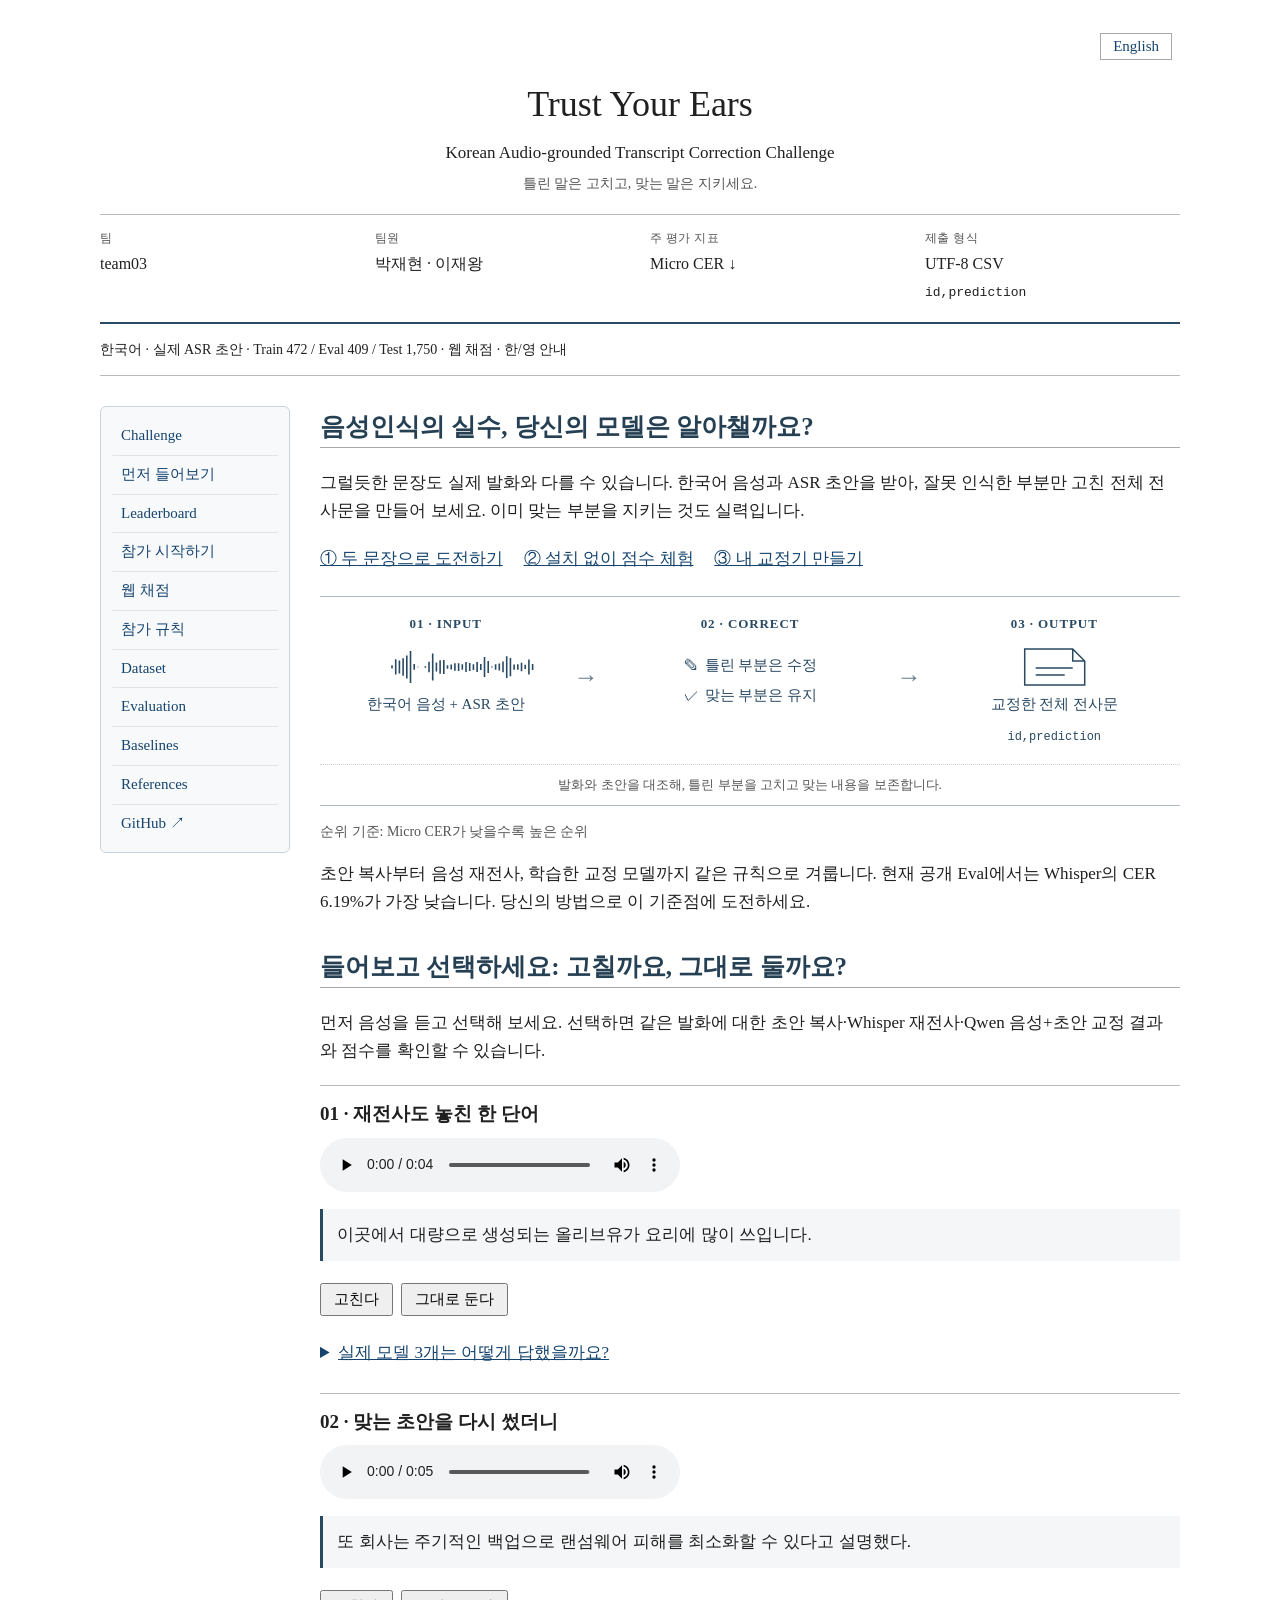
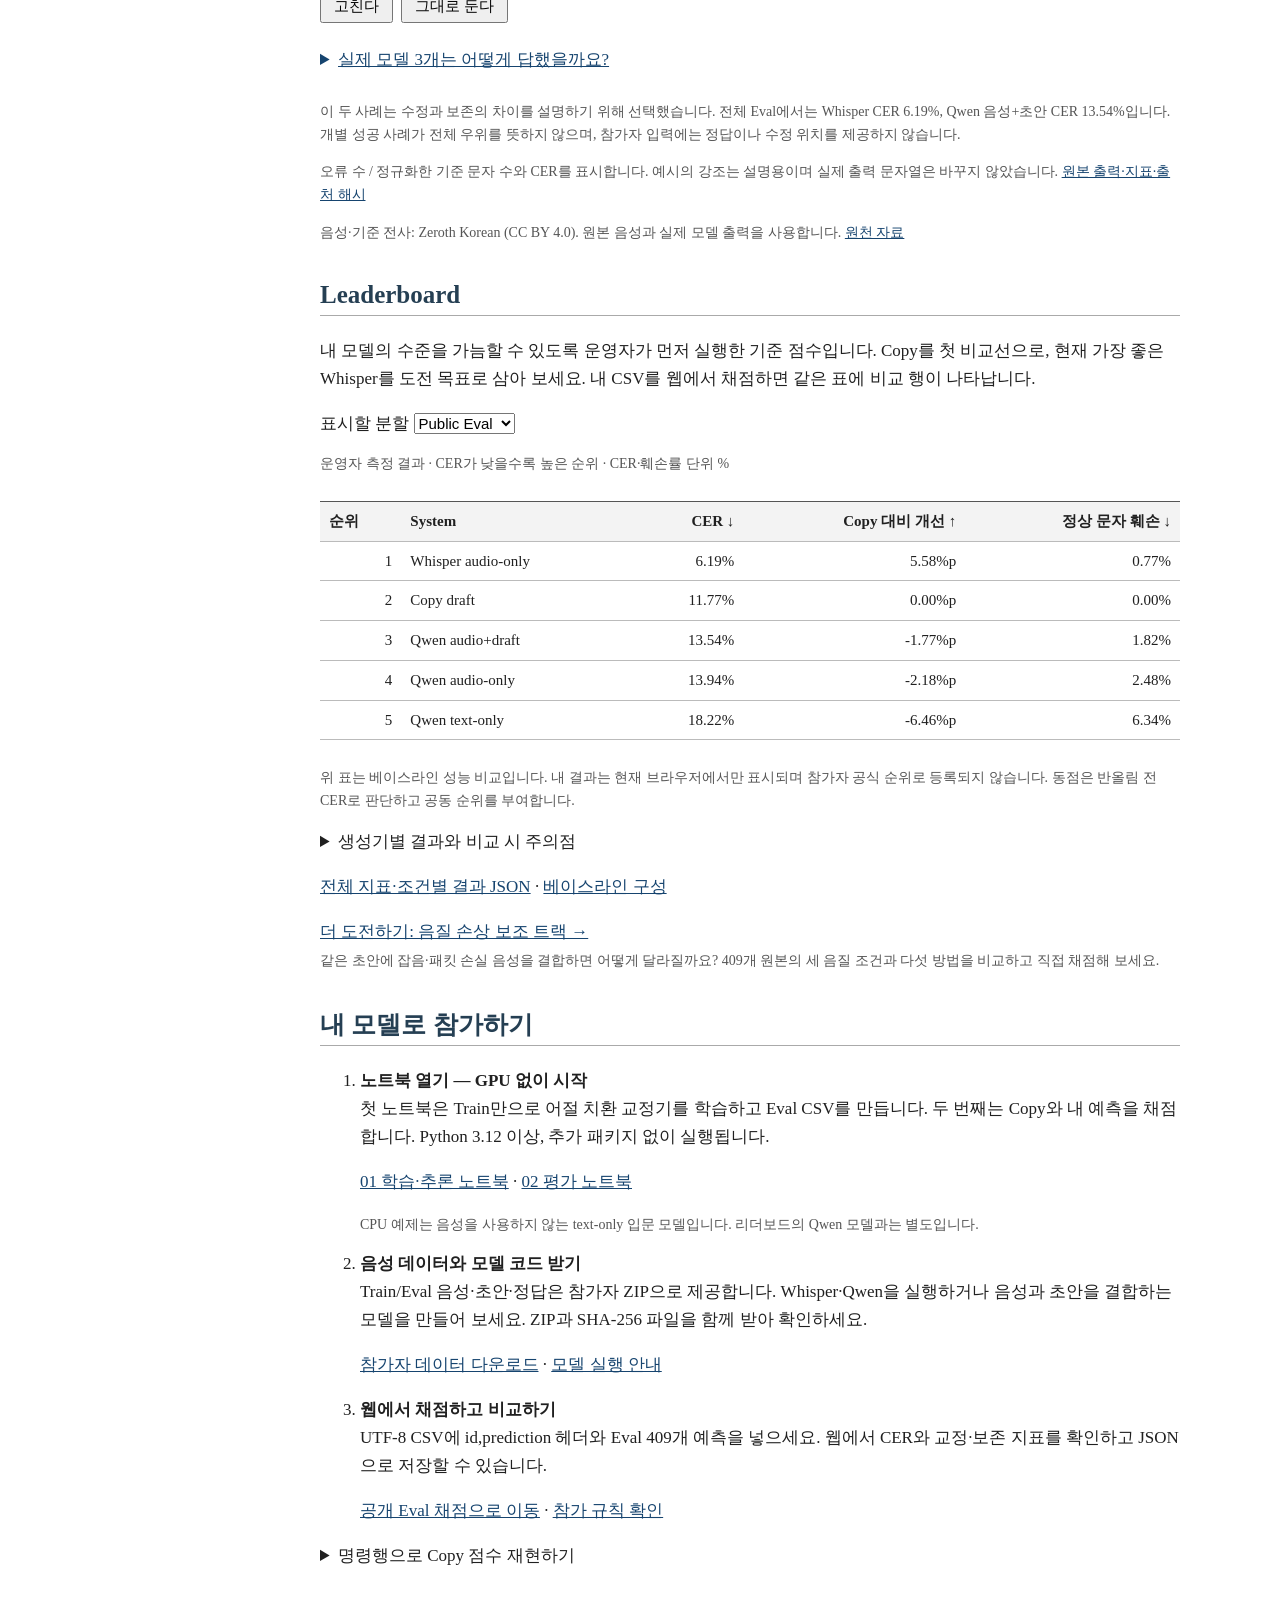
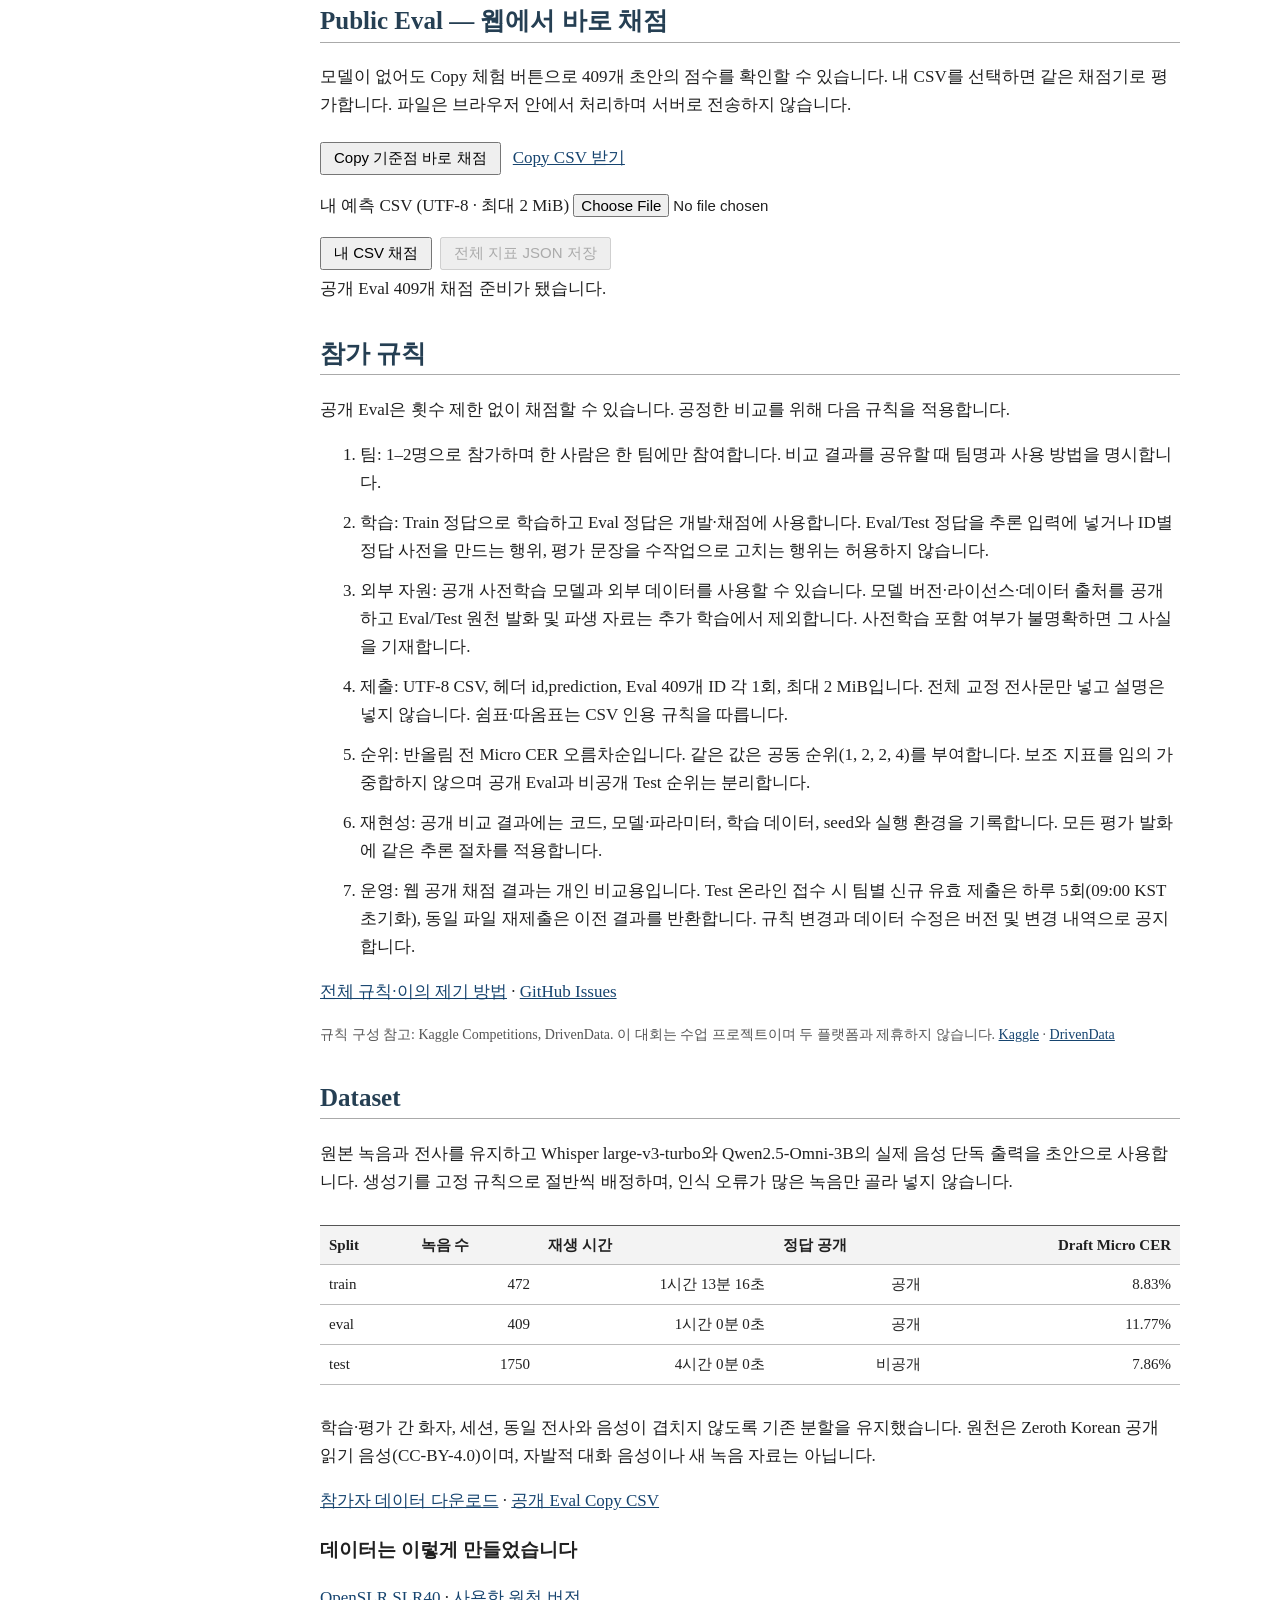
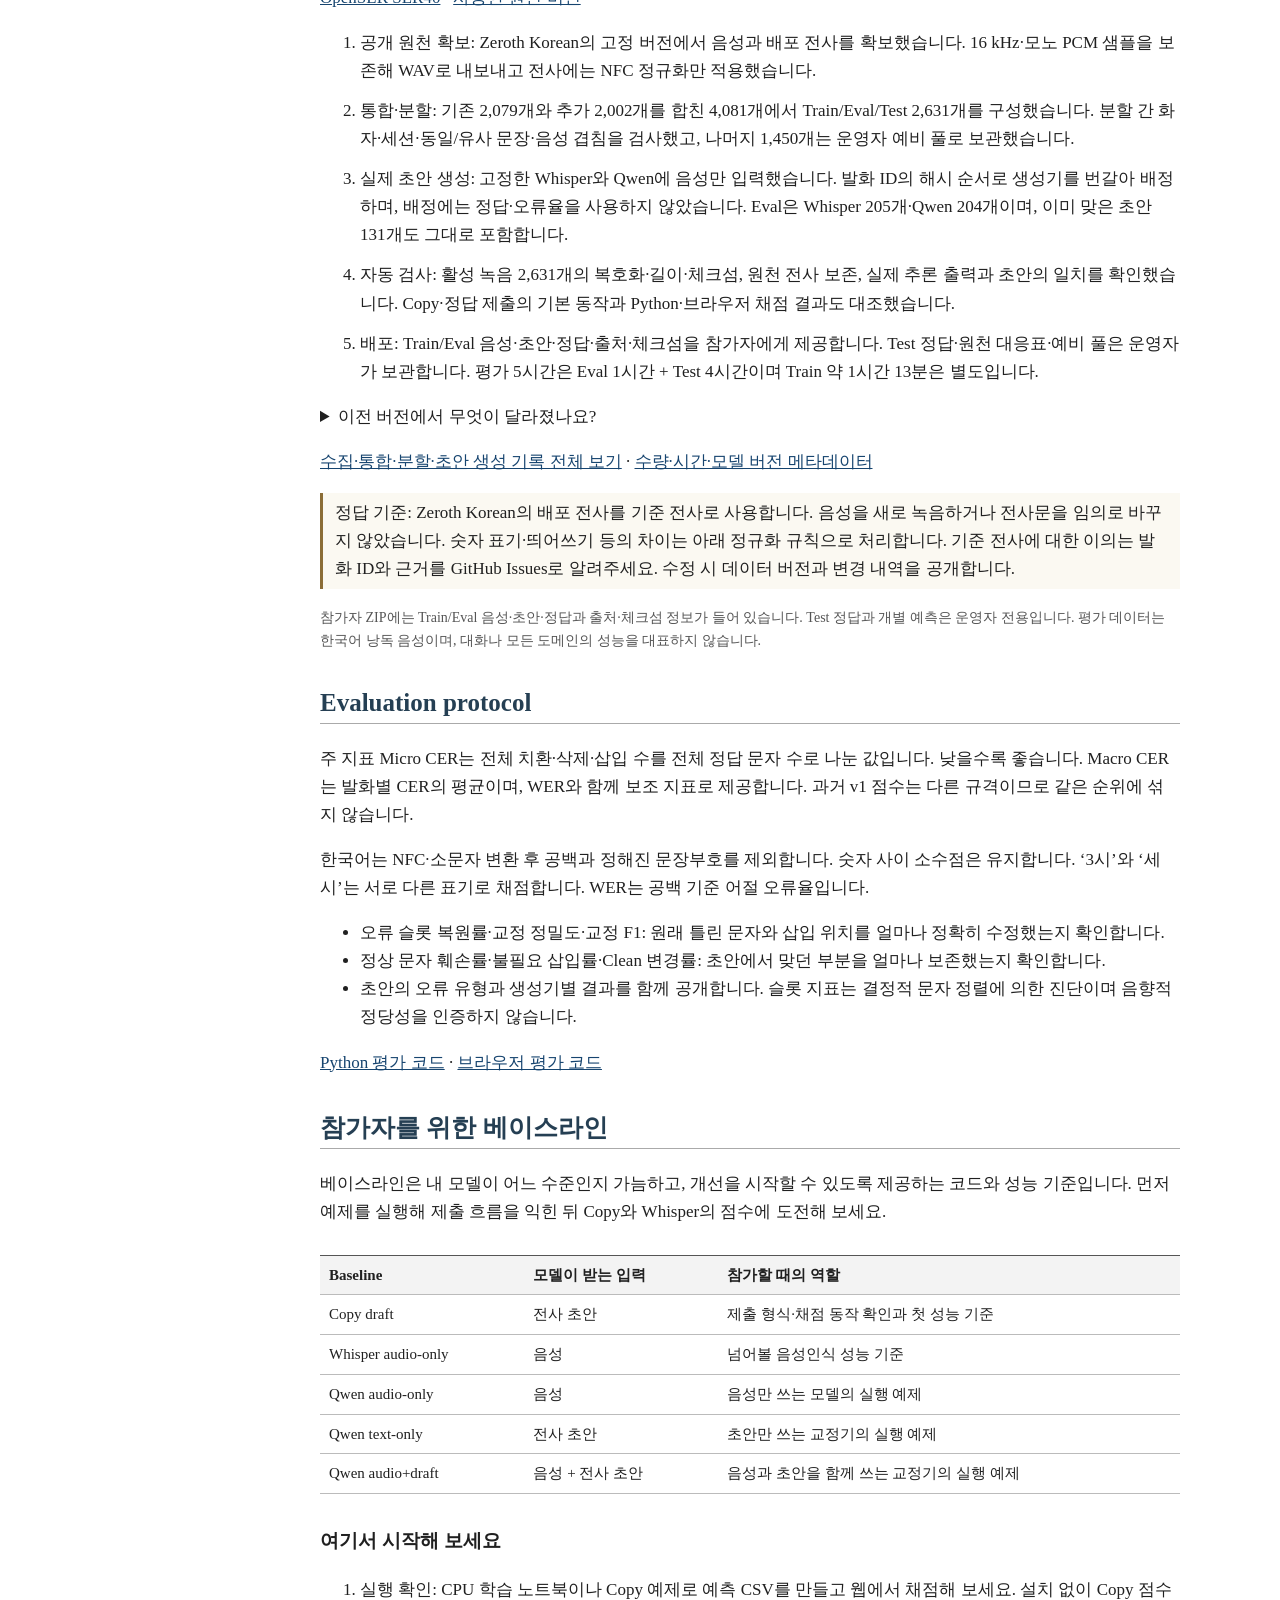
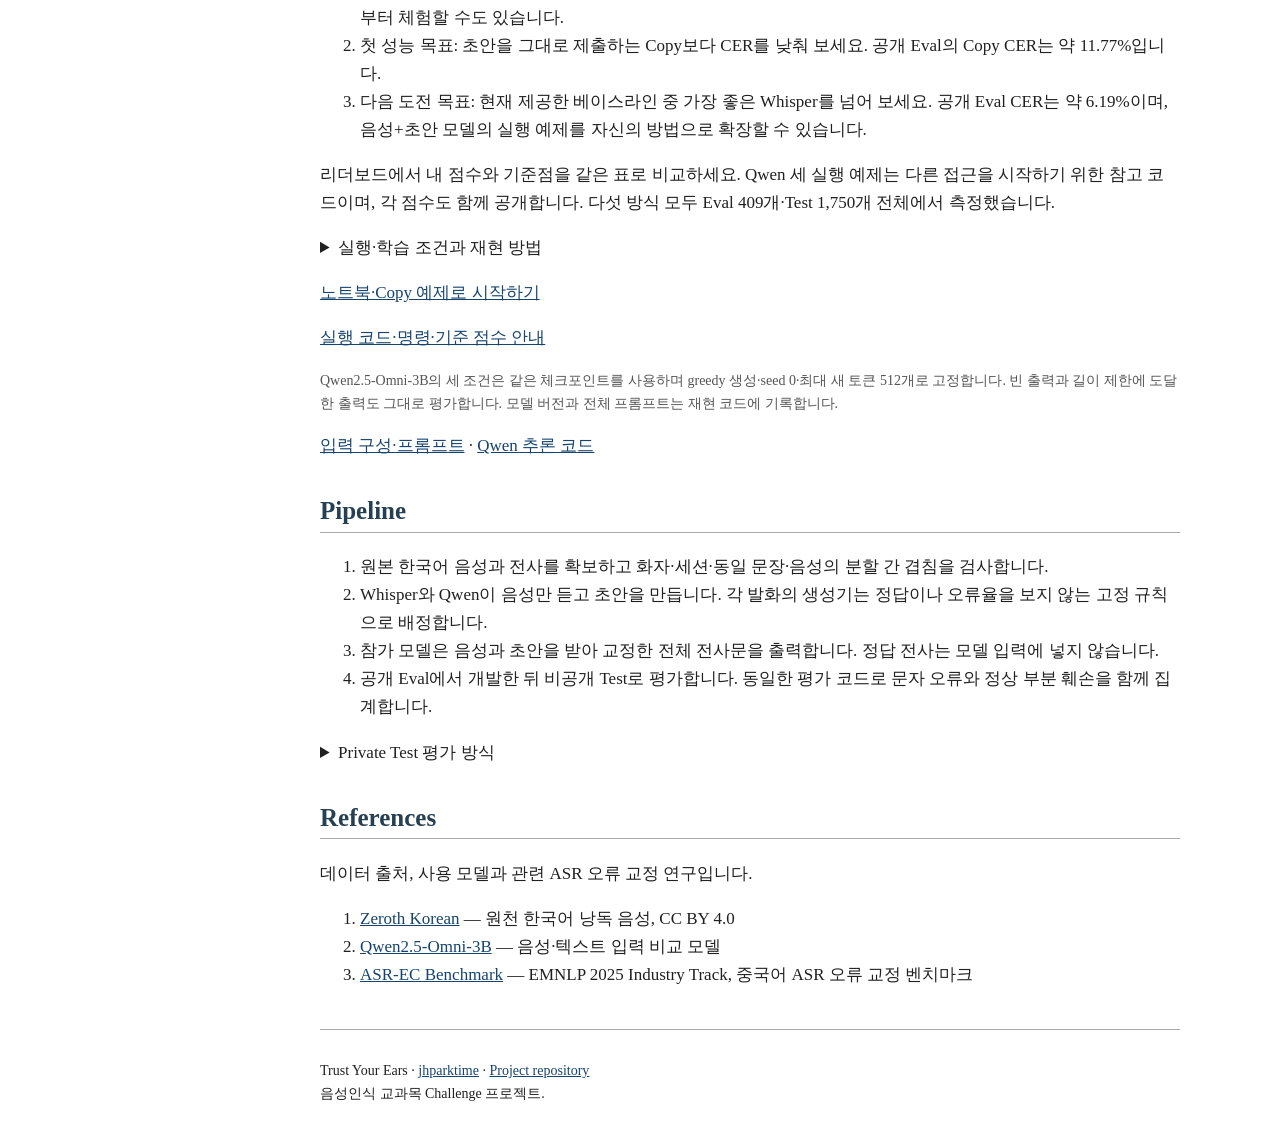
==== web/index.html @ 120a0c13 "Guide participants through baseline targets and identify team03" ====
<!doctype html>
<html lang="ko"><head><meta charset="utf-8"><meta name="viewport" content="width=device-width,initial-scale=1">
<meta name="description" content="Trust Your Ears: 한국어 음성과 실제 ASR 초안의 전사 교정 챌린지. 데이터 다운로드, 베이스라인과 브라우저 공개 평가.">
<title>Trust Your Ears — Korean ASR Transcript Correction</title>
<style>
body{margin:28px auto;padding:0 20px;max-width:1080px;color:#202020;background:white;font:17px/1.65 Georgia,"Times New Roman",serif}a{color:#16446f}header{text-align:center;border-bottom:2px solid #294963;padding-bottom:18px}header h1{margin:10px 0 0;font-size:36px;font-weight:normal}header p{margin:5px 0}.language{text-align:right}.language button{font:15px Georgia,serif;color:#16446f;background:white;border:1px solid #aaa;padding:4px 12px;cursor:pointer}.layout{display:grid;grid-template-columns:190px minmax(0,1fr);gap:30px}nav{box-sizing:border-box;align-self:start;position:sticky;top:18px;max-height:calc(100dvh - 36px);overflow-y:auto;margin:30px 0 0;padding:10px;background:#f7f9fa;border:1px solid #cbd3da;border-radius:6px}nav a{display:block;margin:0;padding:8px 10px;border-bottom:1px solid #e0e5e9;font-size:15px;line-height:1.45;text-decoration:none;border-radius:3px}nav a:last-child{border-bottom:0}nav a:hover,nav a:focus-visible{background:#e9eef3;text-decoration:underline}main{min-width:0}h2{font-size:25px;color:#253f53;border-bottom:1px solid #aaa;margin-top:30px}h3{font-size:19px}a:focus-visible,button:focus-visible,input:focus-visible{outline:2px solid #16446f;outline-offset:3px}.skip{position:absolute;left:-10000px}.skip:focus{position:static}.status-line{padding:10px 0;border-bottom:1px solid #bbb;font-size:14px}.status-line p{margin:4px 0}.start-steps>li,.data-build-steps>li{margin:12px 0}.example{margin:20px 0 26px;padding-top:4px;border-top:1px solid #bbb}.example h3{margin:8px 0}.example audio{display:block;max-width:100%;width:360px;margin:8px 0}.example td:first-child{width:100px}.example td[lang]{font:16px/1.7 sans-serif}mark{background:#fff0cb;color:inherit;padding:0 2px}pre.command{background:#f5f5f5;border:1px solid #ddd;padding:12px;font-family:monospace}.section-links{line-height:2}table{border-collapse:collapse;width:100%;font-size:15px;margin:12px 0}th,td{border-bottom:1px solid #bbb;text-align:left;padding:7px 9px;vertical-align:top}th{border-top:1px solid #555;background:#f3f3f3}td.num,th.num{text-align:right;font-variant-numeric:tabular-nums}.table-wrap{overflow-x:auto}.notice{border-left:3px solid #8b6d37;padding:6px 12px;background:#fbf9f2}.small{font-size:14px;color:#555}code{font-size:14px}label{display:block;margin:12px 0}input,button,select{font:15px sans-serif}button{padding:5px 12px;margin:5px 8px 5px 0}input[type=password]{width:260px;max-width:90%;padding:5px}output{display:block;white-space:pre-wrap}details{margin:15px 0}pre{white-space:pre-wrap;overflow-wrap:anywhere;font-size:13px}.result{border-top:1px solid #aaa;padding-top:12px}footer{margin-top:40px;border-top:1px solid #aaa;padding-top:15px;font-size:14px}@media(max-width:700px){.layout{display:block}nav{position:static;max-height:none;overflow:visible;display:grid;grid-template-columns:repeat(2,minmax(0,1fr));gap:2px 8px;margin:18px 0;padding:10px}nav a{margin:0;padding:8px;border-bottom:0;overflow-wrap:anywhere}header h1{font-size:30px}body{padding:0 14px}table{font-size:13px}}
.draft{font-family:sans-serif;padding:12px 14px;background:#f5f6f7;border-left:3px solid #294963}.section-links a{display:inline-block;margin-right:8px}.quiz-feedback{font-size:15px;margin:6px 0}.quiz button[aria-pressed=true]{background:#e6edf4;border:2px solid #294963}.my-result td{background:#edf4fa;font-weight:bold}.rules-list li{margin:12px 0}.result-lead{font-size:20px;color:#253f53}button{cursor:pointer}button:disabled{cursor:default}summary{cursor:pointer}section{scroll-margin-top:18px}[hidden]{display:none!important}.task-flow{margin:20px 0 10px;border-block:1px solid #aebbc5;padding:16px 0 10px}.flow-steps{display:grid;grid-template-columns:1fr 1.15fr 1fr;gap:34px;list-style:none;padding:0;margin:0;color:#294963}.flow-steps li{position:relative;min-width:0;text-align:center}.flow-steps b{display:block;font-size:13px;letter-spacing:.07em}.flow-steps svg{display:block;width:100%;height:40px;margin:12px 0 5px}.flow-steps p{margin:5px 0;font-size:15px}.flow-steps code{font-size:12px}.flow-steps li:not(:last-child)::after{content:"→";position:absolute;right:-27px;top:43px;font-size:25px;color:#677e90}.flow-decisions{padding:12px 0}.flow-decisions p{margin:6px 0}.flow-decisions span[aria-hidden]{display:inline-block;width:18px}.task-flow figcaption{border-top:1px dotted #ccd3d8;margin-top:14px;padding-top:9px;text-align:center;font-size:13px}.comparison-table caption{text-align:left;color:#555;font-size:14px;margin:5px 0}.comparison-table th:first-child{width:22%}.comparison-table td.num{white-space:nowrap}.comparison-table td[lang]{font:15px/1.7 sans-serif}.comparison-table tbody th{background:white;border-top:0;font-size:14px;font-weight:normal}.correct-word{background:#e8eff5}.error-word{background:#fff0cb}.model-comparison{margin-top:12px}.model-comparison summary{color:#16446f;text-decoration:underline}@media(max-width:700px){.flow-steps{grid-template-columns:1fr;gap:30px}.flow-steps svg{max-width:180px;margin:8px auto}.flow-steps li:not(:last-child)::after{right:calc(50% - 9px);top:auto;bottom:-30px;transform:rotate(90deg)}.flow-decisions{padding:6px 0}.flow-steps p{font-size:16px}.comparison-table th:first-child{width:auto}.comparison-table td[lang]{font-size:14px}.comparison-table th,.comparison-table td{padding:7px 5px}}
.challenge-meta{display:grid;grid-template-columns:repeat(4,minmax(0,1fr));gap:12px 20px;margin:18px 0 0;padding-top:14px;border-top:1px solid #bbb;text-align:left}.challenge-meta div{min-width:0}.challenge-meta dt{font-size:12px;color:#555;letter-spacing:.04em}.challenge-meta dd{margin:3px 0 0;font-size:16px;overflow-wrap:anywhere}.challenge-meta code{font-size:13px}@media(max-width:700px){.challenge-meta{grid-template-columns:repeat(2,minmax(0,1fr));gap:14px}.challenge-meta dd{font-size:15px}}
</style></head><body>
<a class="skip" href="#main" data-t="skip">본문으로 건너뛰기</a>
<div class="language"><button id="language" type="button" aria-label="Switch language">English</button></div>
<header><h1>Trust Your Ears</h1><p data-t="subtitle">Korean Audio-grounded Transcript Correction Challenge</p><p data-t="version" class="small">틀린 말은 고치고, 맞는 말은 지키세요.</p><dl class="challenge-meta" aria-label="Challenge information"><div><dt data-t="metaTeam">팀</dt><dd>team03</dd></div><div><dt data-t="metaMembers">팀원</dt><dd>박재현 · 이재왕</dd></div><div><dt data-t="metaMetric">주 평가 지표</dt><dd>Micro CER ↓</dd></div><div><dt data-t="metaOutput">제출 형식</dt><dd>UTF-8 CSV<br><code>id,prediction</code></dd></div></dl></header>
<div class="status-line"><p data-t="atAGlance">한국어 · 실제 ASR 초안 · Train 472 / Eval 409 / Test 1,750 · 웹 채점 · 한/영 안내</p></div>
<div class="layout"><nav aria-label="Sections"><a href="#overview" data-t="overview">Challenge</a><a href="#examples" data-t="examplesNav">먼저 들어보기</a><a href="#baselines">Leaderboard</a><a href="#start" data-t="startNav">참가 시작하기</a><a href="#submit" data-t="submit">웹 채점</a><a href="#rules" data-t="rulesNav">참가 규칙</a><a href="#data">Dataset</a><a href="#evaluation">Evaluation</a><a href="#method">Baselines</a><a href="#references">References</a><a href="https://github.com/jhparktime/TURST-YOUR-EARS">GitHub ↗</a></nav>
<main id="main"><section id="overview"><h2 data-t="overviewTitle">음성인식의 실수, 당신의 모델은 알아챌까요?</h2><p data-t="task">그럴듯한 문장도 실제 발화와 다를 수 있습니다. 한국어 음성과 ASR 초안을 받아, 잘못 인식한 부분만 고친 전체 전사문을 만들어 보세요. 이미 맞는 부분을 지키는 것도 실력입니다.</p><p class="section-links"><a data-t="listenCTA" href="#examples">① 두 문장으로 도전하기</a> &nbsp; <a data-t="demoCTA" href="#submit">② 설치 없이 점수 체험</a> &nbsp; <a data-t="notebookCTA" href="#start">③ 내 교정기 만들기</a></p><figure class="task-flow" aria-labelledby="taskFlowCaption"><ol class="flow-steps"><li><b>01 · INPUT</b><svg viewBox="0 0 180 40" aria-hidden="true" data-waveform-source="601a22f6ff80b3227f4e"><path d="M 3.0 20.0 v 0.1 M 6.7 20.0 v 0.1 M 10.4 20.0 v 0.1 M 14.1 20.0 v 0.1 M 17.8 20.0 v 0.1 M 21.5 20.0 v 0.0 M 25.2 20.0 v 0.1 M 28.9 20.0 v 0.0 M 32.6 20.0 v 0.0 M 36.3 18.3 v 3.3 M 40.0 12.3 v 15.3 M 43.7 13.6 v 12.8 M 47.4 11.2 v 17.5 M 51.1 8.5 v 23.0 M 54.8 4.0 v 32.0 M 58.5 17.1 v 5.7 M 62.2 19.8 v 0.4 M 65.9 19.9 v 0.1 M 69.6 19.2 v 1.5 M 73.3 14.7 v 10.6 M 77.0 6.5 v 26.9 M 80.7 15.5 v 9.0 M 84.4 13.3 v 13.5 M 88.1 13.1 v 13.9 M 91.8 18.2 v 3.6 M 95.5 17.6 v 4.9 M 99.2 16.3 v 7.4 M 102.9 16.2 v 7.7 M 106.6 17.3 v 5.4 M 110.3 15.1 v 9.9 M 114.0 15.9 v 8.1 M 117.7 17.2 v 5.7 M 121.4 15.1 v 9.9 M 125.1 17.0 v 6.0 M 128.8 10.0 v 19.9 M 132.5 13.9 v 12.1 M 136.2 19.5 v 1.1 M 139.9 17.2 v 5.6 M 143.6 16.5 v 7.0 M 147.3 14.6 v 10.7 M 151.0 9.2 v 21.7 M 154.7 10.9 v 18.3 M 158.4 17.4 v 5.3 M 162.1 17.3 v 5.4 M 165.8 15.7 v 8.6 M 169.5 17.8 v 4.3 M 173.2 12.5 v 14.9 M 176.9 17.1 v 5.8" fill="none" stroke="currentColor" stroke-width="1.6"/></svg><p data-t="flowAudioDraft">한국어 음성 + ASR 초안</p></li><li><b>02 · CORRECT</b><div class="flow-decisions"><p><span aria-hidden="true">✎</span> <span data-t="flowEdit">틀린 부분은 수정</span></p><p><span aria-hidden="true">✓</span> <span data-t="flowKeep">맞는 부분은 유지</span></p></div></li><li><b>03 · OUTPUT</b><svg viewBox="0 0 180 40" aria-hidden="true"><path d="M60 2h48l12 12v24H60z M108 2v12h12 M71 21h37 M71 28h29" fill="none" stroke="currentColor" stroke-width="1.5"/></svg><p data-t="flowTranscript">교정한 전체 전사문</p><code>id,prediction</code></li></ol><figcaption data-t="flowCaption" id="taskFlowCaption" class="small">발화와 초안을 대조해, 틀린 부분을 고치고 맞는 내용을 보존합니다.</figcaption></figure><p class="small"><span data-t="factRanking">순위 기준: Micro CER가 낮을수록 높은 순위</span></p><p data-t="challengeInvite">초안 복사부터 음성 재전사, 학습한 교정 모델까지 같은 규칙으로 겨룹니다. 현재 공개 Eval에서는 Whisper의 CER 6.19%가 가장 낮습니다. 당신의 방법으로 이 기준점에 도전하세요.</p></section>
<section id="examples"><h2 data-t="examplesTitle">들어보고 선택하세요: 고칠까요, 그대로 둘까요?</h2><p data-t="examplesIntro">먼저 음성을 듣고 선택해 보세요. 선택하면 같은 발화에 대한 초안 복사·Whisper 재전사·Qwen 음성+초안 교정 결과와 점수를 확인할 수 있습니다.</p><article class="example" data-example-id="601a22f6ff80b3227f4e"><h3>01 · <span data-t="exampleOne">재전사도 놓친 한 단어</span></h3><audio controls preload="metadata" src="assets/examples-v2/601a22f6ff80b3227f4e.wav" aria-label="1번째 예시 음성" data-audio-kind="repair"></audio><p class="draft" lang="ko">이곳에서 대량으로 생성되는 올리브유가 요리에 많이 쓰입니다.</p><div class="quiz" data-quiz="repair"><button type="button" data-choice="edit" data-t="chooseEdit">고친다</button><button type="button" data-choice="keep" data-t="chooseKeep">그대로 둔다</button><output role="status" class="quiz-feedback"></output></div><details class="model-comparison"><summary><span data-t="showComparison">실제 모델 3개는 어떻게 답했을까요?</span></summary><p><strong><span data-t="exampleReference">기준 전사</span></strong><br><span lang="ko">이곳에서 대량으로 생산되는 올리브유가 요리에 많이 쓰입니다</span></p><div class="table-wrap"><table class="comparison-table"><caption><span data-t="comparisonCaption">같은 발화에 대한 저장된 베이스라인 출력</span></caption><thead><tr><th>System</th><th><span data-t="comparisonTranscript">실제 출력 전사문</span></th><th class="num"><span data-t="comparisonMetric">문자 오류 · CER ↓</span></th></tr></thead><tbody><tr><th scope="row">Copy draft</th><td lang="ko" data-prediction-system="Copy draft">이곳에서 대량으로 <mark class="error-word">생성</mark>되는 올리브유가 요리에 많이 쓰입니다.</td><td class="num">1 / 26<br>3.85%</td></tr><tr><th scope="row">Whisper audio-only</th><td lang="ko" data-prediction-system="Whisper audio-only">이곳에서 대량으로 <mark class="error-word">생성</mark>되는 올리브유가 요리에 많이 쓰입니다.</td><td class="num">1 / 26<br>3.85%</td></tr><tr><th scope="row">Qwen audio+draft</th><td lang="ko" data-prediction-system="Qwen audio+draft">이곳에서 대량으로 <mark class="correct-word">생산</mark>되는 올리브유가 요리에 많이 쓰입니다.</td><td class="num">0 / 26<br>0.00%</td></tr></tbody></table></div><p data-t="comparisonRepair">이 발화에서는 Whisper 초안의 “생성”이 재전사에도 남았습니다. Qwen은 음성과 초안을 함께 받아 “생산”으로 교정했습니다. Whisper가 초안을 만들었으므로 Copy와 Whisper 출력은 같습니다.</p><p class="small">Public Eval · <code>601a22f6ff80b3227f4e</code> · 4.78 s</p></details></article>
<article class="example" data-example-id="e245e5eed59e0ba5fc1a"><h3>02 · <span data-t="exampleTwo">맞는 초안을 다시 썼더니</span></h3><audio controls preload="metadata" src="assets/examples-v2/e245e5eed59e0ba5fc1a.wav" aria-label="2번째 예시 음성" data-audio-kind="preserve"></audio><p class="draft" lang="ko">또 회사는 주기적인 백업으로 랜섬웨어 피해를 최소화할 수 있다고 설명했다.</p><div class="quiz" data-quiz="preserve"><button type="button" data-choice="edit" data-t="chooseEdit">고친다</button><button type="button" data-choice="keep" data-t="chooseKeep">그대로 둔다</button><output role="status" class="quiz-feedback"></output></div><details class="model-comparison"><summary><span data-t="showComparison">실제 모델 3개는 어떻게 답했을까요?</span></summary><p><strong><span data-t="exampleReference">기준 전사</span></strong><br><span lang="ko">또 회사는 주기적인 백업으로 랜섬웨어 피해를 최소화 할 수 있다고 설명했다</span></p><div class="table-wrap"><table class="comparison-table"><caption><span data-t="comparisonCaption">같은 발화에 대한 저장된 베이스라인 출력</span></caption><thead><tr><th>System</th><th><span data-t="comparisonTranscript">실제 출력 전사문</span></th><th class="num"><span data-t="comparisonMetric">문자 오류 · CER ↓</span></th></tr></thead><tbody><tr><th scope="row">Copy draft</th><td lang="ko" data-prediction-system="Copy draft">또 회사는 주기적인 백업으로 <mark class="correct-word">랜섬웨어</mark> 피해를 최소화할 수 있다고 설명했다.</td><td class="num">0 / 31<br>0.00%</td></tr><tr><th scope="row">Whisper audio-only</th><td lang="ko" data-prediction-system="Whisper audio-only">또 회사는 주기적인 백업으로 <mark class="error-word">랜선웨어</mark> 피해를 최소화할 수 있다고 설명했다.</td><td class="num">1 / 31<br>3.23%</td></tr><tr><th scope="row">Qwen audio+draft</th><td lang="ko" data-prediction-system="Qwen audio+draft">또 회사는 주기적인 백업으로 <mark class="correct-word">랜섬웨어</mark> 피해를 최소화할 수 있다고 설명했다.</td><td class="num">0 / 31<br>0.00%</td></tr></tbody></table></div><p data-t="comparisonKeep">Qwen 초안의 “랜섬웨어”는 맞습니다. Whisper로 다시 전사하면 “랜선웨어”로 바뀌지만, 음성+초안 모델은 맞는 내용을 유지했습니다. 띄어쓰기·문장부호 차이는 CER에서 제외합니다.</p><p class="small">Public Eval · <code>e245e5eed59e0ba5fc1a</code> · 5.72 s</p></details></article><p data-t="comparisonScope" class="small">이 두 사례는 수정과 보존의 차이를 설명하기 위해 선택했습니다. 전체 Eval에서는 Whisper CER 6.19%, Qwen 음성+초안 CER 13.54%입니다. 개별 성공 사례가 전체 우위를 뜻하지 않으며, 참가자 입력에는 정답이나 수정 위치를 제공하지 않습니다.</p><p class="small"><span data-t="comparisonDenominator">오류 수 / 정규화한 기준 문자 수와 CER를 표시합니다. 예시의 강조는 설명용이며 실제 출력 문자열은 바꾸지 않았습니다.</span> <a href="https://github.com/jhparktime/TURST-YOUR-EARS/blob/main/web/assets/examples-v2/model-comparison.json"><span data-t="comparisonData">원본 출력·지표·출처 해시</span></a></p><p class="small"><span data-t="exampleAttribution">음성·기준 전사: Zeroth Korean (CC BY 4.0). 원본 음성과 실제 모델 출력을 사용합니다.</span> <a href="https://huggingface.co/datasets/kresnik/zeroth_korean" data-t="exampleSource">원천 자료</a></p></section>
<section id="baselines"><h2>Leaderboard</h2><p data-t="comparison">내 모델의 수준을 가늠할 수 있도록 운영자가 먼저 실행한 기준 점수입니다. Copy를 첫 비교선으로, 현재 가장 좋은 Whisper를 도전 목표로 삼아 보세요. 내 CSV를 웹에서 채점하면 같은 표에 비교 행이 나타납니다.</p><label><span data-t="splitLabel">표시할 분할</span> <select id="benchmarkSplit"><option value="eval">Public Eval</option><option value="test">Private Test</option></select></label><p id="benchmarkStatus" class="small" role="status"></p><div class="table-wrap"><table><thead><tr><th data-t="rank">순위</th><th>System</th><th class="num">CER ↓</th><th class="num" data-t="improvement">Copy 대비 개선 ↑</th><th class="num" data-t="harm">정상 문자 훼손 ↓</th></tr></thead><tbody id="benchmarkRows"></tbody></table></div><p data-t="leaderboardNote" class="small">위 표는 베이스라인 성능 비교입니다. 내 결과는 현재 브라우저에서만 표시되며 참가자 공식 순위로 등록되지 않습니다. 동점은 반올림 전 CER로 판단하고 공동 순위를 부여합니다.</p><details><summary data-t="sourceDetails">생성기별 결과와 비교 시 주의점</summary><p data-t="overlap">Whisper·Qwen은 초안을 생성한 모델이기도 합니다. 각 모델의 Audio-only 결과는 자신이 만든 초안 부분집합에서 Copy와 같습니다. 전체 점수와 생성기별 점수를 함께 비교하세요.</p><div class="table-wrap"><table><thead><tr><th>System</th><th>Draft source</th><th class="num">N</th><th class="num">Draft CER</th><th class="num">Output CER</th></tr></thead><tbody id="sourceRows"></tbody></table></div><p data-t="benchmarkLimits" class="small">Qwen 세 조건은 같은 체크포인트를 사용합니다. 공개 원천 자료가 사전학습에 포함됐을 가능성은 배제할 수 없습니다.</p></details><p><a data-t="allMetrics" href="data-v2/baselines.json">전체 지표·조건별 결과 JSON</a> · <a data-t="methodCTA" href="#method">베이스라인 구성</a></p><p><a href="stress.html" data-t="stressLink">더 도전하기: 음질 손상 보조 트랙 →</a><br><span class="small" data-t="stressDescription">같은 초안에 잡음·패킷 손실 음성을 결합하면 어떻게 달라질까요? 409개 원본의 세 음질 조건과 다섯 방법을 비교하고 직접 채점해 보세요.</span></p></section>
<section id="start"><h2 data-t="startTitle">내 모델로 참가하기</h2><ol class="start-steps"><li><strong><span data-t="stepNotebook">노트북 열기 — GPU 없이 시작</span></strong><br><span data-t="stepNotebookText">첫 노트북은 Train만으로 어절 치환 교정기를 학습하고 Eval CSV를 만듭니다. 두 번째는 Copy와 내 예측을 채점합니다. Python 3.12 이상, 추가 패키지 없이 실행됩니다.</span><p><a data-t="trainNotebook" href="https://colab.research.google.com/github/jhparktime/TURST-YOUR-EARS/blob/main/notebooks/01_train_baseline.ipynb">01 학습·추론 노트북</a> · <a data-t="evalNotebook" href="https://colab.research.google.com/github/jhparktime/TURST-YOUR-EARS/blob/main/notebooks/02_evaluate.ipynb">02 평가 노트북</a></p><p data-t="notebookScope" class="small">CPU 예제는 음성을 사용하지 않는 text-only 입문 모델입니다. 리더보드의 Qwen 모델과는 별도입니다.</p></li><li><strong><span data-t="stepData">음성 데이터와 모델 코드 받기</span></strong><br><span data-t="stepDataText">Train/Eval 음성·초안·정답은 참가자 ZIP으로 제공합니다. Whisper·Qwen을 실행하거나 음성과 초안을 결합하는 모델을 만들어 보세요. ZIP과 SHA-256 파일을 함께 받아 확인하세요.</span><p><a data-t="startDownload" href="https://github.com/jhparktime/TURST-YOUR-EARS/releases/tag/dataset-ko-asr-v2">참가자 데이터 다운로드</a> · <a data-t="runGuide" href="https://github.com/jhparktime/TURST-YOUR-EARS#readme">모델 실행 안내</a></p></li><li><strong><span data-t="stepScore">웹에서 채점하고 비교하기</span></strong><br><span data-t="stepScoreText">UTF-8 CSV에 id,prediction 헤더와 Eval 409개 예측을 넣으세요. 웹에서 CER와 교정·보존 지표를 확인하고 JSON으로 저장할 수 있습니다.</span><p><a data-t="startScore" href="#submit">공개 Eval 채점으로 이동</a> · <a data-t="rulesCTA" href="#rules">참가 규칙 확인</a></p></li></ol><details><summary data-t="commandGuide">명령행으로 Copy 점수 재현하기</summary><pre class="command"><code>git clone https://github.com/jhparktime/TURST-YOUR-EARS.git
cd TURST-YOUR-EARS
python -m scripts.baseline --mode copy --inputs datasets/tye-ko-asr-v2/eval/inputs.json --output eval-copy.csv
python -m scripts.evaluate --references datasets/tye-ko-asr-v2/eval/references.json --predictions eval-copy.csv</code></pre><p data-t="stepExpected">Copy의 공개 Eval Micro CER는 11.7663%입니다.</p></details></section>
<section id="submit"><h2 data-t="publicTitle">Public Eval — 웹에서 바로 채점</h2><p data-t="publicText">모델이 없어도 Copy 체험 버튼으로 409개 초안의 점수를 확인할 수 있습니다. 내 CSV를 선택하면 같은 채점기로 평가합니다. 파일은 브라우저 안에서 처리하며 서버로 전송하지 않습니다.</p><button id="demoScore" type="button" disabled data-t="demoButton">Copy 기준점 바로 채점</button> <a href="data-v2/eval-copy.csv" download data-copy-link data-t="copyDownload">Copy CSV 받기</a><label><span data-t="csvLabel">내 예측 CSV (UTF-8 · 최대 2 MiB)</span> <input type="file" id="publicFile" accept=".csv,text/csv"></label><button id="publicScore" disabled data-t="scoreButton">내 CSV 채점</button><button id="saveScores" disabled data-t="saveButton">전체 지표 JSON 저장</button><output id="publicStatus" role="status"></output><div id="publicResult" class="result" hidden></div></section>
<section id="rules"><h2 data-t="rulesTitle">참가 규칙</h2><p data-t="rulesIntro">공개 Eval은 횟수 제한 없이 채점할 수 있습니다. 공정한 비교를 위해 다음 규칙을 적용합니다.</p><ol class="rules-list"><li data-t="ruleTeam">팀: 1–2명으로 참가하며 한 사람은 한 팀에만 참여합니다. 비교 결과를 공유할 때 팀명과 사용 방법을 명시합니다.</li><li data-t="ruleData">학습: Train 정답으로 학습하고 Eval 정답은 개발·채점에 사용합니다. Eval/Test 정답을 추론 입력에 넣거나 ID별 정답 사전을 만드는 행위, 평가 문장을 수작업으로 고치는 행위는 허용하지 않습니다.</li><li data-t="ruleExternal">외부 자원: 공개 사전학습 모델과 외부 데이터를 사용할 수 있습니다. 모델 버전·라이선스·데이터 출처를 공개하고 Eval/Test 원천 발화 및 파생 자료는 추가 학습에서 제외합니다. 사전학습 포함 여부가 불명확하면 그 사실을 기재합니다.</li><li data-t="ruleCSV">제출: UTF-8 CSV, 헤더 id,prediction, Eval 409개 ID 각 1회, 최대 2 MiB입니다. 전체 교정 전사문만 넣고 설명은 넣지 않습니다. 쉼표·따옴표는 CSV 인용 규칙을 따릅니다.</li><li data-t="ruleRanking">순위: 반올림 전 Micro CER 오름차순입니다. 같은 값은 공동 순위(1, 2, 2, 4)를 부여합니다. 보조 지표를 임의 가중합하지 않으며 공개 Eval과 비공개 Test 순위는 분리합니다.</li><li data-t="ruleReproduce">재현성: 공개 비교 결과에는 코드, 모델·파라미터, 학습 데이터, seed와 실행 환경을 기록합니다. 모든 평가 발화에 같은 추론 절차를 적용합니다.</li><li data-t="ruleOperations">운영: 웹 공개 채점 결과는 개인 비교용입니다. Test 온라인 접수 시 팀별 신규 유효 제출은 하루 5회(09:00 KST 초기화), 동일 파일 재제출은 이전 결과를 반환합니다. 규칙 변경과 데이터 수정은 버전 및 변경 내역으로 공지합니다.</li></ol><p><a data-t="fullRules" href="https://github.com/jhparktime/TURST-YOUR-EARS/blob/main/docs/competition-rules.md">전체 규칙·이의 제기 방법</a> · <a href="https://github.com/jhparktime/TURST-YOUR-EARS/issues">GitHub Issues</a></p><p class="small"><span data-t="rulesSources">규칙 구성 참고: Kaggle Competitions, DrivenData. 이 대회는 수업 프로젝트이며 두 플랫폼과 제휴하지 않습니다.</span> <a href="https://www.kaggle.com/docs/competitions">Kaggle</a> · <a href="https://www.drivendata.org/competitions/53/">DrivenData</a></p></section>
<section id="data"><h2 data-t="dataTitle">Dataset</h2><p data-t="dataText">원본 녹음과 전사를 유지하고 Whisper large-v3-turbo와 Qwen2.5-Omni-3B의 실제 음성 단독 출력을 초안으로 사용합니다. 생성기를 고정 규칙으로 절반씩 배정하며, 인식 오류가 많은 녹음만 골라 넣지 않습니다.</p>
<div class="table-wrap"><table><thead><tr><th>Split</th><th data-t="samples">녹음 수</th><th data-t="duration">재생 시간</th><th data-t="access">정답 공개</th><th class="num">Draft Micro CER</th></tr></thead><tbody id="dataRows"></tbody></table></div>
<p data-t="dataSplit">학습·평가 간 화자, 세션, 동일 전사와 음성이 겹치지 않도록 기존 분할을 유지했습니다. 원천은 Zeroth Korean 공개 읽기 음성(CC-BY-4.0)이며, 자발적 대화 음성이나 새 녹음 자료는 아닙니다.</p>
<p><a href="https://github.com/jhparktime/TURST-YOUR-EARS/releases/tag/dataset-ko-asr-v2" data-t="download">참가자 데이터 다운로드</a> · <a href="data-v2/eval-copy.csv" download data-copy-link data-t="copyDownload">공개 Eval Copy CSV</a></p>
<h3 id="data-collection" data-t="collectionTitle">데이터는 이렇게 만들었습니다</h3><p><a href="https://www.openslr.org/40/">OpenSLR SLR40</a> · <a href="https://huggingface.co/datasets/kresnik/zeroth_korean/tree/1fe937899f828af822293d05e086200946088bdf" data-t="collectionPinned">사용한 원천 버전</a></p><ol class="data-build-steps"><li data-t="collectionSource">공개 원천 확보: Zeroth Korean의 고정 버전에서 음성과 배포 전사를 확보했습니다. 16 kHz·모노 PCM 샘플을 보존해 WAV로 내보내고 전사에는 NFC 정규화만 적용했습니다.</li><li data-t="collectionMerge">통합·분할: 기존 2,079개와 추가 2,002개를 합친 4,081개에서 Train/Eval/Test 2,631개를 구성했습니다. 분할 간 화자·세션·동일/유사 문장·음성 겹침을 검사했고, 나머지 1,450개는 운영자 예비 풀로 보관했습니다.</li><li data-t="collectionDraft">실제 초안 생성: 고정한 Whisper와 Qwen에 음성만 입력했습니다. 발화 ID의 해시 순서로 생성기를 번갈아 배정하며, 배정에는 정답·오류율을 사용하지 않았습니다. Eval은 Whisper 205개·Qwen 204개이며, 이미 맞은 초안 131개도 그대로 포함합니다.</li><li data-t="collectionCheck">자동 검사: 활성 녹음 2,631개의 복호화·길이·체크섬, 원천 전사 보존, 실제 추론 출력과 초안의 일치를 확인했습니다. Copy·정답 제출의 기본 동작과 Python·브라우저 채점 결과도 대조했습니다.</li><li data-t="collectionRelease">배포: Train/Eval 음성·초안·정답·출처·체크섬을 참가자에게 제공합니다. Test 정답·원천 대응표·예비 풀은 운영자가 보관합니다. 평가 5시간은 Eval 1시간 + Test 4시간이며 Train 약 1시간 13분은 별도입니다.</li></ol><details><summary data-t="collectionHistoryTitle">이전 버전에서 무엇이 달라졌나요?</summary><p data-t="collectionHistory">v1의 합성 단어 치환 초안을 v2에서 실제 ASR 출력으로 교체했고, 녹음·정답·분할은 유지했습니다. 기존 Eval/Test 풀은 합성 치환 후보가 있는 문장을 선정한 이력이 있습니다. v2 배정에서 오류율을 보지 않은 것과는 별개이며, 수집·구축 기록에 선정 이력과 검증 범위를 남겼습니다.</p></details><p><a href="https://github.com/jhparktime/TURST-YOUR-EARS/blob/main/docs/data-collection.md" data-t="collectionRecord">수집·통합·분할·초안 생성 기록 전체 보기</a> · <a href="https://github.com/jhparktime/TURST-YOUR-EARS/blob/main/datasets/tye-ko-asr-v2/metadata.json" data-t="collectionMetadata">수량·시간·모델 버전 메타데이터</a></p><p class="notice" data-t="dataLimits">정답 기준: Zeroth Korean의 배포 전사를 기준 전사로 사용합니다. 음성을 새로 녹음하거나 전사문을 임의로 바꾸지 않았습니다. 숫자 표기·띄어쓰기 등의 차이는 아래 정규화 규칙으로 처리합니다. 기준 전사에 대한 이의는 발화 ID와 근거를 GitHub Issues로 알려주세요. 수정 시 데이터 버전과 변경 내역을 공개합니다.</p>
<p class="small" data-t="review">참가자 ZIP에는 Train/Eval 음성·초안·정답과 출처·체크섬 정보가 들어 있습니다. Test 정답과 개별 예측은 운영자 전용입니다. 평가 데이터는 한국어 낭독 음성이며, 대화나 모든 도메인의 성능을 대표하지 않습니다.</p></section>
<section id="evaluation"><h2 data-t="evalTitle">Evaluation protocol</h2><p data-t="primary">주 지표 Micro CER는 전체 치환·삭제·삽입 수를 전체 정답 문자 수로 나눈 값입니다. 낮을수록 좋습니다. Macro CER는 발화별 CER의 평균이며, WER와 함께 보조 지표로 제공합니다. 과거 v1 점수는 다른 규격이므로 같은 순위에 섞지 않습니다.</p>
<p data-t="normalization">한국어는 NFC·소문자 변환 후 공백과 정해진 문장부호를 제외합니다. 숫자 사이 소수점은 유지합니다. ‘3시’와 ‘세 시’는 서로 다른 표기로 채점합니다. WER는 공백 기준 어절 오류율입니다.</p>
<ul><li data-t="metricRepair">오류 슬롯 복원률·교정 정밀도·교정 F1: 원래 틀린 문자와 삽입 위치를 얼마나 정확히 수정했는지 확인합니다.</li><li data-t="metricHarm">정상 문자 훼손률·불필요 삽입률·Clean 변경률: 초안에서 맞던 부분을 얼마나 보존했는지 확인합니다.</li><li data-t="metricGroups">초안의 오류 유형과 생성기별 결과를 함께 공개합니다. 슬롯 지표는 결정적 문자 정렬에 의한 진단이며 음향적 정당성을 인증하지 않습니다.</li></ul>
<p><a href="https://github.com/jhparktime/TURST-YOUR-EARS/blob/main/server/scoring_v2.py" data-t="scorerLink">Python 평가 코드</a> · <a href="scorer-v2.js" data-t="browserLink">브라우저 평가 코드</a></p></section>
<section id="method"><h2 data-t="methodTitle">참가자를 위한 베이스라인</h2>
<p data-t="methodIntro">베이스라인은 내 모델이 어느 수준인지 가늠하고, 개선을 시작할 수 있도록 제공하는 코드와 성능 기준입니다. 먼저 예제를 실행해 제출 흐름을 익힌 뒤 Copy와 Whisper의 점수에 도전해 보세요.</p>
<div class="table-wrap"><table><thead><tr><th>Baseline</th><th data-t="methodInput">모델이 받는 입력</th><th data-t="methodRole">참가할 때의 역할</th></tr></thead><tbody>
<tr><td>Copy draft</td><td data-t="inputDraft">전사 초안</td><td data-t="roleCopy">제출 형식·채점 동작 확인과 첫 성능 기준</td></tr>
<tr><td>Whisper audio-only</td><td data-t="inputAudio">음성</td><td data-t="roleWhisper">넘어볼 음성인식 성능 기준</td></tr>
<tr><td>Qwen audio-only</td><td data-t="inputAudio">음성</td><td data-t="roleAudio">음성만 쓰는 모델의 실행 예제</td></tr>
<tr><td>Qwen text-only</td><td data-t="inputDraft">전사 초안</td><td data-t="roleText">초안만 쓰는 교정기의 실행 예제</td></tr>
<tr><td>Qwen audio+draft</td><td data-t="inputBoth">음성 + 전사 초안</td><td data-t="roleBoth">음성과 초안을 함께 쓰는 교정기의 실행 예제</td></tr>
</tbody></table></div>
<h3 data-t="baselineQuestionsTitle">여기서 시작해 보세요</h3><ol><li data-t="baselineQuestionCopy">실행 확인: CPU 학습 노트북이나 Copy 예제로 예측 CSV를 만들고 웹에서 채점해 보세요. 설치 없이 Copy 점수부터 체험할 수도 있습니다.</li><li data-t="baselineQuestionASR">첫 성능 목표: 초안을 그대로 제출하는 Copy보다 CER를 낮춰 보세요. 공개 Eval의 Copy CER는 약 11.77%입니다.</li><li data-t="baselineQuestionBoth">다음 도전 목표: 현재 제공한 베이스라인 중 가장 좋은 Whisper를 넘어 보세요. 공개 Eval CER는 약 6.19%이며, 음성+초안 모델의 실행 예제를 자신의 방법으로 확장할 수 있습니다.</li></ol><p data-t="baselineMeasured">리더보드에서 내 점수와 기준점을 같은 표로 비교하세요. Qwen 세 실행 예제는 다른 접근을 시작하기 위한 참고 코드이며, 각 점수도 함께 공개합니다. 다섯 방식 모두 Eval 409개·Test 1,750개 전체에서 측정했습니다.</p><details><summary data-t="baselineExecutionTitle">실행·학습 조건과 재현 방법</summary><p data-t="baselineExecution">사전학습 모델을 추가 학습 없이 실행하고, 정답을 추론 입력에 넣지 않았습니다. 예측 CSV를 만든 뒤 별도 평가기로 채점합니다. 모델·입력·출력 해시를 기록하고, 빈 출력이나 길이 제한 출력도 그대로 평가합니다.</p><p data-t="baselineStarter">학습 노트북의 CPU 어절 치환 모델은 Train으로 학습하는 입문 예제이며, 위 다섯 측정 행과 별도입니다.</p></details><p><a href="#start" data-t="baselineStart">노트북·Copy 예제로 시작하기</a></p><p><a href="https://github.com/jhparktime/TURST-YOUR-EARS/blob/main/docs/baseline-comparison-v2.md" data-t="baselineGuide">실행 코드·명령·기준 점수 안내</a></p><p class="small" data-t="methodSettings">Qwen2.5-Omni-3B의 세 조건은 같은 체크포인트를 사용하며 greedy 생성·seed 0·최대 새 토큰 512개로 고정합니다. 빈 출력과 길이 제한에 도달한 출력도 그대로 평가합니다. 모델 버전과 전체 프롬프트는 재현 코드에 기록합니다.</p>
<p><a href="https://github.com/jhparktime/TURST-YOUR-EARS/blob/main/scripts/baseline.py" data-t="methodPrompts">입력 구성·프롬프트</a> · <a href="https://github.com/jhparktime/TURST-YOUR-EARS/blob/main/scripts/run_omni_baselines.py" data-t="methodRunner">Qwen 추론 코드</a></p></section>
<section id="pipeline"><h2 data-t="pipelineTitle">Pipeline</h2>
<ol><li data-t="pipelineSource">원본 한국어 음성과 전사를 확보하고 화자·세션·동일 문장·음성의 분할 간 겹침을 검사합니다.</li><li data-t="pipelineDraft">Whisper와 Qwen이 음성만 듣고 초안을 만듭니다. 각 발화의 생성기는 정답이나 오류율을 보지 않는 고정 규칙으로 배정합니다.</li><li data-t="pipelineCorrection">참가 모델은 음성과 초안을 받아 교정한 전체 전사문을 출력합니다. 정답 전사는 모델 입력에 넣지 않습니다.</li><li data-t="pipelineScore">공개 Eval에서 개발한 뒤 비공개 Test로 평가합니다. 동일한 평가 코드로 문자 오류와 정상 부분 훼손을 함께 집계합니다.</li></ol></section>
<section id="official"><details><summary data-t="privateTitle">Private Test 평가 방식</summary><p data-t="privatePolicy">비공개 Test 1,750개·4시간은 운영자의 최종 비교 평가용입니다. 위 리더보드의 Test 값은 고정 베이스라인 측정치입니다. 참가자는 현재 공개 Eval과 웹 채점을 이용합니다. 온라인 Test 접수를 열 때에는 일정과 팀 키 발급 방법을 공지합니다.</p><p id="privateStatus" class="small" role="status"></p><div id="privateLive" hidden><form id="privateForm"><label><span data-t="keyLabel">팀 키</span> <input type="password" id="teamKey" autocomplete="off" disabled></label><label><span data-t="privateCsv">Test 예측 CSV</span> <input type="file" id="privateFile" accept=".csv,text/csv" disabled></label><button id="privateSubmit" disabled data-t="privateButton">공식 제출</button></form><output id="privateResult" role="status"></output><div class="table-wrap"><table><thead><tr><th data-t="rank">순위</th><th data-t="team">팀</th><th class="num">Micro CER ↓</th></tr></thead><tbody id="officialRows"></tbody></table></div></div></details></section>
<section id="references"><h2 data-t="referencesTitle">References</h2>
<p data-t="referencesIntro">데이터 출처, 사용 모델과 관련 ASR 오류 교정 연구입니다.</p>
<ol><li><a href="https://huggingface.co/datasets/kresnik/zeroth_korean">Zeroth Korean</a><span data-t="referenceData"> — 원천 한국어 낭독 음성, CC BY 4.0</span></li><li><a href="https://huggingface.co/Qwen/Qwen2.5-Omni-3B">Qwen2.5-Omni-3B</a><span data-t="referenceModel"> — 음성·텍스트 입력 비교 모델</span></li><li><a href="https://aclanthology.org/2025.emnlp-industry.110/">ASR-EC Benchmark</a><span data-t="referencePaper"> — EMNLP 2025 Industry Track, 중국어 ASR 오류 교정 벤치마크</span></li></ol></section>
<footer><p>Trust Your Ears · <a href="https://github.com/jhparktime">jhparktime</a> · <a href="https://github.com/jhparktime/TURST-YOUR-EARS">Project repository</a><br><span data-t="footer">음성인식 교과목 Challenge 프로젝트.</span></p></footer>
</main></div>
<script src="config-v2.js"></script><script src="scorer.js"></script><script src="scorer-v2.js"></script><script src="leaderboard-v2.js"></script><script src="v2-app.js?v=20261023-start"></script>
</body></html>
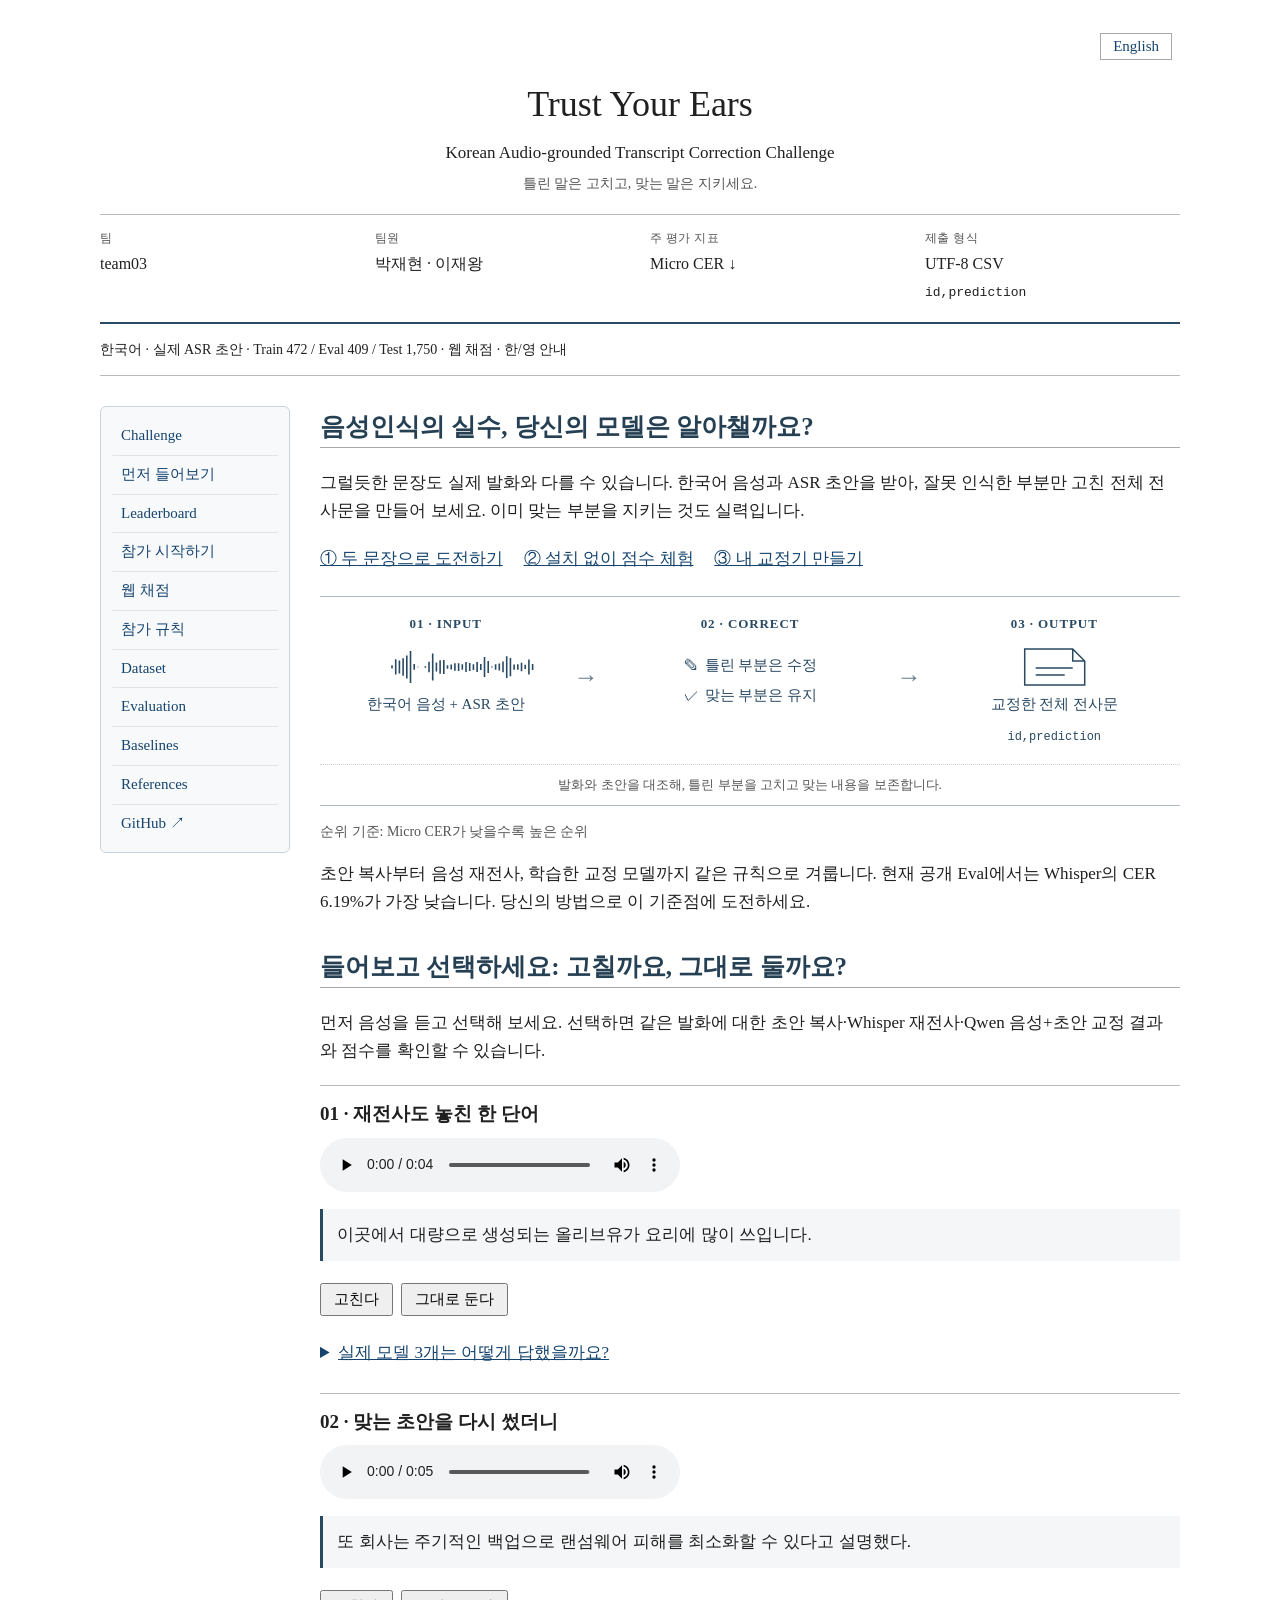
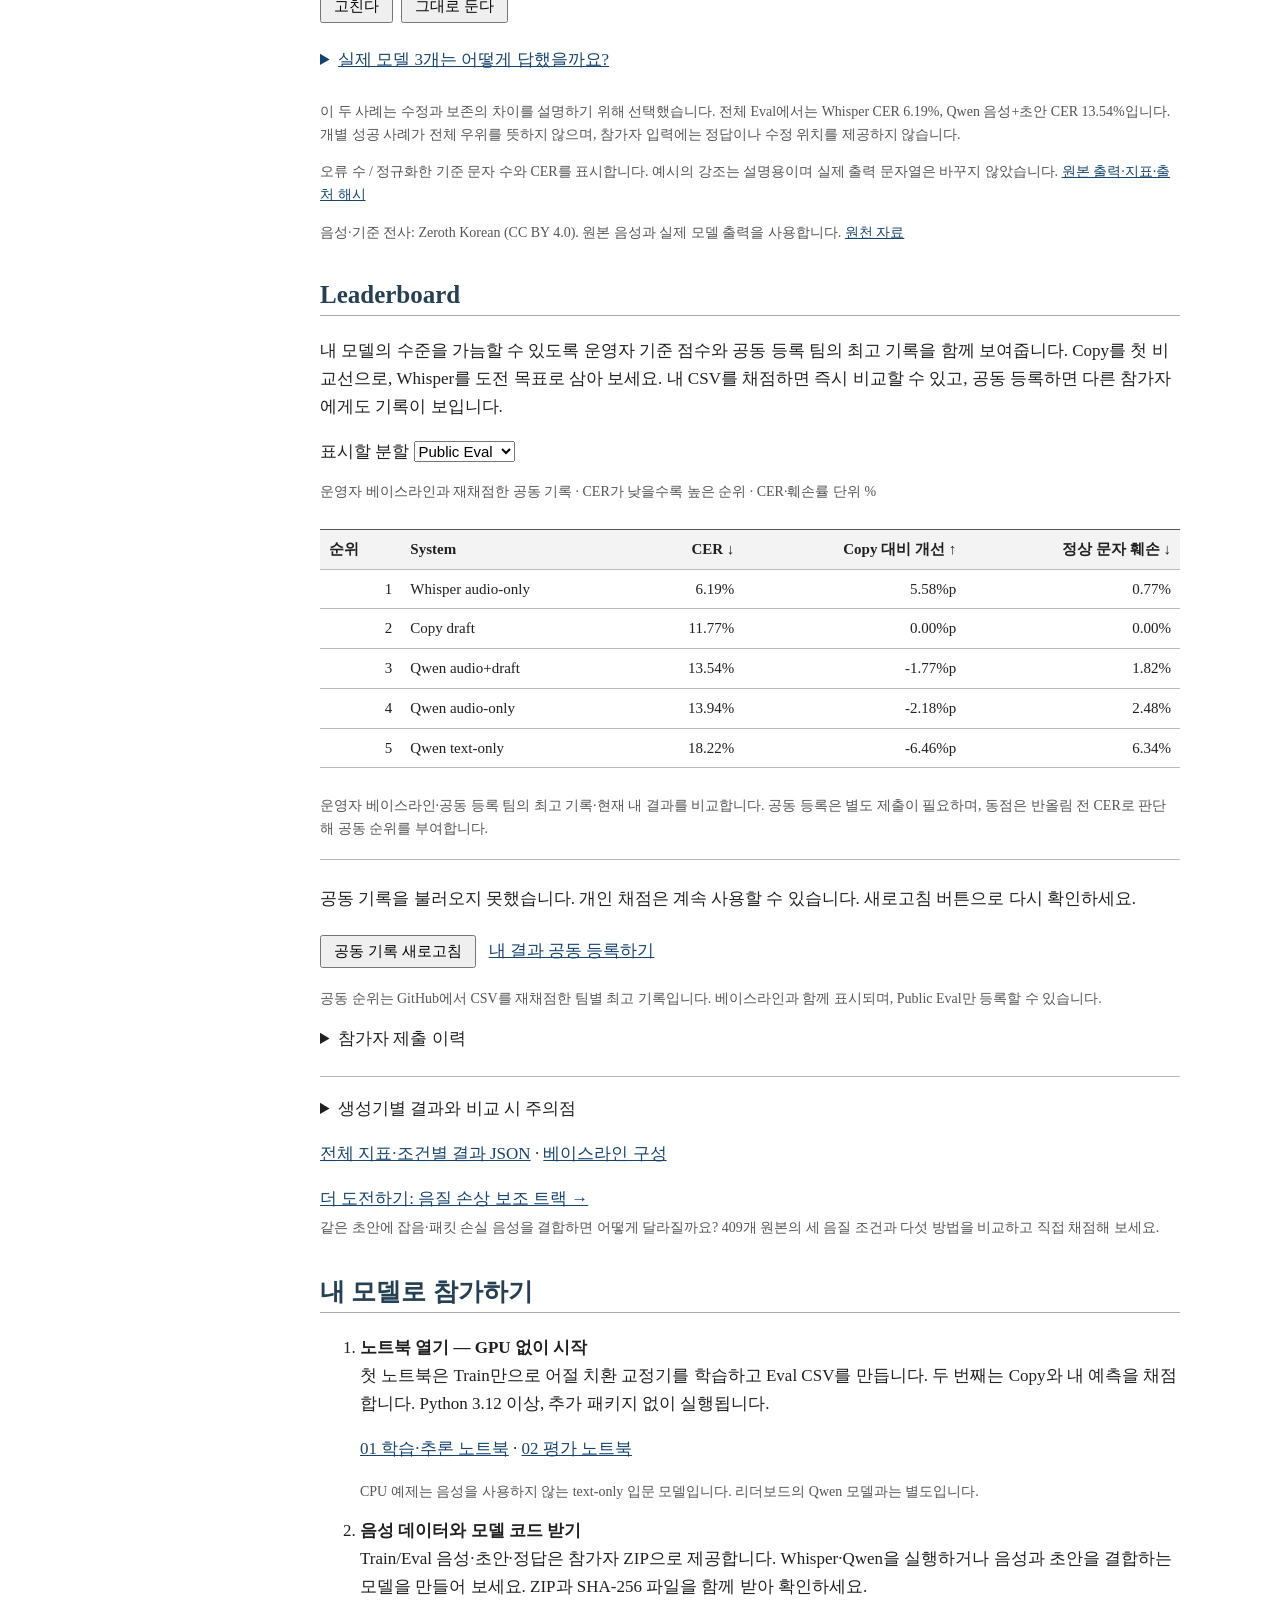
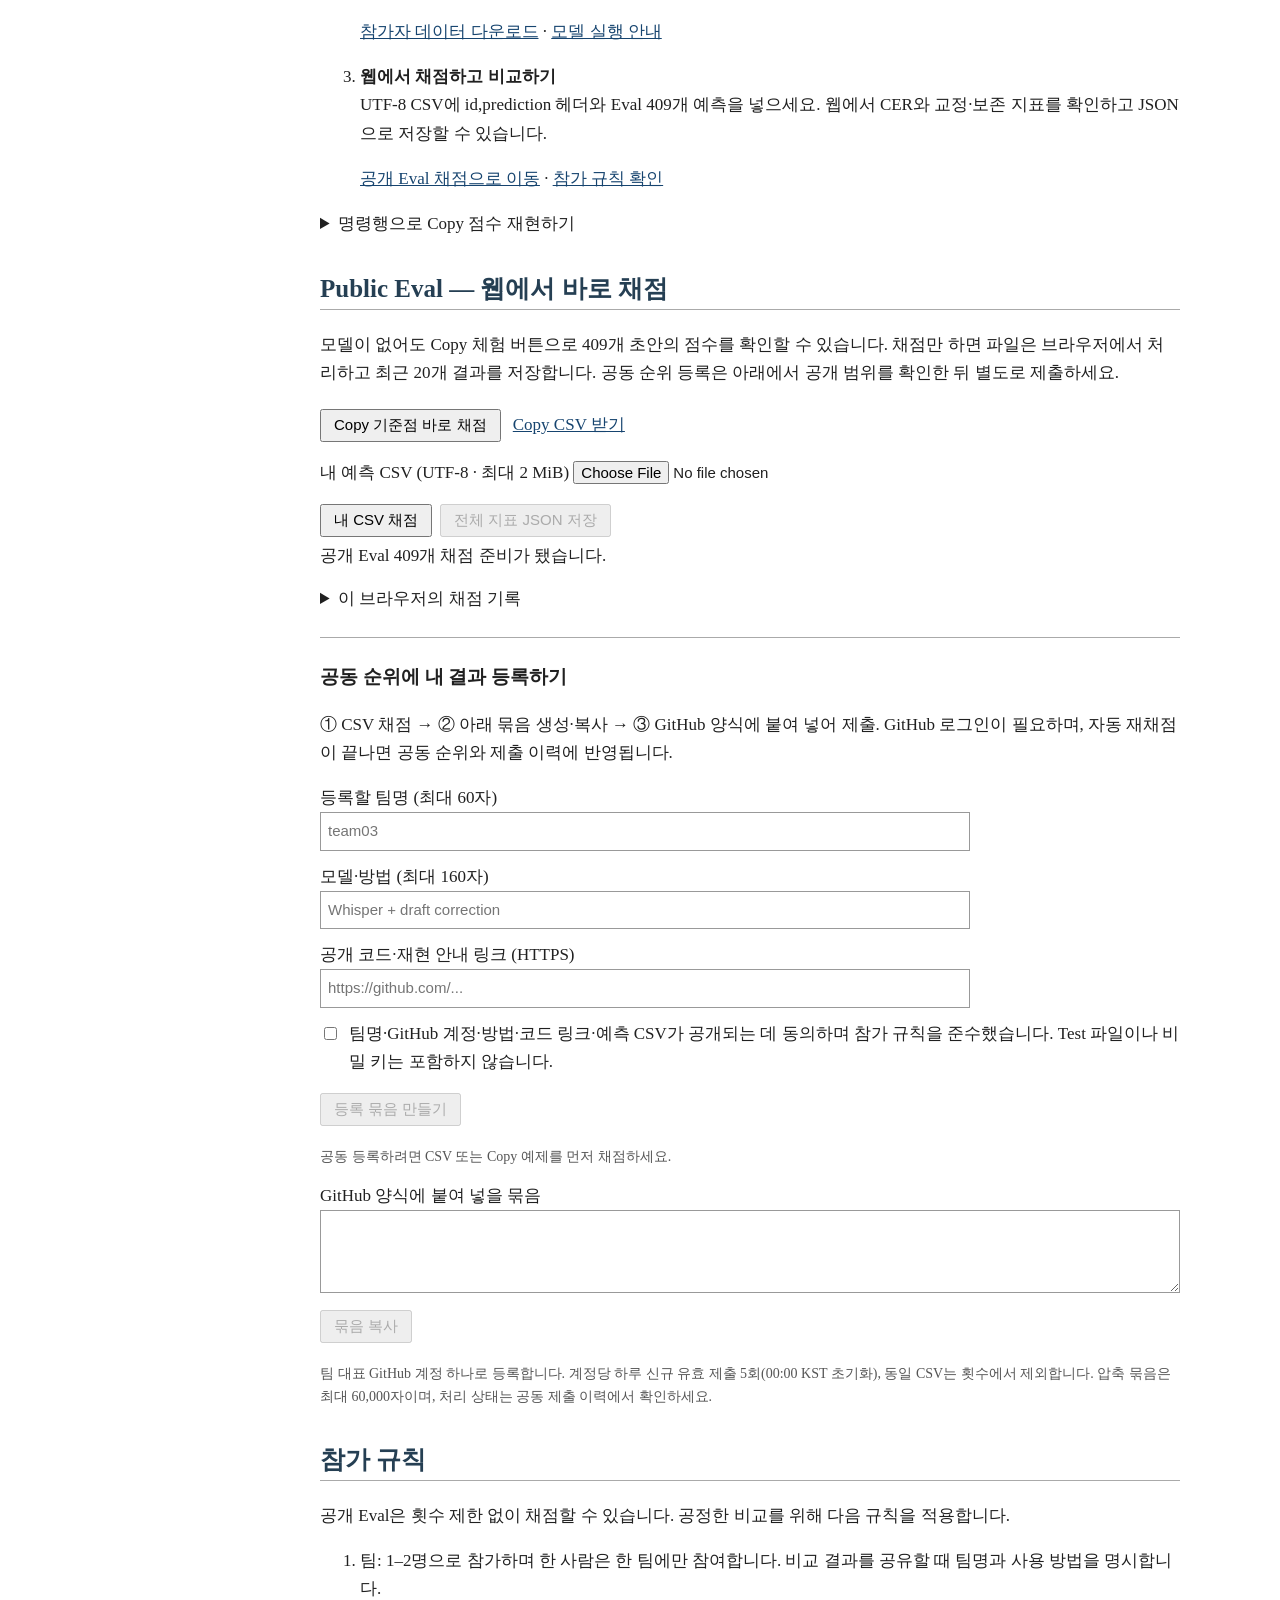
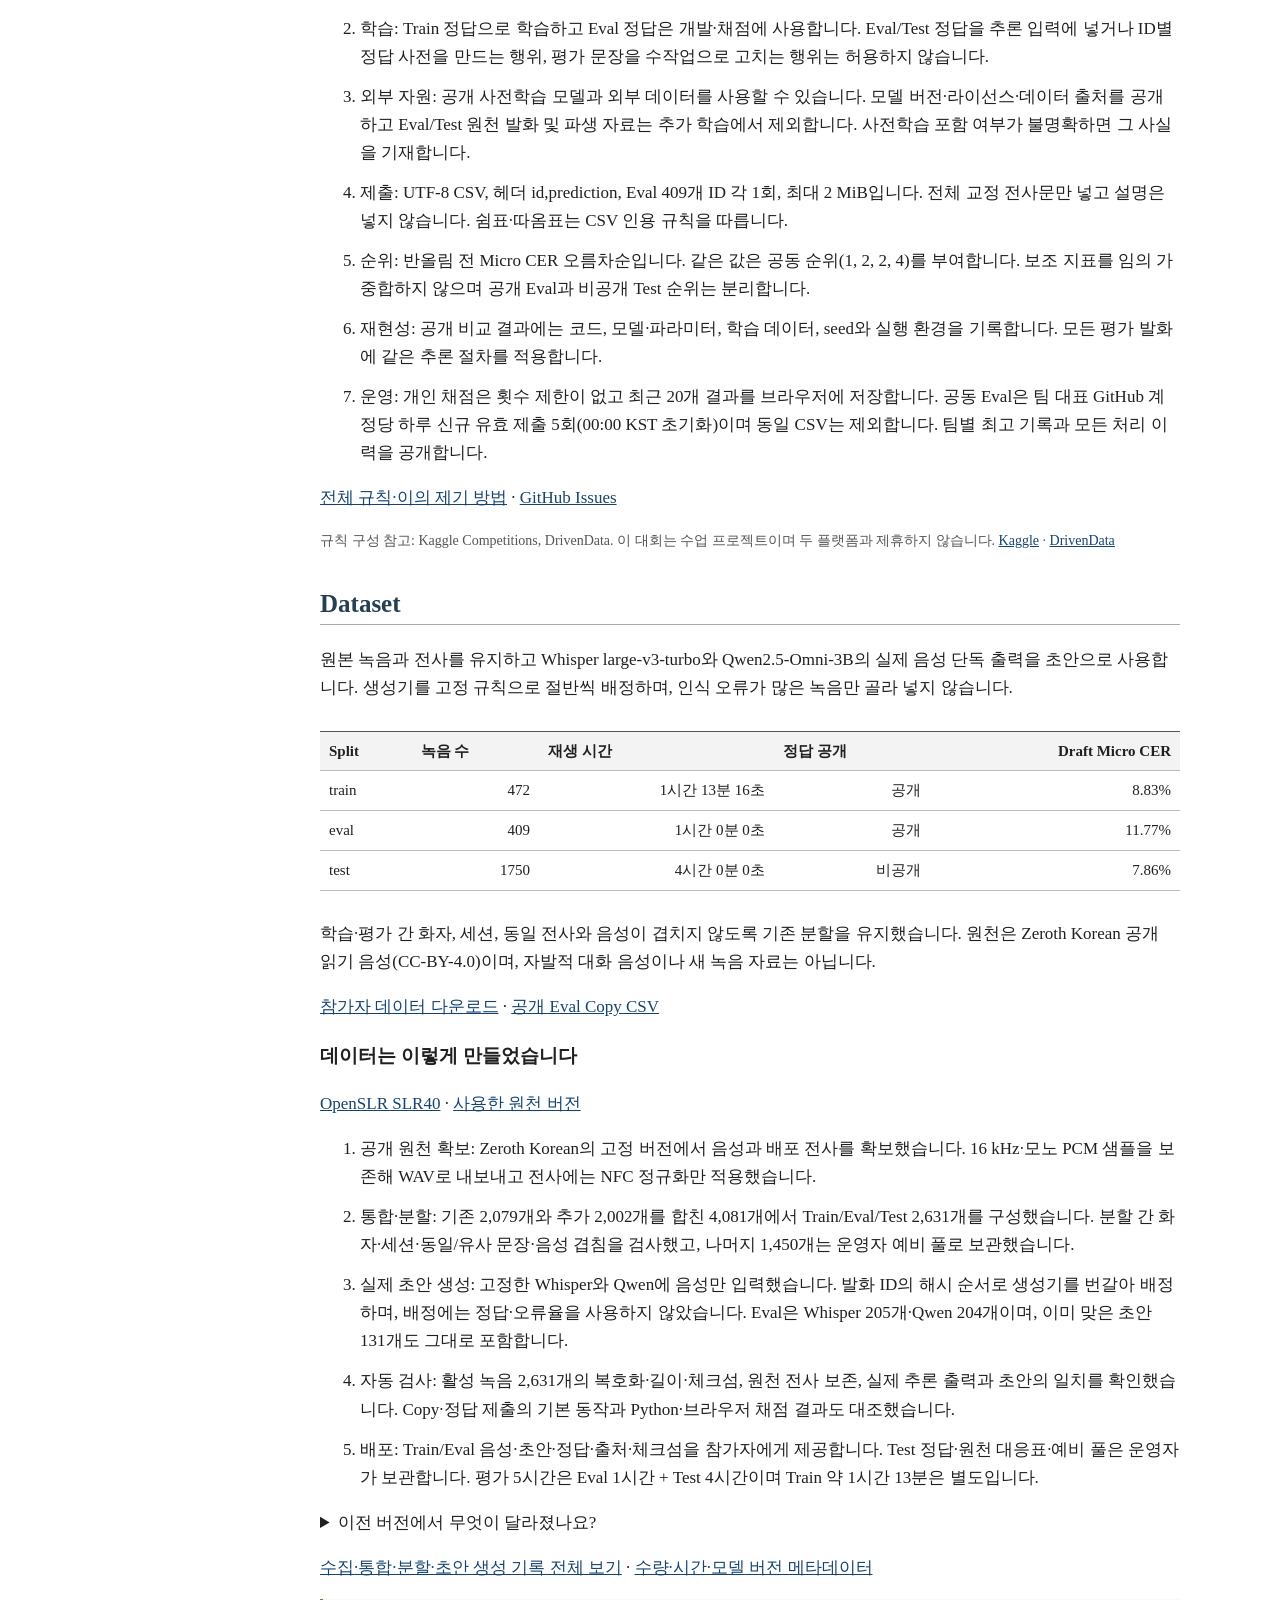
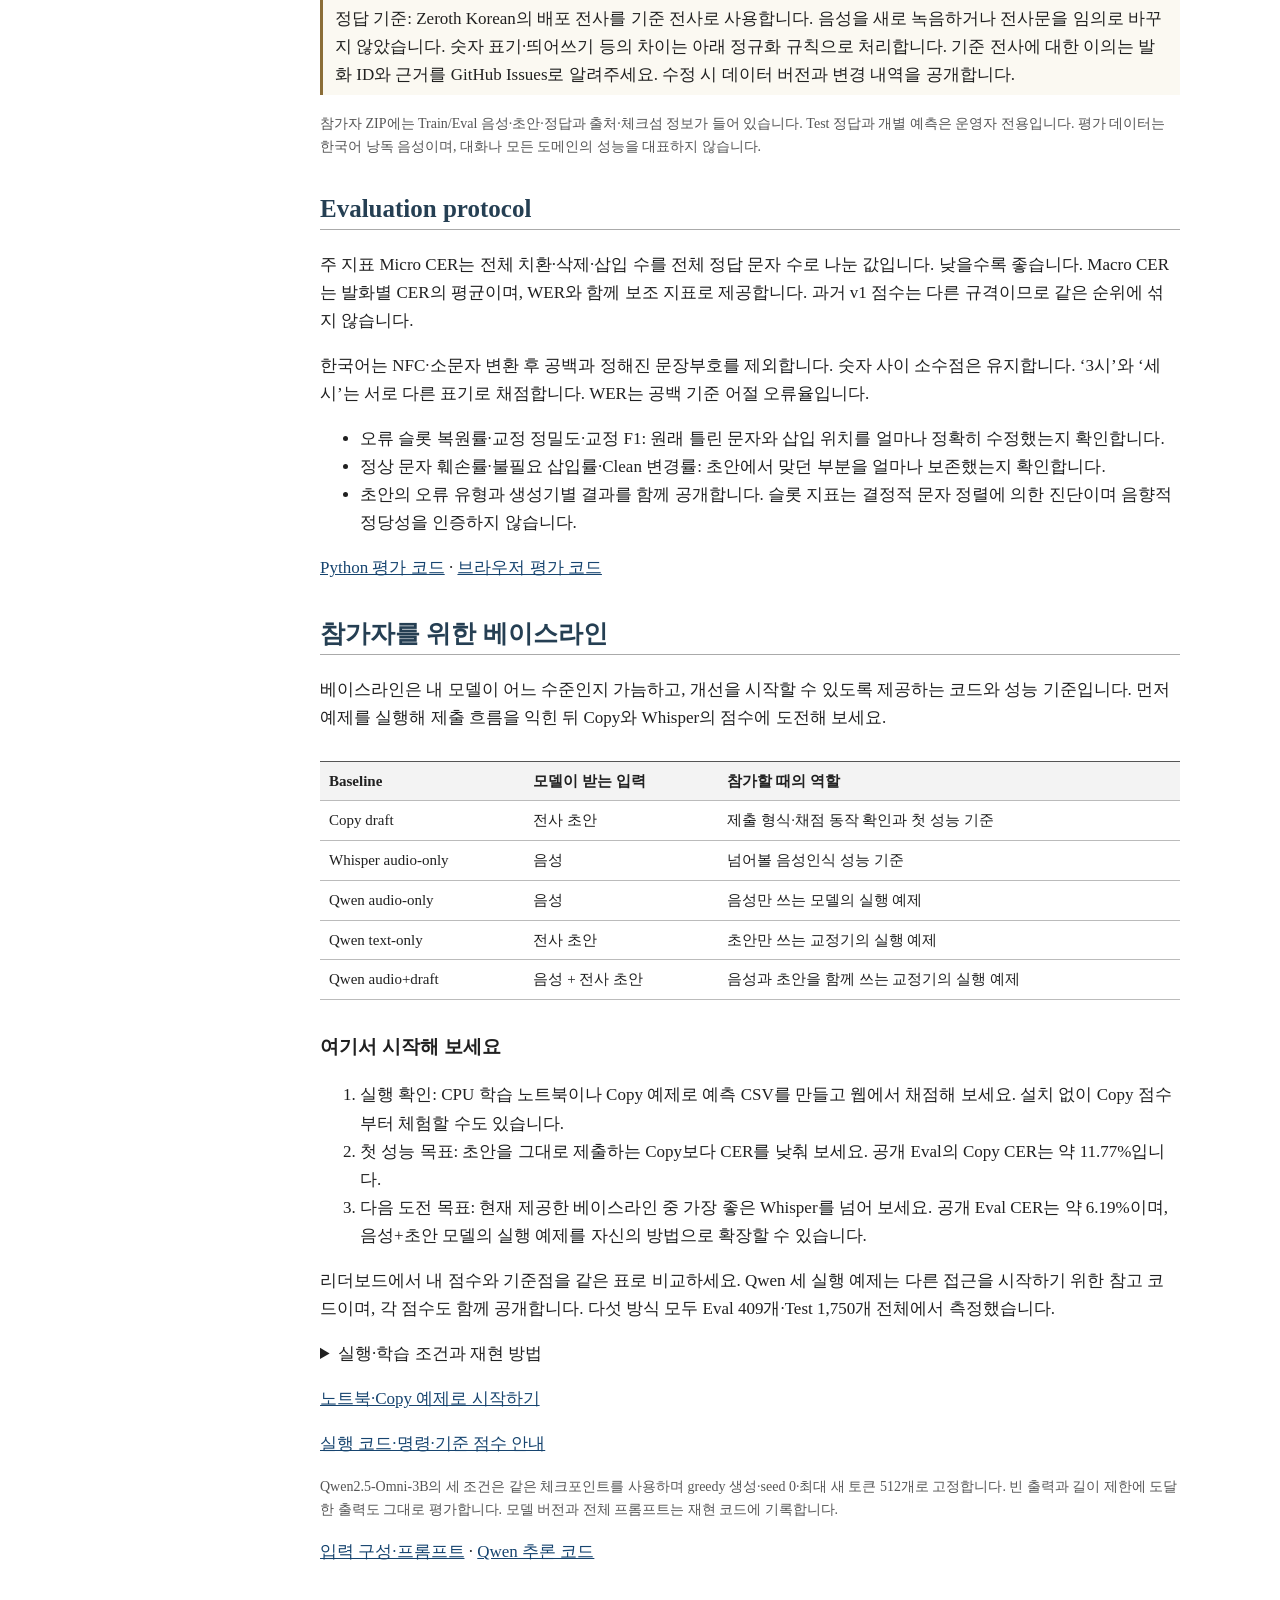
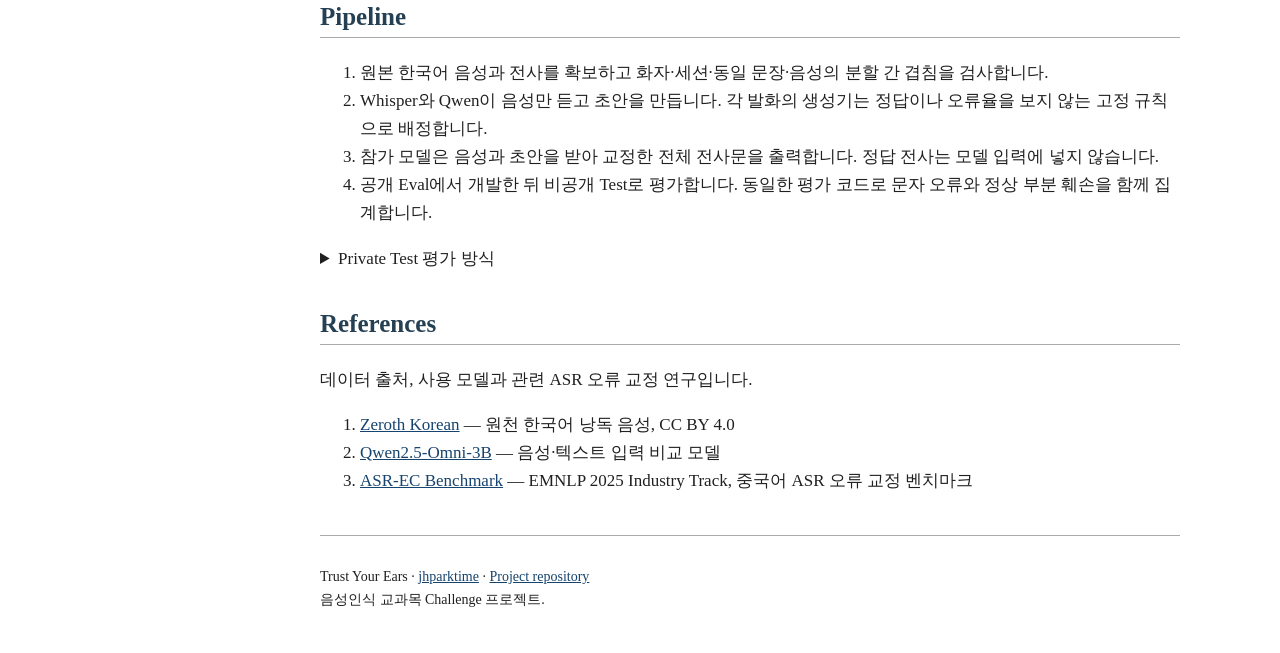
==== commit 02b57a12: "Persist Eval history and re-score shared leaderboard submissions" ====
--- a/web/index.html
+++ b/web/index.html
@@ -6,6 +6,7 @@
 body{margin:28px auto;padding:0 20px;max-width:1080px;color:#202020;background:white;font:17px/1.65 Georgia,"Times New Roman",serif}a{color:#16446f}header{text-align:center;border-bottom:2px solid #294963;padding-bottom:18px}header h1{margin:10px 0 0;font-size:36px;font-weight:normal}header p{margin:5px 0}.language{text-align:right}.language button{font:15px Georgia,serif;color:#16446f;background:white;border:1px solid #aaa;padding:4px 12px;cursor:pointer}.layout{display:grid;grid-template-columns:190px minmax(0,1fr);gap:30px}nav{box-sizing:border-box;align-self:start;position:sticky;top:18px;max-height:calc(100dvh - 36px);overflow-y:auto;margin:30px 0 0;padding:10px;background:#f7f9fa;border:1px solid #cbd3da;border-radius:6px}nav a{display:block;margin:0;padding:8px 10px;border-bottom:1px solid #e0e5e9;font-size:15px;line-height:1.45;text-decoration:none;border-radius:3px}nav a:last-child{border-bottom:0}nav a:hover,nav a:focus-visible{background:#e9eef3;text-decoration:underline}main{min-width:0}h2{font-size:25px;color:#253f53;border-bottom:1px solid #aaa;margin-top:30px}h3{font-size:19px}a:focus-visible,button:focus-visible,input:focus-visible{outline:2px solid #16446f;outline-offset:3px}.skip{position:absolute;left:-10000px}.skip:focus{position:static}.status-line{padding:10px 0;border-bottom:1px solid #bbb;font-size:14px}.status-line p{margin:4px 0}.start-steps>li,.data-build-steps>li{margin:12px 0}.example{margin:20px 0 26px;padding-top:4px;border-top:1px solid #bbb}.example h3{margin:8px 0}.example audio{display:block;max-width:100%;width:360px;margin:8px 0}.example td:first-child{width:100px}.example td[lang]{font:16px/1.7 sans-serif}mark{background:#fff0cb;color:inherit;padding:0 2px}pre.command{background:#f5f5f5;border:1px solid #ddd;padding:12px;font-family:monospace}.section-links{line-height:2}table{border-collapse:collapse;width:100%;font-size:15px;margin:12px 0}th,td{border-bottom:1px solid #bbb;text-align:left;padding:7px 9px;vertical-align:top}th{border-top:1px solid #555;background:#f3f3f3}td.num,th.num{text-align:right;font-variant-numeric:tabular-nums}.table-wrap{overflow-x:auto}.notice{border-left:3px solid #8b6d37;padding:6px 12px;background:#fbf9f2}.small{font-size:14px;color:#555}code{font-size:14px}label{display:block;margin:12px 0}input,button,select{font:15px sans-serif}button{padding:5px 12px;margin:5px 8px 5px 0}input[type=password]{width:260px;max-width:90%;padding:5px}output{display:block;white-space:pre-wrap}details{margin:15px 0}pre{white-space:pre-wrap;overflow-wrap:anywhere;font-size:13px}.result{border-top:1px solid #aaa;padding-top:12px}footer{margin-top:40px;border-top:1px solid #aaa;padding-top:15px;font-size:14px}@media(max-width:700px){.layout{display:block}nav{position:static;max-height:none;overflow:visible;display:grid;grid-template-columns:repeat(2,minmax(0,1fr));gap:2px 8px;margin:18px 0;padding:10px}nav a{margin:0;padding:8px;border-bottom:0;overflow-wrap:anywhere}header h1{font-size:30px}body{padding:0 14px}table{font-size:13px}}
 .draft{font-family:sans-serif;padding:12px 14px;background:#f5f6f7;border-left:3px solid #294963}.section-links a{display:inline-block;margin-right:8px}.quiz-feedback{font-size:15px;margin:6px 0}.quiz button[aria-pressed=true]{background:#e6edf4;border:2px solid #294963}.my-result td{background:#edf4fa;font-weight:bold}.rules-list li{margin:12px 0}.result-lead{font-size:20px;color:#253f53}button{cursor:pointer}button:disabled{cursor:default}summary{cursor:pointer}section{scroll-margin-top:18px}[hidden]{display:none!important}.task-flow{margin:20px 0 10px;border-block:1px solid #aebbc5;padding:16px 0 10px}.flow-steps{display:grid;grid-template-columns:1fr 1.15fr 1fr;gap:34px;list-style:none;padding:0;margin:0;color:#294963}.flow-steps li{position:relative;min-width:0;text-align:center}.flow-steps b{display:block;font-size:13px;letter-spacing:.07em}.flow-steps svg{display:block;width:100%;height:40px;margin:12px 0 5px}.flow-steps p{margin:5px 0;font-size:15px}.flow-steps code{font-size:12px}.flow-steps li:not(:last-child)::after{content:"→";position:absolute;right:-27px;top:43px;font-size:25px;color:#677e90}.flow-decisions{padding:12px 0}.flow-decisions p{margin:6px 0}.flow-decisions span[aria-hidden]{display:inline-block;width:18px}.task-flow figcaption{border-top:1px dotted #ccd3d8;margin-top:14px;padding-top:9px;text-align:center;font-size:13px}.comparison-table caption{text-align:left;color:#555;font-size:14px;margin:5px 0}.comparison-table th:first-child{width:22%}.comparison-table td.num{white-space:nowrap}.comparison-table td[lang]{font:15px/1.7 sans-serif}.comparison-table tbody th{background:white;border-top:0;font-size:14px;font-weight:normal}.correct-word{background:#e8eff5}.error-word{background:#fff0cb}.model-comparison{margin-top:12px}.model-comparison summary{color:#16446f;text-decoration:underline}@media(max-width:700px){.flow-steps{grid-template-columns:1fr;gap:30px}.flow-steps svg{max-width:180px;margin:8px auto}.flow-steps li:not(:last-child)::after{right:calc(50% - 9px);top:auto;bottom:-30px;transform:rotate(90deg)}.flow-decisions{padding:6px 0}.flow-steps p{font-size:16px}.comparison-table th:first-child{width:auto}.comparison-table td[lang]{font-size:14px}.comparison-table th,.comparison-table td{padding:7px 5px}}
 .challenge-meta{display:grid;grid-template-columns:repeat(4,minmax(0,1fr));gap:12px 20px;margin:18px 0 0;padding-top:14px;border-top:1px solid #bbb;text-align:left}.challenge-meta div{min-width:0}.challenge-meta dt{font-size:12px;color:#555;letter-spacing:.04em}.challenge-meta dd{margin:3px 0 0;font-size:16px;overflow-wrap:anywhere}.challenge-meta code{font-size:13px}@media(max-width:700px){.challenge-meta{grid-template-columns:repeat(2,minmax(0,1fr));gap:14px}.challenge-meta dd{font-size:15px}}
+.shared-registration{border-top:1px solid #aaa;margin-top:24px;padding-top:4px}.shared-registration input[type=text],.shared-registration input[type=url],.shared-registration textarea{display:block;box-sizing:border-box;width:100%;max-width:650px;padding:7px;border:1px solid #999;border-radius:0;font:15px/1.5 sans-serif}.shared-registration textarea{max-width:100%;overflow-wrap:anywhere;font:12px/1.4 monospace}.sharing-consent{display:flex;align-items:start;gap:9px}.sharing-consent input{margin-top:7px}.shared-result td{background:#f2f7f0}.shared-summary{margin:18px 0;border-block:1px solid #bbb;padding:8px 0}.shared-summary td{overflow-wrap:anywhere}.shared-summary table{min-width:620px}#local-history table{min-width:450px}
 </style></head><body>
 <a class="skip" href="#main" data-t="skip">본문으로 건너뛰기</a>
 <div class="language"><button id="language" type="button" aria-label="Switch language">English</button></div>
@@ -15,13 +16,13 @@
 <main id="main"><section id="overview"><h2 data-t="overviewTitle">음성인식의 실수, 당신의 모델은 알아챌까요?</h2><p data-t="task">그럴듯한 문장도 실제 발화와 다를 수 있습니다. 한국어 음성과 ASR 초안을 받아, 잘못 인식한 부분만 고친 전체 전사문을 만들어 보세요. 이미 맞는 부분을 지키는 것도 실력입니다.</p><p class="section-links"><a data-t="listenCTA" href="#examples">① 두 문장으로 도전하기</a> &nbsp; <a data-t="demoCTA" href="#submit">② 설치 없이 점수 체험</a> &nbsp; <a data-t="notebookCTA" href="#start">③ 내 교정기 만들기</a></p><figure class="task-flow" aria-labelledby="taskFlowCaption"><ol class="flow-steps"><li><b>01 · INPUT</b><svg viewBox="0 0 180 40" aria-hidden="true" data-waveform-source="601a22f6ff80b3227f4e"><path d="M 3.0 20.0 v 0.1 M 6.7 20.0 v 0.1 M 10.4 20.0 v 0.1 M 14.1 20.0 v 0.1 M 17.8 20.0 v 0.1 M 21.5 20.0 v 0.0 M 25.2 20.0 v 0.1 M 28.9 20.0 v 0.0 M 32.6 20.0 v 0.0 M 36.3 18.3 v 3.3 M 40.0 12.3 v 15.3 M 43.7 13.6 v 12.8 M 47.4 11.2 v 17.5 M 51.1 8.5 v 23.0 M 54.8 4.0 v 32.0 M 58.5 17.1 v 5.7 M 62.2 19.8 v 0.4 M 65.9 19.9 v 0.1 M 69.6 19.2 v 1.5 M 73.3 14.7 v 10.6 M 77.0 6.5 v 26.9 M 80.7 15.5 v 9.0 M 84.4 13.3 v 13.5 M 88.1 13.1 v 13.9 M 91.8 18.2 v 3.6 M 95.5 17.6 v 4.9 M 99.2 16.3 v 7.4 M 102.9 16.2 v 7.7 M 106.6 17.3 v 5.4 M 110.3 15.1 v 9.9 M 114.0 15.9 v 8.1 M 117.7 17.2 v 5.7 M 121.4 15.1 v 9.9 M 125.1 17.0 v 6.0 M 128.8 10.0 v 19.9 M 132.5 13.9 v 12.1 M 136.2 19.5 v 1.1 M 139.9 17.2 v 5.6 M 143.6 16.5 v 7.0 M 147.3 14.6 v 10.7 M 151.0 9.2 v 21.7 M 154.7 10.9 v 18.3 M 158.4 17.4 v 5.3 M 162.1 17.3 v 5.4 M 165.8 15.7 v 8.6 M 169.5 17.8 v 4.3 M 173.2 12.5 v 14.9 M 176.9 17.1 v 5.8" fill="none" stroke="currentColor" stroke-width="1.6"/></svg><p data-t="flowAudioDraft">한국어 음성 + ASR 초안</p></li><li><b>02 · CORRECT</b><div class="flow-decisions"><p><span aria-hidden="true">✎</span> <span data-t="flowEdit">틀린 부분은 수정</span></p><p><span aria-hidden="true">✓</span> <span data-t="flowKeep">맞는 부분은 유지</span></p></div></li><li><b>03 · OUTPUT</b><svg viewBox="0 0 180 40" aria-hidden="true"><path d="M60 2h48l12 12v24H60z M108 2v12h12 M71 21h37 M71 28h29" fill="none" stroke="currentColor" stroke-width="1.5"/></svg><p data-t="flowTranscript">교정한 전체 전사문</p><code>id,prediction</code></li></ol><figcaption data-t="flowCaption" id="taskFlowCaption" class="small">발화와 초안을 대조해, 틀린 부분을 고치고 맞는 내용을 보존합니다.</figcaption></figure><p class="small"><span data-t="factRanking">순위 기준: Micro CER가 낮을수록 높은 순위</span></p><p data-t="challengeInvite">초안 복사부터 음성 재전사, 학습한 교정 모델까지 같은 규칙으로 겨룹니다. 현재 공개 Eval에서는 Whisper의 CER 6.19%가 가장 낮습니다. 당신의 방법으로 이 기준점에 도전하세요.</p></section>
 <section id="examples"><h2 data-t="examplesTitle">들어보고 선택하세요: 고칠까요, 그대로 둘까요?</h2><p data-t="examplesIntro">먼저 음성을 듣고 선택해 보세요. 선택하면 같은 발화에 대한 초안 복사·Whisper 재전사·Qwen 음성+초안 교정 결과와 점수를 확인할 수 있습니다.</p><article class="example" data-example-id="601a22f6ff80b3227f4e"><h3>01 · <span data-t="exampleOne">재전사도 놓친 한 단어</span></h3><audio controls preload="metadata" src="assets/examples-v2/601a22f6ff80b3227f4e.wav" aria-label="1번째 예시 음성" data-audio-kind="repair"></audio><p class="draft" lang="ko">이곳에서 대량으로 생성되는 올리브유가 요리에 많이 쓰입니다.</p><div class="quiz" data-quiz="repair"><button type="button" data-choice="edit" data-t="chooseEdit">고친다</button><button type="button" data-choice="keep" data-t="chooseKeep">그대로 둔다</button><output role="status" class="quiz-feedback"></output></div><details class="model-comparison"><summary><span data-t="showComparison">실제 모델 3개는 어떻게 답했을까요?</span></summary><p><strong><span data-t="exampleReference">기준 전사</span></strong><br><span lang="ko">이곳에서 대량으로 생산되는 올리브유가 요리에 많이 쓰입니다</span></p><div class="table-wrap"><table class="comparison-table"><caption><span data-t="comparisonCaption">같은 발화에 대한 저장된 베이스라인 출력</span></caption><thead><tr><th>System</th><th><span data-t="comparisonTranscript">실제 출력 전사문</span></th><th class="num"><span data-t="comparisonMetric">문자 오류 · CER ↓</span></th></tr></thead><tbody><tr><th scope="row">Copy draft</th><td lang="ko" data-prediction-system="Copy draft">이곳에서 대량으로 <mark class="error-word">생성</mark>되는 올리브유가 요리에 많이 쓰입니다.</td><td class="num">1 / 26<br>3.85%</td></tr><tr><th scope="row">Whisper audio-only</th><td lang="ko" data-prediction-system="Whisper audio-only">이곳에서 대량으로 <mark class="error-word">생성</mark>되는 올리브유가 요리에 많이 쓰입니다.</td><td class="num">1 / 26<br>3.85%</td></tr><tr><th scope="row">Qwen audio+draft</th><td lang="ko" data-prediction-system="Qwen audio+draft">이곳에서 대량으로 <mark class="correct-word">생산</mark>되는 올리브유가 요리에 많이 쓰입니다.</td><td class="num">0 / 26<br>0.00%</td></tr></tbody></table></div><p data-t="comparisonRepair">이 발화에서는 Whisper 초안의 “생성”이 재전사에도 남았습니다. Qwen은 음성과 초안을 함께 받아 “생산”으로 교정했습니다. Whisper가 초안을 만들었으므로 Copy와 Whisper 출력은 같습니다.</p><p class="small">Public Eval · <code>601a22f6ff80b3227f4e</code> · 4.78 s</p></details></article>
 <article class="example" data-example-id="e245e5eed59e0ba5fc1a"><h3>02 · <span data-t="exampleTwo">맞는 초안을 다시 썼더니</span></h3><audio controls preload="metadata" src="assets/examples-v2/e245e5eed59e0ba5fc1a.wav" aria-label="2번째 예시 음성" data-audio-kind="preserve"></audio><p class="draft" lang="ko">또 회사는 주기적인 백업으로 랜섬웨어 피해를 최소화할 수 있다고 설명했다.</p><div class="quiz" data-quiz="preserve"><button type="button" data-choice="edit" data-t="chooseEdit">고친다</button><button type="button" data-choice="keep" data-t="chooseKeep">그대로 둔다</button><output role="status" class="quiz-feedback"></output></div><details class="model-comparison"><summary><span data-t="showComparison">실제 모델 3개는 어떻게 답했을까요?</span></summary><p><strong><span data-t="exampleReference">기준 전사</span></strong><br><span lang="ko">또 회사는 주기적인 백업으로 랜섬웨어 피해를 최소화 할 수 있다고 설명했다</span></p><div class="table-wrap"><table class="comparison-table"><caption><span data-t="comparisonCaption">같은 발화에 대한 저장된 베이스라인 출력</span></caption><thead><tr><th>System</th><th><span data-t="comparisonTranscript">실제 출력 전사문</span></th><th class="num"><span data-t="comparisonMetric">문자 오류 · CER ↓</span></th></tr></thead><tbody><tr><th scope="row">Copy draft</th><td lang="ko" data-prediction-system="Copy draft">또 회사는 주기적인 백업으로 <mark class="correct-word">랜섬웨어</mark> 피해를 최소화할 수 있다고 설명했다.</td><td class="num">0 / 31<br>0.00%</td></tr><tr><th scope="row">Whisper audio-only</th><td lang="ko" data-prediction-system="Whisper audio-only">또 회사는 주기적인 백업으로 <mark class="error-word">랜선웨어</mark> 피해를 최소화할 수 있다고 설명했다.</td><td class="num">1 / 31<br>3.23%</td></tr><tr><th scope="row">Qwen audio+draft</th><td lang="ko" data-prediction-system="Qwen audio+draft">또 회사는 주기적인 백업으로 <mark class="correct-word">랜섬웨어</mark> 피해를 최소화할 수 있다고 설명했다.</td><td class="num">0 / 31<br>0.00%</td></tr></tbody></table></div><p data-t="comparisonKeep">Qwen 초안의 “랜섬웨어”는 맞습니다. Whisper로 다시 전사하면 “랜선웨어”로 바뀌지만, 음성+초안 모델은 맞는 내용을 유지했습니다. 띄어쓰기·문장부호 차이는 CER에서 제외합니다.</p><p class="small">Public Eval · <code>e245e5eed59e0ba5fc1a</code> · 5.72 s</p></details></article><p data-t="comparisonScope" class="small">이 두 사례는 수정과 보존의 차이를 설명하기 위해 선택했습니다. 전체 Eval에서는 Whisper CER 6.19%, Qwen 음성+초안 CER 13.54%입니다. 개별 성공 사례가 전체 우위를 뜻하지 않으며, 참가자 입력에는 정답이나 수정 위치를 제공하지 않습니다.</p><p class="small"><span data-t="comparisonDenominator">오류 수 / 정규화한 기준 문자 수와 CER를 표시합니다. 예시의 강조는 설명용이며 실제 출력 문자열은 바꾸지 않았습니다.</span> <a href="https://github.com/jhparktime/TURST-YOUR-EARS/blob/main/web/assets/examples-v2/model-comparison.json"><span data-t="comparisonData">원본 출력·지표·출처 해시</span></a></p><p class="small"><span data-t="exampleAttribution">음성·기준 전사: Zeroth Korean (CC BY 4.0). 원본 음성과 실제 모델 출력을 사용합니다.</span> <a href="https://huggingface.co/datasets/kresnik/zeroth_korean" data-t="exampleSource">원천 자료</a></p></section>
-<section id="baselines"><h2>Leaderboard</h2><p data-t="comparison">내 모델의 수준을 가늠할 수 있도록 운영자가 먼저 실행한 기준 점수입니다. Copy를 첫 비교선으로, 현재 가장 좋은 Whisper를 도전 목표로 삼아 보세요. 내 CSV를 웹에서 채점하면 같은 표에 비교 행이 나타납니다.</p><label><span data-t="splitLabel">표시할 분할</span> <select id="benchmarkSplit"><option value="eval">Public Eval</option><option value="test">Private Test</option></select></label><p id="benchmarkStatus" class="small" role="status"></p><div class="table-wrap"><table><thead><tr><th data-t="rank">순위</th><th>System</th><th class="num">CER ↓</th><th class="num" data-t="improvement">Copy 대비 개선 ↑</th><th class="num" data-t="harm">정상 문자 훼손 ↓</th></tr></thead><tbody id="benchmarkRows"></tbody></table></div><p data-t="leaderboardNote" class="small">위 표는 베이스라인 성능 비교입니다. 내 결과는 현재 브라우저에서만 표시되며 참가자 공식 순위로 등록되지 않습니다. 동점은 반올림 전 CER로 판단하고 공동 순위를 부여합니다.</p><details><summary data-t="sourceDetails">생성기별 결과와 비교 시 주의점</summary><p data-t="overlap">Whisper·Qwen은 초안을 생성한 모델이기도 합니다. 각 모델의 Audio-only 결과는 자신이 만든 초안 부분집합에서 Copy와 같습니다. 전체 점수와 생성기별 점수를 함께 비교하세요.</p><div class="table-wrap"><table><thead><tr><th>System</th><th>Draft source</th><th class="num">N</th><th class="num">Draft CER</th><th class="num">Output CER</th></tr></thead><tbody id="sourceRows"></tbody></table></div><p data-t="benchmarkLimits" class="small">Qwen 세 조건은 같은 체크포인트를 사용합니다. 공개 원천 자료가 사전학습에 포함됐을 가능성은 배제할 수 없습니다.</p></details><p><a data-t="allMetrics" href="data-v2/baselines.json">전체 지표·조건별 결과 JSON</a> · <a data-t="methodCTA" href="#method">베이스라인 구성</a></p><p><a href="stress.html" data-t="stressLink">더 도전하기: 음질 손상 보조 트랙 →</a><br><span class="small" data-t="stressDescription">같은 초안에 잡음·패킷 손실 음성을 결합하면 어떻게 달라질까요? 409개 원본의 세 음질 조건과 다섯 방법을 비교하고 직접 채점해 보세요.</span></p></section>
+<section id="baselines"><h2>Leaderboard</h2><p data-t="comparison">내 모델의 수준을 가늠할 수 있도록 운영자 기준 점수와 공동 등록 팀의 최고 기록을 함께 보여줍니다. Copy를 첫 비교선으로, Whisper를 도전 목표로 삼아 보세요. 내 CSV를 채점하면 즉시 비교할 수 있고, 공동 등록하면 다른 참가자에게도 기록이 보입니다.</p><label><span data-t="splitLabel">표시할 분할</span> <select id="benchmarkSplit"><option value="eval">Public Eval</option><option value="test">Private Test</option></select></label><p id="benchmarkStatus" class="small" role="status"></p><div class="table-wrap"><table><thead><tr><th data-t="rank">순위</th><th>System</th><th class="num">CER ↓</th><th class="num" data-t="improvement">Copy 대비 개선 ↑</th><th class="num" data-t="harm">정상 문자 훼손 ↓</th></tr></thead><tbody id="benchmarkRows"></tbody></table></div><p data-t="leaderboardNote" class="small">운영자 베이스라인·공동 등록 팀의 최고 기록·현재 내 결과를 비교합니다. 공동 등록은 별도 제출이 필요하며, 동점은 반올림 전 CER로 판단해 공동 순위를 부여합니다.</p><div class="shared-summary"><p id="sharedStatus" role="status"></p><button id="refreshShared" type="button" data-t="refreshSharedLabel">공동 기록 새로고침</button> <a href="#shared-registration" data-t="sharedRegisterLink">내 결과 공동 등록하기</a><p class="small" data-t="sharedScope">공동 순위는 GitHub에서 CSV를 재채점한 팀별 최고 기록입니다. 베이스라인과 함께 표시되며, Public Eval만 등록할 수 있습니다.</p><details><summary data-t="sharedHistoryTitle">참가자 제출 이력</summary><div class="table-wrap"><table><thead><tr><th data-t="recordLabel">제출</th><th data-t="timeLabel">시각</th><th data-t="teamAccountLabel">팀 · 계정</th><th data-t="methodLabel">방법</th><th data-t="statusLabel">처리 상태</th><th>CER ↓</th></tr></thead><tbody id="sharedHistoryRows"></tbody></table></div><p class="small" data-t="sharedHistoryNote">최근 제출 50건을 표시합니다. 중복·반려도 이력에 남으며, 전체 기록은 원본 JSON에서 확인할 수 있습니다.</p><a href="https://raw.githubusercontent.com/jhparktime/TURST-YOUR-EARS/leaderboard-data/public-eval.json" data-t="sharedRaw">전체 공동 기록 JSON</a></details></div><details><summary data-t="sourceDetails">생성기별 결과와 비교 시 주의점</summary><p data-t="overlap">Whisper·Qwen은 초안을 생성한 모델이기도 합니다. 각 모델의 Audio-only 결과는 자신이 만든 초안 부분집합에서 Copy와 같습니다. 전체 점수와 생성기별 점수를 함께 비교하세요.</p><div class="table-wrap"><table><thead><tr><th>System</th><th>Draft source</th><th class="num">N</th><th class="num">Draft CER</th><th class="num">Output CER</th></tr></thead><tbody id="sourceRows"></tbody></table></div><p data-t="benchmarkLimits" class="small">Qwen 세 조건은 같은 체크포인트를 사용합니다. 공개 원천 자료가 사전학습에 포함됐을 가능성은 배제할 수 없습니다.</p></details><p><a data-t="allMetrics" href="data-v2/baselines.json">전체 지표·조건별 결과 JSON</a> · <a data-t="methodCTA" href="#method">베이스라인 구성</a></p><p><a href="stress.html" data-t="stressLink">더 도전하기: 음질 손상 보조 트랙 →</a><br><span class="small" data-t="stressDescription">같은 초안에 잡음·패킷 손실 음성을 결합하면 어떻게 달라질까요? 409개 원본의 세 음질 조건과 다섯 방법을 비교하고 직접 채점해 보세요.</span></p></section>
 <section id="start"><h2 data-t="startTitle">내 모델로 참가하기</h2><ol class="start-steps"><li><strong><span data-t="stepNotebook">노트북 열기 — GPU 없이 시작</span></strong><br><span data-t="stepNotebookText">첫 노트북은 Train만으로 어절 치환 교정기를 학습하고 Eval CSV를 만듭니다. 두 번째는 Copy와 내 예측을 채점합니다. Python 3.12 이상, 추가 패키지 없이 실행됩니다.</span><p><a data-t="trainNotebook" href="https://colab.research.google.com/github/jhparktime/TURST-YOUR-EARS/blob/main/notebooks/01_train_baseline.ipynb">01 학습·추론 노트북</a> · <a data-t="evalNotebook" href="https://colab.research.google.com/github/jhparktime/TURST-YOUR-EARS/blob/main/notebooks/02_evaluate.ipynb">02 평가 노트북</a></p><p data-t="notebookScope" class="small">CPU 예제는 음성을 사용하지 않는 text-only 입문 모델입니다. 리더보드의 Qwen 모델과는 별도입니다.</p></li><li><strong><span data-t="stepData">음성 데이터와 모델 코드 받기</span></strong><br><span data-t="stepDataText">Train/Eval 음성·초안·정답은 참가자 ZIP으로 제공합니다. Whisper·Qwen을 실행하거나 음성과 초안을 결합하는 모델을 만들어 보세요. ZIP과 SHA-256 파일을 함께 받아 확인하세요.</span><p><a data-t="startDownload" href="https://github.com/jhparktime/TURST-YOUR-EARS/releases/tag/dataset-ko-asr-v2">참가자 데이터 다운로드</a> · <a data-t="runGuide" href="https://github.com/jhparktime/TURST-YOUR-EARS#readme">모델 실행 안내</a></p></li><li><strong><span data-t="stepScore">웹에서 채점하고 비교하기</span></strong><br><span data-t="stepScoreText">UTF-8 CSV에 id,prediction 헤더와 Eval 409개 예측을 넣으세요. 웹에서 CER와 교정·보존 지표를 확인하고 JSON으로 저장할 수 있습니다.</span><p><a data-t="startScore" href="#submit">공개 Eval 채점으로 이동</a> · <a data-t="rulesCTA" href="#rules">참가 규칙 확인</a></p></li></ol><details><summary data-t="commandGuide">명령행으로 Copy 점수 재현하기</summary><pre class="command"><code>git clone https://github.com/jhparktime/TURST-YOUR-EARS.git
 cd TURST-YOUR-EARS
 python -m scripts.baseline --mode copy --inputs datasets/tye-ko-asr-v2/eval/inputs.json --output eval-copy.csv
 python -m scripts.evaluate --references datasets/tye-ko-asr-v2/eval/references.json --predictions eval-copy.csv</code></pre><p data-t="stepExpected">Copy의 공개 Eval Micro CER는 11.7663%입니다.</p></details></section>
-<section id="submit"><h2 data-t="publicTitle">Public Eval — 웹에서 바로 채점</h2><p data-t="publicText">모델이 없어도 Copy 체험 버튼으로 409개 초안의 점수를 확인할 수 있습니다. 내 CSV를 선택하면 같은 채점기로 평가합니다. 파일은 브라우저 안에서 처리하며 서버로 전송하지 않습니다.</p><button id="demoScore" type="button" disabled data-t="demoButton">Copy 기준점 바로 채점</button> <a href="data-v2/eval-copy.csv" download data-copy-link data-t="copyDownload">Copy CSV 받기</a><label><span data-t="csvLabel">내 예측 CSV (UTF-8 · 최대 2 MiB)</span> <input type="file" id="publicFile" accept=".csv,text/csv"></label><button id="publicScore" disabled data-t="scoreButton">내 CSV 채점</button><button id="saveScores" disabled data-t="saveButton">전체 지표 JSON 저장</button><output id="publicStatus" role="status"></output><div id="publicResult" class="result" hidden></div></section>
-<section id="rules"><h2 data-t="rulesTitle">참가 규칙</h2><p data-t="rulesIntro">공개 Eval은 횟수 제한 없이 채점할 수 있습니다. 공정한 비교를 위해 다음 규칙을 적용합니다.</p><ol class="rules-list"><li data-t="ruleTeam">팀: 1–2명으로 참가하며 한 사람은 한 팀에만 참여합니다. 비교 결과를 공유할 때 팀명과 사용 방법을 명시합니다.</li><li data-t="ruleData">학습: Train 정답으로 학습하고 Eval 정답은 개발·채점에 사용합니다. Eval/Test 정답을 추론 입력에 넣거나 ID별 정답 사전을 만드는 행위, 평가 문장을 수작업으로 고치는 행위는 허용하지 않습니다.</li><li data-t="ruleExternal">외부 자원: 공개 사전학습 모델과 외부 데이터를 사용할 수 있습니다. 모델 버전·라이선스·데이터 출처를 공개하고 Eval/Test 원천 발화 및 파생 자료는 추가 학습에서 제외합니다. 사전학습 포함 여부가 불명확하면 그 사실을 기재합니다.</li><li data-t="ruleCSV">제출: UTF-8 CSV, 헤더 id,prediction, Eval 409개 ID 각 1회, 최대 2 MiB입니다. 전체 교정 전사문만 넣고 설명은 넣지 않습니다. 쉼표·따옴표는 CSV 인용 규칙을 따릅니다.</li><li data-t="ruleRanking">순위: 반올림 전 Micro CER 오름차순입니다. 같은 값은 공동 순위(1, 2, 2, 4)를 부여합니다. 보조 지표를 임의 가중합하지 않으며 공개 Eval과 비공개 Test 순위는 분리합니다.</li><li data-t="ruleReproduce">재현성: 공개 비교 결과에는 코드, 모델·파라미터, 학습 데이터, seed와 실행 환경을 기록합니다. 모든 평가 발화에 같은 추론 절차를 적용합니다.</li><li data-t="ruleOperations">운영: 웹 공개 채점 결과는 개인 비교용입니다. Test 온라인 접수 시 팀별 신규 유효 제출은 하루 5회(09:00 KST 초기화), 동일 파일 재제출은 이전 결과를 반환합니다. 규칙 변경과 데이터 수정은 버전 및 변경 내역으로 공지합니다.</li></ol><p><a data-t="fullRules" href="https://github.com/jhparktime/TURST-YOUR-EARS/blob/main/docs/competition-rules.md">전체 규칙·이의 제기 방법</a> · <a href="https://github.com/jhparktime/TURST-YOUR-EARS/issues">GitHub Issues</a></p><p class="small"><span data-t="rulesSources">규칙 구성 참고: Kaggle Competitions, DrivenData. 이 대회는 수업 프로젝트이며 두 플랫폼과 제휴하지 않습니다.</span> <a href="https://www.kaggle.com/docs/competitions">Kaggle</a> · <a href="https://www.drivendata.org/competitions/53/">DrivenData</a></p></section>
+<section id="submit"><h2 data-t="publicTitle">Public Eval — 웹에서 바로 채점</h2><p data-t="publicText">모델이 없어도 Copy 체험 버튼으로 409개 초안의 점수를 확인할 수 있습니다. 채점만 하면 파일은 브라우저에서 처리하고 최근 20개 결과를 저장합니다. 공동 순위 등록은 아래에서 공개 범위를 확인한 뒤 별도로 제출하세요.</p><button id="demoScore" type="button" disabled data-t="demoButton">Copy 기준점 바로 채점</button> <a href="data-v2/eval-copy.csv" download data-copy-link data-t="copyDownload">Copy CSV 받기</a><label><span data-t="csvLabel">내 예측 CSV (UTF-8 · 최대 2 MiB)</span> <input type="file" id="publicFile" accept=".csv,text/csv"></label><button id="publicScore" disabled data-t="scoreButton">내 CSV 채점</button><button id="saveScores" disabled data-t="saveButton">전체 지표 JSON 저장</button><output id="publicStatus" role="status"></output><div id="publicResult" class="result" hidden></div><details id="local-history"><summary data-t="localHistoryTitle">이 브라우저의 채점 기록</summary><p id="localHistoryStatus" role="status"></p><div class="table-wrap"><table><thead><tr><th data-t="timeLabel">시각</th><th data-t="fileLabel">파일·예제</th><th>CER ↓</th><th data-t="harm">정상 문자 훼손 ↓</th></tr></thead><tbody id="localHistoryRows"></tbody></table></div></details><div id="shared-registration" class="shared-registration"><h3 data-t="sharedTitle">공동 순위에 내 결과 등록하기</h3><p data-t="sharedIntro">① CSV 채점 → ② 아래 묶음 생성·복사 → ③ GitHub 양식에 붙여 넣어 제출. GitHub 로그인이 필요하며, 자동 재채점이 끝나면 공동 순위와 제출 이력에 반영됩니다.</p><label><span data-t="sharedTeamLabel">등록할 팀명 (최대 60자)</span><input id="sharedTeam" type="text" maxlength="60" autocomplete="organization" placeholder="team03"></label><label><span data-t="sharedMethodLabel">모델·방법 (최대 160자)</span><input id="sharedMethod" type="text" maxlength="160" placeholder="Whisper + draft correction"></label><label><span data-t="sharedCodeLabel">공개 코드·재현 안내 링크 (HTTPS)</span><input id="sharedCode" type="url" maxlength="300" placeholder="https://github.com/..."></label><label class="sharing-consent"><input id="sharedConsent" type="checkbox"><span data-t="sharedConsentText">팀명·GitHub 계정·방법·코드 링크·예측 CSV가 공개되는 데 동의하며 참가 규칙을 준수했습니다. Test 파일이나 비밀 키는 포함하지 않습니다.</span></label><button id="prepareShared" type="button" disabled data-t="prepareSharedLabel">등록 묶음 만들기</button><p id="sharedPackageHint" class="small"></p><label><span data-t="sharedPackageLabel">GitHub 양식에 붙여 넣을 묶음</span><textarea id="sharedPackage" readonly rows="4" spellcheck="false"></textarea></label><button id="copySharedPackage" type="button" disabled data-t="copySharedLabel">묶음 복사</button> <a id="openSharedForm" href="https://github.com/jhparktime/TURST-YOUR-EARS/issues/new?template=public-eval.yml" target="_blank" rel="noopener noreferrer" hidden data-t="openSharedLabel">GitHub 제출 양식 열기 ↗</a><output id="shareFeedback" role="status"></output><p class="small" data-t="sharedLimits">팀 대표 GitHub 계정 하나로 등록합니다. 계정당 하루 신규 유효 제출 5회(00:00 KST 초기화), 동일 CSV는 횟수에서 제외합니다. 압축 묶음은 최대 60,000자이며, 처리 상태는 공동 제출 이력에서 확인하세요.</p></div></section>
+<section id="rules"><h2 data-t="rulesTitle">참가 규칙</h2><p data-t="rulesIntro">공개 Eval은 횟수 제한 없이 채점할 수 있습니다. 공정한 비교를 위해 다음 규칙을 적용합니다.</p><ol class="rules-list"><li data-t="ruleTeam">팀: 1–2명으로 참가하며 한 사람은 한 팀에만 참여합니다. 비교 결과를 공유할 때 팀명과 사용 방법을 명시합니다.</li><li data-t="ruleData">학습: Train 정답으로 학습하고 Eval 정답은 개발·채점에 사용합니다. Eval/Test 정답을 추론 입력에 넣거나 ID별 정답 사전을 만드는 행위, 평가 문장을 수작업으로 고치는 행위는 허용하지 않습니다.</li><li data-t="ruleExternal">외부 자원: 공개 사전학습 모델과 외부 데이터를 사용할 수 있습니다. 모델 버전·라이선스·데이터 출처를 공개하고 Eval/Test 원천 발화 및 파생 자료는 추가 학습에서 제외합니다. 사전학습 포함 여부가 불명확하면 그 사실을 기재합니다.</li><li data-t="ruleCSV">제출: UTF-8 CSV, 헤더 id,prediction, Eval 409개 ID 각 1회, 최대 2 MiB입니다. 전체 교정 전사문만 넣고 설명은 넣지 않습니다. 쉼표·따옴표는 CSV 인용 규칙을 따릅니다.</li><li data-t="ruleRanking">순위: 반올림 전 Micro CER 오름차순입니다. 같은 값은 공동 순위(1, 2, 2, 4)를 부여합니다. 보조 지표를 임의 가중합하지 않으며 공개 Eval과 비공개 Test 순위는 분리합니다.</li><li data-t="ruleReproduce">재현성: 공개 비교 결과에는 코드, 모델·파라미터, 학습 데이터, seed와 실행 환경을 기록합니다. 모든 평가 발화에 같은 추론 절차를 적용합니다.</li><li data-t="ruleOperations">운영: 개인 채점은 횟수 제한이 없고 최근 20개 결과를 브라우저에 저장합니다. 공동 Eval은 팀 대표 GitHub 계정당 하루 신규 유효 제출 5회(00:00 KST 초기화)이며 동일 CSV는 제외합니다. 팀별 최고 기록과 모든 처리 이력을 공개합니다.</li></ol><p><a data-t="fullRules" href="https://github.com/jhparktime/TURST-YOUR-EARS/blob/main/docs/competition-rules.md">전체 규칙·이의 제기 방법</a> · <a href="https://github.com/jhparktime/TURST-YOUR-EARS/issues">GitHub Issues</a></p><p class="small"><span data-t="rulesSources">규칙 구성 참고: Kaggle Competitions, DrivenData. 이 대회는 수업 프로젝트이며 두 플랫폼과 제휴하지 않습니다.</span> <a href="https://www.kaggle.com/docs/competitions">Kaggle</a> · <a href="https://www.drivendata.org/competitions/53/">DrivenData</a></p></section>
 <section id="data"><h2 data-t="dataTitle">Dataset</h2><p data-t="dataText">원본 녹음과 전사를 유지하고 Whisper large-v3-turbo와 Qwen2.5-Omni-3B의 실제 음성 단독 출력을 초안으로 사용합니다. 생성기를 고정 규칙으로 절반씩 배정하며, 인식 오류가 많은 녹음만 골라 넣지 않습니다.</p>
 <div class="table-wrap"><table><thead><tr><th>Split</th><th data-t="samples">녹음 수</th><th data-t="duration">재생 시간</th><th data-t="access">정답 공개</th><th class="num">Draft Micro CER</th></tr></thead><tbody id="dataRows"></tbody></table></div>
 <p data-t="dataSplit">학습·평가 간 화자, 세션, 동일 전사와 음성이 겹치지 않도록 기존 분할을 유지했습니다. 원천은 Zeroth Korean 공개 읽기 음성(CC-BY-4.0)이며, 자발적 대화 음성이나 새 녹음 자료는 아닙니다.</p>
@@ -51,5 +52,5 @@
 <ol><li><a href="https://huggingface.co/datasets/kresnik/zeroth_korean">Zeroth Korean</a><span data-t="referenceData"> — 원천 한국어 낭독 음성, CC BY 4.0</span></li><li><a href="https://huggingface.co/Qwen/Qwen2.5-Omni-3B">Qwen2.5-Omni-3B</a><span data-t="referenceModel"> — 음성·텍스트 입력 비교 모델</span></li><li><a href="https://aclanthology.org/2025.emnlp-industry.110/">ASR-EC Benchmark</a><span data-t="referencePaper"> — EMNLP 2025 Industry Track, 중국어 ASR 오류 교정 벤치마크</span></li></ol></section>
 <footer><p>Trust Your Ears · <a href="https://github.com/jhparktime">jhparktime</a> · <a href="https://github.com/jhparktime/TURST-YOUR-EARS">Project repository</a><br><span data-t="footer">음성인식 교과목 Challenge 프로젝트.</span></p></footer>
 </main></div>
-<script src="config-v2.js"></script><script src="scorer.js"></script><script src="scorer-v2.js"></script><script src="leaderboard-v2.js"></script><script src="v2-app.js?v=20261023-start"></script>
+<script src="config-v2.js"></script><script src="scorer.js"></script><script src="scorer-v2.js"></script><script src="leaderboard-v2.js"></script><script src="public-results-v2.js"></script><script src="community-v2.js"></script><script src="v2-app.js?v=20261023-community"></script>
 </body></html>
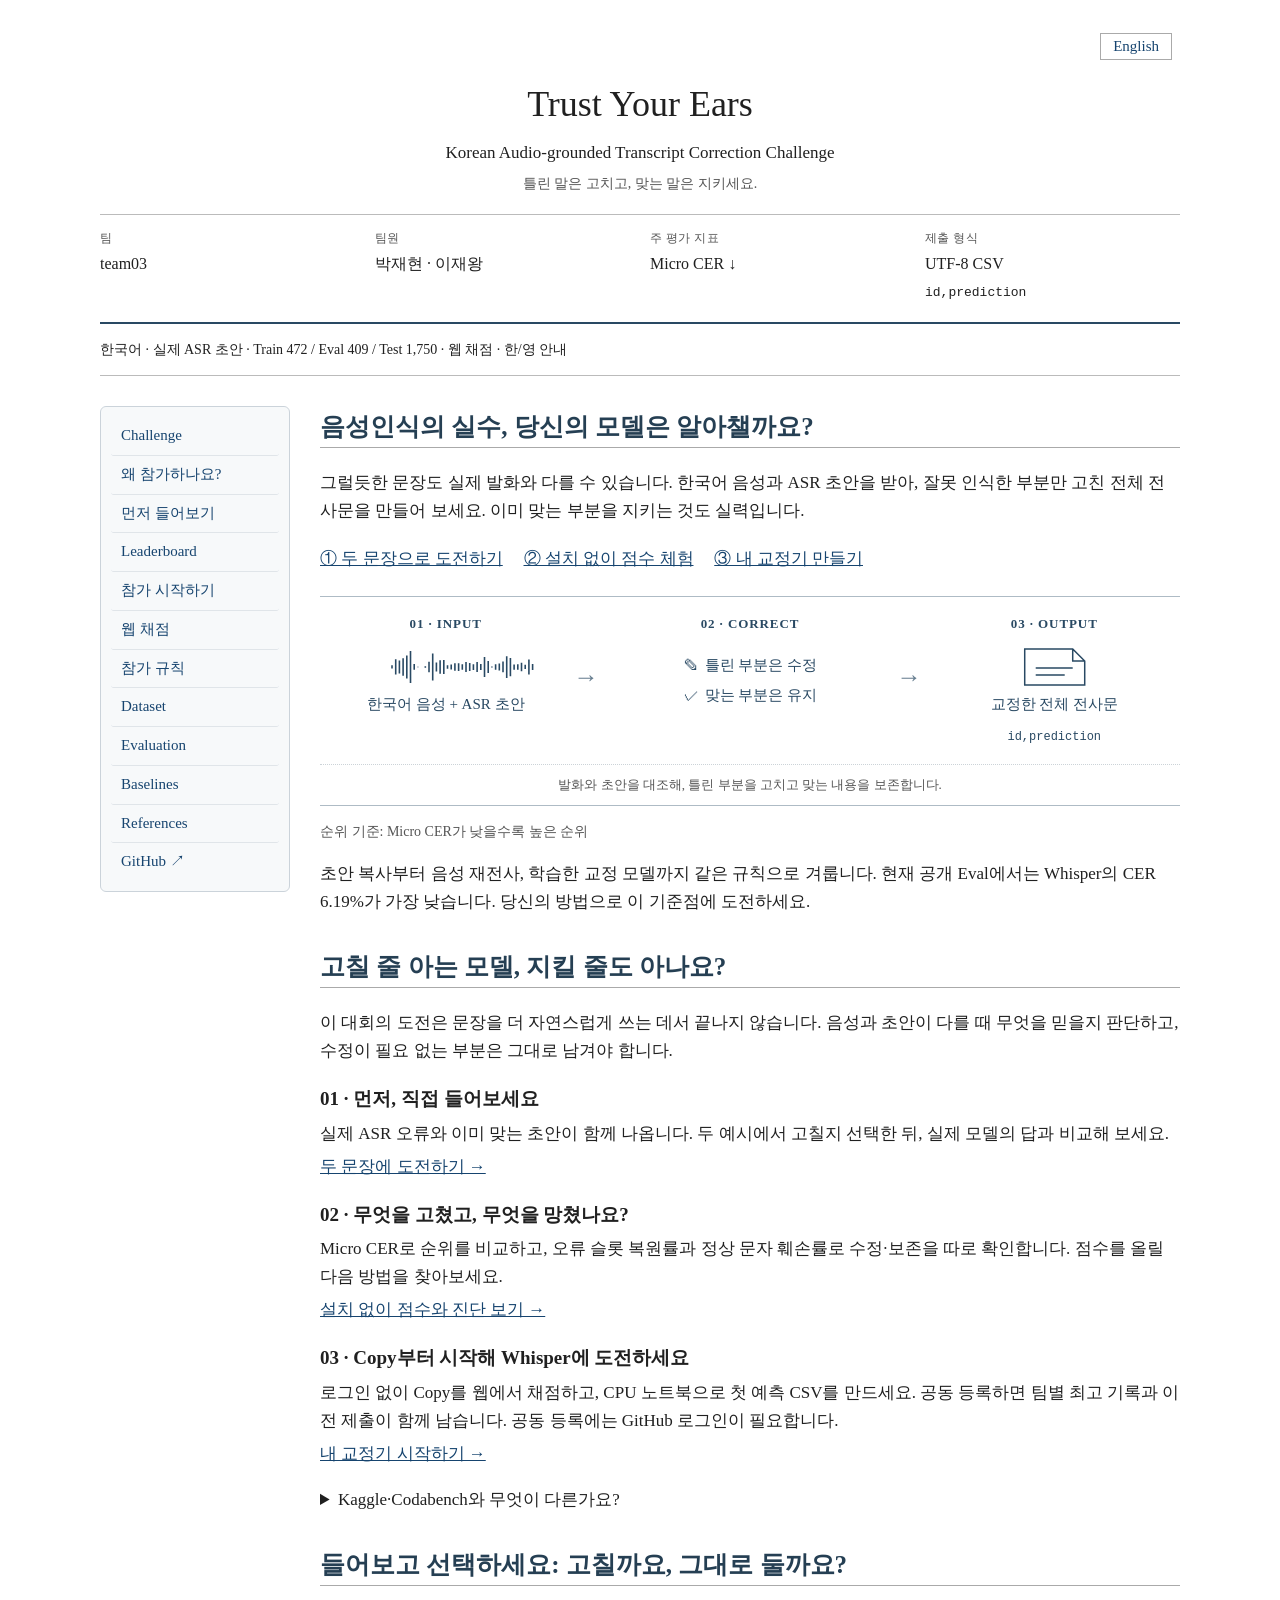
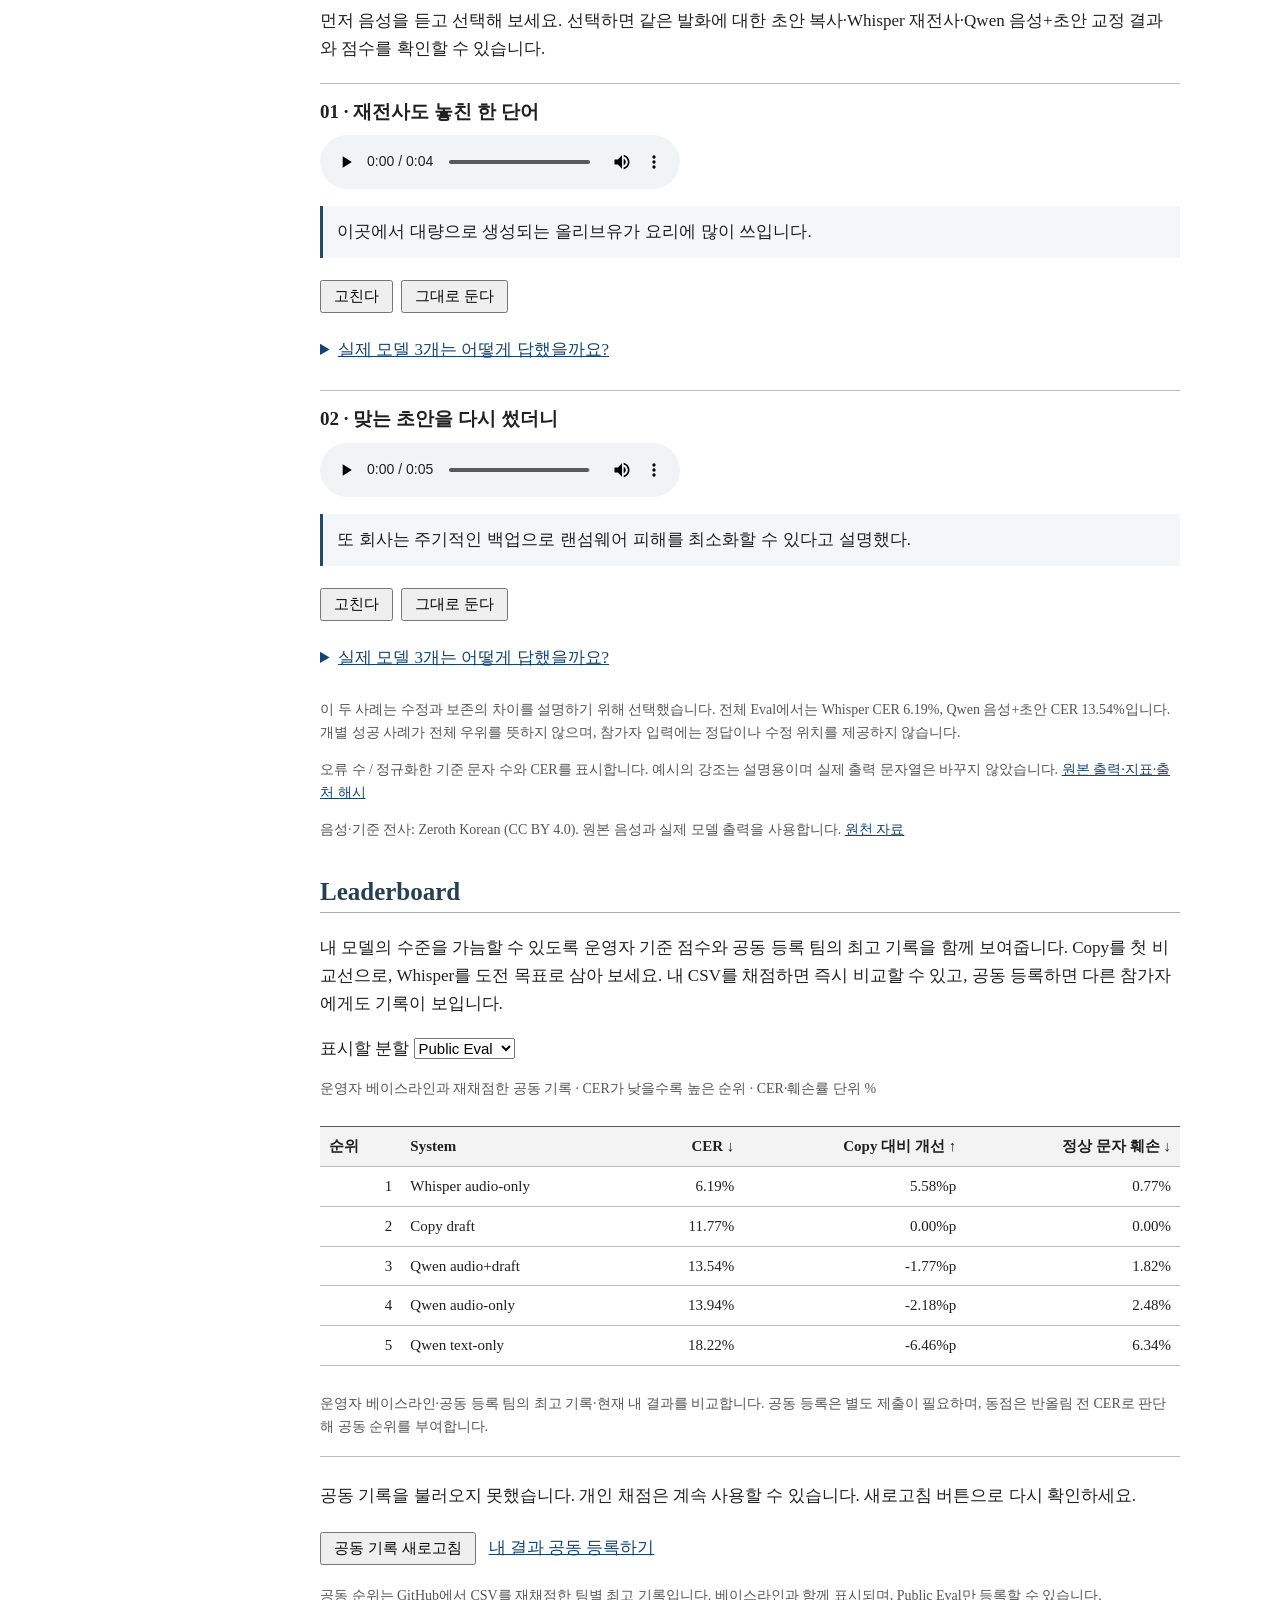
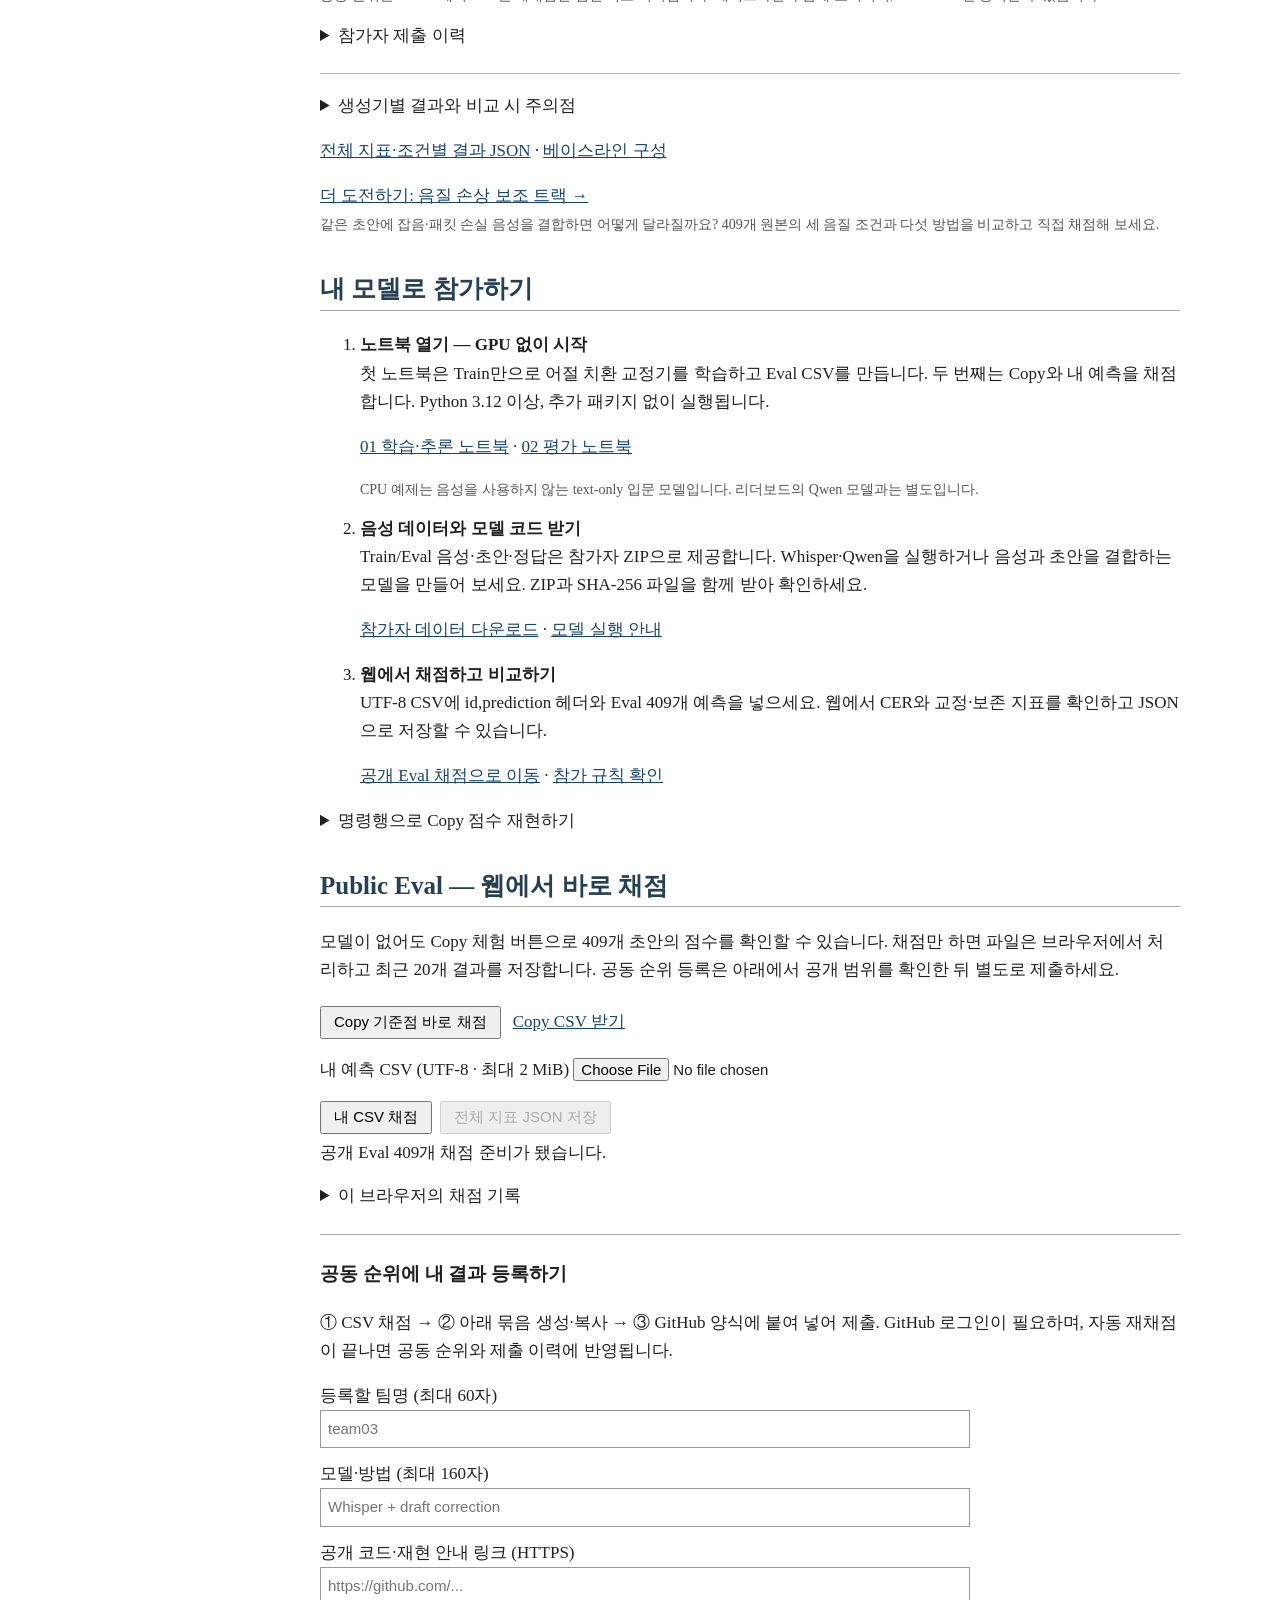
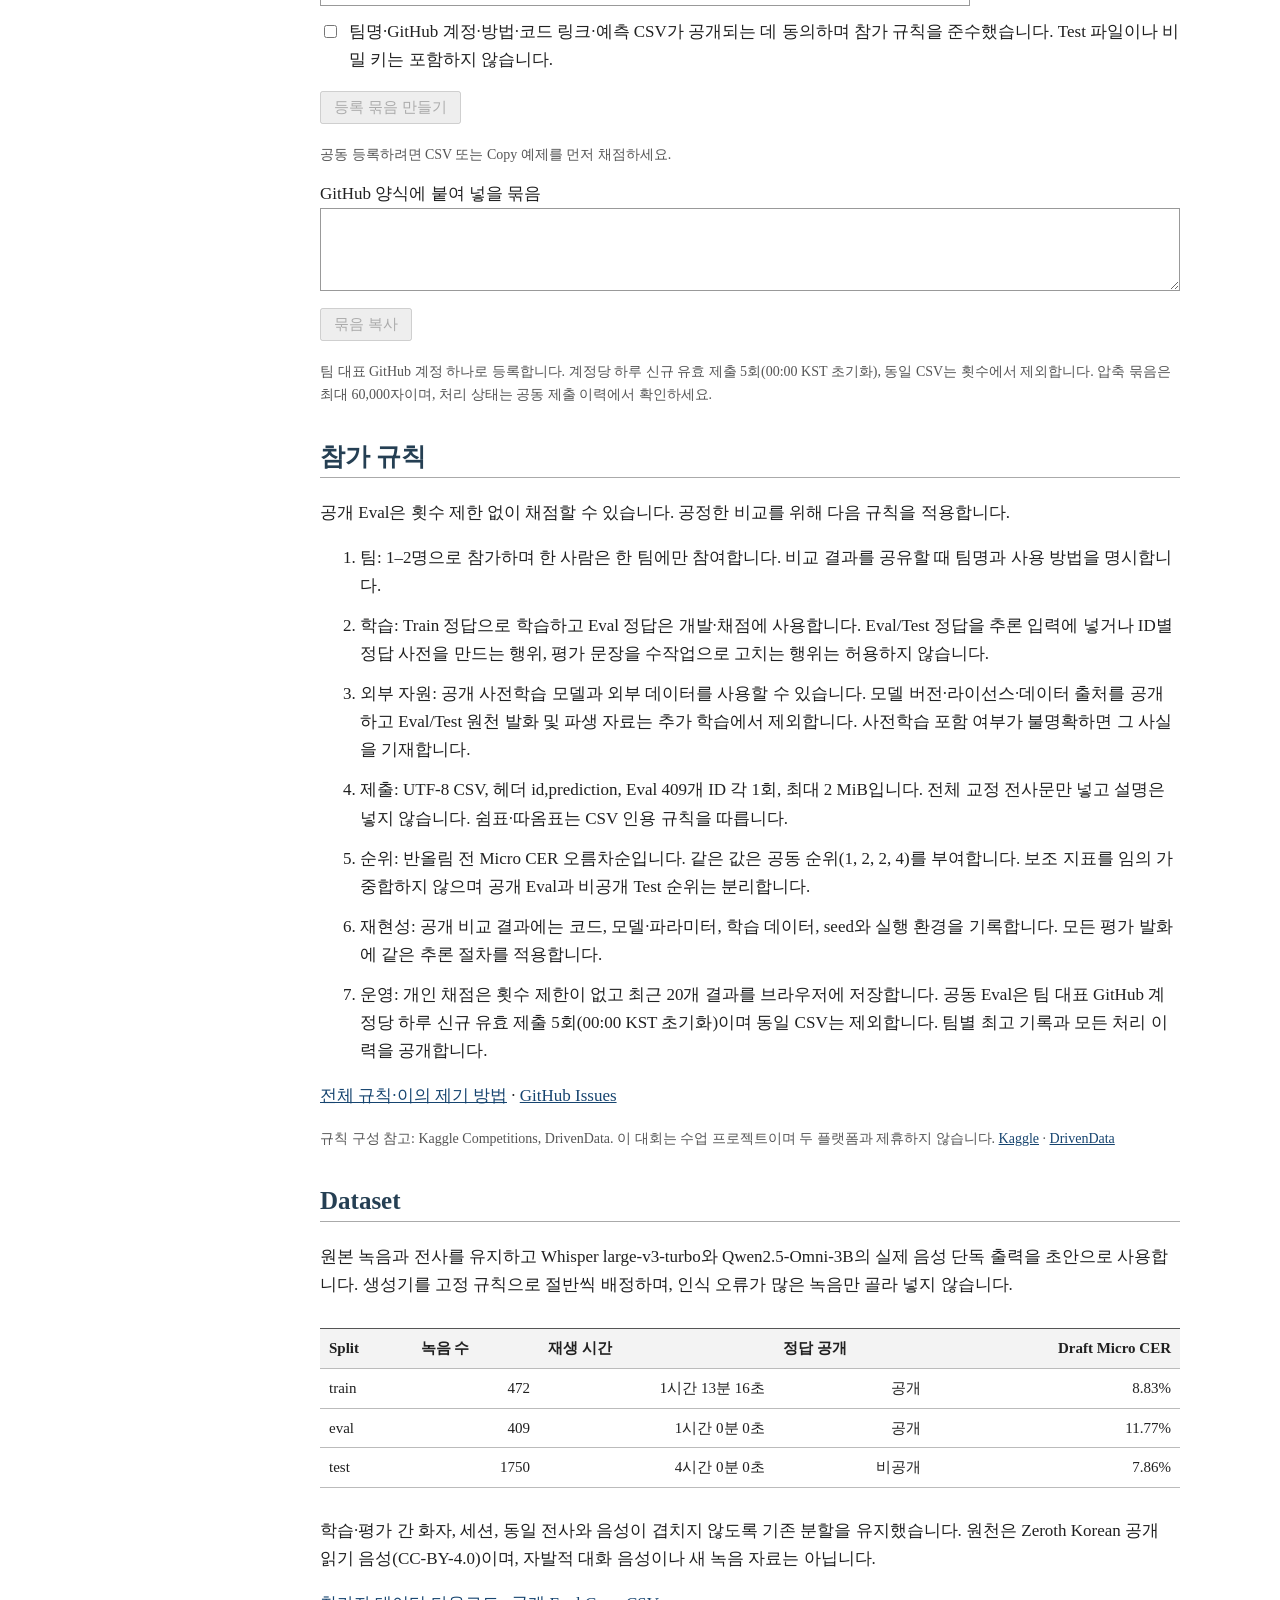
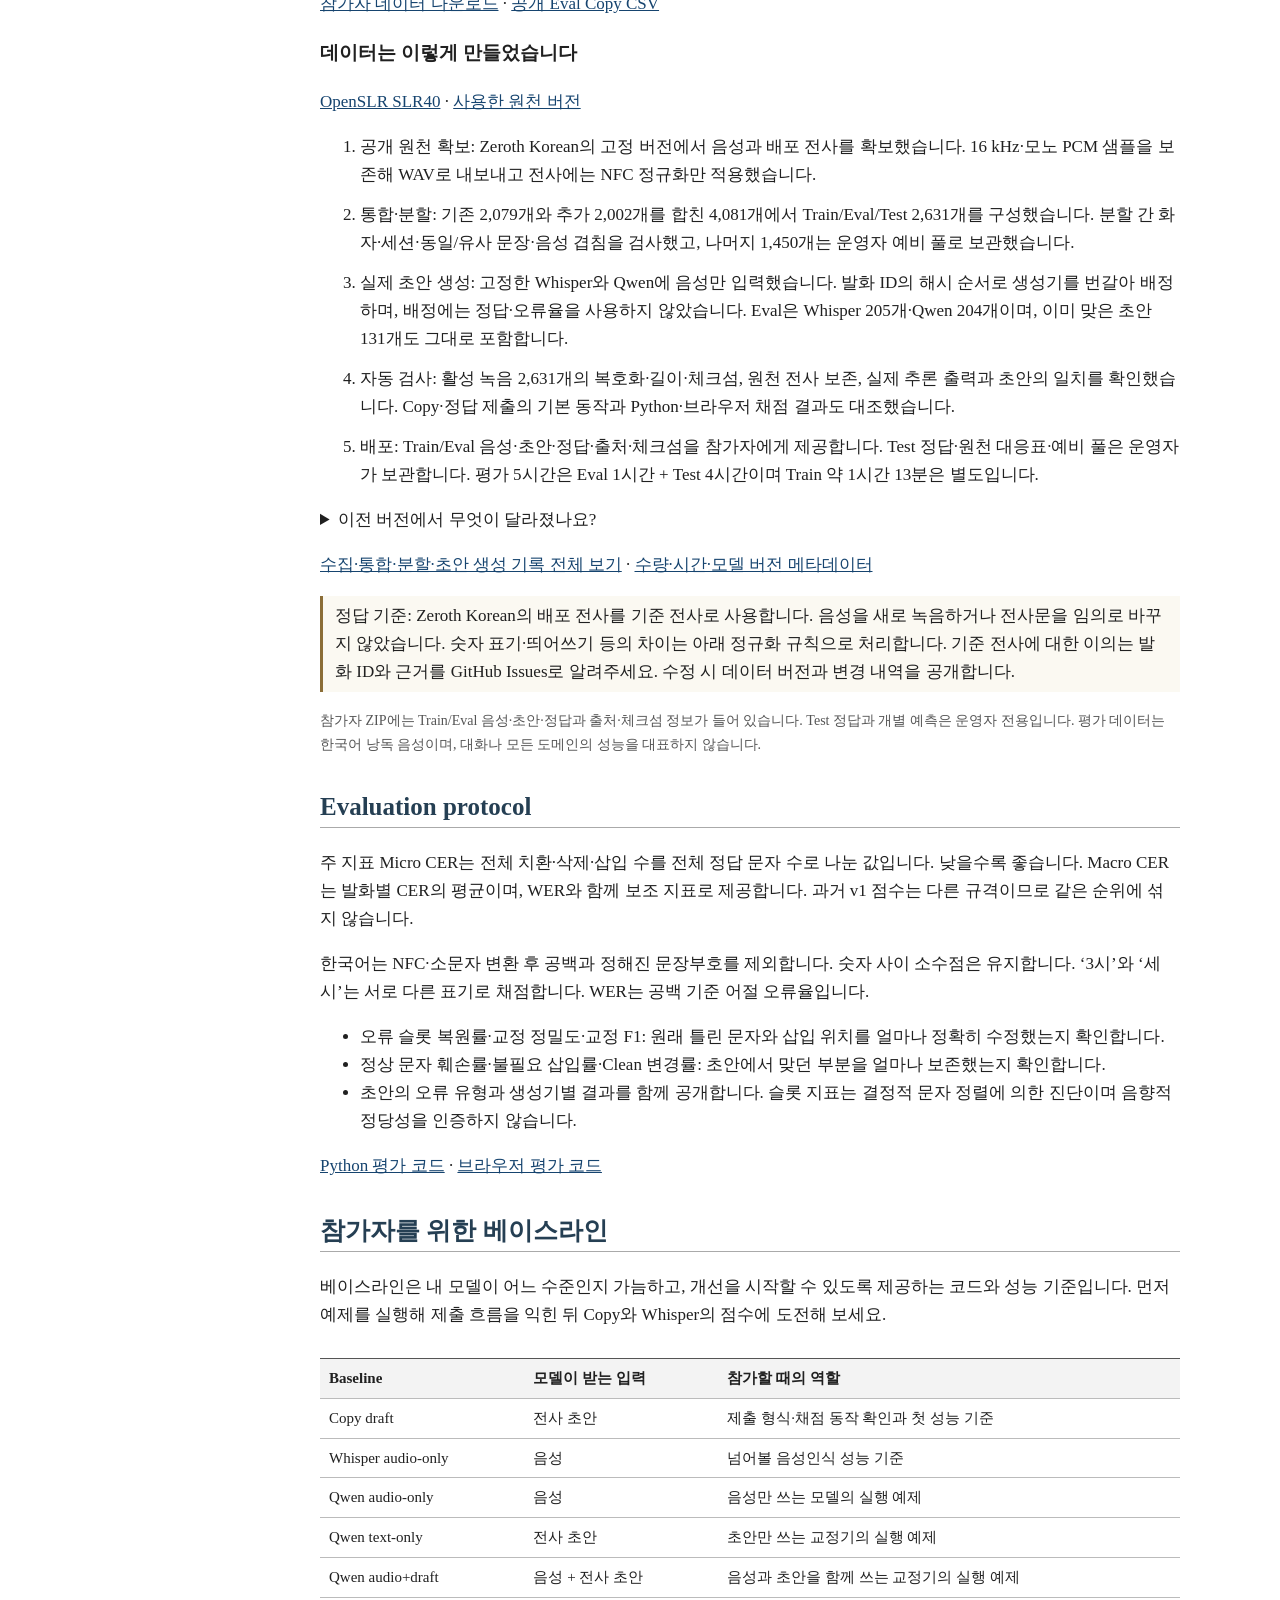
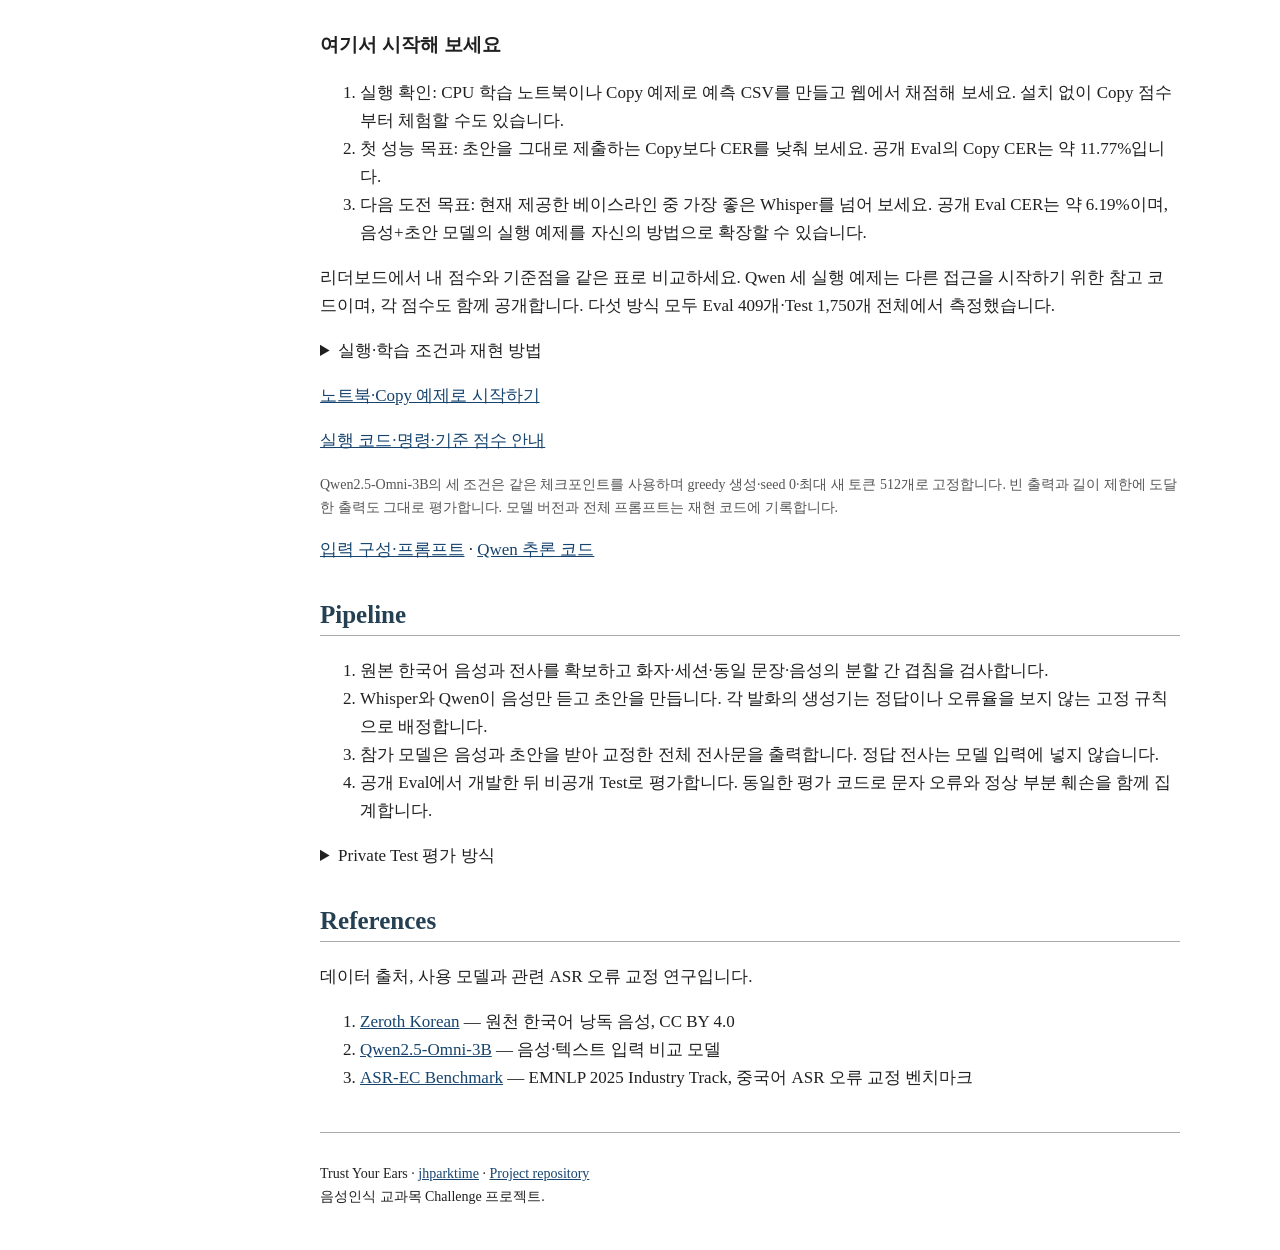
==== commit 18f91d2b: "Explain the challenge's participant value and surface repair diagnostics" ====
--- a/web/index.html
+++ b/web/index.html
@@ -7,13 +7,15 @@
 .draft{font-family:sans-serif;padding:12px 14px;background:#f5f6f7;border-left:3px solid #294963}.section-links a{display:inline-block;margin-right:8px}.quiz-feedback{font-size:15px;margin:6px 0}.quiz button[aria-pressed=true]{background:#e6edf4;border:2px solid #294963}.my-result td{background:#edf4fa;font-weight:bold}.rules-list li{margin:12px 0}.result-lead{font-size:20px;color:#253f53}button{cursor:pointer}button:disabled{cursor:default}summary{cursor:pointer}section{scroll-margin-top:18px}[hidden]{display:none!important}.task-flow{margin:20px 0 10px;border-block:1px solid #aebbc5;padding:16px 0 10px}.flow-steps{display:grid;grid-template-columns:1fr 1.15fr 1fr;gap:34px;list-style:none;padding:0;margin:0;color:#294963}.flow-steps li{position:relative;min-width:0;text-align:center}.flow-steps b{display:block;font-size:13px;letter-spacing:.07em}.flow-steps svg{display:block;width:100%;height:40px;margin:12px 0 5px}.flow-steps p{margin:5px 0;font-size:15px}.flow-steps code{font-size:12px}.flow-steps li:not(:last-child)::after{content:"→";position:absolute;right:-27px;top:43px;font-size:25px;color:#677e90}.flow-decisions{padding:12px 0}.flow-decisions p{margin:6px 0}.flow-decisions span[aria-hidden]{display:inline-block;width:18px}.task-flow figcaption{border-top:1px dotted #ccd3d8;margin-top:14px;padding-top:9px;text-align:center;font-size:13px}.comparison-table caption{text-align:left;color:#555;font-size:14px;margin:5px 0}.comparison-table th:first-child{width:22%}.comparison-table td.num{white-space:nowrap}.comparison-table td[lang]{font:15px/1.7 sans-serif}.comparison-table tbody th{background:white;border-top:0;font-size:14px;font-weight:normal}.correct-word{background:#e8eff5}.error-word{background:#fff0cb}.model-comparison{margin-top:12px}.model-comparison summary{color:#16446f;text-decoration:underline}@media(max-width:700px){.flow-steps{grid-template-columns:1fr;gap:30px}.flow-steps svg{max-width:180px;margin:8px auto}.flow-steps li:not(:last-child)::after{right:calc(50% - 9px);top:auto;bottom:-30px;transform:rotate(90deg)}.flow-decisions{padding:6px 0}.flow-steps p{font-size:16px}.comparison-table th:first-child{width:auto}.comparison-table td[lang]{font-size:14px}.comparison-table th,.comparison-table td{padding:7px 5px}}
 .challenge-meta{display:grid;grid-template-columns:repeat(4,minmax(0,1fr));gap:12px 20px;margin:18px 0 0;padding-top:14px;border-top:1px solid #bbb;text-align:left}.challenge-meta div{min-width:0}.challenge-meta dt{font-size:12px;color:#555;letter-spacing:.04em}.challenge-meta dd{margin:3px 0 0;font-size:16px;overflow-wrap:anywhere}.challenge-meta code{font-size:13px}@media(max-width:700px){.challenge-meta{grid-template-columns:repeat(2,minmax(0,1fr));gap:14px}.challenge-meta dd{font-size:15px}}
 .shared-registration{border-top:1px solid #aaa;margin-top:24px;padding-top:4px}.shared-registration input[type=text],.shared-registration input[type=url],.shared-registration textarea{display:block;box-sizing:border-box;width:100%;max-width:650px;padding:7px;border:1px solid #999;border-radius:0;font:15px/1.5 sans-serif}.shared-registration textarea{max-width:100%;overflow-wrap:anywhere;font:12px/1.4 monospace}.sharing-consent{display:flex;align-items:start;gap:9px}.sharing-consent input{margin-top:7px}.shared-result td{background:#f2f7f0}.shared-summary{margin:18px 0;border-block:1px solid #bbb;padding:8px 0}.shared-summary td{overflow-wrap:anywhere}.shared-summary table{min-width:620px}#local-history table{min-width:450px}
+.participation-reasons{list-style:none;padding-left:0}.participation-reasons li{margin:18px 0}.participation-reasons h3{margin:0}.participation-reasons p{margin:5px 0}.result-diagnostics{display:grid;grid-template-columns:1fr 1fr;gap:15px;border-block:1px solid #bbb;padding:12px 0}.result-diagnostics dt{font-size:15px}.result-diagnostics dd{margin:3px 0 0;font-size:22px;color:#253f53;font-variant-numeric:tabular-nums}@media(max-width:450px){.result-diagnostics{grid-template-columns:1fr;gap:8px}}
 </style></head><body>
 <a class="skip" href="#main" data-t="skip">본문으로 건너뛰기</a>
 <div class="language"><button id="language" type="button" aria-label="Switch language">English</button></div>
 <header><h1>Trust Your Ears</h1><p data-t="subtitle">Korean Audio-grounded Transcript Correction Challenge</p><p data-t="version" class="small">틀린 말은 고치고, 맞는 말은 지키세요.</p><dl class="challenge-meta" aria-label="Challenge information"><div><dt data-t="metaTeam">팀</dt><dd>team03</dd></div><div><dt data-t="metaMembers">팀원</dt><dd>박재현 · 이재왕</dd></div><div><dt data-t="metaMetric">주 평가 지표</dt><dd>Micro CER ↓</dd></div><div><dt data-t="metaOutput">제출 형식</dt><dd>UTF-8 CSV<br><code>id,prediction</code></dd></div></dl></header>
 <div class="status-line"><p data-t="atAGlance">한국어 · 실제 ASR 초안 · Train 472 / Eval 409 / Test 1,750 · 웹 채점 · 한/영 안내</p></div>
-<div class="layout"><nav aria-label="Sections"><a href="#overview" data-t="overview">Challenge</a><a href="#examples" data-t="examplesNav">먼저 들어보기</a><a href="#baselines">Leaderboard</a><a href="#start" data-t="startNav">참가 시작하기</a><a href="#submit" data-t="submit">웹 채점</a><a href="#rules" data-t="rulesNav">참가 규칙</a><a href="#data">Dataset</a><a href="#evaluation">Evaluation</a><a href="#method">Baselines</a><a href="#references">References</a><a href="https://github.com/jhparktime/TURST-YOUR-EARS">GitHub ↗</a></nav>
+<div class="layout"><nav aria-label="Sections"><a href="#overview" data-t="overview">Challenge</a><a data-t="whyNav" href="#why">왜 참가하나요?</a><a href="#examples" data-t="examplesNav">먼저 들어보기</a><a href="#baselines">Leaderboard</a><a href="#start" data-t="startNav">참가 시작하기</a><a href="#submit" data-t="submit">웹 채점</a><a href="#rules" data-t="rulesNav">참가 규칙</a><a href="#data">Dataset</a><a href="#evaluation">Evaluation</a><a href="#method">Baselines</a><a href="#references">References</a><a href="https://github.com/jhparktime/TURST-YOUR-EARS">GitHub ↗</a></nav>
 <main id="main"><section id="overview"><h2 data-t="overviewTitle">음성인식의 실수, 당신의 모델은 알아챌까요?</h2><p data-t="task">그럴듯한 문장도 실제 발화와 다를 수 있습니다. 한국어 음성과 ASR 초안을 받아, 잘못 인식한 부분만 고친 전체 전사문을 만들어 보세요. 이미 맞는 부분을 지키는 것도 실력입니다.</p><p class="section-links"><a data-t="listenCTA" href="#examples">① 두 문장으로 도전하기</a> &nbsp; <a data-t="demoCTA" href="#submit">② 설치 없이 점수 체험</a> &nbsp; <a data-t="notebookCTA" href="#start">③ 내 교정기 만들기</a></p><figure class="task-flow" aria-labelledby="taskFlowCaption"><ol class="flow-steps"><li><b>01 · INPUT</b><svg viewBox="0 0 180 40" aria-hidden="true" data-waveform-source="601a22f6ff80b3227f4e"><path d="M 3.0 20.0 v 0.1 M 6.7 20.0 v 0.1 M 10.4 20.0 v 0.1 M 14.1 20.0 v 0.1 M 17.8 20.0 v 0.1 M 21.5 20.0 v 0.0 M 25.2 20.0 v 0.1 M 28.9 20.0 v 0.0 M 32.6 20.0 v 0.0 M 36.3 18.3 v 3.3 M 40.0 12.3 v 15.3 M 43.7 13.6 v 12.8 M 47.4 11.2 v 17.5 M 51.1 8.5 v 23.0 M 54.8 4.0 v 32.0 M 58.5 17.1 v 5.7 M 62.2 19.8 v 0.4 M 65.9 19.9 v 0.1 M 69.6 19.2 v 1.5 M 73.3 14.7 v 10.6 M 77.0 6.5 v 26.9 M 80.7 15.5 v 9.0 M 84.4 13.3 v 13.5 M 88.1 13.1 v 13.9 M 91.8 18.2 v 3.6 M 95.5 17.6 v 4.9 M 99.2 16.3 v 7.4 M 102.9 16.2 v 7.7 M 106.6 17.3 v 5.4 M 110.3 15.1 v 9.9 M 114.0 15.9 v 8.1 M 117.7 17.2 v 5.7 M 121.4 15.1 v 9.9 M 125.1 17.0 v 6.0 M 128.8 10.0 v 19.9 M 132.5 13.9 v 12.1 M 136.2 19.5 v 1.1 M 139.9 17.2 v 5.6 M 143.6 16.5 v 7.0 M 147.3 14.6 v 10.7 M 151.0 9.2 v 21.7 M 154.7 10.9 v 18.3 M 158.4 17.4 v 5.3 M 162.1 17.3 v 5.4 M 165.8 15.7 v 8.6 M 169.5 17.8 v 4.3 M 173.2 12.5 v 14.9 M 176.9 17.1 v 5.8" fill="none" stroke="currentColor" stroke-width="1.6"/></svg><p data-t="flowAudioDraft">한국어 음성 + ASR 초안</p></li><li><b>02 · CORRECT</b><div class="flow-decisions"><p><span aria-hidden="true">✎</span> <span data-t="flowEdit">틀린 부분은 수정</span></p><p><span aria-hidden="true">✓</span> <span data-t="flowKeep">맞는 부분은 유지</span></p></div></li><li><b>03 · OUTPUT</b><svg viewBox="0 0 180 40" aria-hidden="true"><path d="M60 2h48l12 12v24H60z M108 2v12h12 M71 21h37 M71 28h29" fill="none" stroke="currentColor" stroke-width="1.5"/></svg><p data-t="flowTranscript">교정한 전체 전사문</p><code>id,prediction</code></li></ol><figcaption data-t="flowCaption" id="taskFlowCaption" class="small">발화와 초안을 대조해, 틀린 부분을 고치고 맞는 내용을 보존합니다.</figcaption></figure><p class="small"><span data-t="factRanking">순위 기준: Micro CER가 낮을수록 높은 순위</span></p><p data-t="challengeInvite">초안 복사부터 음성 재전사, 학습한 교정 모델까지 같은 규칙으로 겨룹니다. 현재 공개 Eval에서는 Whisper의 CER 6.19%가 가장 낮습니다. 당신의 방법으로 이 기준점에 도전하세요.</p></section>
+<section id="why"><h2 data-t="whyTitle">고칠 줄 아는 모델, 지킬 줄도 아나요?</h2><p data-t="whyIntro">이 대회의 도전은 문장을 더 자연스럽게 쓰는 데서 끝나지 않습니다. 음성과 초안이 다를 때 무엇을 믿을지 판단하고, 수정이 필요 없는 부분은 그대로 남겨야 합니다.</p><ol class="participation-reasons"><li><h3 data-t="whyListen">01 · 먼저, 직접 들어보세요</h3><p data-t="whyListenText">실제 ASR 오류와 이미 맞는 초안이 함께 나옵니다. 두 예시에서 고칠지 선택한 뒤, 실제 모델의 답과 비교해 보세요.</p><a data-t="whyListenCTA" href="#examples">두 문장에 도전하기 →</a></li><li><h3 data-t="whyFeedback">02 · 무엇을 고쳤고, 무엇을 망쳤나요?</h3><p data-t="whyFeedbackText">Micro CER로 순위를 비교하고, 오류 슬롯 복원률과 정상 문자 훼손률로 수정·보존을 따로 확인합니다. 점수를 올릴 다음 방법을 찾아보세요.</p><a data-t="whyFeedbackCTA" href="#submit">설치 없이 점수와 진단 보기 →</a></li><li><h3 data-t="whyStart">03 · Copy부터 시작해 Whisper에 도전하세요</h3><p data-t="whyStartText">로그인 없이 Copy를 웹에서 채점하고, CPU 노트북으로 첫 예측 CSV를 만드세요. 공동 등록하면 팀별 최고 기록과 이전 제출이 함께 남습니다. 공동 등록에는 GitHub 로그인이 필요합니다.</p><a data-t="whyStartCTA" href="#start">내 교정기 시작하기 →</a></li></ol><details><summary data-t="platformSummary">Kaggle·Codabench와 무엇이 다른가요?</summary><p data-t="platformIntro">두 플랫폼도 맞춤 채점과 리더보드를 지원합니다. 우리의 차이는 플랫폼에 없는 기능을 발명했다는 데 있지 않고, 한국어 전사 교정에 맞춰 과제·체험·진단을 한 흐름으로 구성한 데 있습니다.</p><div class="table-wrap"><table><thead><tr><th data-t="platformAspect">비교 항목</th><th data-t="platformGeneral">Kaggle·Codabench</th><th data-t="platformOurs">Trust Your Ears의 구성</th></tr></thead><tbody><tr><th data-t="platformTask" scope="row">과제</th><td data-t="platformTaskGeneral">주최자가 데이터와 문제를 정의하는 범용 대회 플랫폼</td><td data-t="platformTaskOurs">한국어 음성 + 실제 ASR 초안 → 필요한 부분만 교정</td></tr><tr><th data-t="platformScore" scope="row">평가 피드백</th><td data-t="platformScoreGeneral">주최자가 채점 규칙을 구성; Codabench는 여러 지표 열 지원</td><td data-t="platformScoreOurs">Micro CER 순위 + 오류 복원·정상 부분 보존 진단</td></tr><tr><th data-t="platformFlow" scope="row">첫 참여</th><td data-t="platformFlowGeneral">플랫폼에서 예측 파일을 제출하고 채점 결과 확인</td><td data-t="platformFlowOurs">음성 선택 체험 → 브라우저 채점 → CPU 노트북 → 공동 등록</td></tr><tr><th data-t="platformOperation" scope="row">현재 운영 범위</th><td data-t="platformOperationGeneral">플랫폼에 대회·제출·리더보드를 구성</td><td data-t="platformOperationOurs">GitHub Pages + Actions 재채점. 공동 Eval은 개발용 공개 기록; Private Test는 운영자 별도 평가</td></tr></tbody></table></div><p data-t="platformLimits" class="small">공개 Eval 정답은 개발·재현을 위해 배포합니다. 공동 등록 시 예측 CSV와 방법이 공개되며 GitHub 양식 제출이 필요합니다. 비공개 Test 온라인 접수는 현재 연결되어 있지 않습니다.</p><p class="small"><span data-t="platformSources">공식 문서:</span> <a href="https://www.kaggle.com/docs/competitions-setup">Kaggle</a> · <a href="https://docs.codabench.org/v1.27/Organizers/Benchmark_Creation/Leaderboard-Functionality/">Codabench</a> · <a data-t="platformDoc" href="https://github.com/jhparktime/TURST-YOUR-EARS/blob/main/docs/platform-comparison.md">비교 근거·운영 범위 자세히 보기</a></p></details></section>
 <section id="examples"><h2 data-t="examplesTitle">들어보고 선택하세요: 고칠까요, 그대로 둘까요?</h2><p data-t="examplesIntro">먼저 음성을 듣고 선택해 보세요. 선택하면 같은 발화에 대한 초안 복사·Whisper 재전사·Qwen 음성+초안 교정 결과와 점수를 확인할 수 있습니다.</p><article class="example" data-example-id="601a22f6ff80b3227f4e"><h3>01 · <span data-t="exampleOne">재전사도 놓친 한 단어</span></h3><audio controls preload="metadata" src="assets/examples-v2/601a22f6ff80b3227f4e.wav" aria-label="1번째 예시 음성" data-audio-kind="repair"></audio><p class="draft" lang="ko">이곳에서 대량으로 생성되는 올리브유가 요리에 많이 쓰입니다.</p><div class="quiz" data-quiz="repair"><button type="button" data-choice="edit" data-t="chooseEdit">고친다</button><button type="button" data-choice="keep" data-t="chooseKeep">그대로 둔다</button><output role="status" class="quiz-feedback"></output></div><details class="model-comparison"><summary><span data-t="showComparison">실제 모델 3개는 어떻게 답했을까요?</span></summary><p><strong><span data-t="exampleReference">기준 전사</span></strong><br><span lang="ko">이곳에서 대량으로 생산되는 올리브유가 요리에 많이 쓰입니다</span></p><div class="table-wrap"><table class="comparison-table"><caption><span data-t="comparisonCaption">같은 발화에 대한 저장된 베이스라인 출력</span></caption><thead><tr><th>System</th><th><span data-t="comparisonTranscript">실제 출력 전사문</span></th><th class="num"><span data-t="comparisonMetric">문자 오류 · CER ↓</span></th></tr></thead><tbody><tr><th scope="row">Copy draft</th><td lang="ko" data-prediction-system="Copy draft">이곳에서 대량으로 <mark class="error-word">생성</mark>되는 올리브유가 요리에 많이 쓰입니다.</td><td class="num">1 / 26<br>3.85%</td></tr><tr><th scope="row">Whisper audio-only</th><td lang="ko" data-prediction-system="Whisper audio-only">이곳에서 대량으로 <mark class="error-word">생성</mark>되는 올리브유가 요리에 많이 쓰입니다.</td><td class="num">1 / 26<br>3.85%</td></tr><tr><th scope="row">Qwen audio+draft</th><td lang="ko" data-prediction-system="Qwen audio+draft">이곳에서 대량으로 <mark class="correct-word">생산</mark>되는 올리브유가 요리에 많이 쓰입니다.</td><td class="num">0 / 26<br>0.00%</td></tr></tbody></table></div><p data-t="comparisonRepair">이 발화에서는 Whisper 초안의 “생성”이 재전사에도 남았습니다. Qwen은 음성과 초안을 함께 받아 “생산”으로 교정했습니다. Whisper가 초안을 만들었으므로 Copy와 Whisper 출력은 같습니다.</p><p class="small">Public Eval · <code>601a22f6ff80b3227f4e</code> · 4.78 s</p></details></article>
 <article class="example" data-example-id="e245e5eed59e0ba5fc1a"><h3>02 · <span data-t="exampleTwo">맞는 초안을 다시 썼더니</span></h3><audio controls preload="metadata" src="assets/examples-v2/e245e5eed59e0ba5fc1a.wav" aria-label="2번째 예시 음성" data-audio-kind="preserve"></audio><p class="draft" lang="ko">또 회사는 주기적인 백업으로 랜섬웨어 피해를 최소화할 수 있다고 설명했다.</p><div class="quiz" data-quiz="preserve"><button type="button" data-choice="edit" data-t="chooseEdit">고친다</button><button type="button" data-choice="keep" data-t="chooseKeep">그대로 둔다</button><output role="status" class="quiz-feedback"></output></div><details class="model-comparison"><summary><span data-t="showComparison">실제 모델 3개는 어떻게 답했을까요?</span></summary><p><strong><span data-t="exampleReference">기준 전사</span></strong><br><span lang="ko">또 회사는 주기적인 백업으로 랜섬웨어 피해를 최소화 할 수 있다고 설명했다</span></p><div class="table-wrap"><table class="comparison-table"><caption><span data-t="comparisonCaption">같은 발화에 대한 저장된 베이스라인 출력</span></caption><thead><tr><th>System</th><th><span data-t="comparisonTranscript">실제 출력 전사문</span></th><th class="num"><span data-t="comparisonMetric">문자 오류 · CER ↓</span></th></tr></thead><tbody><tr><th scope="row">Copy draft</th><td lang="ko" data-prediction-system="Copy draft">또 회사는 주기적인 백업으로 <mark class="correct-word">랜섬웨어</mark> 피해를 최소화할 수 있다고 설명했다.</td><td class="num">0 / 31<br>0.00%</td></tr><tr><th scope="row">Whisper audio-only</th><td lang="ko" data-prediction-system="Whisper audio-only">또 회사는 주기적인 백업으로 <mark class="error-word">랜선웨어</mark> 피해를 최소화할 수 있다고 설명했다.</td><td class="num">1 / 31<br>3.23%</td></tr><tr><th scope="row">Qwen audio+draft</th><td lang="ko" data-prediction-system="Qwen audio+draft">또 회사는 주기적인 백업으로 <mark class="correct-word">랜섬웨어</mark> 피해를 최소화할 수 있다고 설명했다.</td><td class="num">0 / 31<br>0.00%</td></tr></tbody></table></div><p data-t="comparisonKeep">Qwen 초안의 “랜섬웨어”는 맞습니다. Whisper로 다시 전사하면 “랜선웨어”로 바뀌지만, 음성+초안 모델은 맞는 내용을 유지했습니다. 띄어쓰기·문장부호 차이는 CER에서 제외합니다.</p><p class="small">Public Eval · <code>e245e5eed59e0ba5fc1a</code> · 5.72 s</p></details></article><p data-t="comparisonScope" class="small">이 두 사례는 수정과 보존의 차이를 설명하기 위해 선택했습니다. 전체 Eval에서는 Whisper CER 6.19%, Qwen 음성+초안 CER 13.54%입니다. 개별 성공 사례가 전체 우위를 뜻하지 않으며, 참가자 입력에는 정답이나 수정 위치를 제공하지 않습니다.</p><p class="small"><span data-t="comparisonDenominator">오류 수 / 정규화한 기준 문자 수와 CER를 표시합니다. 예시의 강조는 설명용이며 실제 출력 문자열은 바꾸지 않았습니다.</span> <a href="https://github.com/jhparktime/TURST-YOUR-EARS/blob/main/web/assets/examples-v2/model-comparison.json"><span data-t="comparisonData">원본 출력·지표·출처 해시</span></a></p><p class="small"><span data-t="exampleAttribution">음성·기준 전사: Zeroth Korean (CC BY 4.0). 원본 음성과 실제 모델 출력을 사용합니다.</span> <a href="https://huggingface.co/datasets/kresnik/zeroth_korean" data-t="exampleSource">원천 자료</a></p></section>
 <section id="baselines"><h2>Leaderboard</h2><p data-t="comparison">내 모델의 수준을 가늠할 수 있도록 운영자 기준 점수와 공동 등록 팀의 최고 기록을 함께 보여줍니다. Copy를 첫 비교선으로, Whisper를 도전 목표로 삼아 보세요. 내 CSV를 채점하면 즉시 비교할 수 있고, 공동 등록하면 다른 참가자에게도 기록이 보입니다.</p><label><span data-t="splitLabel">표시할 분할</span> <select id="benchmarkSplit"><option value="eval">Public Eval</option><option value="test">Private Test</option></select></label><p id="benchmarkStatus" class="small" role="status"></p><div class="table-wrap"><table><thead><tr><th data-t="rank">순위</th><th>System</th><th class="num">CER ↓</th><th class="num" data-t="improvement">Copy 대비 개선 ↑</th><th class="num" data-t="harm">정상 문자 훼손 ↓</th></tr></thead><tbody id="benchmarkRows"></tbody></table></div><p data-t="leaderboardNote" class="small">운영자 베이스라인·공동 등록 팀의 최고 기록·현재 내 결과를 비교합니다. 공동 등록은 별도 제출이 필요하며, 동점은 반올림 전 CER로 판단해 공동 순위를 부여합니다.</p><div class="shared-summary"><p id="sharedStatus" role="status"></p><button id="refreshShared" type="button" data-t="refreshSharedLabel">공동 기록 새로고침</button> <a href="#shared-registration" data-t="sharedRegisterLink">내 결과 공동 등록하기</a><p class="small" data-t="sharedScope">공동 순위는 GitHub에서 CSV를 재채점한 팀별 최고 기록입니다. 베이스라인과 함께 표시되며, Public Eval만 등록할 수 있습니다.</p><details><summary data-t="sharedHistoryTitle">참가자 제출 이력</summary><div class="table-wrap"><table><thead><tr><th data-t="recordLabel">제출</th><th data-t="timeLabel">시각</th><th data-t="teamAccountLabel">팀 · 계정</th><th data-t="methodLabel">방법</th><th data-t="statusLabel">처리 상태</th><th>CER ↓</th></tr></thead><tbody id="sharedHistoryRows"></tbody></table></div><p class="small" data-t="sharedHistoryNote">최근 제출 50건을 표시합니다. 중복·반려도 이력에 남으며, 전체 기록은 원본 JSON에서 확인할 수 있습니다.</p><a href="https://raw.githubusercontent.com/jhparktime/TURST-YOUR-EARS/leaderboard-data/public-eval.json" data-t="sharedRaw">전체 공동 기록 JSON</a></details></div><details><summary data-t="sourceDetails">생성기별 결과와 비교 시 주의점</summary><p data-t="overlap">Whisper·Qwen은 초안을 생성한 모델이기도 합니다. 각 모델의 Audio-only 결과는 자신이 만든 초안 부분집합에서 Copy와 같습니다. 전체 점수와 생성기별 점수를 함께 비교하세요.</p><div class="table-wrap"><table><thead><tr><th>System</th><th>Draft source</th><th class="num">N</th><th class="num">Draft CER</th><th class="num">Output CER</th></tr></thead><tbody id="sourceRows"></tbody></table></div><p data-t="benchmarkLimits" class="small">Qwen 세 조건은 같은 체크포인트를 사용합니다. 공개 원천 자료가 사전학습에 포함됐을 가능성은 배제할 수 없습니다.</p></details><p><a data-t="allMetrics" href="data-v2/baselines.json">전체 지표·조건별 결과 JSON</a> · <a data-t="methodCTA" href="#method">베이스라인 구성</a></p><p><a href="stress.html" data-t="stressLink">더 도전하기: 음질 손상 보조 트랙 →</a><br><span class="small" data-t="stressDescription">같은 초안에 잡음·패킷 손실 음성을 결합하면 어떻게 달라질까요? 409개 원본의 세 음질 조건과 다섯 방법을 비교하고 직접 채점해 보세요.</span></p></section>
@@ -52,5 +54,5 @@
 <ol><li><a href="https://huggingface.co/datasets/kresnik/zeroth_korean">Zeroth Korean</a><span data-t="referenceData"> — 원천 한국어 낭독 음성, CC BY 4.0</span></li><li><a href="https://huggingface.co/Qwen/Qwen2.5-Omni-3B">Qwen2.5-Omni-3B</a><span data-t="referenceModel"> — 음성·텍스트 입력 비교 모델</span></li><li><a href="https://aclanthology.org/2025.emnlp-industry.110/">ASR-EC Benchmark</a><span data-t="referencePaper"> — EMNLP 2025 Industry Track, 중국어 ASR 오류 교정 벤치마크</span></li></ol></section>
 <footer><p>Trust Your Ears · <a href="https://github.com/jhparktime">jhparktime</a> · <a href="https://github.com/jhparktime/TURST-YOUR-EARS">Project repository</a><br><span data-t="footer">음성인식 교과목 Challenge 프로젝트.</span></p></footer>
 </main></div>
-<script src="config-v2.js"></script><script src="scorer.js"></script><script src="scorer-v2.js"></script><script src="leaderboard-v2.js"></script><script src="public-results-v2.js"></script><script src="community-v2.js"></script><script src="v2-app.js?v=20261023-community"></script>
+<script src="config-v2.js"></script><script src="scorer.js"></script><script src="scorer-v2.js"></script><script src="leaderboard-v2.js"></script><script src="public-results-v2.js"></script><script src="community-v2.js"></script><script src="v2-app.js?v=20261023-participation"></script>
 </body></html>
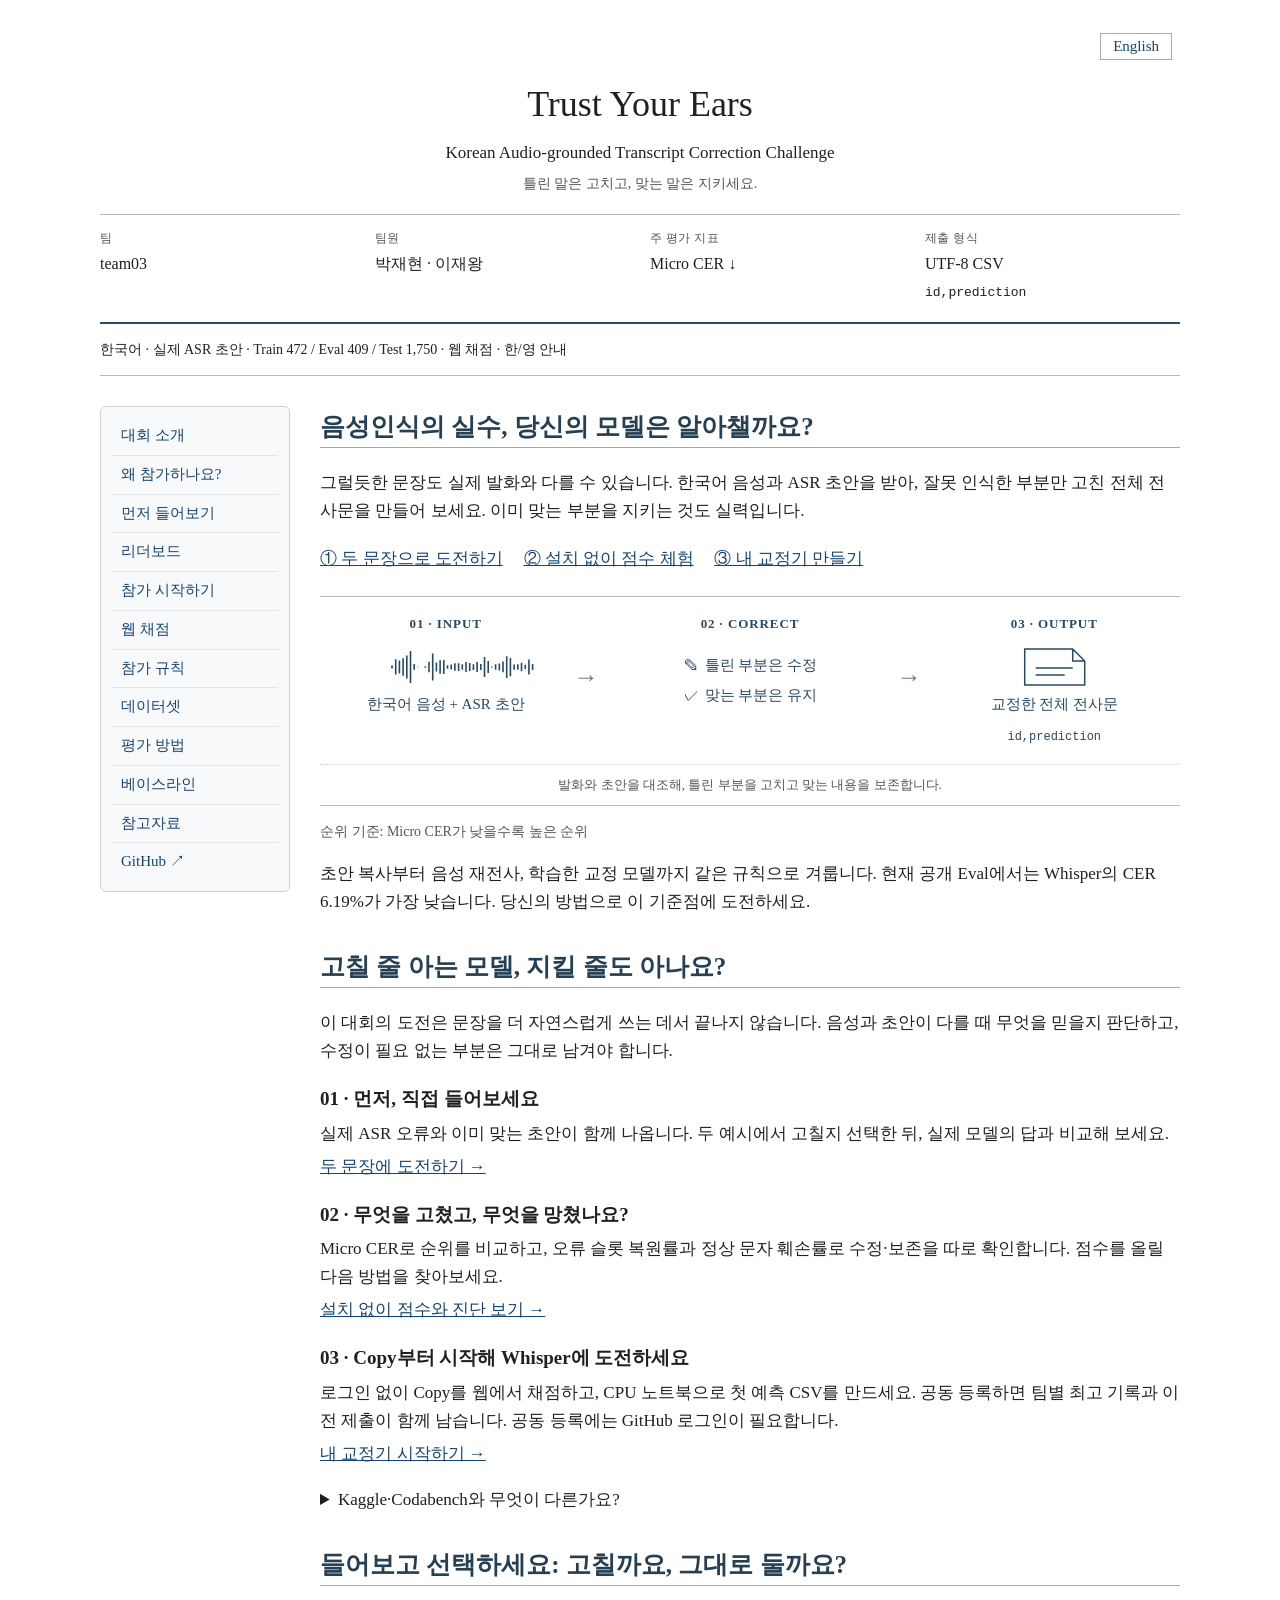
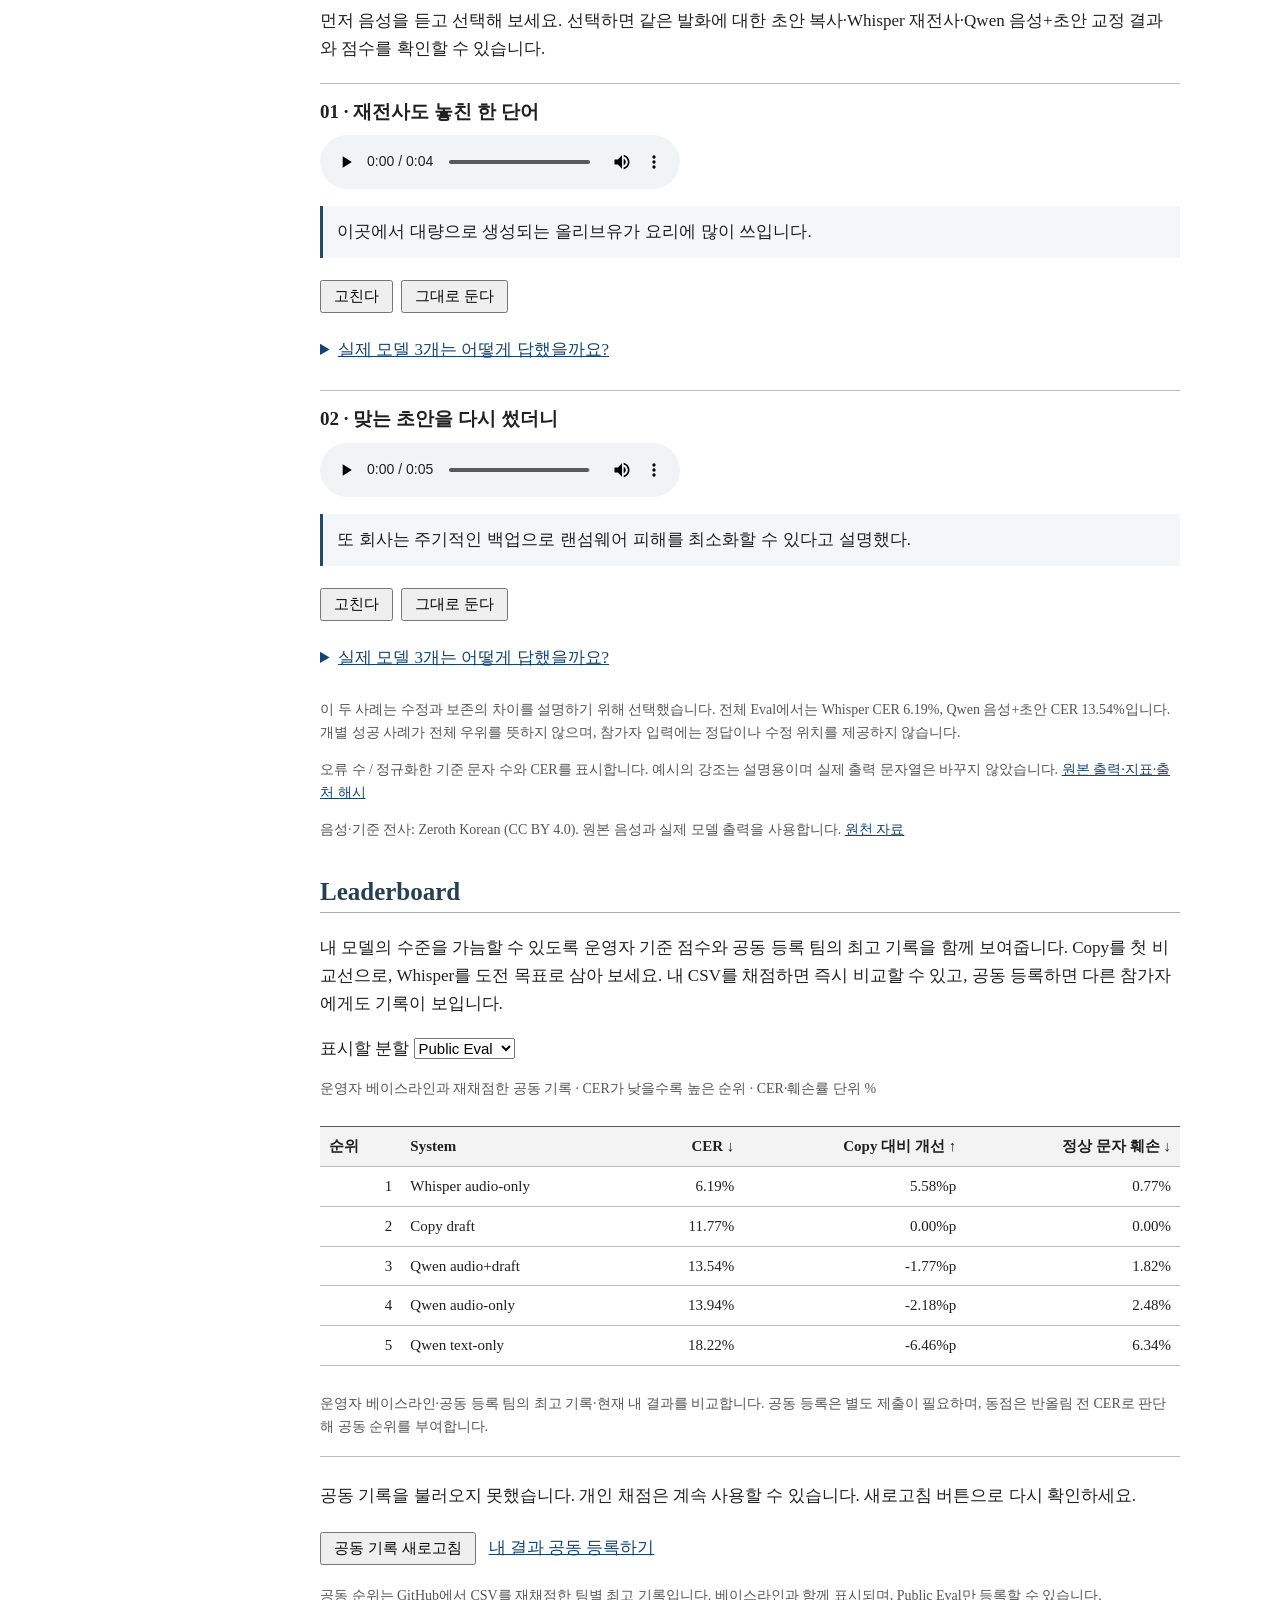
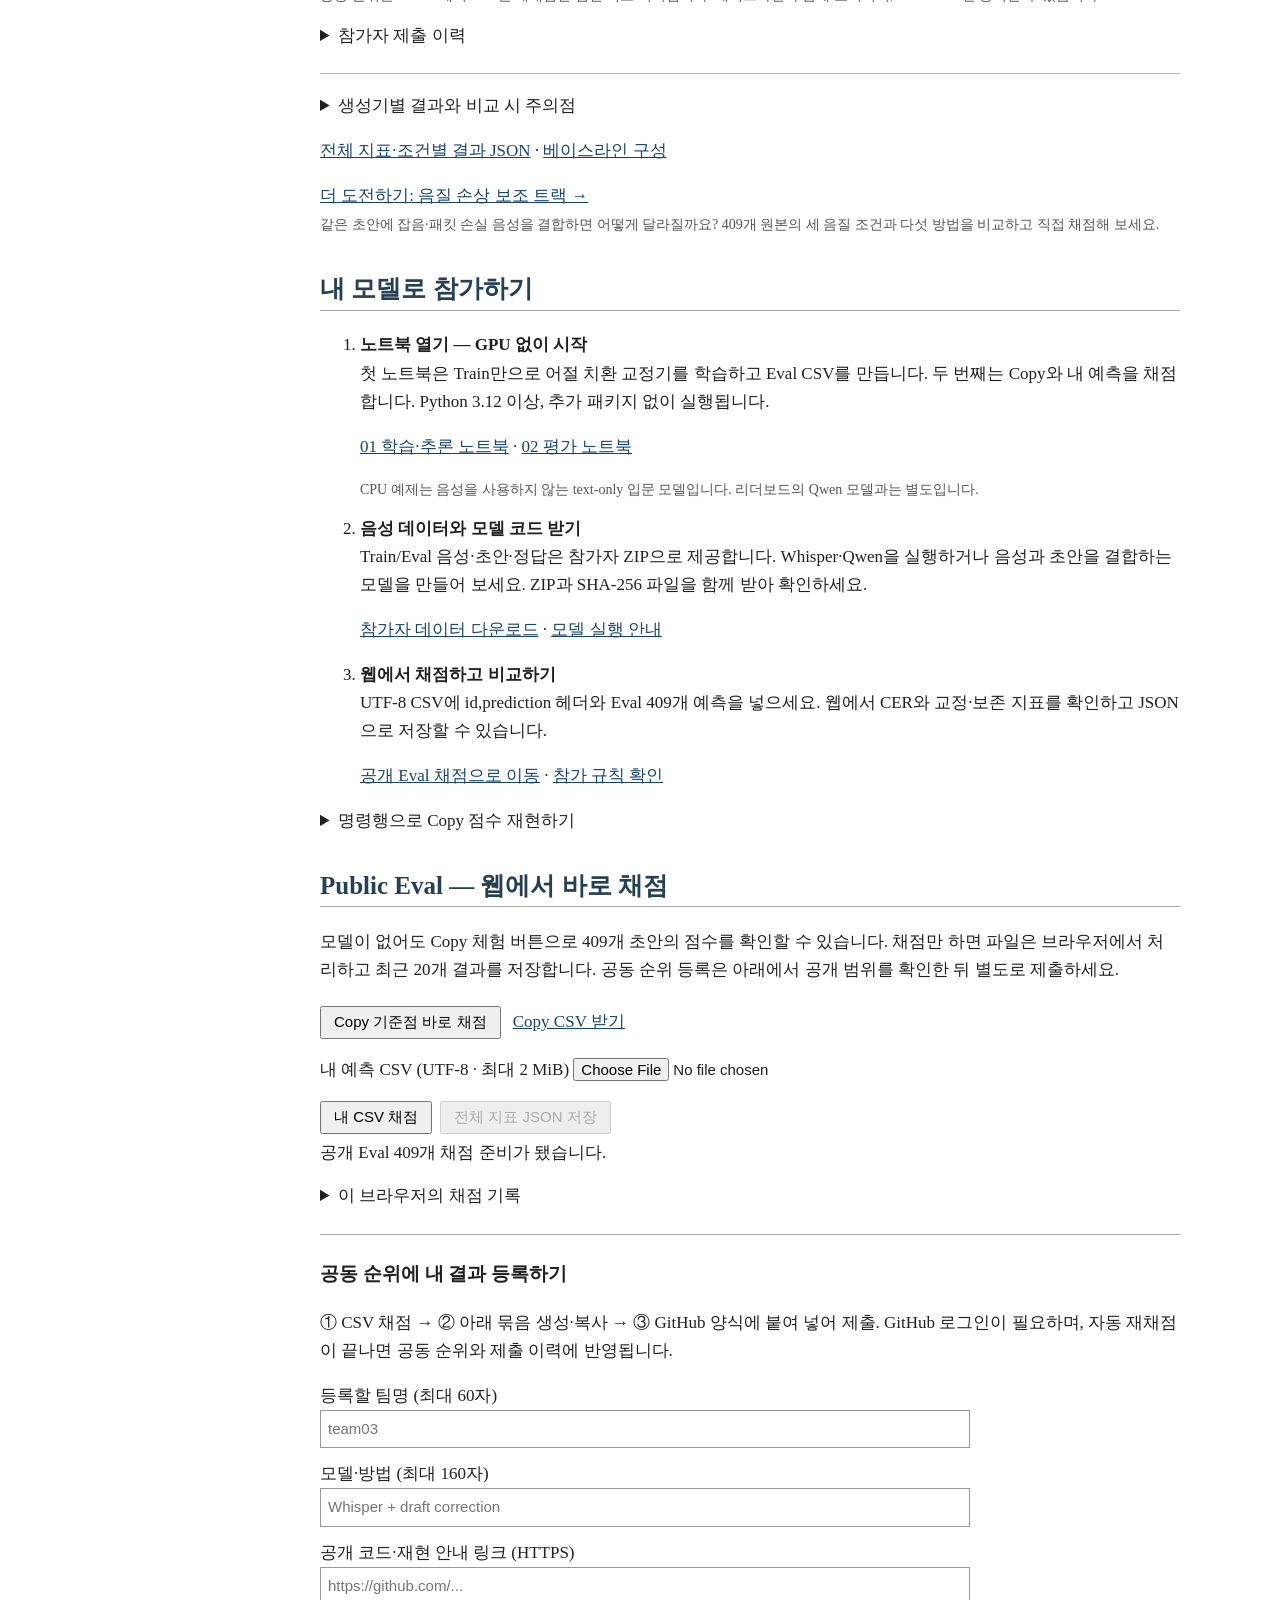
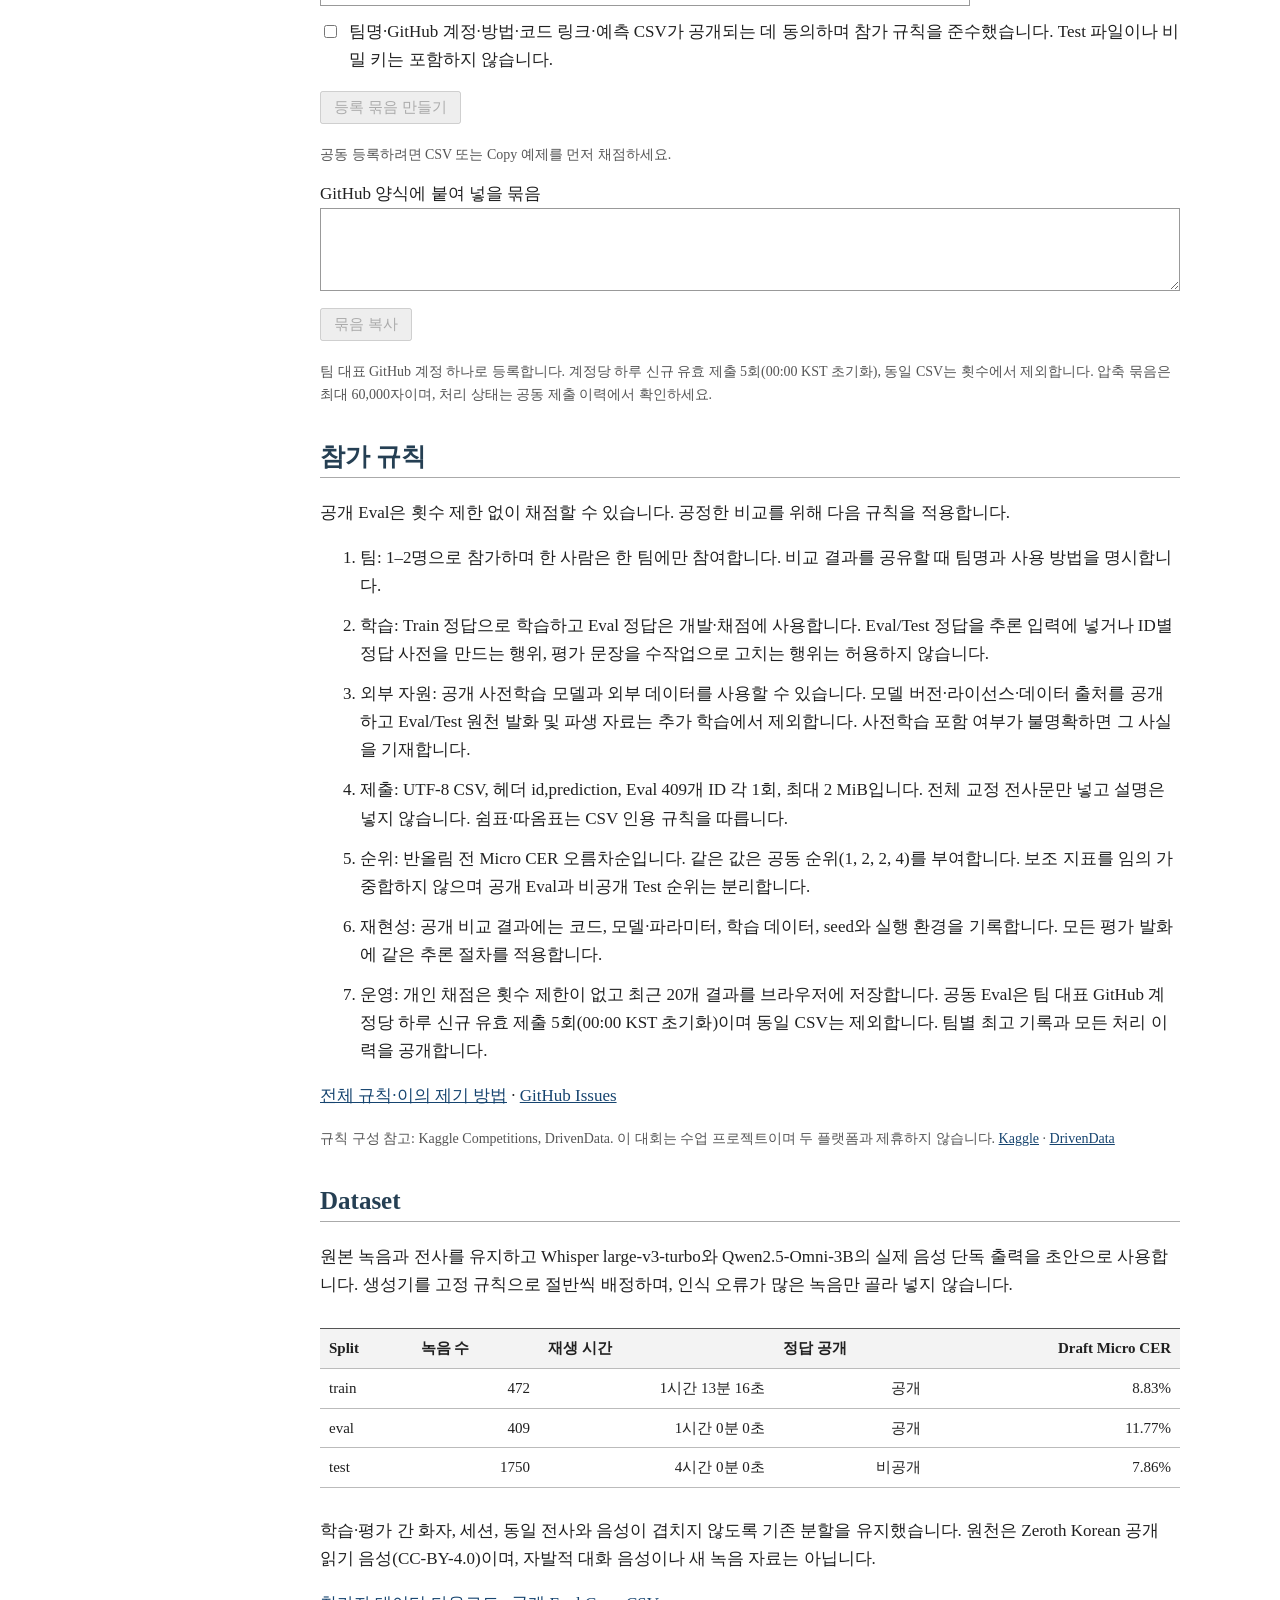
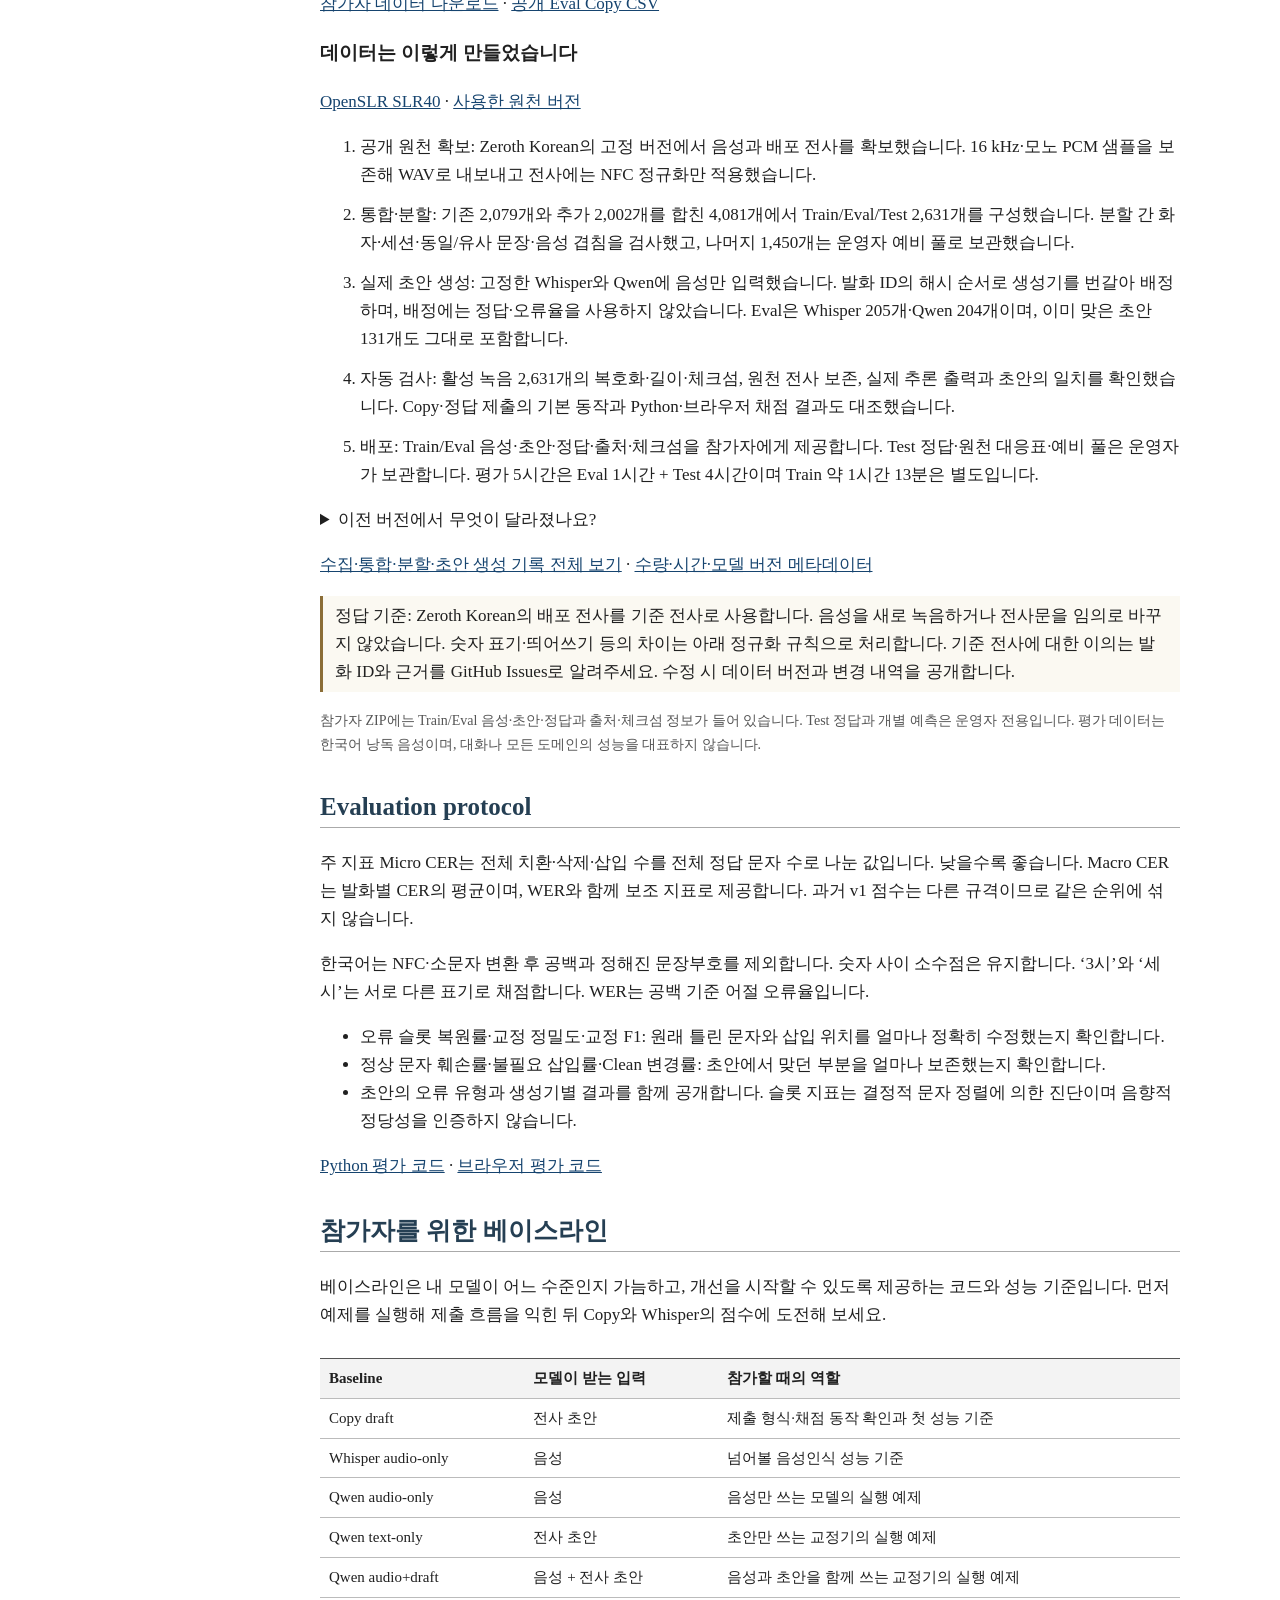
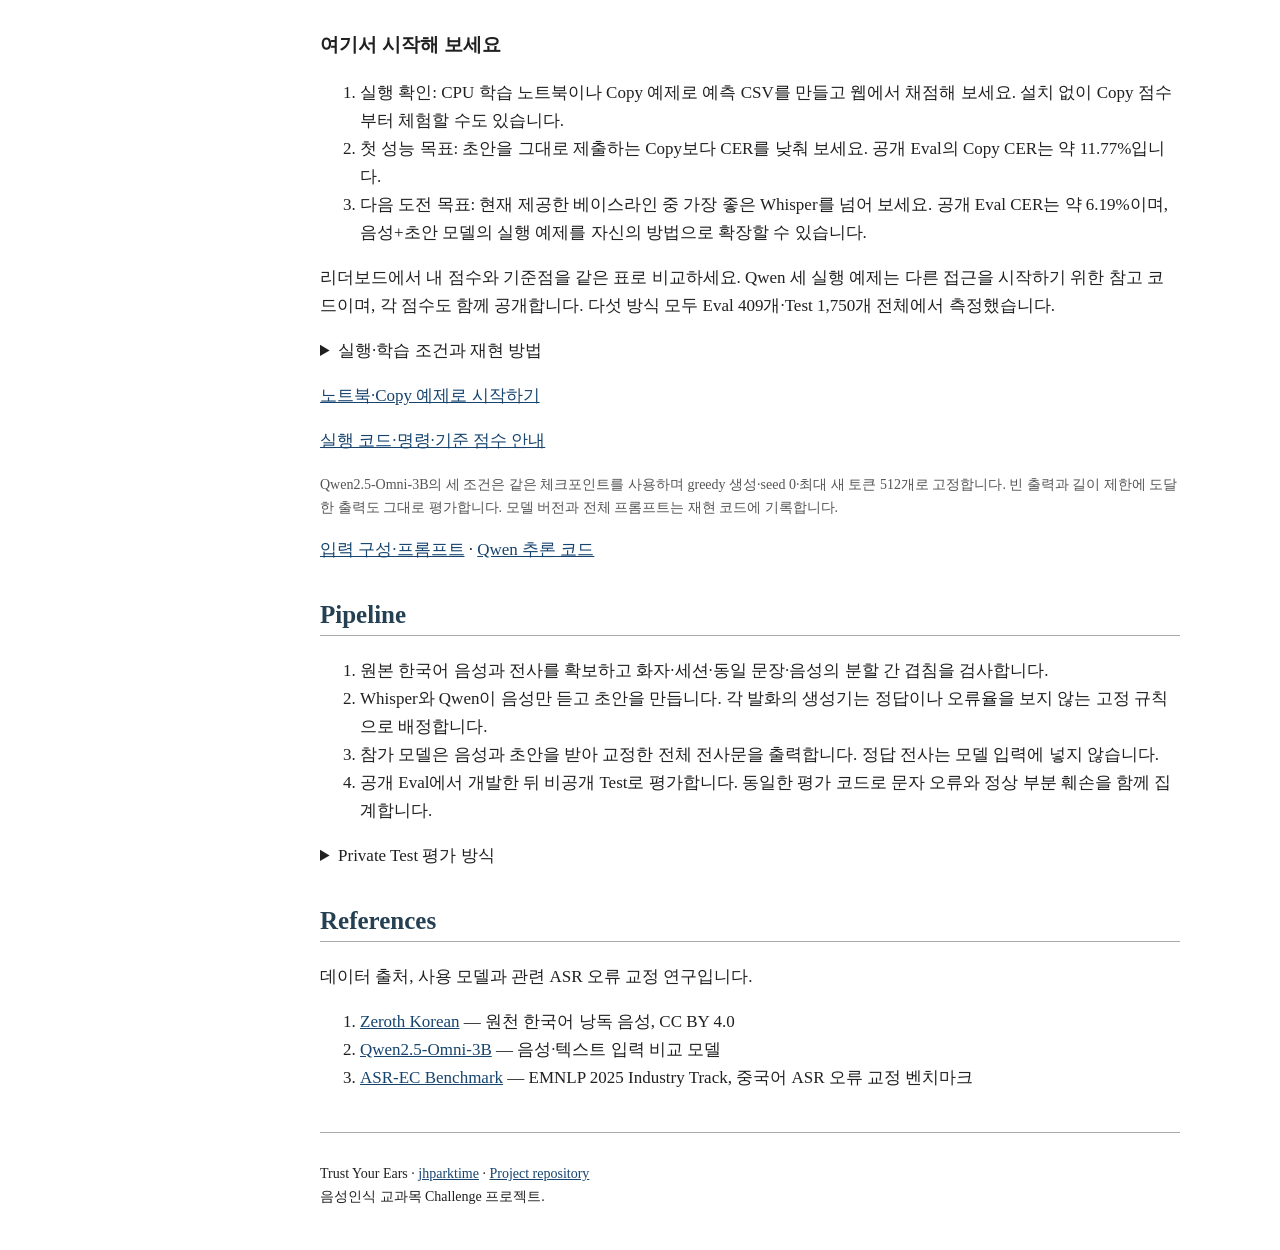
==== commit f01efbcd: "Translate sidebar menu labels with the selected page language" ====
--- a/web/index.html
+++ b/web/index.html
@@ -13,7 +13,7 @@
 <div class="language"><button id="language" type="button" aria-label="Switch language">English</button></div>
 <header><h1>Trust Your Ears</h1><p data-t="subtitle">Korean Audio-grounded Transcript Correction Challenge</p><p data-t="version" class="small">틀린 말은 고치고, 맞는 말은 지키세요.</p><dl class="challenge-meta" aria-label="Challenge information"><div><dt data-t="metaTeam">팀</dt><dd>team03</dd></div><div><dt data-t="metaMembers">팀원</dt><dd>박재현 · 이재왕</dd></div><div><dt data-t="metaMetric">주 평가 지표</dt><dd>Micro CER ↓</dd></div><div><dt data-t="metaOutput">제출 형식</dt><dd>UTF-8 CSV<br><code>id,prediction</code></dd></div></dl></header>
 <div class="status-line"><p data-t="atAGlance">한국어 · 실제 ASR 초안 · Train 472 / Eval 409 / Test 1,750 · 웹 채점 · 한/영 안내</p></div>
-<div class="layout"><nav aria-label="Sections"><a href="#overview" data-t="overview">Challenge</a><a data-t="whyNav" href="#why">왜 참가하나요?</a><a href="#examples" data-t="examplesNav">먼저 들어보기</a><a href="#baselines">Leaderboard</a><a href="#start" data-t="startNav">참가 시작하기</a><a href="#submit" data-t="submit">웹 채점</a><a href="#rules" data-t="rulesNav">참가 규칙</a><a href="#data">Dataset</a><a href="#evaluation">Evaluation</a><a href="#method">Baselines</a><a href="#references">References</a><a href="https://github.com/jhparktime/TURST-YOUR-EARS">GitHub ↗</a></nav>
+<div class="layout"><nav aria-label="Sections"><a href="#overview" data-t="overview">대회 소개</a><a data-t="whyNav" href="#why">왜 참가하나요?</a><a href="#examples" data-t="examplesNav">먼저 들어보기</a><a href="#baselines" data-t="leaderboardNav">리더보드</a><a href="#start" data-t="startNav">참가 시작하기</a><a href="#submit" data-t="submit">웹 채점</a><a href="#rules" data-t="rulesNav">참가 규칙</a><a href="#data" data-t="datasetNav">데이터셋</a><a href="#evaluation" data-t="evaluationNav">평가 방법</a><a href="#method" data-t="baselineNav">베이스라인</a><a href="#references" data-t="referenceNav">참고자료</a><a href="https://github.com/jhparktime/TURST-YOUR-EARS">GitHub ↗</a></nav>
 <main id="main"><section id="overview"><h2 data-t="overviewTitle">음성인식의 실수, 당신의 모델은 알아챌까요?</h2><p data-t="task">그럴듯한 문장도 실제 발화와 다를 수 있습니다. 한국어 음성과 ASR 초안을 받아, 잘못 인식한 부분만 고친 전체 전사문을 만들어 보세요. 이미 맞는 부분을 지키는 것도 실력입니다.</p><p class="section-links"><a data-t="listenCTA" href="#examples">① 두 문장으로 도전하기</a> &nbsp; <a data-t="demoCTA" href="#submit">② 설치 없이 점수 체험</a> &nbsp; <a data-t="notebookCTA" href="#start">③ 내 교정기 만들기</a></p><figure class="task-flow" aria-labelledby="taskFlowCaption"><ol class="flow-steps"><li><b>01 · INPUT</b><svg viewBox="0 0 180 40" aria-hidden="true" data-waveform-source="601a22f6ff80b3227f4e"><path d="M 3.0 20.0 v 0.1 M 6.7 20.0 v 0.1 M 10.4 20.0 v 0.1 M 14.1 20.0 v 0.1 M 17.8 20.0 v 0.1 M 21.5 20.0 v 0.0 M 25.2 20.0 v 0.1 M 28.9 20.0 v 0.0 M 32.6 20.0 v 0.0 M 36.3 18.3 v 3.3 M 40.0 12.3 v 15.3 M 43.7 13.6 v 12.8 M 47.4 11.2 v 17.5 M 51.1 8.5 v 23.0 M 54.8 4.0 v 32.0 M 58.5 17.1 v 5.7 M 62.2 19.8 v 0.4 M 65.9 19.9 v 0.1 M 69.6 19.2 v 1.5 M 73.3 14.7 v 10.6 M 77.0 6.5 v 26.9 M 80.7 15.5 v 9.0 M 84.4 13.3 v 13.5 M 88.1 13.1 v 13.9 M 91.8 18.2 v 3.6 M 95.5 17.6 v 4.9 M 99.2 16.3 v 7.4 M 102.9 16.2 v 7.7 M 106.6 17.3 v 5.4 M 110.3 15.1 v 9.9 M 114.0 15.9 v 8.1 M 117.7 17.2 v 5.7 M 121.4 15.1 v 9.9 M 125.1 17.0 v 6.0 M 128.8 10.0 v 19.9 M 132.5 13.9 v 12.1 M 136.2 19.5 v 1.1 M 139.9 17.2 v 5.6 M 143.6 16.5 v 7.0 M 147.3 14.6 v 10.7 M 151.0 9.2 v 21.7 M 154.7 10.9 v 18.3 M 158.4 17.4 v 5.3 M 162.1 17.3 v 5.4 M 165.8 15.7 v 8.6 M 169.5 17.8 v 4.3 M 173.2 12.5 v 14.9 M 176.9 17.1 v 5.8" fill="none" stroke="currentColor" stroke-width="1.6"/></svg><p data-t="flowAudioDraft">한국어 음성 + ASR 초안</p></li><li><b>02 · CORRECT</b><div class="flow-decisions"><p><span aria-hidden="true">✎</span> <span data-t="flowEdit">틀린 부분은 수정</span></p><p><span aria-hidden="true">✓</span> <span data-t="flowKeep">맞는 부분은 유지</span></p></div></li><li><b>03 · OUTPUT</b><svg viewBox="0 0 180 40" aria-hidden="true"><path d="M60 2h48l12 12v24H60z M108 2v12h12 M71 21h37 M71 28h29" fill="none" stroke="currentColor" stroke-width="1.5"/></svg><p data-t="flowTranscript">교정한 전체 전사문</p><code>id,prediction</code></li></ol><figcaption data-t="flowCaption" id="taskFlowCaption" class="small">발화와 초안을 대조해, 틀린 부분을 고치고 맞는 내용을 보존합니다.</figcaption></figure><p class="small"><span data-t="factRanking">순위 기준: Micro CER가 낮을수록 높은 순위</span></p><p data-t="challengeInvite">초안 복사부터 음성 재전사, 학습한 교정 모델까지 같은 규칙으로 겨룹니다. 현재 공개 Eval에서는 Whisper의 CER 6.19%가 가장 낮습니다. 당신의 방법으로 이 기준점에 도전하세요.</p></section>
 <section id="why"><h2 data-t="whyTitle">고칠 줄 아는 모델, 지킬 줄도 아나요?</h2><p data-t="whyIntro">이 대회의 도전은 문장을 더 자연스럽게 쓰는 데서 끝나지 않습니다. 음성과 초안이 다를 때 무엇을 믿을지 판단하고, 수정이 필요 없는 부분은 그대로 남겨야 합니다.</p><ol class="participation-reasons"><li><h3 data-t="whyListen">01 · 먼저, 직접 들어보세요</h3><p data-t="whyListenText">실제 ASR 오류와 이미 맞는 초안이 함께 나옵니다. 두 예시에서 고칠지 선택한 뒤, 실제 모델의 답과 비교해 보세요.</p><a data-t="whyListenCTA" href="#examples">두 문장에 도전하기 →</a></li><li><h3 data-t="whyFeedback">02 · 무엇을 고쳤고, 무엇을 망쳤나요?</h3><p data-t="whyFeedbackText">Micro CER로 순위를 비교하고, 오류 슬롯 복원률과 정상 문자 훼손률로 수정·보존을 따로 확인합니다. 점수를 올릴 다음 방법을 찾아보세요.</p><a data-t="whyFeedbackCTA" href="#submit">설치 없이 점수와 진단 보기 →</a></li><li><h3 data-t="whyStart">03 · Copy부터 시작해 Whisper에 도전하세요</h3><p data-t="whyStartText">로그인 없이 Copy를 웹에서 채점하고, CPU 노트북으로 첫 예측 CSV를 만드세요. 공동 등록하면 팀별 최고 기록과 이전 제출이 함께 남습니다. 공동 등록에는 GitHub 로그인이 필요합니다.</p><a data-t="whyStartCTA" href="#start">내 교정기 시작하기 →</a></li></ol><details><summary data-t="platformSummary">Kaggle·Codabench와 무엇이 다른가요?</summary><p data-t="platformIntro">두 플랫폼도 맞춤 채점과 리더보드를 지원합니다. 우리의 차이는 플랫폼에 없는 기능을 발명했다는 데 있지 않고, 한국어 전사 교정에 맞춰 과제·체험·진단을 한 흐름으로 구성한 데 있습니다.</p><div class="table-wrap"><table><thead><tr><th data-t="platformAspect">비교 항목</th><th data-t="platformGeneral">Kaggle·Codabench</th><th data-t="platformOurs">Trust Your Ears의 구성</th></tr></thead><tbody><tr><th data-t="platformTask" scope="row">과제</th><td data-t="platformTaskGeneral">주최자가 데이터와 문제를 정의하는 범용 대회 플랫폼</td><td data-t="platformTaskOurs">한국어 음성 + 실제 ASR 초안 → 필요한 부분만 교정</td></tr><tr><th data-t="platformScore" scope="row">평가 피드백</th><td data-t="platformScoreGeneral">주최자가 채점 규칙을 구성; Codabench는 여러 지표 열 지원</td><td data-t="platformScoreOurs">Micro CER 순위 + 오류 복원·정상 부분 보존 진단</td></tr><tr><th data-t="platformFlow" scope="row">첫 참여</th><td data-t="platformFlowGeneral">플랫폼에서 예측 파일을 제출하고 채점 결과 확인</td><td data-t="platformFlowOurs">음성 선택 체험 → 브라우저 채점 → CPU 노트북 → 공동 등록</td></tr><tr><th data-t="platformOperation" scope="row">현재 운영 범위</th><td data-t="platformOperationGeneral">플랫폼에 대회·제출·리더보드를 구성</td><td data-t="platformOperationOurs">GitHub Pages + Actions 재채점. 공동 Eval은 개발용 공개 기록; Private Test는 운영자 별도 평가</td></tr></tbody></table></div><p data-t="platformLimits" class="small">공개 Eval 정답은 개발·재현을 위해 배포합니다. 공동 등록 시 예측 CSV와 방법이 공개되며 GitHub 양식 제출이 필요합니다. 비공개 Test 온라인 접수는 현재 연결되어 있지 않습니다.</p><p class="small"><span data-t="platformSources">공식 문서:</span> <a href="https://www.kaggle.com/docs/competitions-setup">Kaggle</a> · <a href="https://docs.codabench.org/v1.27/Organizers/Benchmark_Creation/Leaderboard-Functionality/">Codabench</a> · <a data-t="platformDoc" href="https://github.com/jhparktime/TURST-YOUR-EARS/blob/main/docs/platform-comparison.md">비교 근거·운영 범위 자세히 보기</a></p></details></section>
 <section id="examples"><h2 data-t="examplesTitle">들어보고 선택하세요: 고칠까요, 그대로 둘까요?</h2><p data-t="examplesIntro">먼저 음성을 듣고 선택해 보세요. 선택하면 같은 발화에 대한 초안 복사·Whisper 재전사·Qwen 음성+초안 교정 결과와 점수를 확인할 수 있습니다.</p><article class="example" data-example-id="601a22f6ff80b3227f4e"><h3>01 · <span data-t="exampleOne">재전사도 놓친 한 단어</span></h3><audio controls preload="metadata" src="assets/examples-v2/601a22f6ff80b3227f4e.wav" aria-label="1번째 예시 음성" data-audio-kind="repair"></audio><p class="draft" lang="ko">이곳에서 대량으로 생성되는 올리브유가 요리에 많이 쓰입니다.</p><div class="quiz" data-quiz="repair"><button type="button" data-choice="edit" data-t="chooseEdit">고친다</button><button type="button" data-choice="keep" data-t="chooseKeep">그대로 둔다</button><output role="status" class="quiz-feedback"></output></div><details class="model-comparison"><summary><span data-t="showComparison">실제 모델 3개는 어떻게 답했을까요?</span></summary><p><strong><span data-t="exampleReference">기준 전사</span></strong><br><span lang="ko">이곳에서 대량으로 생산되는 올리브유가 요리에 많이 쓰입니다</span></p><div class="table-wrap"><table class="comparison-table"><caption><span data-t="comparisonCaption">같은 발화에 대한 저장된 베이스라인 출력</span></caption><thead><tr><th>System</th><th><span data-t="comparisonTranscript">실제 출력 전사문</span></th><th class="num"><span data-t="comparisonMetric">문자 오류 · CER ↓</span></th></tr></thead><tbody><tr><th scope="row">Copy draft</th><td lang="ko" data-prediction-system="Copy draft">이곳에서 대량으로 <mark class="error-word">생성</mark>되는 올리브유가 요리에 많이 쓰입니다.</td><td class="num">1 / 26<br>3.85%</td></tr><tr><th scope="row">Whisper audio-only</th><td lang="ko" data-prediction-system="Whisper audio-only">이곳에서 대량으로 <mark class="error-word">생성</mark>되는 올리브유가 요리에 많이 쓰입니다.</td><td class="num">1 / 26<br>3.85%</td></tr><tr><th scope="row">Qwen audio+draft</th><td lang="ko" data-prediction-system="Qwen audio+draft">이곳에서 대량으로 <mark class="correct-word">생산</mark>되는 올리브유가 요리에 많이 쓰입니다.</td><td class="num">0 / 26<br>0.00%</td></tr></tbody></table></div><p data-t="comparisonRepair">이 발화에서는 Whisper 초안의 “생성”이 재전사에도 남았습니다. Qwen은 음성과 초안을 함께 받아 “생산”으로 교정했습니다. Whisper가 초안을 만들었으므로 Copy와 Whisper 출력은 같습니다.</p><p class="small">Public Eval · <code>601a22f6ff80b3227f4e</code> · 4.78 s</p></details></article>
@@ -54,5 +54,5 @@
 <ol><li><a href="https://huggingface.co/datasets/kresnik/zeroth_korean">Zeroth Korean</a><span data-t="referenceData"> — 원천 한국어 낭독 음성, CC BY 4.0</span></li><li><a href="https://huggingface.co/Qwen/Qwen2.5-Omni-3B">Qwen2.5-Omni-3B</a><span data-t="referenceModel"> — 음성·텍스트 입력 비교 모델</span></li><li><a href="https://aclanthology.org/2025.emnlp-industry.110/">ASR-EC Benchmark</a><span data-t="referencePaper"> — EMNLP 2025 Industry Track, 중국어 ASR 오류 교정 벤치마크</span></li></ol></section>
 <footer><p>Trust Your Ears · <a href="https://github.com/jhparktime">jhparktime</a> · <a href="https://github.com/jhparktime/TURST-YOUR-EARS">Project repository</a><br><span data-t="footer">음성인식 교과목 Challenge 프로젝트.</span></p></footer>
 </main></div>
-<script src="config-v2.js"></script><script src="scorer.js"></script><script src="scorer-v2.js"></script><script src="leaderboard-v2.js"></script><script src="public-results-v2.js"></script><script src="community-v2.js"></script><script src="v2-app.js?v=20261023-participation"></script>
+<script src="config-v2.js"></script><script src="scorer.js"></script><script src="scorer-v2.js"></script><script src="leaderboard-v2.js"></script><script src="public-results-v2.js"></script><script src="community-v2.js"></script><script src="v2-app.js?v=20261023-bilingual-menu"></script>
 </body></html>
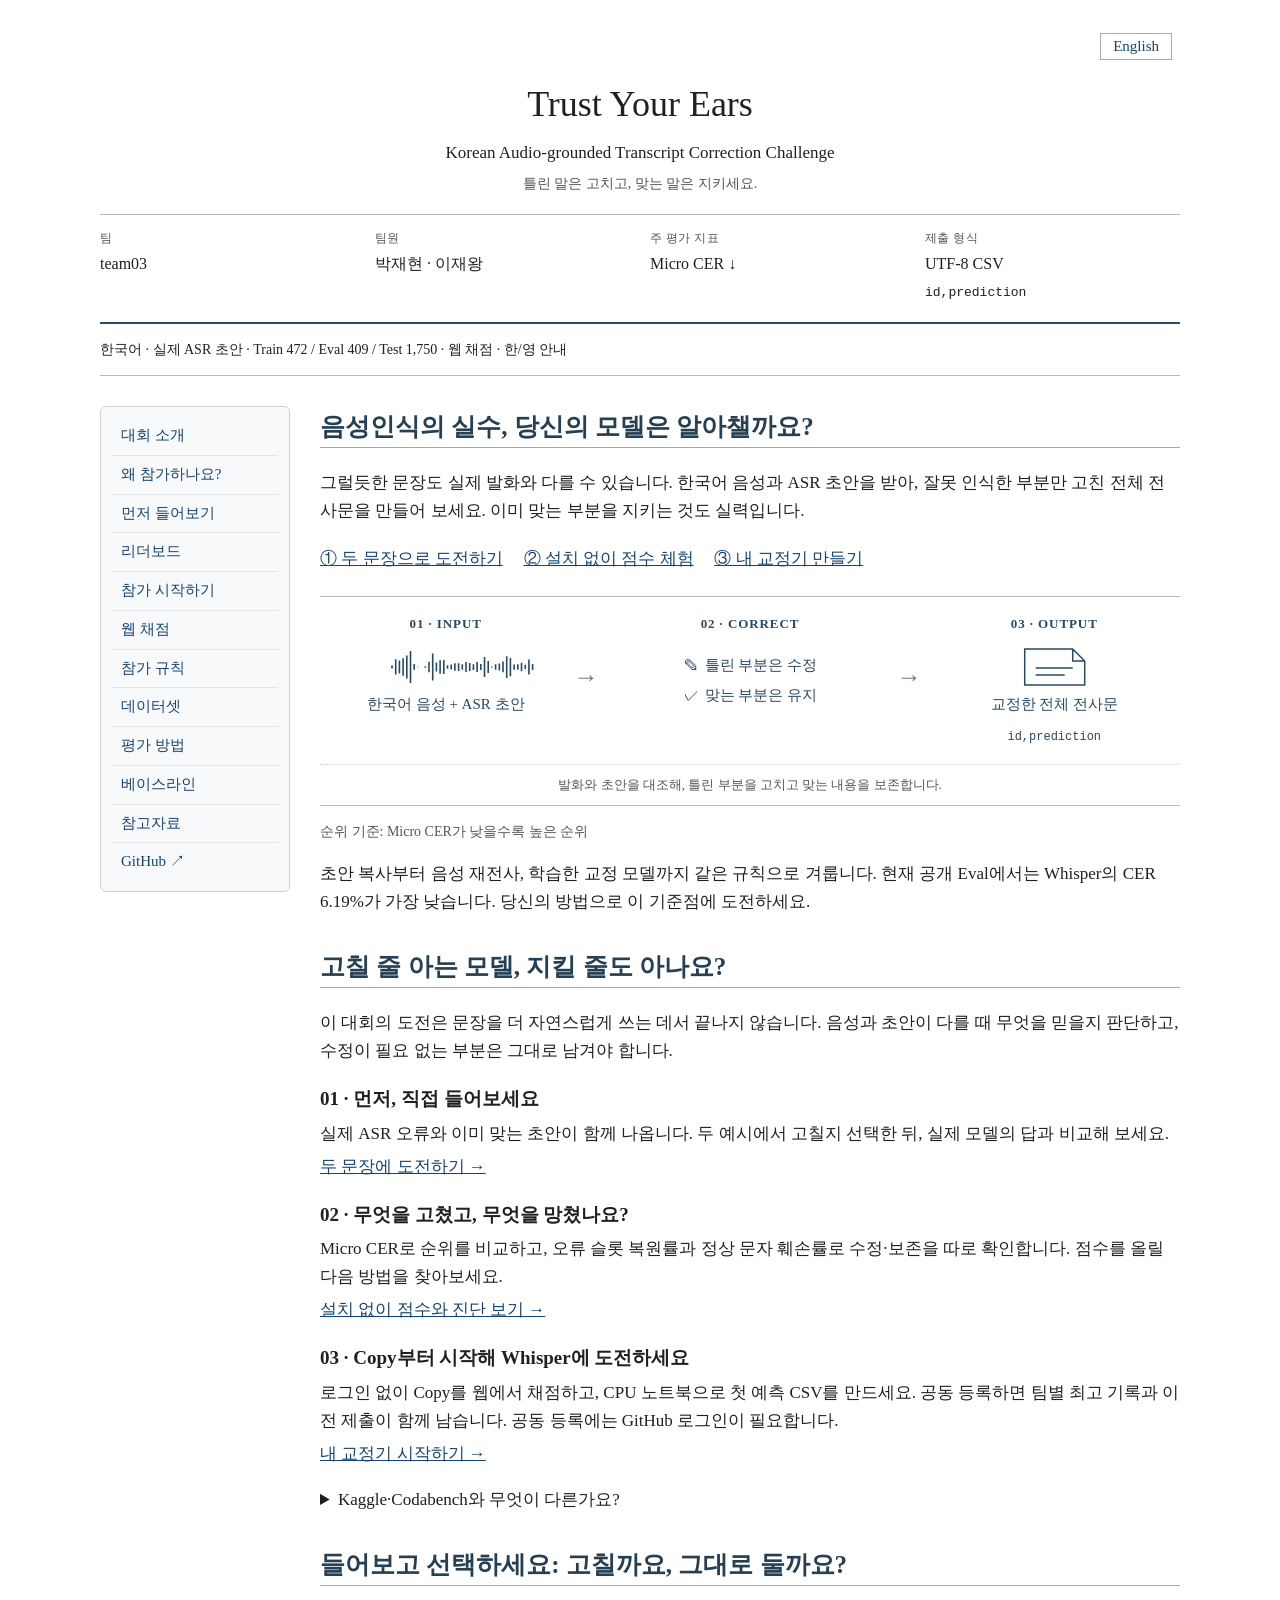
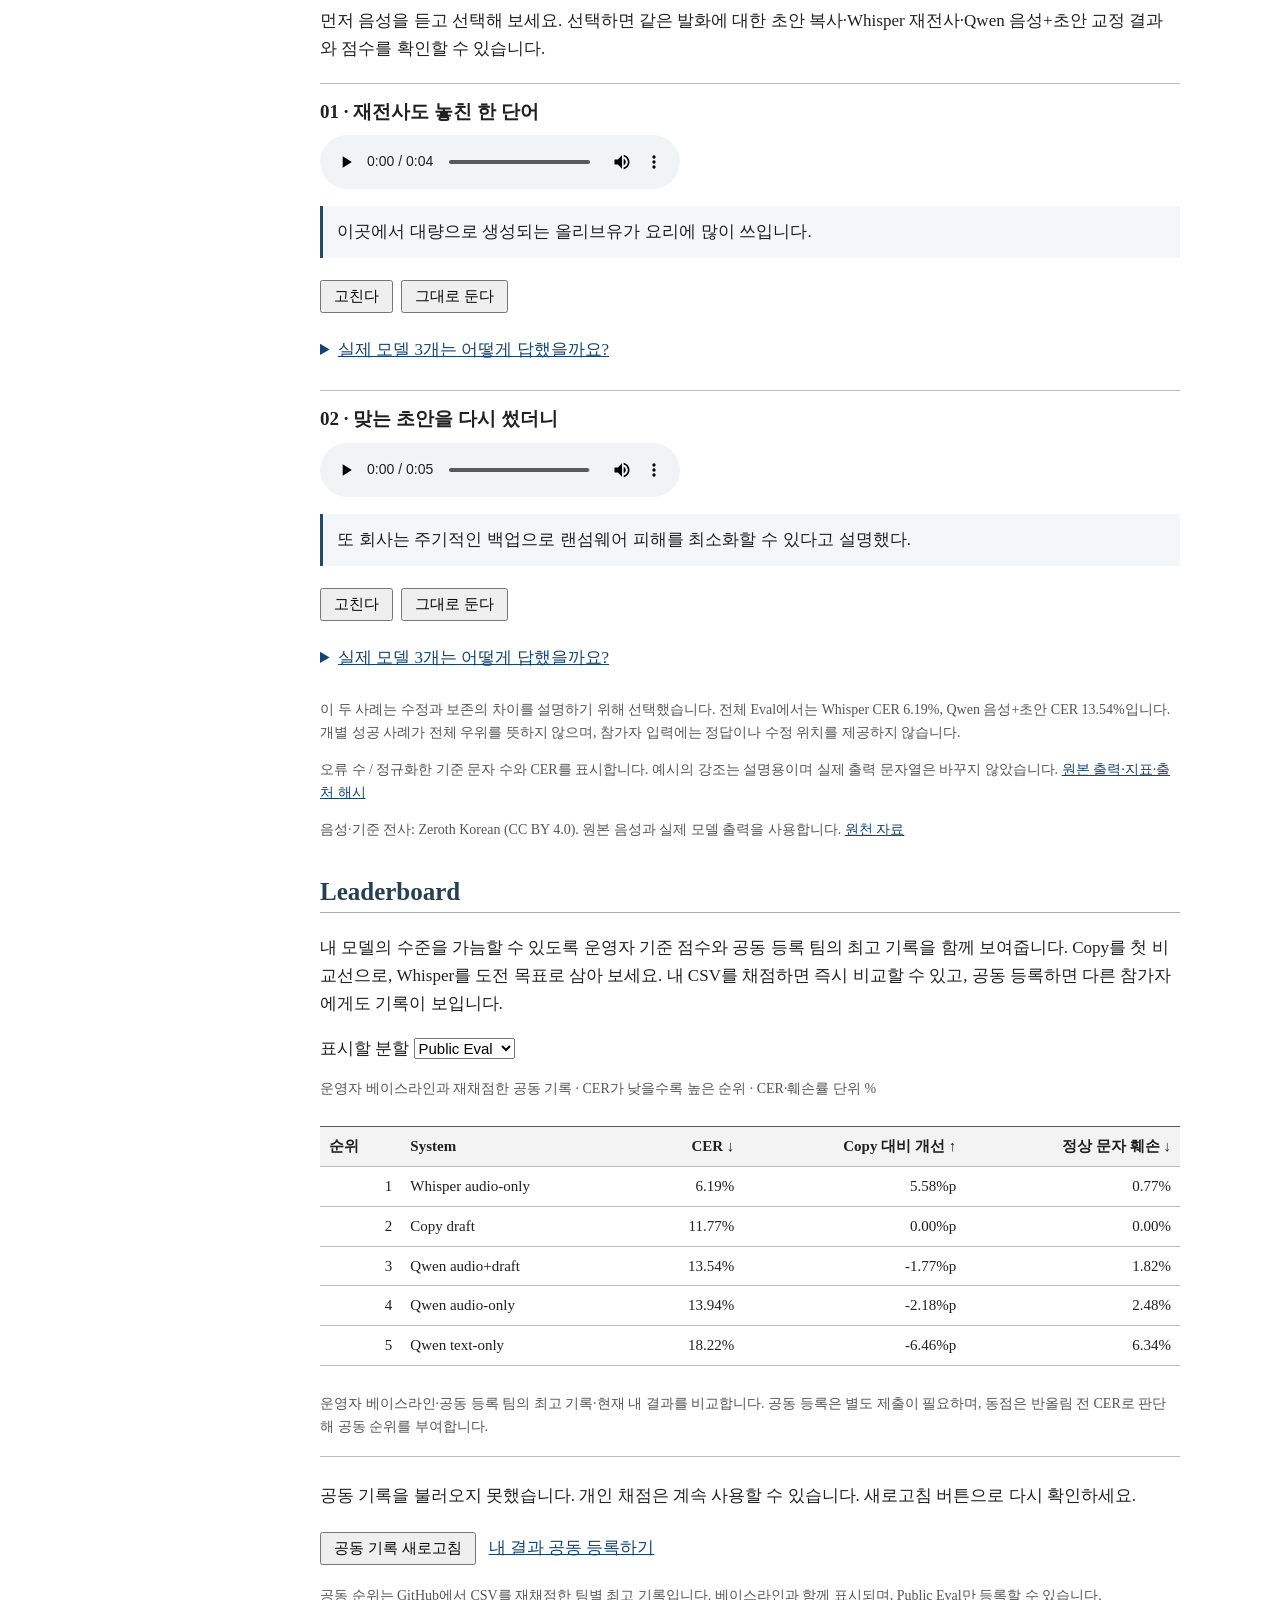
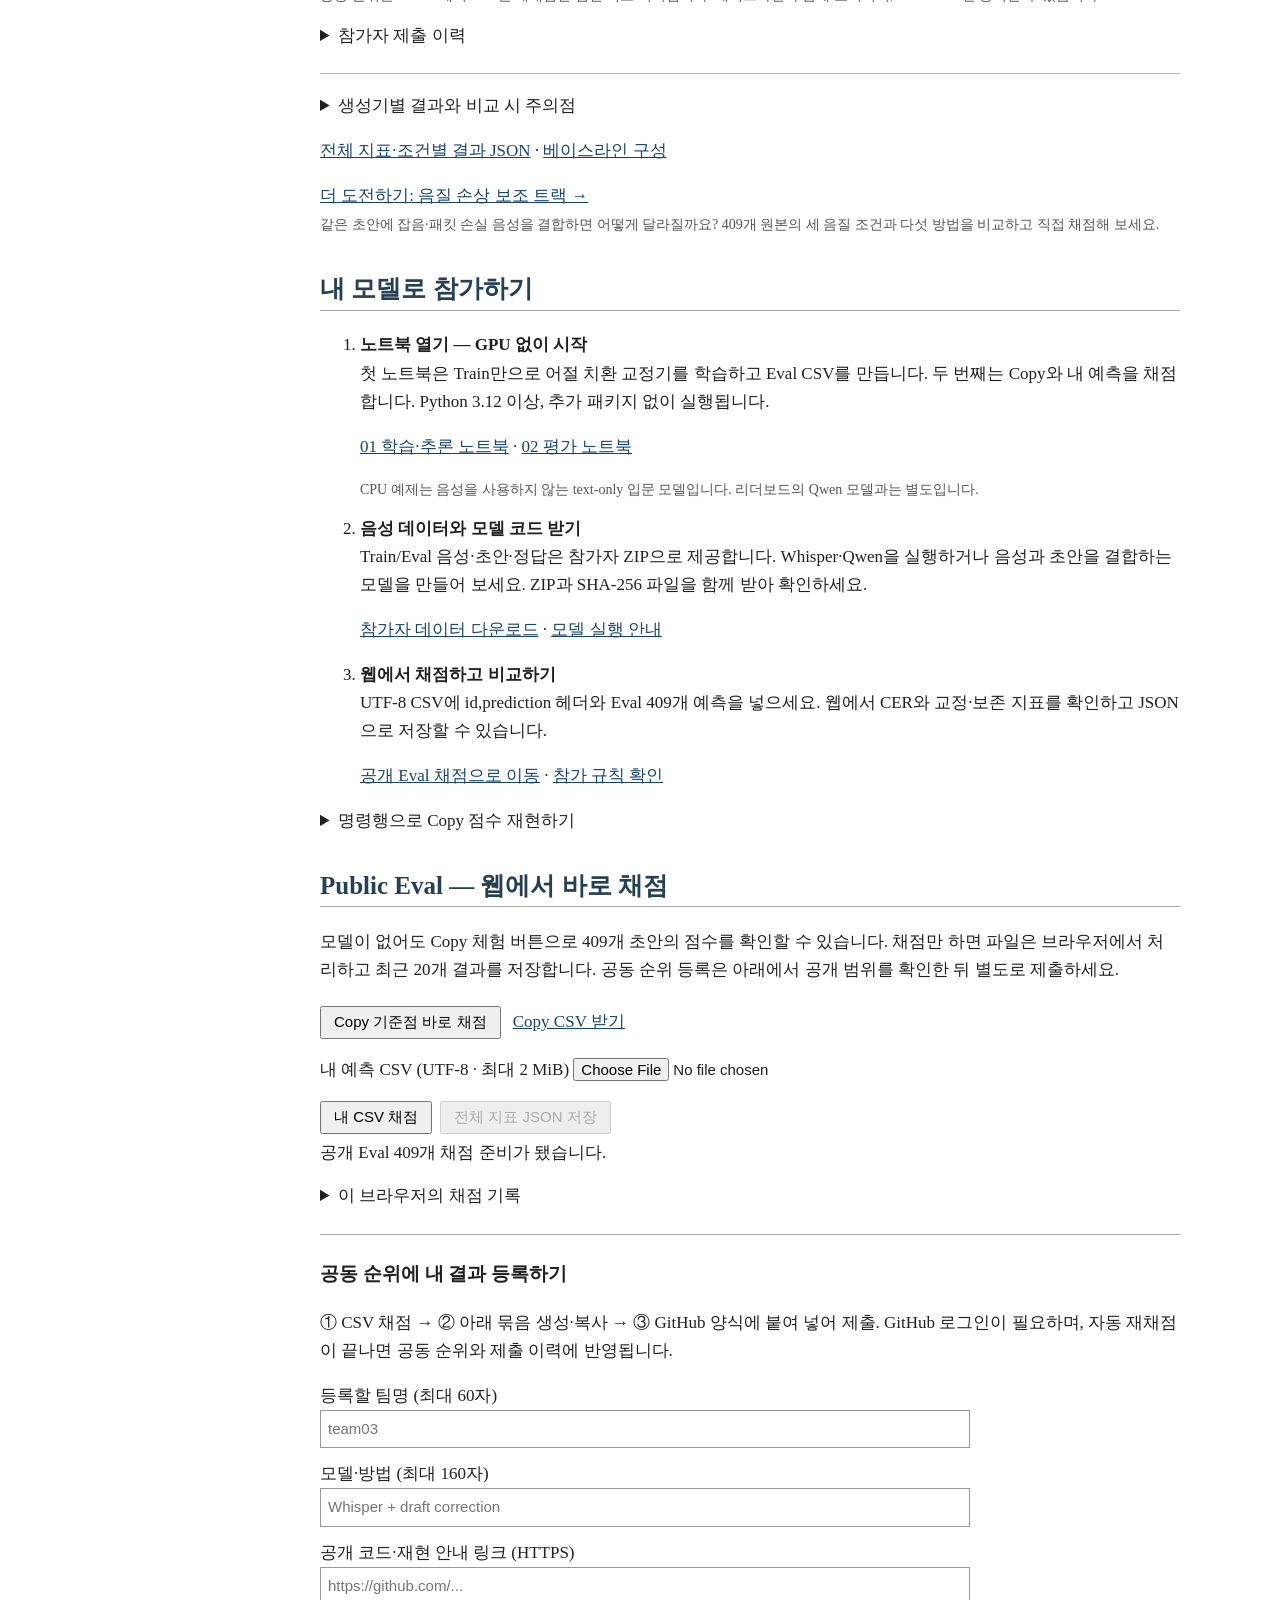
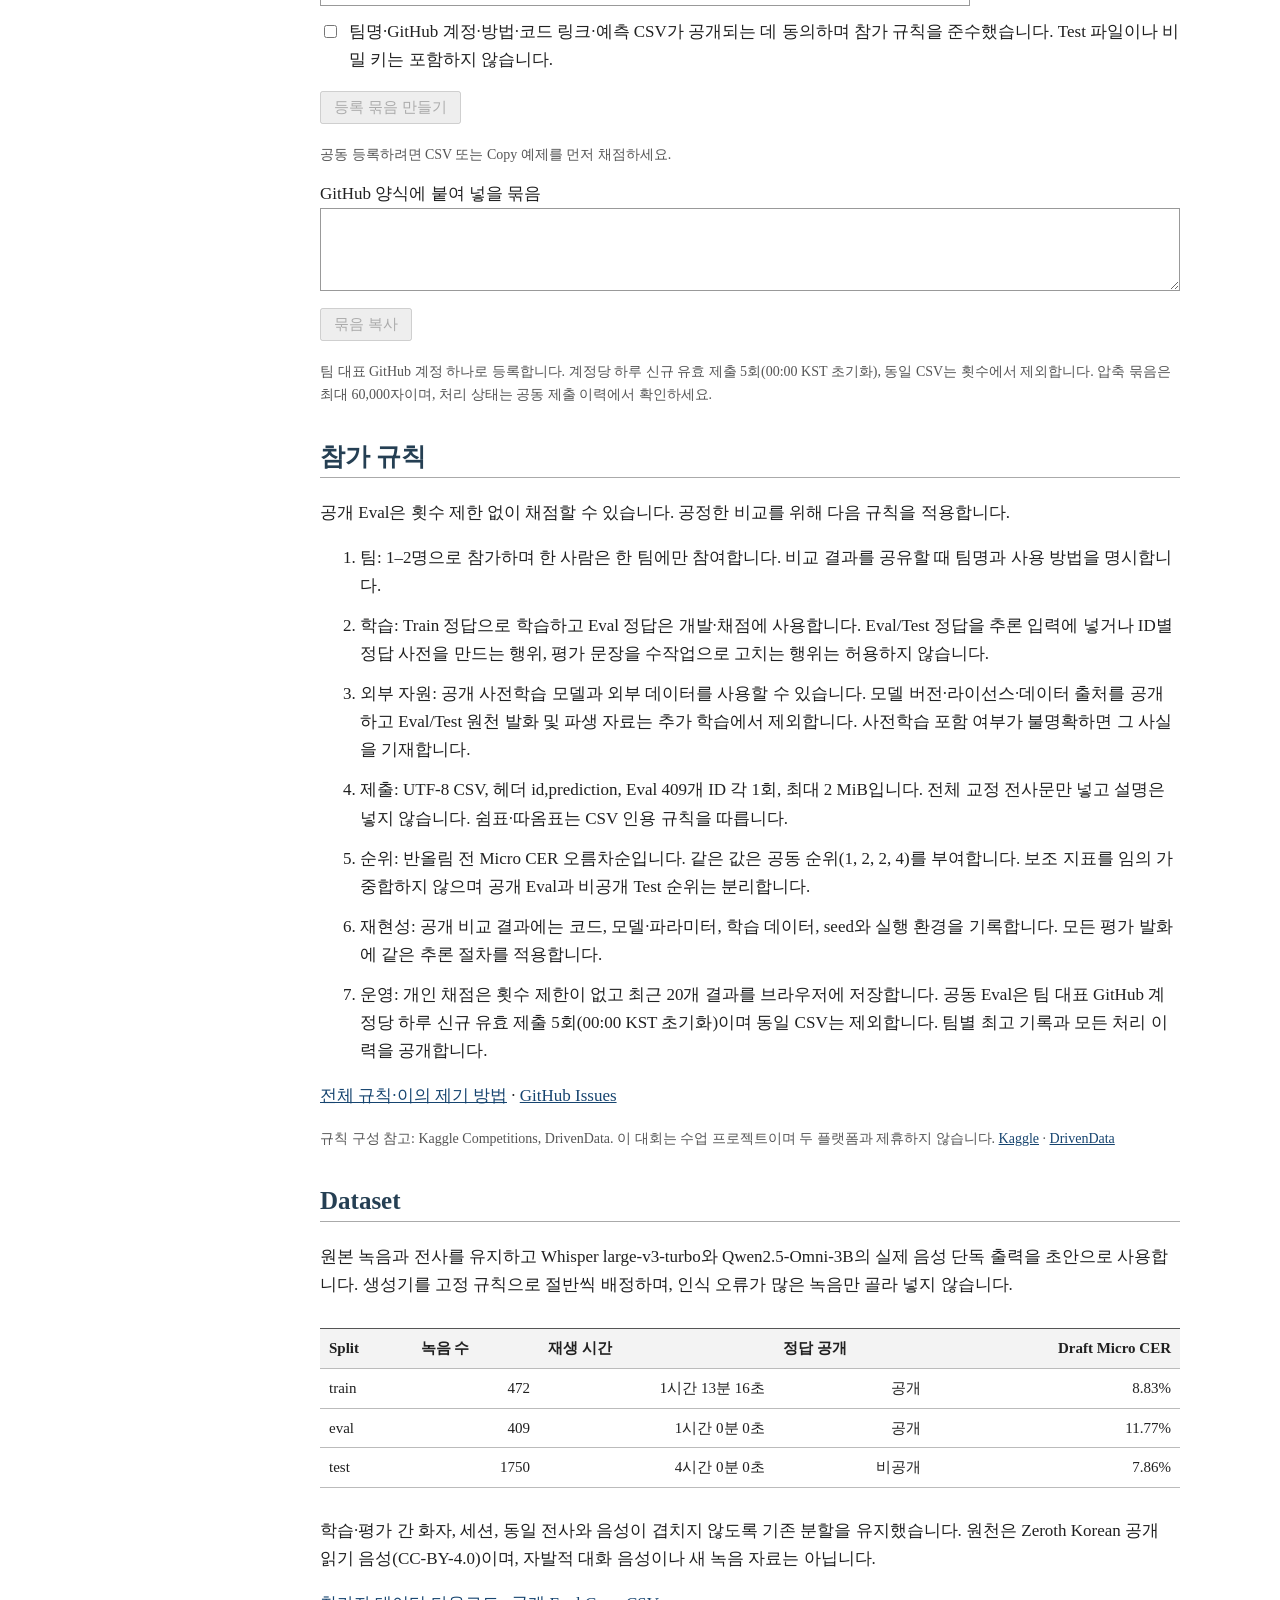
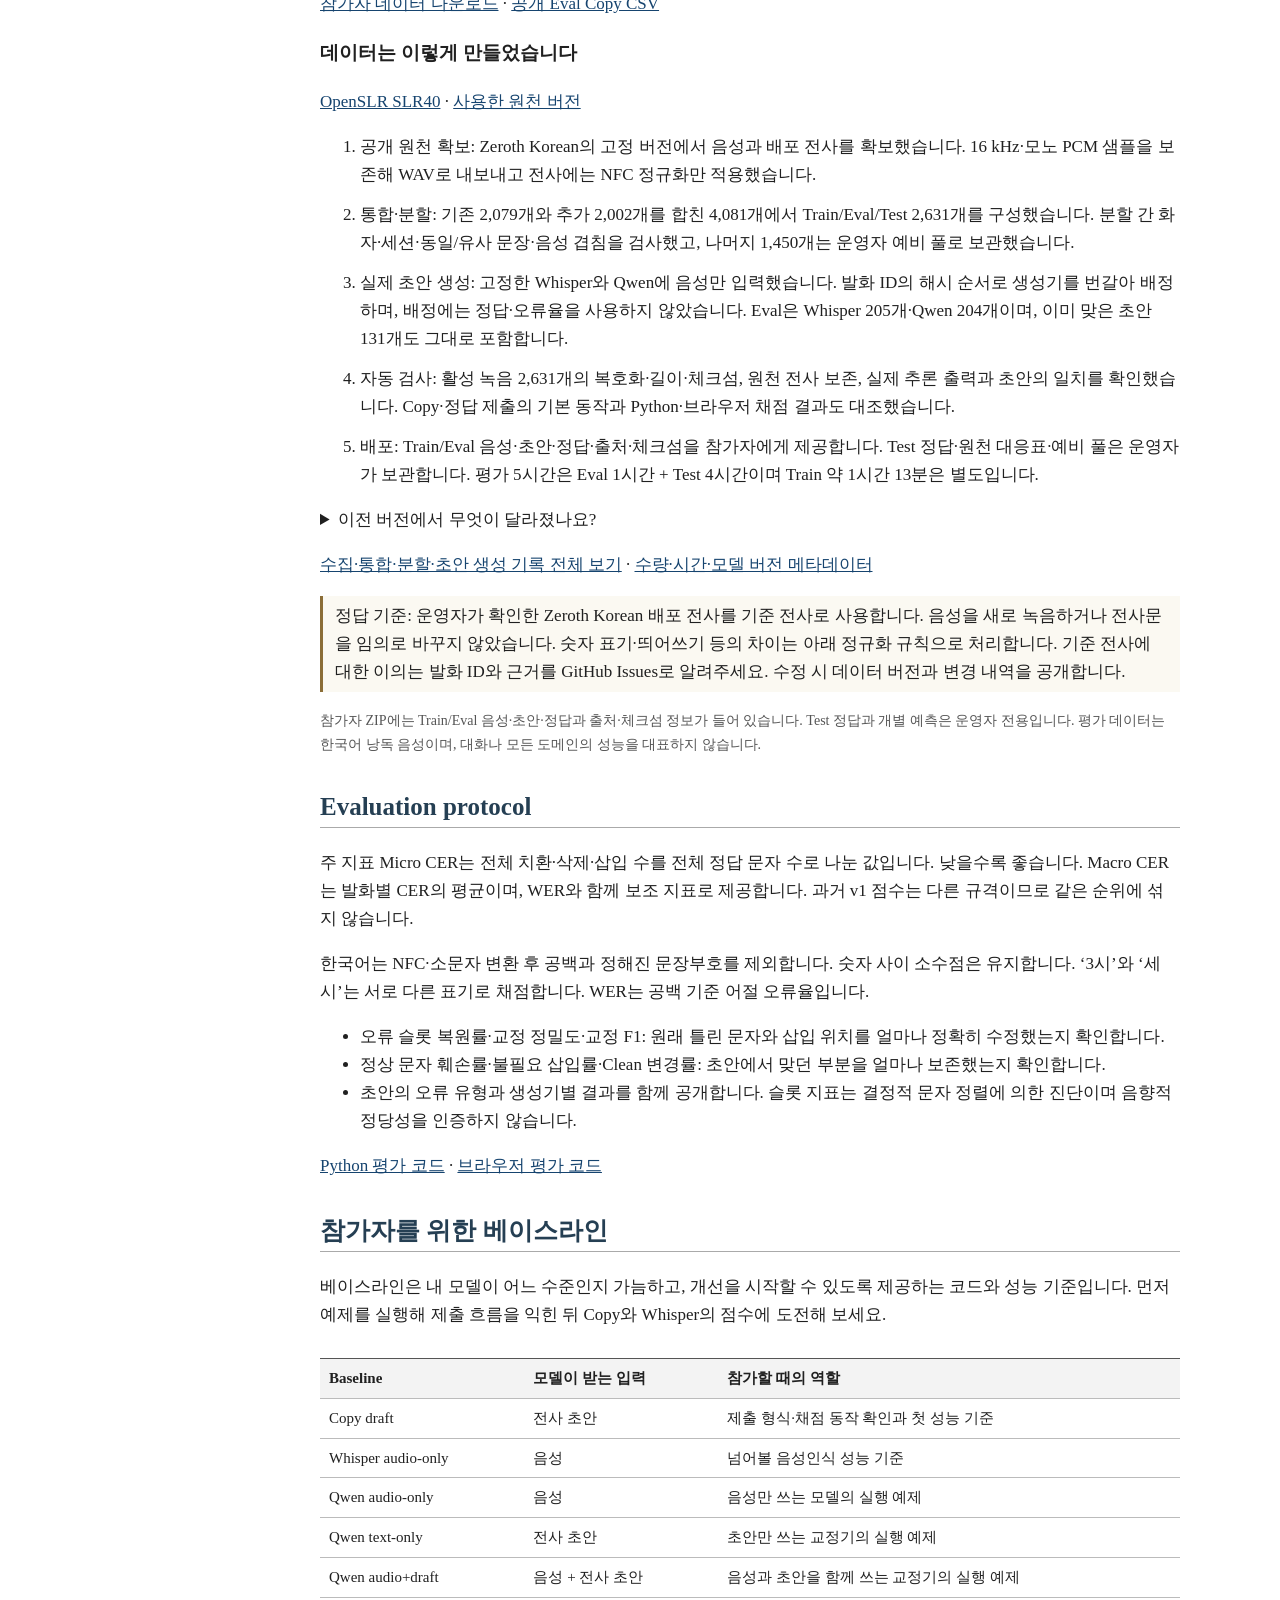
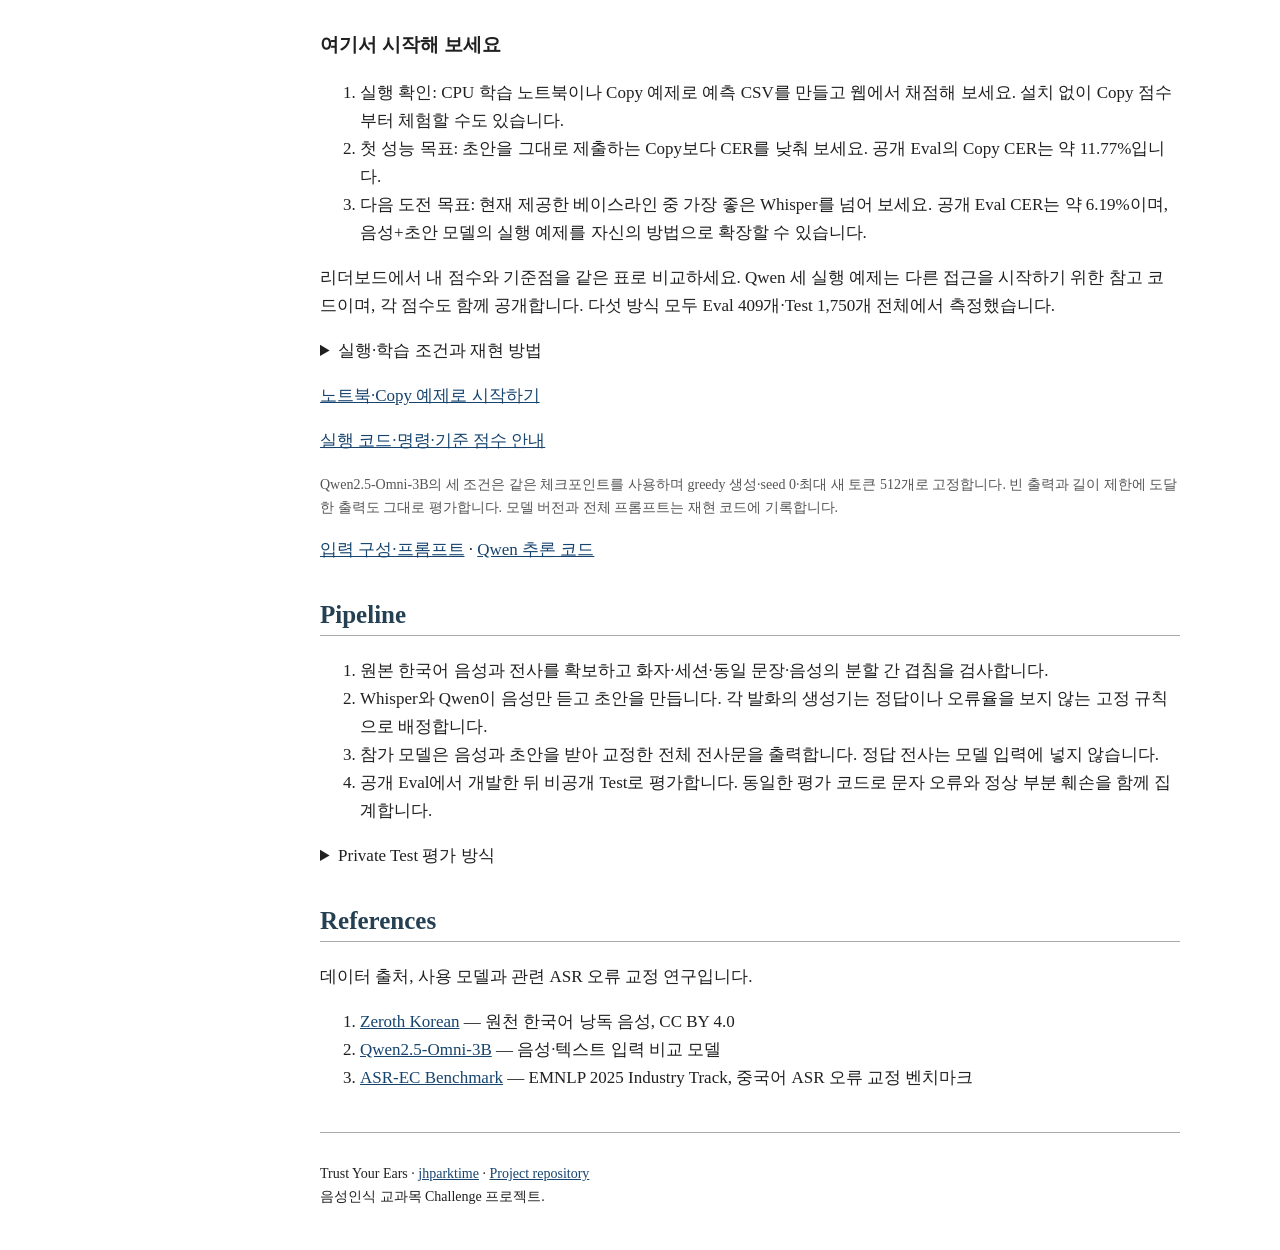
==== commit b7ae8169: "Record organizer-confirmed references and update public dataset notices" ====
--- a/web/index.html
+++ b/web/index.html
@@ -29,7 +29,7 @@
 <div class="table-wrap"><table><thead><tr><th>Split</th><th data-t="samples">녹음 수</th><th data-t="duration">재생 시간</th><th data-t="access">정답 공개</th><th class="num">Draft Micro CER</th></tr></thead><tbody id="dataRows"></tbody></table></div>
 <p data-t="dataSplit">학습·평가 간 화자, 세션, 동일 전사와 음성이 겹치지 않도록 기존 분할을 유지했습니다. 원천은 Zeroth Korean 공개 읽기 음성(CC-BY-4.0)이며, 자발적 대화 음성이나 새 녹음 자료는 아닙니다.</p>
 <p><a href="https://github.com/jhparktime/TURST-YOUR-EARS/releases/tag/dataset-ko-asr-v2" data-t="download">참가자 데이터 다운로드</a> · <a href="data-v2/eval-copy.csv" download data-copy-link data-t="copyDownload">공개 Eval Copy CSV</a></p>
-<h3 id="data-collection" data-t="collectionTitle">데이터는 이렇게 만들었습니다</h3><p><a href="https://www.openslr.org/40/">OpenSLR SLR40</a> · <a href="https://huggingface.co/datasets/kresnik/zeroth_korean/tree/1fe937899f828af822293d05e086200946088bdf" data-t="collectionPinned">사용한 원천 버전</a></p><ol class="data-build-steps"><li data-t="collectionSource">공개 원천 확보: Zeroth Korean의 고정 버전에서 음성과 배포 전사를 확보했습니다. 16 kHz·모노 PCM 샘플을 보존해 WAV로 내보내고 전사에는 NFC 정규화만 적용했습니다.</li><li data-t="collectionMerge">통합·분할: 기존 2,079개와 추가 2,002개를 합친 4,081개에서 Train/Eval/Test 2,631개를 구성했습니다. 분할 간 화자·세션·동일/유사 문장·음성 겹침을 검사했고, 나머지 1,450개는 운영자 예비 풀로 보관했습니다.</li><li data-t="collectionDraft">실제 초안 생성: 고정한 Whisper와 Qwen에 음성만 입력했습니다. 발화 ID의 해시 순서로 생성기를 번갈아 배정하며, 배정에는 정답·오류율을 사용하지 않았습니다. Eval은 Whisper 205개·Qwen 204개이며, 이미 맞은 초안 131개도 그대로 포함합니다.</li><li data-t="collectionCheck">자동 검사: 활성 녹음 2,631개의 복호화·길이·체크섬, 원천 전사 보존, 실제 추론 출력과 초안의 일치를 확인했습니다. Copy·정답 제출의 기본 동작과 Python·브라우저 채점 결과도 대조했습니다.</li><li data-t="collectionRelease">배포: Train/Eval 음성·초안·정답·출처·체크섬을 참가자에게 제공합니다. Test 정답·원천 대응표·예비 풀은 운영자가 보관합니다. 평가 5시간은 Eval 1시간 + Test 4시간이며 Train 약 1시간 13분은 별도입니다.</li></ol><details><summary data-t="collectionHistoryTitle">이전 버전에서 무엇이 달라졌나요?</summary><p data-t="collectionHistory">v1의 합성 단어 치환 초안을 v2에서 실제 ASR 출력으로 교체했고, 녹음·정답·분할은 유지했습니다. 기존 Eval/Test 풀은 합성 치환 후보가 있는 문장을 선정한 이력이 있습니다. v2 배정에서 오류율을 보지 않은 것과는 별개이며, 수집·구축 기록에 선정 이력과 검증 범위를 남겼습니다.</p></details><p><a href="https://github.com/jhparktime/TURST-YOUR-EARS/blob/main/docs/data-collection.md" data-t="collectionRecord">수집·통합·분할·초안 생성 기록 전체 보기</a> · <a href="https://github.com/jhparktime/TURST-YOUR-EARS/blob/main/datasets/tye-ko-asr-v2/metadata.json" data-t="collectionMetadata">수량·시간·모델 버전 메타데이터</a></p><p class="notice" data-t="dataLimits">정답 기준: Zeroth Korean의 배포 전사를 기준 전사로 사용합니다. 음성을 새로 녹음하거나 전사문을 임의로 바꾸지 않았습니다. 숫자 표기·띄어쓰기 등의 차이는 아래 정규화 규칙으로 처리합니다. 기준 전사에 대한 이의는 발화 ID와 근거를 GitHub Issues로 알려주세요. 수정 시 데이터 버전과 변경 내역을 공개합니다.</p>
+<h3 id="data-collection" data-t="collectionTitle">데이터는 이렇게 만들었습니다</h3><p><a href="https://www.openslr.org/40/">OpenSLR SLR40</a> · <a href="https://huggingface.co/datasets/kresnik/zeroth_korean/tree/1fe937899f828af822293d05e086200946088bdf" data-t="collectionPinned">사용한 원천 버전</a></p><ol class="data-build-steps"><li data-t="collectionSource">공개 원천 확보: Zeroth Korean의 고정 버전에서 음성과 배포 전사를 확보했습니다. 16 kHz·모노 PCM 샘플을 보존해 WAV로 내보내고 전사에는 NFC 정규화만 적용했습니다.</li><li data-t="collectionMerge">통합·분할: 기존 2,079개와 추가 2,002개를 합친 4,081개에서 Train/Eval/Test 2,631개를 구성했습니다. 분할 간 화자·세션·동일/유사 문장·음성 겹침을 검사했고, 나머지 1,450개는 운영자 예비 풀로 보관했습니다.</li><li data-t="collectionDraft">실제 초안 생성: 고정한 Whisper와 Qwen에 음성만 입력했습니다. 발화 ID의 해시 순서로 생성기를 번갈아 배정하며, 배정에는 정답·오류율을 사용하지 않았습니다. Eval은 Whisper 205개·Qwen 204개이며, 이미 맞은 초안 131개도 그대로 포함합니다.</li><li data-t="collectionCheck">자동 검사: 활성 녹음 2,631개의 복호화·길이·체크섬, 원천 전사 보존, 실제 추론 출력과 초안의 일치를 확인했습니다. Copy·정답 제출의 기본 동작과 Python·브라우저 채점 결과도 대조했습니다.</li><li data-t="collectionRelease">배포: Train/Eval 음성·초안·정답·출처·체크섬을 참가자에게 제공합니다. Test 정답·원천 대응표·예비 풀은 운영자가 보관합니다. 평가 5시간은 Eval 1시간 + Test 4시간이며 Train 약 1시간 13분은 별도입니다.</li></ol><details><summary data-t="collectionHistoryTitle">이전 버전에서 무엇이 달라졌나요?</summary><p data-t="collectionHistory">v1의 합성 단어 치환 초안을 v2에서 실제 ASR 출력으로 교체했고, 녹음·정답·분할은 유지했습니다. 기존 Eval/Test 풀은 합성 치환 후보가 있는 문장을 선정한 이력이 있습니다. v2 배정에서 오류율을 보지 않은 것과는 별개이며, 수집·구축 기록에 선정 이력과 검증 범위를 남겼습니다.</p></details><p><a href="https://github.com/jhparktime/TURST-YOUR-EARS/blob/main/docs/data-collection.md" data-t="collectionRecord">수집·통합·분할·초안 생성 기록 전체 보기</a> · <a href="https://github.com/jhparktime/TURST-YOUR-EARS/blob/main/datasets/tye-ko-asr-v2/metadata.json" data-t="collectionMetadata">수량·시간·모델 버전 메타데이터</a></p><p class="notice" data-t="dataLimits">정답 기준: 운영자가 확인한 Zeroth Korean 배포 전사를 기준 전사로 사용합니다. 음성을 새로 녹음하거나 전사문을 임의로 바꾸지 않았습니다. 숫자 표기·띄어쓰기 등의 차이는 아래 정규화 규칙으로 처리합니다. 기준 전사에 대한 이의는 발화 ID와 근거를 GitHub Issues로 알려주세요. 수정 시 데이터 버전과 변경 내역을 공개합니다.</p>
 <p class="small" data-t="review">참가자 ZIP에는 Train/Eval 음성·초안·정답과 출처·체크섬 정보가 들어 있습니다. Test 정답과 개별 예측은 운영자 전용입니다. 평가 데이터는 한국어 낭독 음성이며, 대화나 모든 도메인의 성능을 대표하지 않습니다.</p></section>
 <section id="evaluation"><h2 data-t="evalTitle">Evaluation protocol</h2><p data-t="primary">주 지표 Micro CER는 전체 치환·삭제·삽입 수를 전체 정답 문자 수로 나눈 값입니다. 낮을수록 좋습니다. Macro CER는 발화별 CER의 평균이며, WER와 함께 보조 지표로 제공합니다. 과거 v1 점수는 다른 규격이므로 같은 순위에 섞지 않습니다.</p>
 <p data-t="normalization">한국어는 NFC·소문자 변환 후 공백과 정해진 문장부호를 제외합니다. 숫자 사이 소수점은 유지합니다. ‘3시’와 ‘세 시’는 서로 다른 표기로 채점합니다. WER는 공백 기준 어절 오류율입니다.</p>
@@ -54,5 +54,5 @@
 <ol><li><a href="https://huggingface.co/datasets/kresnik/zeroth_korean">Zeroth Korean</a><span data-t="referenceData"> — 원천 한국어 낭독 음성, CC BY 4.0</span></li><li><a href="https://huggingface.co/Qwen/Qwen2.5-Omni-3B">Qwen2.5-Omni-3B</a><span data-t="referenceModel"> — 음성·텍스트 입력 비교 모델</span></li><li><a href="https://aclanthology.org/2025.emnlp-industry.110/">ASR-EC Benchmark</a><span data-t="referencePaper"> — EMNLP 2025 Industry Track, 중국어 ASR 오류 교정 벤치마크</span></li></ol></section>
 <footer><p>Trust Your Ears · <a href="https://github.com/jhparktime">jhparktime</a> · <a href="https://github.com/jhparktime/TURST-YOUR-EARS">Project repository</a><br><span data-t="footer">음성인식 교과목 Challenge 프로젝트.</span></p></footer>
 </main></div>
-<script src="config-v2.js"></script><script src="scorer.js"></script><script src="scorer-v2.js"></script><script src="leaderboard-v2.js"></script><script src="public-results-v2.js"></script><script src="community-v2.js"></script><script src="v2-app.js?v=20261023-bilingual-menu"></script>
+<script src="config-v2.js"></script><script src="scorer.js"></script><script src="scorer-v2.js"></script><script src="leaderboard-v2.js"></script><script src="public-results-v2.js"></script><script src="community-v2.js"></script><script src="v2-app.js?v=20261023-reference-confirmed"></script>
 </body></html>
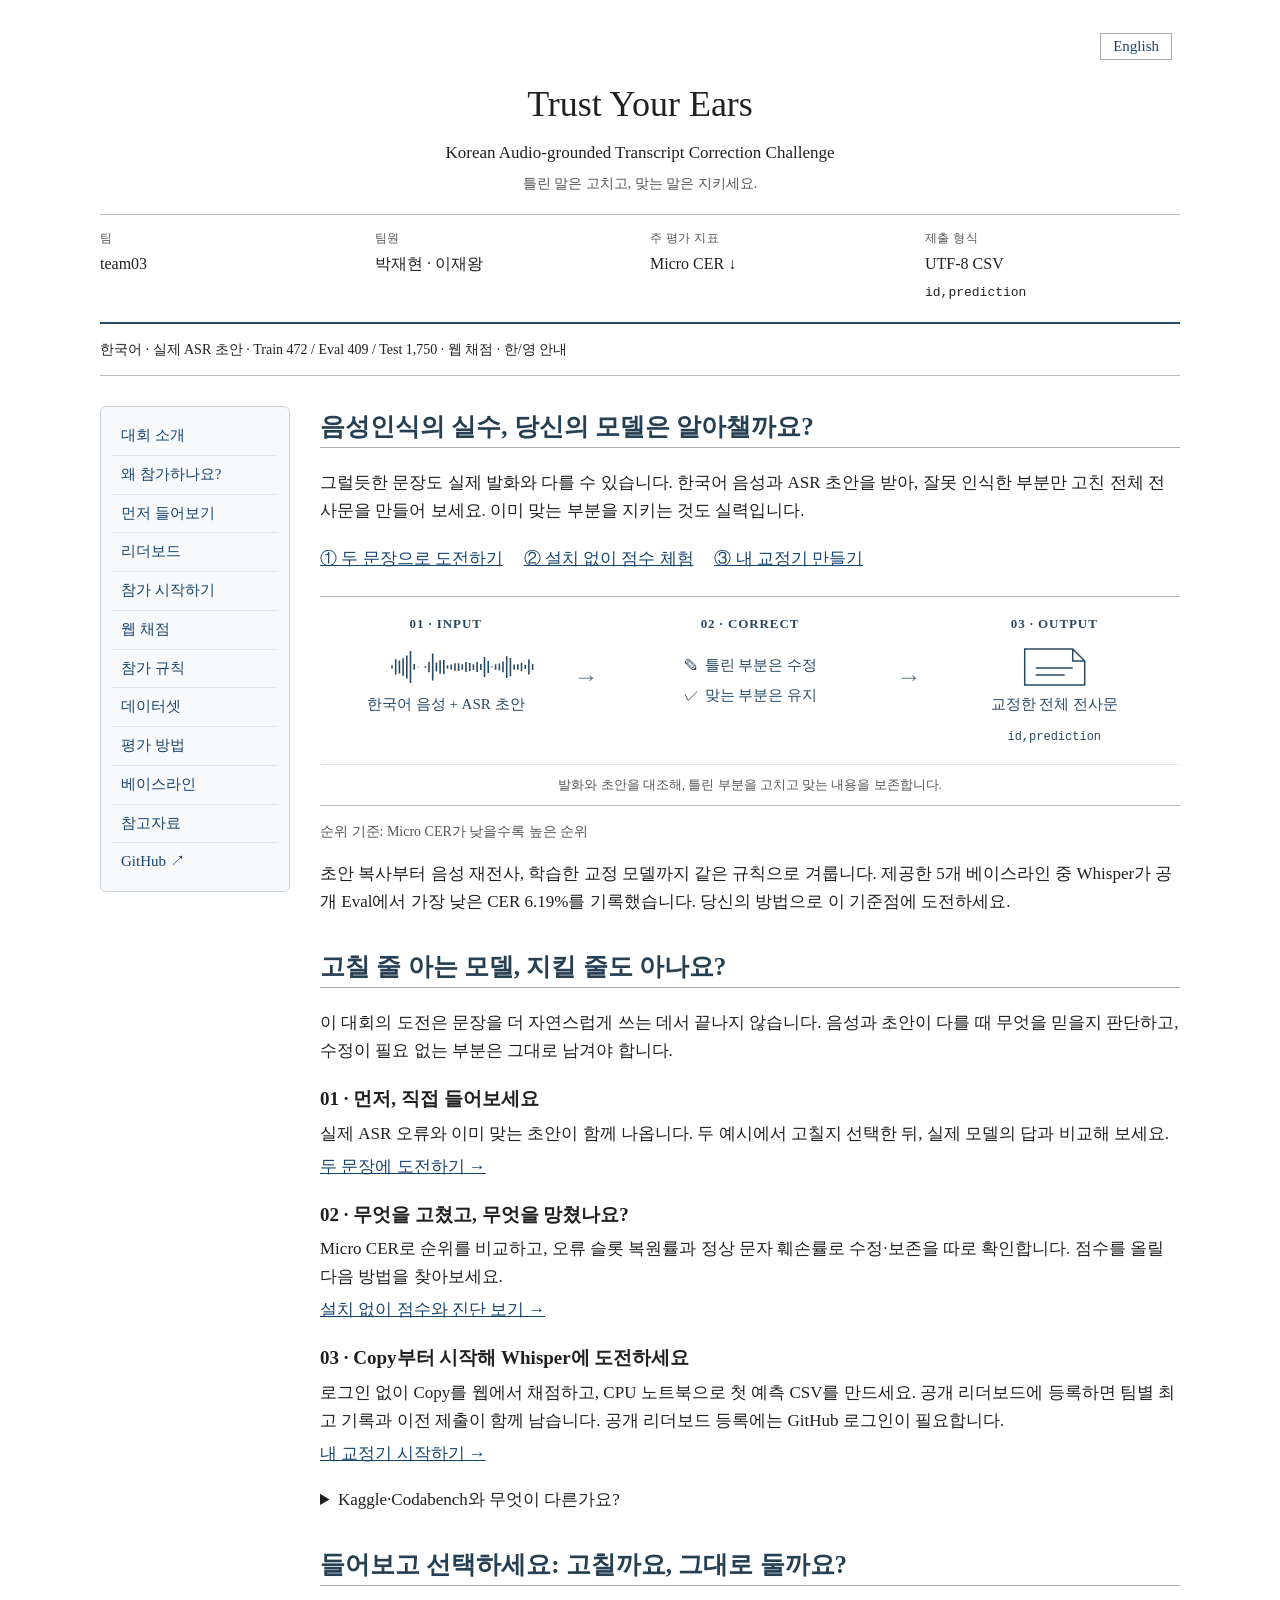
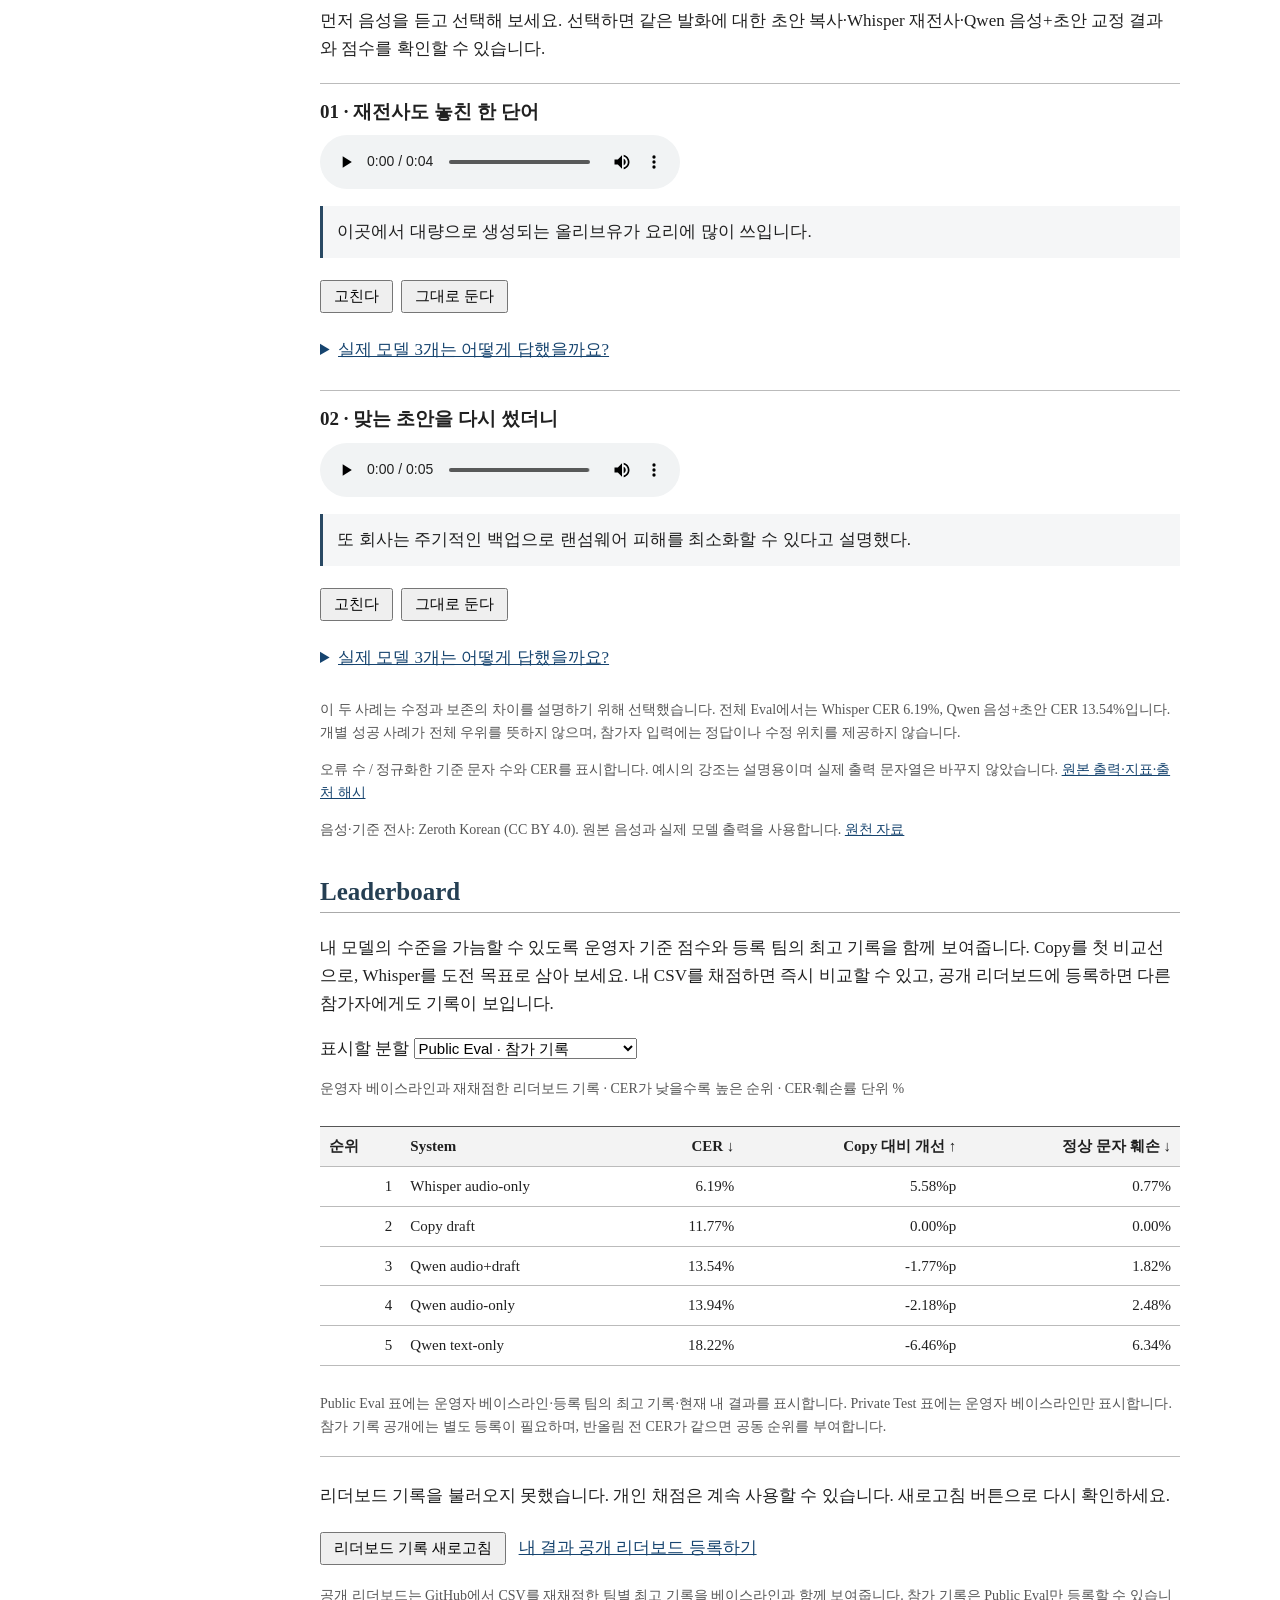
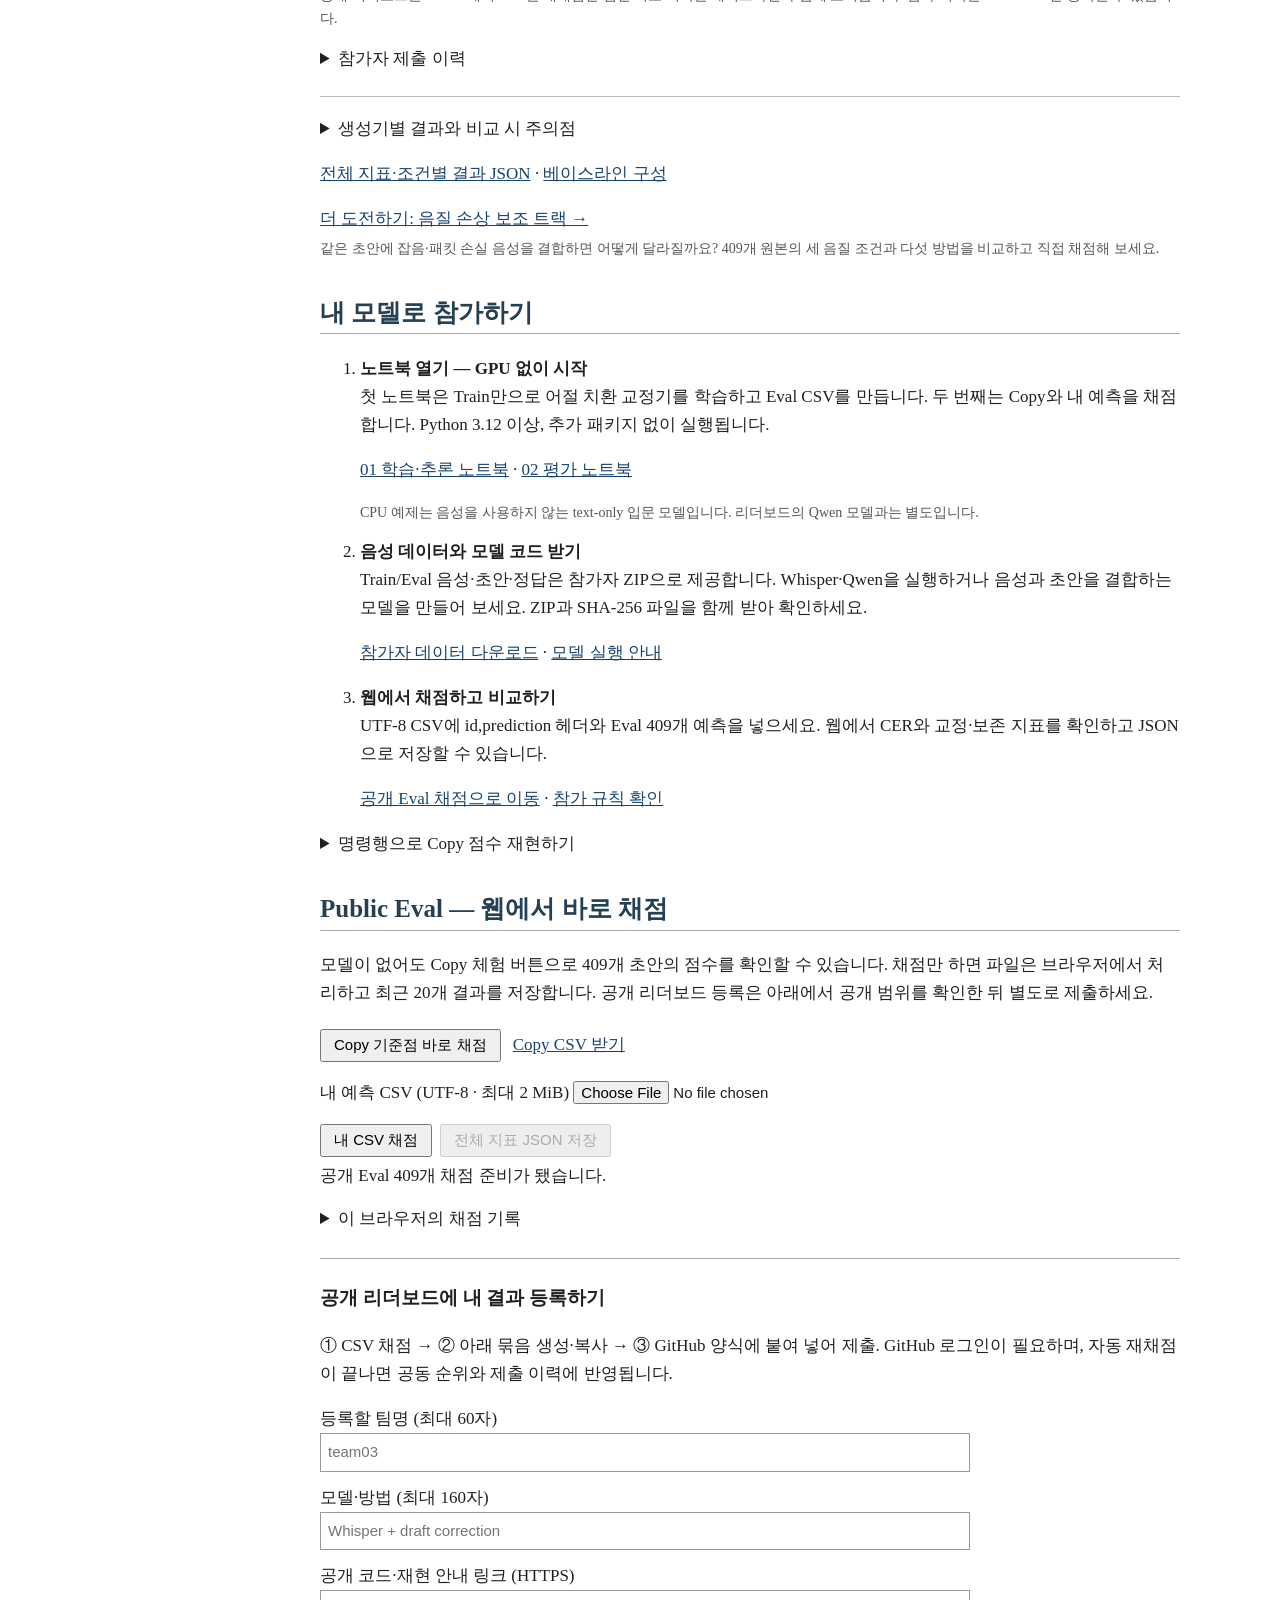
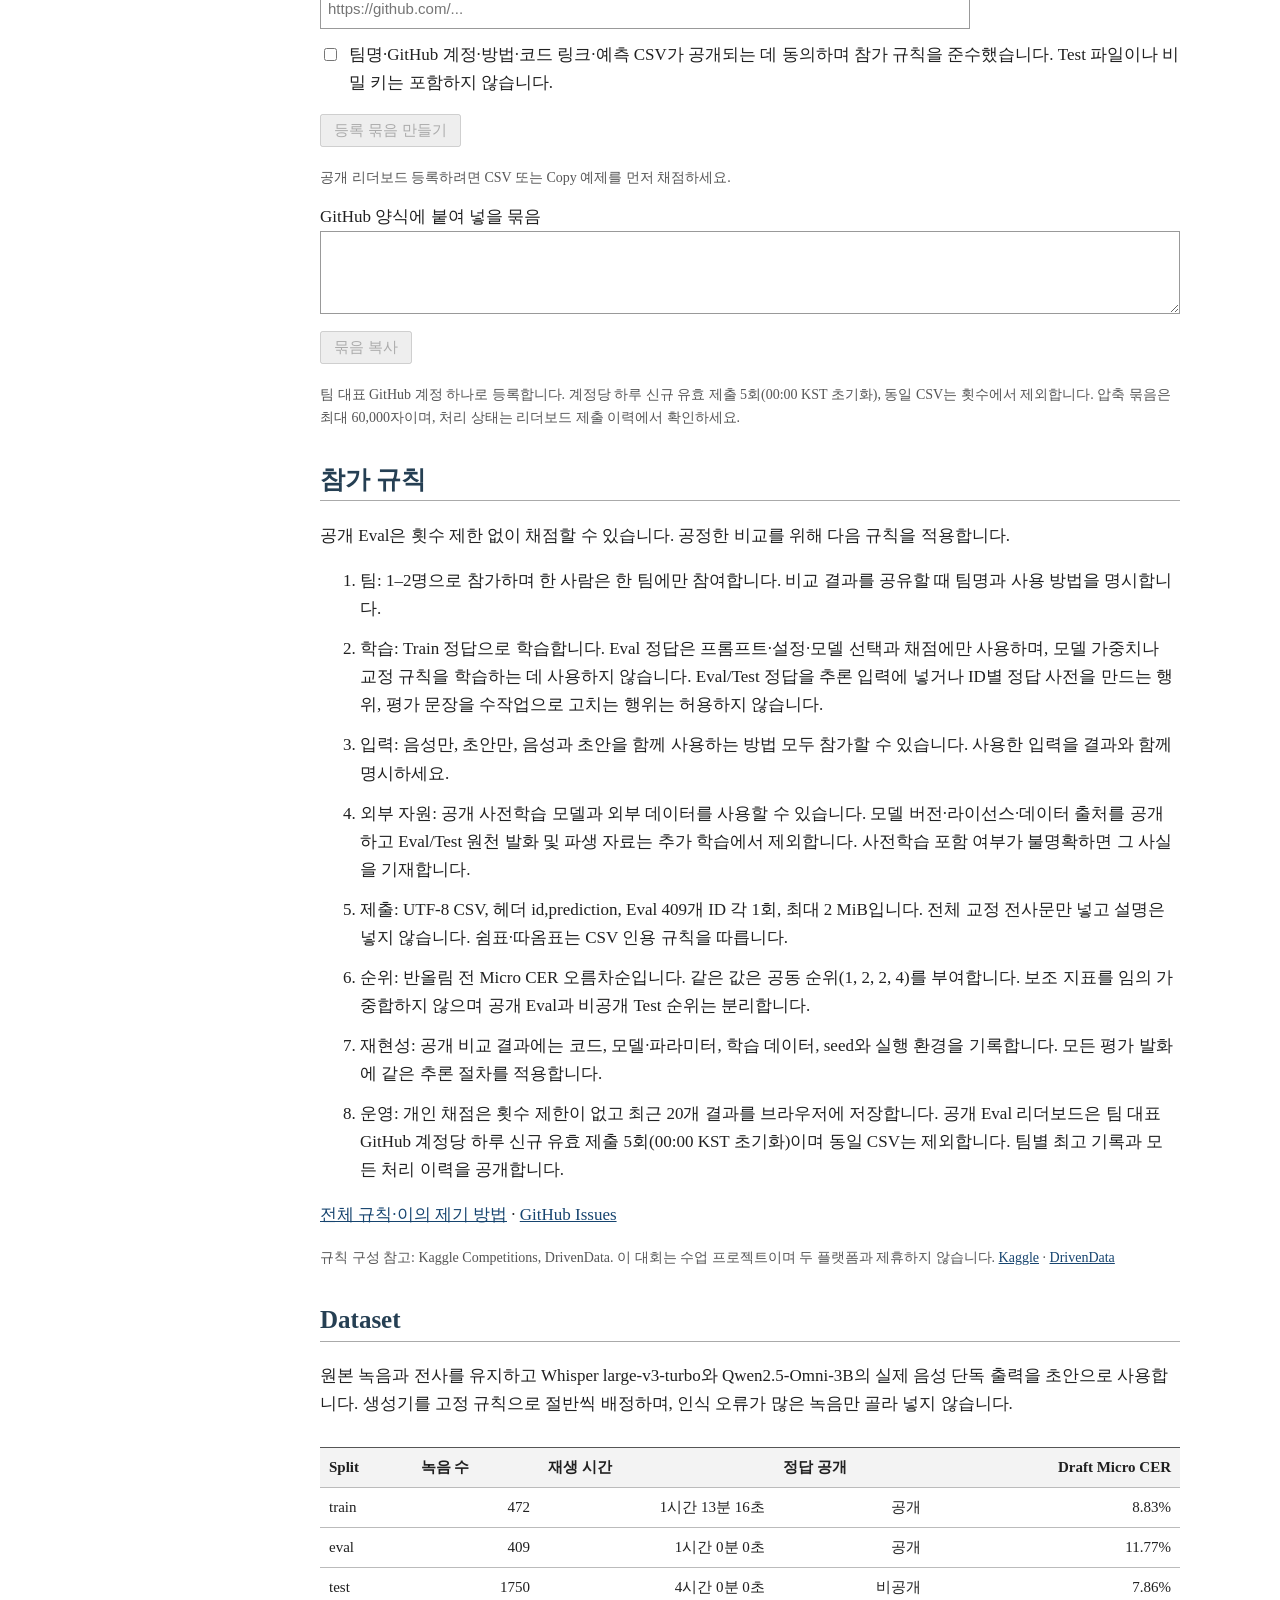
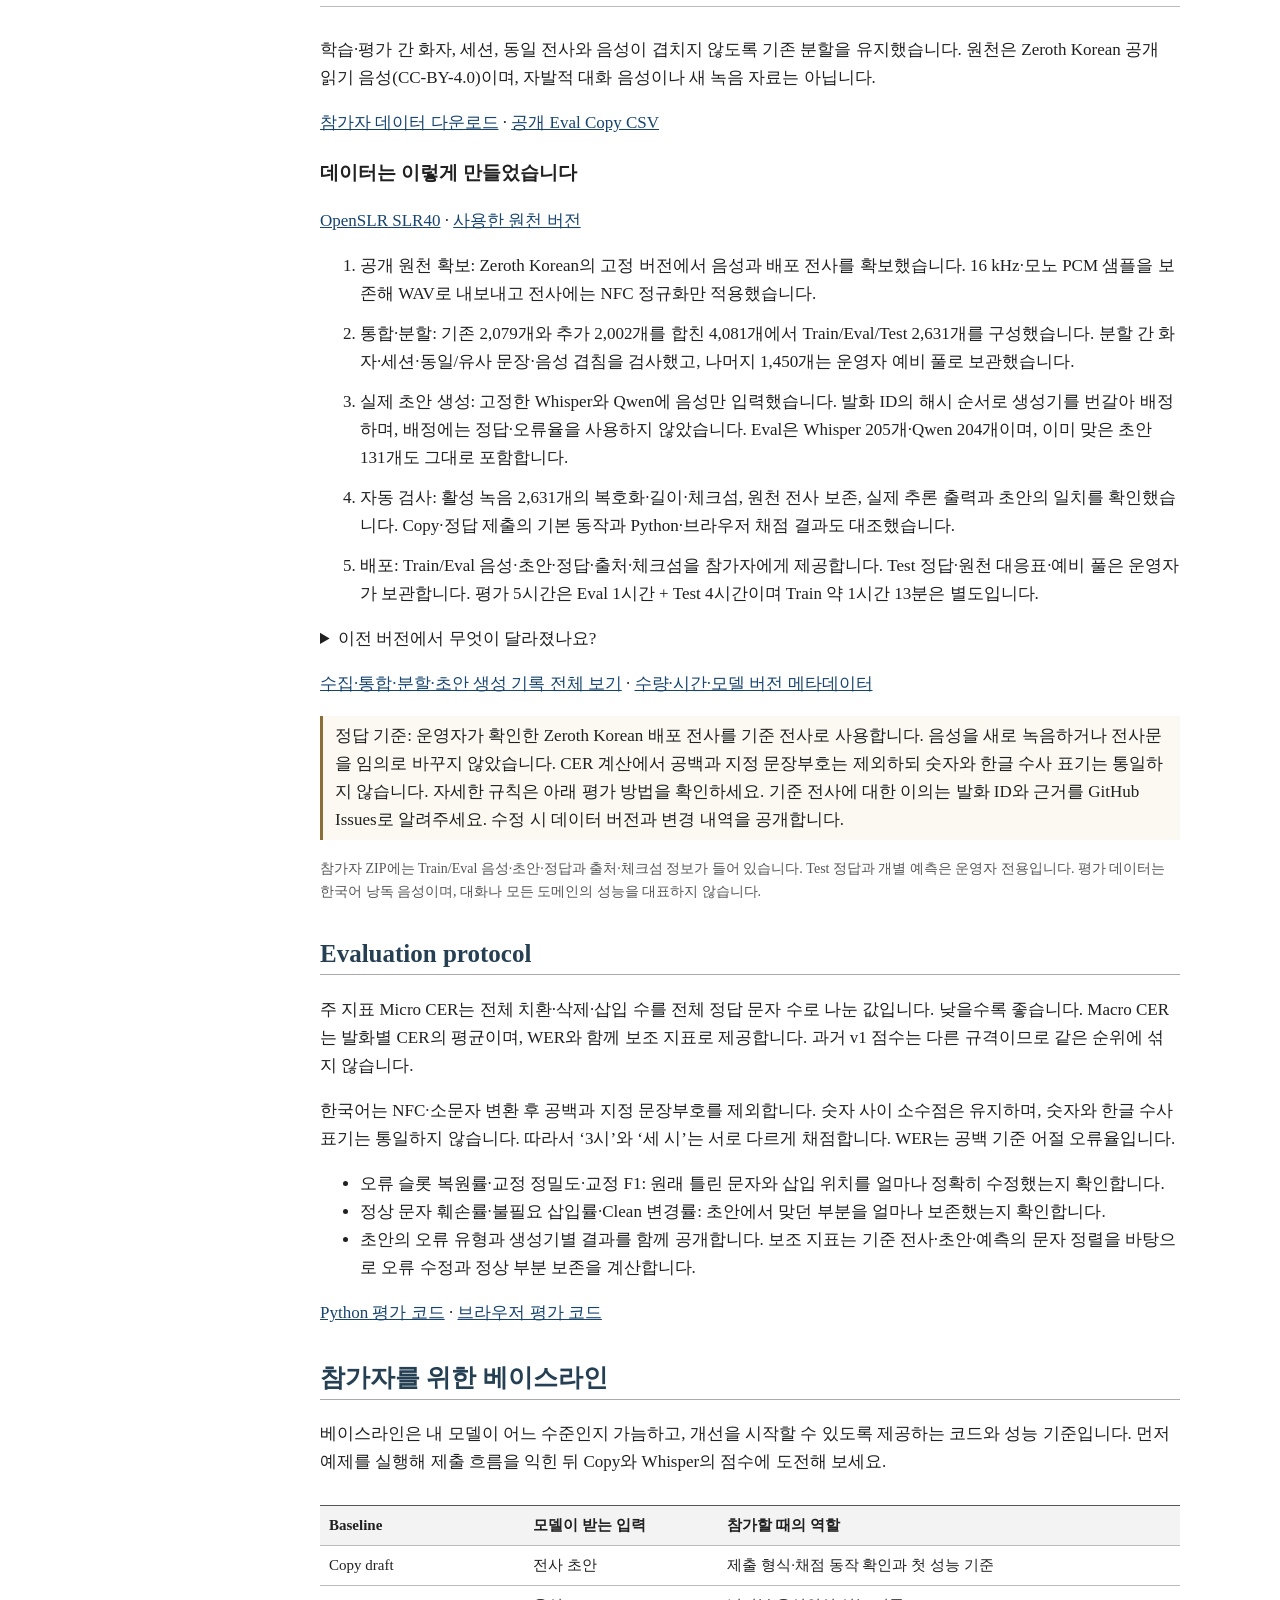
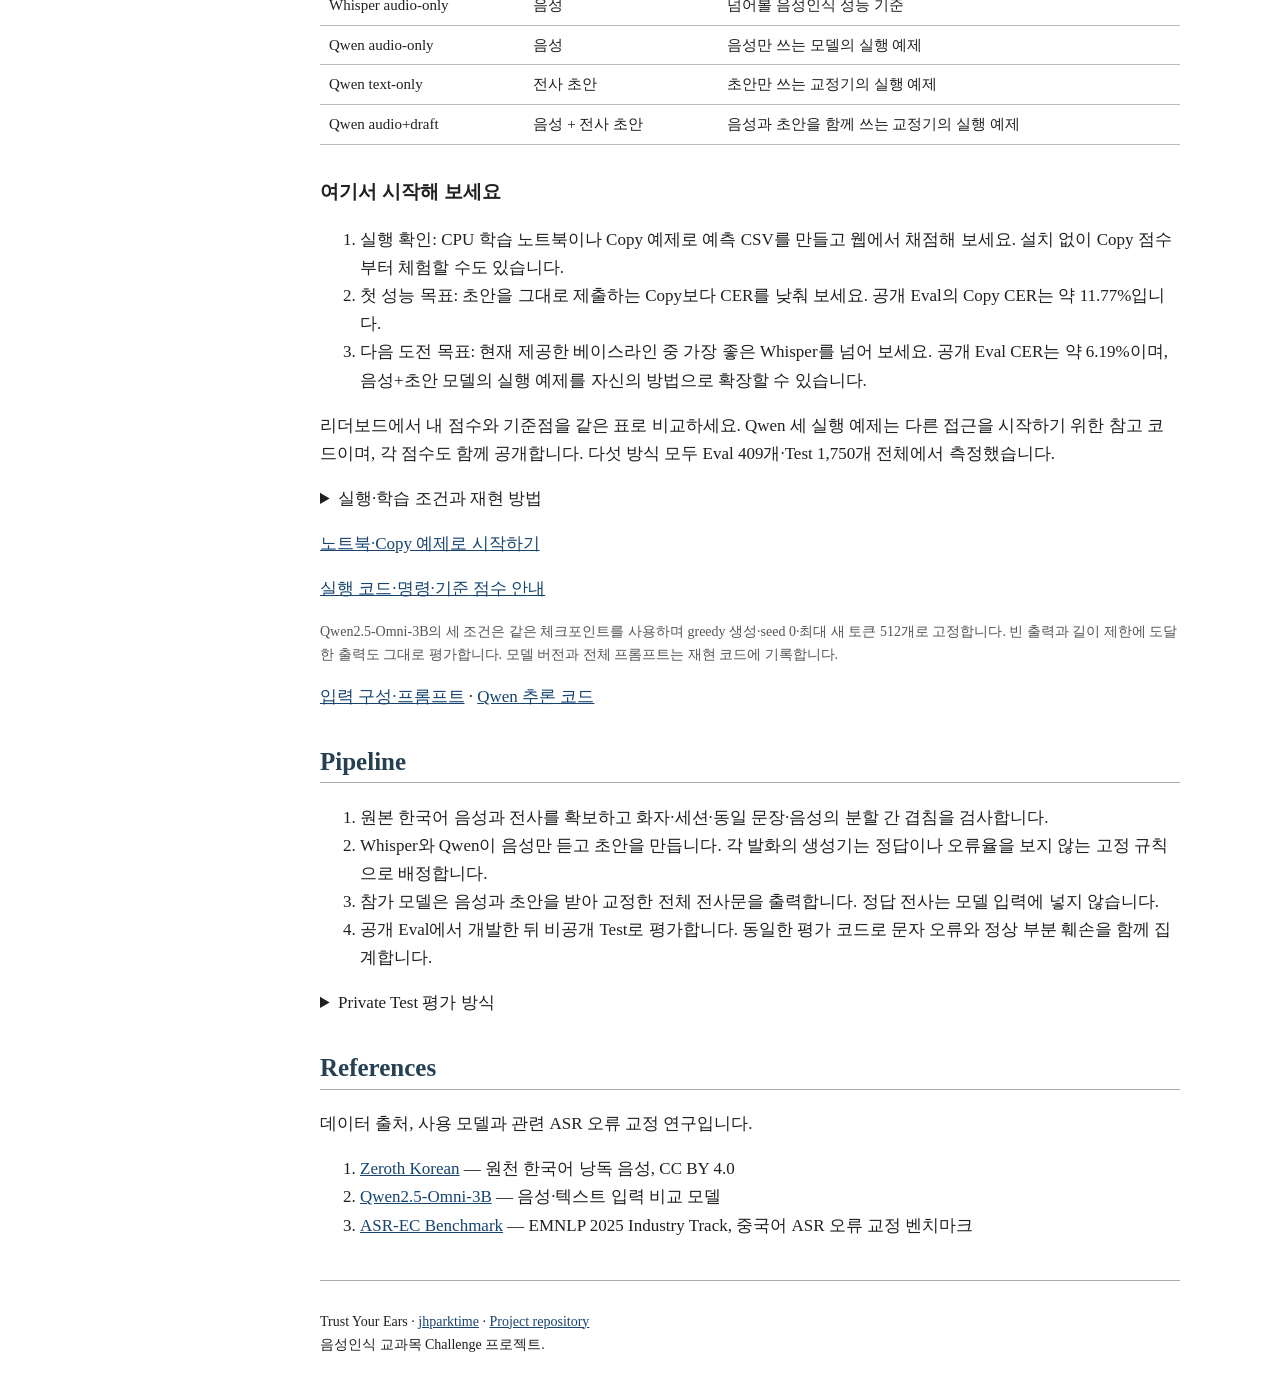
==== commit b656f770: "Clarify participant rules and distinguish leaderboard result scopes" ====
--- a/web/index.html
+++ b/web/index.html
@@ -14,26 +14,26 @@
 <header><h1>Trust Your Ears</h1><p data-t="subtitle">Korean Audio-grounded Transcript Correction Challenge</p><p data-t="version" class="small">틀린 말은 고치고, 맞는 말은 지키세요.</p><dl class="challenge-meta" aria-label="Challenge information"><div><dt data-t="metaTeam">팀</dt><dd>team03</dd></div><div><dt data-t="metaMembers">팀원</dt><dd>박재현 · 이재왕</dd></div><div><dt data-t="metaMetric">주 평가 지표</dt><dd>Micro CER ↓</dd></div><div><dt data-t="metaOutput">제출 형식</dt><dd>UTF-8 CSV<br><code>id,prediction</code></dd></div></dl></header>
 <div class="status-line"><p data-t="atAGlance">한국어 · 실제 ASR 초안 · Train 472 / Eval 409 / Test 1,750 · 웹 채점 · 한/영 안내</p></div>
 <div class="layout"><nav aria-label="Sections"><a href="#overview" data-t="overview">대회 소개</a><a data-t="whyNav" href="#why">왜 참가하나요?</a><a href="#examples" data-t="examplesNav">먼저 들어보기</a><a href="#baselines" data-t="leaderboardNav">리더보드</a><a href="#start" data-t="startNav">참가 시작하기</a><a href="#submit" data-t="submit">웹 채점</a><a href="#rules" data-t="rulesNav">참가 규칙</a><a href="#data" data-t="datasetNav">데이터셋</a><a href="#evaluation" data-t="evaluationNav">평가 방법</a><a href="#method" data-t="baselineNav">베이스라인</a><a href="#references" data-t="referenceNav">참고자료</a><a href="https://github.com/jhparktime/TURST-YOUR-EARS">GitHub ↗</a></nav>
-<main id="main"><section id="overview"><h2 data-t="overviewTitle">음성인식의 실수, 당신의 모델은 알아챌까요?</h2><p data-t="task">그럴듯한 문장도 실제 발화와 다를 수 있습니다. 한국어 음성과 ASR 초안을 받아, 잘못 인식한 부분만 고친 전체 전사문을 만들어 보세요. 이미 맞는 부분을 지키는 것도 실력입니다.</p><p class="section-links"><a data-t="listenCTA" href="#examples">① 두 문장으로 도전하기</a> &nbsp; <a data-t="demoCTA" href="#submit">② 설치 없이 점수 체험</a> &nbsp; <a data-t="notebookCTA" href="#start">③ 내 교정기 만들기</a></p><figure class="task-flow" aria-labelledby="taskFlowCaption"><ol class="flow-steps"><li><b>01 · INPUT</b><svg viewBox="0 0 180 40" aria-hidden="true" data-waveform-source="601a22f6ff80b3227f4e"><path d="M 3.0 20.0 v 0.1 M 6.7 20.0 v 0.1 M 10.4 20.0 v 0.1 M 14.1 20.0 v 0.1 M 17.8 20.0 v 0.1 M 21.5 20.0 v 0.0 M 25.2 20.0 v 0.1 M 28.9 20.0 v 0.0 M 32.6 20.0 v 0.0 M 36.3 18.3 v 3.3 M 40.0 12.3 v 15.3 M 43.7 13.6 v 12.8 M 47.4 11.2 v 17.5 M 51.1 8.5 v 23.0 M 54.8 4.0 v 32.0 M 58.5 17.1 v 5.7 M 62.2 19.8 v 0.4 M 65.9 19.9 v 0.1 M 69.6 19.2 v 1.5 M 73.3 14.7 v 10.6 M 77.0 6.5 v 26.9 M 80.7 15.5 v 9.0 M 84.4 13.3 v 13.5 M 88.1 13.1 v 13.9 M 91.8 18.2 v 3.6 M 95.5 17.6 v 4.9 M 99.2 16.3 v 7.4 M 102.9 16.2 v 7.7 M 106.6 17.3 v 5.4 M 110.3 15.1 v 9.9 M 114.0 15.9 v 8.1 M 117.7 17.2 v 5.7 M 121.4 15.1 v 9.9 M 125.1 17.0 v 6.0 M 128.8 10.0 v 19.9 M 132.5 13.9 v 12.1 M 136.2 19.5 v 1.1 M 139.9 17.2 v 5.6 M 143.6 16.5 v 7.0 M 147.3 14.6 v 10.7 M 151.0 9.2 v 21.7 M 154.7 10.9 v 18.3 M 158.4 17.4 v 5.3 M 162.1 17.3 v 5.4 M 165.8 15.7 v 8.6 M 169.5 17.8 v 4.3 M 173.2 12.5 v 14.9 M 176.9 17.1 v 5.8" fill="none" stroke="currentColor" stroke-width="1.6"/></svg><p data-t="flowAudioDraft">한국어 음성 + ASR 초안</p></li><li><b>02 · CORRECT</b><div class="flow-decisions"><p><span aria-hidden="true">✎</span> <span data-t="flowEdit">틀린 부분은 수정</span></p><p><span aria-hidden="true">✓</span> <span data-t="flowKeep">맞는 부분은 유지</span></p></div></li><li><b>03 · OUTPUT</b><svg viewBox="0 0 180 40" aria-hidden="true"><path d="M60 2h48l12 12v24H60z M108 2v12h12 M71 21h37 M71 28h29" fill="none" stroke="currentColor" stroke-width="1.5"/></svg><p data-t="flowTranscript">교정한 전체 전사문</p><code>id,prediction</code></li></ol><figcaption data-t="flowCaption" id="taskFlowCaption" class="small">발화와 초안을 대조해, 틀린 부분을 고치고 맞는 내용을 보존합니다.</figcaption></figure><p class="small"><span data-t="factRanking">순위 기준: Micro CER가 낮을수록 높은 순위</span></p><p data-t="challengeInvite">초안 복사부터 음성 재전사, 학습한 교정 모델까지 같은 규칙으로 겨룹니다. 현재 공개 Eval에서는 Whisper의 CER 6.19%가 가장 낮습니다. 당신의 방법으로 이 기준점에 도전하세요.</p></section>
-<section id="why"><h2 data-t="whyTitle">고칠 줄 아는 모델, 지킬 줄도 아나요?</h2><p data-t="whyIntro">이 대회의 도전은 문장을 더 자연스럽게 쓰는 데서 끝나지 않습니다. 음성과 초안이 다를 때 무엇을 믿을지 판단하고, 수정이 필요 없는 부분은 그대로 남겨야 합니다.</p><ol class="participation-reasons"><li><h3 data-t="whyListen">01 · 먼저, 직접 들어보세요</h3><p data-t="whyListenText">실제 ASR 오류와 이미 맞는 초안이 함께 나옵니다. 두 예시에서 고칠지 선택한 뒤, 실제 모델의 답과 비교해 보세요.</p><a data-t="whyListenCTA" href="#examples">두 문장에 도전하기 →</a></li><li><h3 data-t="whyFeedback">02 · 무엇을 고쳤고, 무엇을 망쳤나요?</h3><p data-t="whyFeedbackText">Micro CER로 순위를 비교하고, 오류 슬롯 복원률과 정상 문자 훼손률로 수정·보존을 따로 확인합니다. 점수를 올릴 다음 방법을 찾아보세요.</p><a data-t="whyFeedbackCTA" href="#submit">설치 없이 점수와 진단 보기 →</a></li><li><h3 data-t="whyStart">03 · Copy부터 시작해 Whisper에 도전하세요</h3><p data-t="whyStartText">로그인 없이 Copy를 웹에서 채점하고, CPU 노트북으로 첫 예측 CSV를 만드세요. 공동 등록하면 팀별 최고 기록과 이전 제출이 함께 남습니다. 공동 등록에는 GitHub 로그인이 필요합니다.</p><a data-t="whyStartCTA" href="#start">내 교정기 시작하기 →</a></li></ol><details><summary data-t="platformSummary">Kaggle·Codabench와 무엇이 다른가요?</summary><p data-t="platformIntro">두 플랫폼도 맞춤 채점과 리더보드를 지원합니다. 우리의 차이는 플랫폼에 없는 기능을 발명했다는 데 있지 않고, 한국어 전사 교정에 맞춰 과제·체험·진단을 한 흐름으로 구성한 데 있습니다.</p><div class="table-wrap"><table><thead><tr><th data-t="platformAspect">비교 항목</th><th data-t="platformGeneral">Kaggle·Codabench</th><th data-t="platformOurs">Trust Your Ears의 구성</th></tr></thead><tbody><tr><th data-t="platformTask" scope="row">과제</th><td data-t="platformTaskGeneral">주최자가 데이터와 문제를 정의하는 범용 대회 플랫폼</td><td data-t="platformTaskOurs">한국어 음성 + 실제 ASR 초안 → 필요한 부분만 교정</td></tr><tr><th data-t="platformScore" scope="row">평가 피드백</th><td data-t="platformScoreGeneral">주최자가 채점 규칙을 구성; Codabench는 여러 지표 열 지원</td><td data-t="platformScoreOurs">Micro CER 순위 + 오류 복원·정상 부분 보존 진단</td></tr><tr><th data-t="platformFlow" scope="row">첫 참여</th><td data-t="platformFlowGeneral">플랫폼에서 예측 파일을 제출하고 채점 결과 확인</td><td data-t="platformFlowOurs">음성 선택 체험 → 브라우저 채점 → CPU 노트북 → 공동 등록</td></tr><tr><th data-t="platformOperation" scope="row">현재 운영 범위</th><td data-t="platformOperationGeneral">플랫폼에 대회·제출·리더보드를 구성</td><td data-t="platformOperationOurs">GitHub Pages + Actions 재채점. 공동 Eval은 개발용 공개 기록; Private Test는 운영자 별도 평가</td></tr></tbody></table></div><p data-t="platformLimits" class="small">공개 Eval 정답은 개발·재현을 위해 배포합니다. 공동 등록 시 예측 CSV와 방법이 공개되며 GitHub 양식 제출이 필요합니다. 비공개 Test 온라인 접수는 현재 연결되어 있지 않습니다.</p><p class="small"><span data-t="platformSources">공식 문서:</span> <a href="https://www.kaggle.com/docs/competitions-setup">Kaggle</a> · <a href="https://docs.codabench.org/v1.27/Organizers/Benchmark_Creation/Leaderboard-Functionality/">Codabench</a> · <a data-t="platformDoc" href="https://github.com/jhparktime/TURST-YOUR-EARS/blob/main/docs/platform-comparison.md">비교 근거·운영 범위 자세히 보기</a></p></details></section>
+<main id="main"><section id="overview"><h2 data-t="overviewTitle">음성인식의 실수, 당신의 모델은 알아챌까요?</h2><p data-t="task">그럴듯한 문장도 실제 발화와 다를 수 있습니다. 한국어 음성과 ASR 초안을 받아, 잘못 인식한 부분만 고친 전체 전사문을 만들어 보세요. 이미 맞는 부분을 지키는 것도 실력입니다.</p><p class="section-links"><a data-t="listenCTA" href="#examples">① 두 문장으로 도전하기</a> &nbsp; <a data-t="demoCTA" href="#submit">② 설치 없이 점수 체험</a> &nbsp; <a data-t="notebookCTA" href="#start">③ 내 교정기 만들기</a></p><figure class="task-flow" aria-labelledby="taskFlowCaption"><ol class="flow-steps"><li><b>01 · INPUT</b><svg viewBox="0 0 180 40" aria-hidden="true" data-waveform-source="601a22f6ff80b3227f4e"><path d="M 3.0 20.0 v 0.1 M 6.7 20.0 v 0.1 M 10.4 20.0 v 0.1 M 14.1 20.0 v 0.1 M 17.8 20.0 v 0.1 M 21.5 20.0 v 0.0 M 25.2 20.0 v 0.1 M 28.9 20.0 v 0.0 M 32.6 20.0 v 0.0 M 36.3 18.3 v 3.3 M 40.0 12.3 v 15.3 M 43.7 13.6 v 12.8 M 47.4 11.2 v 17.5 M 51.1 8.5 v 23.0 M 54.8 4.0 v 32.0 M 58.5 17.1 v 5.7 M 62.2 19.8 v 0.4 M 65.9 19.9 v 0.1 M 69.6 19.2 v 1.5 M 73.3 14.7 v 10.6 M 77.0 6.5 v 26.9 M 80.7 15.5 v 9.0 M 84.4 13.3 v 13.5 M 88.1 13.1 v 13.9 M 91.8 18.2 v 3.6 M 95.5 17.6 v 4.9 M 99.2 16.3 v 7.4 M 102.9 16.2 v 7.7 M 106.6 17.3 v 5.4 M 110.3 15.1 v 9.9 M 114.0 15.9 v 8.1 M 117.7 17.2 v 5.7 M 121.4 15.1 v 9.9 M 125.1 17.0 v 6.0 M 128.8 10.0 v 19.9 M 132.5 13.9 v 12.1 M 136.2 19.5 v 1.1 M 139.9 17.2 v 5.6 M 143.6 16.5 v 7.0 M 147.3 14.6 v 10.7 M 151.0 9.2 v 21.7 M 154.7 10.9 v 18.3 M 158.4 17.4 v 5.3 M 162.1 17.3 v 5.4 M 165.8 15.7 v 8.6 M 169.5 17.8 v 4.3 M 173.2 12.5 v 14.9 M 176.9 17.1 v 5.8" fill="none" stroke="currentColor" stroke-width="1.6"/></svg><p data-t="flowAudioDraft">한국어 음성 + ASR 초안</p></li><li><b>02 · CORRECT</b><div class="flow-decisions"><p><span aria-hidden="true">✎</span> <span data-t="flowEdit">틀린 부분은 수정</span></p><p><span aria-hidden="true">✓</span> <span data-t="flowKeep">맞는 부분은 유지</span></p></div></li><li><b>03 · OUTPUT</b><svg viewBox="0 0 180 40" aria-hidden="true"><path d="M60 2h48l12 12v24H60z M108 2v12h12 M71 21h37 M71 28h29" fill="none" stroke="currentColor" stroke-width="1.5"/></svg><p data-t="flowTranscript">교정한 전체 전사문</p><code>id,prediction</code></li></ol><figcaption data-t="flowCaption" id="taskFlowCaption" class="small">발화와 초안을 대조해, 틀린 부분을 고치고 맞는 내용을 보존합니다.</figcaption></figure><p class="small"><span data-t="factRanking">순위 기준: Micro CER가 낮을수록 높은 순위</span></p><p data-t="challengeInvite">초안 복사부터 음성 재전사, 학습한 교정 모델까지 같은 규칙으로 겨룹니다. 제공한 5개 베이스라인 중 Whisper가 공개 Eval에서 가장 낮은 CER 6.19%를 기록했습니다. 당신의 방법으로 이 기준점에 도전하세요.</p></section>
+<section id="why"><h2 data-t="whyTitle">고칠 줄 아는 모델, 지킬 줄도 아나요?</h2><p data-t="whyIntro">이 대회의 도전은 문장을 더 자연스럽게 쓰는 데서 끝나지 않습니다. 음성과 초안이 다를 때 무엇을 믿을지 판단하고, 수정이 필요 없는 부분은 그대로 남겨야 합니다.</p><ol class="participation-reasons"><li><h3 data-t="whyListen">01 · 먼저, 직접 들어보세요</h3><p data-t="whyListenText">실제 ASR 오류와 이미 맞는 초안이 함께 나옵니다. 두 예시에서 고칠지 선택한 뒤, 실제 모델의 답과 비교해 보세요.</p><a data-t="whyListenCTA" href="#examples">두 문장에 도전하기 →</a></li><li><h3 data-t="whyFeedback">02 · 무엇을 고쳤고, 무엇을 망쳤나요?</h3><p data-t="whyFeedbackText">Micro CER로 순위를 비교하고, 오류 슬롯 복원률과 정상 문자 훼손률로 수정·보존을 따로 확인합니다. 점수를 올릴 다음 방법을 찾아보세요.</p><a data-t="whyFeedbackCTA" href="#submit">설치 없이 점수와 진단 보기 →</a></li><li><h3 data-t="whyStart">03 · Copy부터 시작해 Whisper에 도전하세요</h3><p data-t="whyStartText">로그인 없이 Copy를 웹에서 채점하고, CPU 노트북으로 첫 예측 CSV를 만드세요. 공개 리더보드에 등록하면 팀별 최고 기록과 이전 제출이 함께 남습니다. 공개 리더보드 등록에는 GitHub 로그인이 필요합니다.</p><a data-t="whyStartCTA" href="#start">내 교정기 시작하기 →</a></li></ol><details><summary data-t="platformSummary">Kaggle·Codabench와 무엇이 다른가요?</summary><p data-t="platformIntro">두 플랫폼도 맞춤 채점과 리더보드를 지원합니다. 우리의 차이는 플랫폼에 없는 기능을 발명했다는 데 있지 않고, 한국어 전사 교정에 맞춰 과제·체험·진단을 한 흐름으로 구성한 데 있습니다.</p><div class="table-wrap"><table><thead><tr><th data-t="platformAspect">비교 항목</th><th data-t="platformGeneral">Kaggle·Codabench</th><th data-t="platformOurs">Trust Your Ears의 구성</th></tr></thead><tbody><tr><th data-t="platformTask" scope="row">과제</th><td data-t="platformTaskGeneral">주최자가 데이터와 문제를 정의하는 범용 대회 플랫폼</td><td data-t="platformTaskOurs">한국어 음성 + 실제 ASR 초안 → 필요한 부분만 교정</td></tr><tr><th data-t="platformScore" scope="row">평가 피드백</th><td data-t="platformScoreGeneral">주최자가 채점 규칙을 구성; Codabench는 여러 지표 열 지원</td><td data-t="platformScoreOurs">Micro CER 순위 + 오류 복원·정상 부분 보존 진단</td></tr><tr><th data-t="platformFlow" scope="row">첫 참여</th><td data-t="platformFlowGeneral">플랫폼에서 예측 파일을 제출하고 채점 결과 확인</td><td data-t="platformFlowOurs">음성 선택 체험 → 브라우저 채점 → CPU 노트북 → 공개 리더보드 등록</td></tr><tr><th data-t="platformOperation" scope="row">현재 운영 범위</th><td data-t="platformOperationGeneral">플랫폼에 대회·제출·리더보드를 구성</td><td data-t="platformOperationOurs">GitHub Pages + Actions 재채점. 공개 Eval 리더보드은 개발용 공개 기록; Private Test는 운영자 별도 평가</td></tr></tbody></table></div><p data-t="platformLimits" class="small">공개 Eval 정답은 개발·재현을 위해 배포합니다. 공개 리더보드 등록 시 예측 CSV와 방법이 공개되며 GitHub 양식 제출이 필요합니다. 비공개 Test 온라인 접수는 현재 연결되어 있지 않습니다.</p><p class="small"><span data-t="platformSources">공식 문서:</span> <a href="https://www.kaggle.com/docs/competitions-setup">Kaggle</a> · <a href="https://docs.codabench.org/v1.27/Organizers/Benchmark_Creation/Leaderboard-Functionality/">Codabench</a> · <a data-t="platformDoc" href="https://github.com/jhparktime/TURST-YOUR-EARS/blob/main/docs/platform-comparison.md">비교 근거·운영 범위 자세히 보기</a></p></details></section>
 <section id="examples"><h2 data-t="examplesTitle">들어보고 선택하세요: 고칠까요, 그대로 둘까요?</h2><p data-t="examplesIntro">먼저 음성을 듣고 선택해 보세요. 선택하면 같은 발화에 대한 초안 복사·Whisper 재전사·Qwen 음성+초안 교정 결과와 점수를 확인할 수 있습니다.</p><article class="example" data-example-id="601a22f6ff80b3227f4e"><h3>01 · <span data-t="exampleOne">재전사도 놓친 한 단어</span></h3><audio controls preload="metadata" src="assets/examples-v2/601a22f6ff80b3227f4e.wav" aria-label="1번째 예시 음성" data-audio-kind="repair"></audio><p class="draft" lang="ko">이곳에서 대량으로 생성되는 올리브유가 요리에 많이 쓰입니다.</p><div class="quiz" data-quiz="repair"><button type="button" data-choice="edit" data-t="chooseEdit">고친다</button><button type="button" data-choice="keep" data-t="chooseKeep">그대로 둔다</button><output role="status" class="quiz-feedback"></output></div><details class="model-comparison"><summary><span data-t="showComparison">실제 모델 3개는 어떻게 답했을까요?</span></summary><p><strong><span data-t="exampleReference">기준 전사</span></strong><br><span lang="ko">이곳에서 대량으로 생산되는 올리브유가 요리에 많이 쓰입니다</span></p><div class="table-wrap"><table class="comparison-table"><caption><span data-t="comparisonCaption">같은 발화에 대한 저장된 베이스라인 출력</span></caption><thead><tr><th>System</th><th><span data-t="comparisonTranscript">실제 출력 전사문</span></th><th class="num"><span data-t="comparisonMetric">문자 오류 · CER ↓</span></th></tr></thead><tbody><tr><th scope="row">Copy draft</th><td lang="ko" data-prediction-system="Copy draft">이곳에서 대량으로 <mark class="error-word">생성</mark>되는 올리브유가 요리에 많이 쓰입니다.</td><td class="num">1 / 26<br>3.85%</td></tr><tr><th scope="row">Whisper audio-only</th><td lang="ko" data-prediction-system="Whisper audio-only">이곳에서 대량으로 <mark class="error-word">생성</mark>되는 올리브유가 요리에 많이 쓰입니다.</td><td class="num">1 / 26<br>3.85%</td></tr><tr><th scope="row">Qwen audio+draft</th><td lang="ko" data-prediction-system="Qwen audio+draft">이곳에서 대량으로 <mark class="correct-word">생산</mark>되는 올리브유가 요리에 많이 쓰입니다.</td><td class="num">0 / 26<br>0.00%</td></tr></tbody></table></div><p data-t="comparisonRepair">이 발화에서는 Whisper 초안의 “생성”이 재전사에도 남았습니다. Qwen은 음성과 초안을 함께 받아 “생산”으로 교정했습니다. Whisper가 초안을 만들었으므로 Copy와 Whisper 출력은 같습니다.</p><p class="small">Public Eval · <code>601a22f6ff80b3227f4e</code> · 4.78 s</p></details></article>
 <article class="example" data-example-id="e245e5eed59e0ba5fc1a"><h3>02 · <span data-t="exampleTwo">맞는 초안을 다시 썼더니</span></h3><audio controls preload="metadata" src="assets/examples-v2/e245e5eed59e0ba5fc1a.wav" aria-label="2번째 예시 음성" data-audio-kind="preserve"></audio><p class="draft" lang="ko">또 회사는 주기적인 백업으로 랜섬웨어 피해를 최소화할 수 있다고 설명했다.</p><div class="quiz" data-quiz="preserve"><button type="button" data-choice="edit" data-t="chooseEdit">고친다</button><button type="button" data-choice="keep" data-t="chooseKeep">그대로 둔다</button><output role="status" class="quiz-feedback"></output></div><details class="model-comparison"><summary><span data-t="showComparison">실제 모델 3개는 어떻게 답했을까요?</span></summary><p><strong><span data-t="exampleReference">기준 전사</span></strong><br><span lang="ko">또 회사는 주기적인 백업으로 랜섬웨어 피해를 최소화 할 수 있다고 설명했다</span></p><div class="table-wrap"><table class="comparison-table"><caption><span data-t="comparisonCaption">같은 발화에 대한 저장된 베이스라인 출력</span></caption><thead><tr><th>System</th><th><span data-t="comparisonTranscript">실제 출력 전사문</span></th><th class="num"><span data-t="comparisonMetric">문자 오류 · CER ↓</span></th></tr></thead><tbody><tr><th scope="row">Copy draft</th><td lang="ko" data-prediction-system="Copy draft">또 회사는 주기적인 백업으로 <mark class="correct-word">랜섬웨어</mark> 피해를 최소화할 수 있다고 설명했다.</td><td class="num">0 / 31<br>0.00%</td></tr><tr><th scope="row">Whisper audio-only</th><td lang="ko" data-prediction-system="Whisper audio-only">또 회사는 주기적인 백업으로 <mark class="error-word">랜선웨어</mark> 피해를 최소화할 수 있다고 설명했다.</td><td class="num">1 / 31<br>3.23%</td></tr><tr><th scope="row">Qwen audio+draft</th><td lang="ko" data-prediction-system="Qwen audio+draft">또 회사는 주기적인 백업으로 <mark class="correct-word">랜섬웨어</mark> 피해를 최소화할 수 있다고 설명했다.</td><td class="num">0 / 31<br>0.00%</td></tr></tbody></table></div><p data-t="comparisonKeep">Qwen 초안의 “랜섬웨어”는 맞습니다. Whisper로 다시 전사하면 “랜선웨어”로 바뀌지만, 음성+초안 모델은 맞는 내용을 유지했습니다. 띄어쓰기·문장부호 차이는 CER에서 제외합니다.</p><p class="small">Public Eval · <code>e245e5eed59e0ba5fc1a</code> · 5.72 s</p></details></article><p data-t="comparisonScope" class="small">이 두 사례는 수정과 보존의 차이를 설명하기 위해 선택했습니다. 전체 Eval에서는 Whisper CER 6.19%, Qwen 음성+초안 CER 13.54%입니다. 개별 성공 사례가 전체 우위를 뜻하지 않으며, 참가자 입력에는 정답이나 수정 위치를 제공하지 않습니다.</p><p class="small"><span data-t="comparisonDenominator">오류 수 / 정규화한 기준 문자 수와 CER를 표시합니다. 예시의 강조는 설명용이며 실제 출력 문자열은 바꾸지 않았습니다.</span> <a href="https://github.com/jhparktime/TURST-YOUR-EARS/blob/main/web/assets/examples-v2/model-comparison.json"><span data-t="comparisonData">원본 출력·지표·출처 해시</span></a></p><p class="small"><span data-t="exampleAttribution">음성·기준 전사: Zeroth Korean (CC BY 4.0). 원본 음성과 실제 모델 출력을 사용합니다.</span> <a href="https://huggingface.co/datasets/kresnik/zeroth_korean" data-t="exampleSource">원천 자료</a></p></section>
-<section id="baselines"><h2>Leaderboard</h2><p data-t="comparison">내 모델의 수준을 가늠할 수 있도록 운영자 기준 점수와 공동 등록 팀의 최고 기록을 함께 보여줍니다. Copy를 첫 비교선으로, Whisper를 도전 목표로 삼아 보세요. 내 CSV를 채점하면 즉시 비교할 수 있고, 공동 등록하면 다른 참가자에게도 기록이 보입니다.</p><label><span data-t="splitLabel">표시할 분할</span> <select id="benchmarkSplit"><option value="eval">Public Eval</option><option value="test">Private Test</option></select></label><p id="benchmarkStatus" class="small" role="status"></p><div class="table-wrap"><table><thead><tr><th data-t="rank">순위</th><th>System</th><th class="num">CER ↓</th><th class="num" data-t="improvement">Copy 대비 개선 ↑</th><th class="num" data-t="harm">정상 문자 훼손 ↓</th></tr></thead><tbody id="benchmarkRows"></tbody></table></div><p data-t="leaderboardNote" class="small">운영자 베이스라인·공동 등록 팀의 최고 기록·현재 내 결과를 비교합니다. 공동 등록은 별도 제출이 필요하며, 동점은 반올림 전 CER로 판단해 공동 순위를 부여합니다.</p><div class="shared-summary"><p id="sharedStatus" role="status"></p><button id="refreshShared" type="button" data-t="refreshSharedLabel">공동 기록 새로고침</button> <a href="#shared-registration" data-t="sharedRegisterLink">내 결과 공동 등록하기</a><p class="small" data-t="sharedScope">공동 순위는 GitHub에서 CSV를 재채점한 팀별 최고 기록입니다. 베이스라인과 함께 표시되며, Public Eval만 등록할 수 있습니다.</p><details><summary data-t="sharedHistoryTitle">참가자 제출 이력</summary><div class="table-wrap"><table><thead><tr><th data-t="recordLabel">제출</th><th data-t="timeLabel">시각</th><th data-t="teamAccountLabel">팀 · 계정</th><th data-t="methodLabel">방법</th><th data-t="statusLabel">처리 상태</th><th>CER ↓</th></tr></thead><tbody id="sharedHistoryRows"></tbody></table></div><p class="small" data-t="sharedHistoryNote">최근 제출 50건을 표시합니다. 중복·반려도 이력에 남으며, 전체 기록은 원본 JSON에서 확인할 수 있습니다.</p><a href="https://raw.githubusercontent.com/jhparktime/TURST-YOUR-EARS/leaderboard-data/public-eval.json" data-t="sharedRaw">전체 공동 기록 JSON</a></details></div><details><summary data-t="sourceDetails">생성기별 결과와 비교 시 주의점</summary><p data-t="overlap">Whisper·Qwen은 초안을 생성한 모델이기도 합니다. 각 모델의 Audio-only 결과는 자신이 만든 초안 부분집합에서 Copy와 같습니다. 전체 점수와 생성기별 점수를 함께 비교하세요.</p><div class="table-wrap"><table><thead><tr><th>System</th><th>Draft source</th><th class="num">N</th><th class="num">Draft CER</th><th class="num">Output CER</th></tr></thead><tbody id="sourceRows"></tbody></table></div><p data-t="benchmarkLimits" class="small">Qwen 세 조건은 같은 체크포인트를 사용합니다. 공개 원천 자료가 사전학습에 포함됐을 가능성은 배제할 수 없습니다.</p></details><p><a data-t="allMetrics" href="data-v2/baselines.json">전체 지표·조건별 결과 JSON</a> · <a data-t="methodCTA" href="#method">베이스라인 구성</a></p><p><a href="stress.html" data-t="stressLink">더 도전하기: 음질 손상 보조 트랙 →</a><br><span class="small" data-t="stressDescription">같은 초안에 잡음·패킷 손실 음성을 결합하면 어떻게 달라질까요? 409개 원본의 세 음질 조건과 다섯 방법을 비교하고 직접 채점해 보세요.</span></p></section>
+<section id="baselines"><h2>Leaderboard</h2><p data-t="comparison">내 모델의 수준을 가늠할 수 있도록 운영자 기준 점수와 등록 팀의 최고 기록을 함께 보여줍니다. Copy를 첫 비교선으로, Whisper를 도전 목표로 삼아 보세요. 내 CSV를 채점하면 즉시 비교할 수 있고, 공개 리더보드에 등록하면 다른 참가자에게도 기록이 보입니다.</p><label><span data-t="splitLabel">표시할 분할</span> <select id="benchmarkSplit"><option value="eval" data-t="evalOption">Public Eval · 참가 기록</option><option value="test" data-t="testOption">Private Test · 베이스라인 비교</option></select></label><p id="benchmarkStatus" class="small" role="status"></p><div class="table-wrap"><table><thead><tr><th data-t="rank">순위</th><th>System</th><th class="num">CER ↓</th><th class="num" data-t="improvement">Copy 대비 개선 ↑</th><th class="num" data-t="harm">정상 문자 훼손 ↓</th></tr></thead><tbody id="benchmarkRows"></tbody></table></div><p data-t="leaderboardNote" class="small">Public Eval 표에는 운영자 베이스라인·등록 팀의 최고 기록·현재 내 결과를 표시합니다. Private Test 표에는 운영자 베이스라인만 표시합니다. 참가 기록 공개에는 별도 등록이 필요하며, 반올림 전 CER가 같으면 공동 순위를 부여합니다.</p><div class="shared-summary"><p id="sharedStatus" role="status"></p><button id="refreshShared" type="button" data-t="refreshSharedLabel">리더보드 기록 새로고침</button> <a href="#shared-registration" data-t="sharedRegisterLink">내 결과 공개 리더보드 등록하기</a><p class="small" data-t="sharedScope">공개 리더보드는 GitHub에서 CSV를 재채점한 팀별 최고 기록을 베이스라인과 함께 보여줍니다. 참가 기록은 Public Eval만 등록할 수 있습니다.</p><details><summary data-t="sharedHistoryTitle">참가자 제출 이력</summary><div class="table-wrap"><table><thead><tr><th data-t="recordLabel">제출</th><th data-t="timeLabel">시각</th><th data-t="teamAccountLabel">팀 · 계정</th><th data-t="methodLabel">방법</th><th data-t="statusLabel">처리 상태</th><th>CER ↓</th></tr></thead><tbody id="sharedHistoryRows"></tbody></table></div><p class="small" data-t="sharedHistoryNote">최근 제출 50건을 표시합니다. 중복·반려도 이력에 남으며, 전체 기록은 원본 JSON에서 확인할 수 있습니다.</p><a href="https://raw.githubusercontent.com/jhparktime/TURST-YOUR-EARS/leaderboard-data/public-eval.json" data-t="sharedRaw">전체 리더보드 기록 JSON</a></details></div><details><summary data-t="sourceDetails">생성기별 결과와 비교 시 주의점</summary><p data-t="overlap">Whisper·Qwen은 초안을 생성한 모델이기도 합니다. 각 모델의 Audio-only 결과는 자신이 만든 초안 부분집합에서 Copy와 같습니다. 전체 점수와 생성기별 점수를 함께 비교하세요.</p><div class="table-wrap"><table><thead><tr><th>System</th><th>Draft source</th><th class="num">N</th><th class="num">Draft CER</th><th class="num">Output CER</th></tr></thead><tbody id="sourceRows"></tbody></table></div><p data-t="benchmarkLimits" class="small">Qwen 세 조건은 같은 체크포인트를 사용합니다. 공개 원천 자료가 사전학습에 포함됐을 가능성은 배제할 수 없습니다.</p></details><p><a data-t="allMetrics" href="data-v2/baselines.json">전체 지표·조건별 결과 JSON</a> · <a data-t="methodCTA" href="#method">베이스라인 구성</a></p><p><a href="stress.html" data-t="stressLink">더 도전하기: 음질 손상 보조 트랙 →</a><br><span class="small" data-t="stressDescription">같은 초안에 잡음·패킷 손실 음성을 결합하면 어떻게 달라질까요? 409개 원본의 세 음질 조건과 다섯 방법을 비교하고 직접 채점해 보세요.</span></p></section>
 <section id="start"><h2 data-t="startTitle">내 모델로 참가하기</h2><ol class="start-steps"><li><strong><span data-t="stepNotebook">노트북 열기 — GPU 없이 시작</span></strong><br><span data-t="stepNotebookText">첫 노트북은 Train만으로 어절 치환 교정기를 학습하고 Eval CSV를 만듭니다. 두 번째는 Copy와 내 예측을 채점합니다. Python 3.12 이상, 추가 패키지 없이 실행됩니다.</span><p><a data-t="trainNotebook" href="https://colab.research.google.com/github/jhparktime/TURST-YOUR-EARS/blob/main/notebooks/01_train_baseline.ipynb">01 학습·추론 노트북</a> · <a data-t="evalNotebook" href="https://colab.research.google.com/github/jhparktime/TURST-YOUR-EARS/blob/main/notebooks/02_evaluate.ipynb">02 평가 노트북</a></p><p data-t="notebookScope" class="small">CPU 예제는 음성을 사용하지 않는 text-only 입문 모델입니다. 리더보드의 Qwen 모델과는 별도입니다.</p></li><li><strong><span data-t="stepData">음성 데이터와 모델 코드 받기</span></strong><br><span data-t="stepDataText">Train/Eval 음성·초안·정답은 참가자 ZIP으로 제공합니다. Whisper·Qwen을 실행하거나 음성과 초안을 결합하는 모델을 만들어 보세요. ZIP과 SHA-256 파일을 함께 받아 확인하세요.</span><p><a data-t="startDownload" href="https://github.com/jhparktime/TURST-YOUR-EARS/releases/tag/dataset-ko-asr-v2">참가자 데이터 다운로드</a> · <a data-t="runGuide" href="https://github.com/jhparktime/TURST-YOUR-EARS#readme">모델 실행 안내</a></p></li><li><strong><span data-t="stepScore">웹에서 채점하고 비교하기</span></strong><br><span data-t="stepScoreText">UTF-8 CSV에 id,prediction 헤더와 Eval 409개 예측을 넣으세요. 웹에서 CER와 교정·보존 지표를 확인하고 JSON으로 저장할 수 있습니다.</span><p><a data-t="startScore" href="#submit">공개 Eval 채점으로 이동</a> · <a data-t="rulesCTA" href="#rules">참가 규칙 확인</a></p></li></ol><details><summary data-t="commandGuide">명령행으로 Copy 점수 재현하기</summary><pre class="command"><code>git clone https://github.com/jhparktime/TURST-YOUR-EARS.git
 cd TURST-YOUR-EARS
 python -m scripts.baseline --mode copy --inputs datasets/tye-ko-asr-v2/eval/inputs.json --output eval-copy.csv
 python -m scripts.evaluate --references datasets/tye-ko-asr-v2/eval/references.json --predictions eval-copy.csv</code></pre><p data-t="stepExpected">Copy의 공개 Eval Micro CER는 11.7663%입니다.</p></details></section>
-<section id="submit"><h2 data-t="publicTitle">Public Eval — 웹에서 바로 채점</h2><p data-t="publicText">모델이 없어도 Copy 체험 버튼으로 409개 초안의 점수를 확인할 수 있습니다. 채점만 하면 파일은 브라우저에서 처리하고 최근 20개 결과를 저장합니다. 공동 순위 등록은 아래에서 공개 범위를 확인한 뒤 별도로 제출하세요.</p><button id="demoScore" type="button" disabled data-t="demoButton">Copy 기준점 바로 채점</button> <a href="data-v2/eval-copy.csv" download data-copy-link data-t="copyDownload">Copy CSV 받기</a><label><span data-t="csvLabel">내 예측 CSV (UTF-8 · 최대 2 MiB)</span> <input type="file" id="publicFile" accept=".csv,text/csv"></label><button id="publicScore" disabled data-t="scoreButton">내 CSV 채점</button><button id="saveScores" disabled data-t="saveButton">전체 지표 JSON 저장</button><output id="publicStatus" role="status"></output><div id="publicResult" class="result" hidden></div><details id="local-history"><summary data-t="localHistoryTitle">이 브라우저의 채점 기록</summary><p id="localHistoryStatus" role="status"></p><div class="table-wrap"><table><thead><tr><th data-t="timeLabel">시각</th><th data-t="fileLabel">파일·예제</th><th>CER ↓</th><th data-t="harm">정상 문자 훼손 ↓</th></tr></thead><tbody id="localHistoryRows"></tbody></table></div></details><div id="shared-registration" class="shared-registration"><h3 data-t="sharedTitle">공동 순위에 내 결과 등록하기</h3><p data-t="sharedIntro">① CSV 채점 → ② 아래 묶음 생성·복사 → ③ GitHub 양식에 붙여 넣어 제출. GitHub 로그인이 필요하며, 자동 재채점이 끝나면 공동 순위와 제출 이력에 반영됩니다.</p><label><span data-t="sharedTeamLabel">등록할 팀명 (최대 60자)</span><input id="sharedTeam" type="text" maxlength="60" autocomplete="organization" placeholder="team03"></label><label><span data-t="sharedMethodLabel">모델·방법 (최대 160자)</span><input id="sharedMethod" type="text" maxlength="160" placeholder="Whisper + draft correction"></label><label><span data-t="sharedCodeLabel">공개 코드·재현 안내 링크 (HTTPS)</span><input id="sharedCode" type="url" maxlength="300" placeholder="https://github.com/..."></label><label class="sharing-consent"><input id="sharedConsent" type="checkbox"><span data-t="sharedConsentText">팀명·GitHub 계정·방법·코드 링크·예측 CSV가 공개되는 데 동의하며 참가 규칙을 준수했습니다. Test 파일이나 비밀 키는 포함하지 않습니다.</span></label><button id="prepareShared" type="button" disabled data-t="prepareSharedLabel">등록 묶음 만들기</button><p id="sharedPackageHint" class="small"></p><label><span data-t="sharedPackageLabel">GitHub 양식에 붙여 넣을 묶음</span><textarea id="sharedPackage" readonly rows="4" spellcheck="false"></textarea></label><button id="copySharedPackage" type="button" disabled data-t="copySharedLabel">묶음 복사</button> <a id="openSharedForm" href="https://github.com/jhparktime/TURST-YOUR-EARS/issues/new?template=public-eval.yml" target="_blank" rel="noopener noreferrer" hidden data-t="openSharedLabel">GitHub 제출 양식 열기 ↗</a><output id="shareFeedback" role="status"></output><p class="small" data-t="sharedLimits">팀 대표 GitHub 계정 하나로 등록합니다. 계정당 하루 신규 유효 제출 5회(00:00 KST 초기화), 동일 CSV는 횟수에서 제외합니다. 압축 묶음은 최대 60,000자이며, 처리 상태는 공동 제출 이력에서 확인하세요.</p></div></section>
-<section id="rules"><h2 data-t="rulesTitle">참가 규칙</h2><p data-t="rulesIntro">공개 Eval은 횟수 제한 없이 채점할 수 있습니다. 공정한 비교를 위해 다음 규칙을 적용합니다.</p><ol class="rules-list"><li data-t="ruleTeam">팀: 1–2명으로 참가하며 한 사람은 한 팀에만 참여합니다. 비교 결과를 공유할 때 팀명과 사용 방법을 명시합니다.</li><li data-t="ruleData">학습: Train 정답으로 학습하고 Eval 정답은 개발·채점에 사용합니다. Eval/Test 정답을 추론 입력에 넣거나 ID별 정답 사전을 만드는 행위, 평가 문장을 수작업으로 고치는 행위는 허용하지 않습니다.</li><li data-t="ruleExternal">외부 자원: 공개 사전학습 모델과 외부 데이터를 사용할 수 있습니다. 모델 버전·라이선스·데이터 출처를 공개하고 Eval/Test 원천 발화 및 파생 자료는 추가 학습에서 제외합니다. 사전학습 포함 여부가 불명확하면 그 사실을 기재합니다.</li><li data-t="ruleCSV">제출: UTF-8 CSV, 헤더 id,prediction, Eval 409개 ID 각 1회, 최대 2 MiB입니다. 전체 교정 전사문만 넣고 설명은 넣지 않습니다. 쉼표·따옴표는 CSV 인용 규칙을 따릅니다.</li><li data-t="ruleRanking">순위: 반올림 전 Micro CER 오름차순입니다. 같은 값은 공동 순위(1, 2, 2, 4)를 부여합니다. 보조 지표를 임의 가중합하지 않으며 공개 Eval과 비공개 Test 순위는 분리합니다.</li><li data-t="ruleReproduce">재현성: 공개 비교 결과에는 코드, 모델·파라미터, 학습 데이터, seed와 실행 환경을 기록합니다. 모든 평가 발화에 같은 추론 절차를 적용합니다.</li><li data-t="ruleOperations">운영: 개인 채점은 횟수 제한이 없고 최근 20개 결과를 브라우저에 저장합니다. 공동 Eval은 팀 대표 GitHub 계정당 하루 신규 유효 제출 5회(00:00 KST 초기화)이며 동일 CSV는 제외합니다. 팀별 최고 기록과 모든 처리 이력을 공개합니다.</li></ol><p><a data-t="fullRules" href="https://github.com/jhparktime/TURST-YOUR-EARS/blob/main/docs/competition-rules.md">전체 규칙·이의 제기 방법</a> · <a href="https://github.com/jhparktime/TURST-YOUR-EARS/issues">GitHub Issues</a></p><p class="small"><span data-t="rulesSources">규칙 구성 참고: Kaggle Competitions, DrivenData. 이 대회는 수업 프로젝트이며 두 플랫폼과 제휴하지 않습니다.</span> <a href="https://www.kaggle.com/docs/competitions">Kaggle</a> · <a href="https://www.drivendata.org/competitions/53/">DrivenData</a></p></section>
+<section id="submit"><h2 data-t="publicTitle">Public Eval — 웹에서 바로 채점</h2><p data-t="publicText">모델이 없어도 Copy 체험 버튼으로 409개 초안의 점수를 확인할 수 있습니다. 채점만 하면 파일은 브라우저에서 처리하고 최근 20개 결과를 저장합니다. 공개 리더보드 등록은 아래에서 공개 범위를 확인한 뒤 별도로 제출하세요.</p><button id="demoScore" type="button" disabled data-t="demoButton">Copy 기준점 바로 채점</button> <a href="data-v2/eval-copy.csv" download data-copy-link data-t="copyDownload">Copy CSV 받기</a><label><span data-t="csvLabel">내 예측 CSV (UTF-8 · 최대 2 MiB)</span> <input type="file" id="publicFile" accept=".csv,text/csv"></label><button id="publicScore" disabled data-t="scoreButton">내 CSV 채점</button><button id="saveScores" disabled data-t="saveButton">전체 지표 JSON 저장</button><output id="publicStatus" role="status"></output><div id="publicResult" class="result" hidden></div><details id="local-history"><summary data-t="localHistoryTitle">이 브라우저의 채점 기록</summary><p id="localHistoryStatus" role="status"></p><div class="table-wrap"><table><thead><tr><th data-t="timeLabel">시각</th><th data-t="fileLabel">파일·예제</th><th>CER ↓</th><th data-t="harm">정상 문자 훼손 ↓</th></tr></thead><tbody id="localHistoryRows"></tbody></table></div></details><div id="shared-registration" class="shared-registration"><h3 data-t="sharedTitle">공개 리더보드에 내 결과 등록하기</h3><p data-t="sharedIntro">① CSV 채점 → ② 아래 묶음 생성·복사 → ③ GitHub 양식에 붙여 넣어 제출. GitHub 로그인이 필요하며, 자동 재채점이 끝나면 공동 순위와 제출 이력에 반영됩니다.</p><label><span data-t="sharedTeamLabel">등록할 팀명 (최대 60자)</span><input id="sharedTeam" type="text" maxlength="60" autocomplete="organization" placeholder="team03"></label><label><span data-t="sharedMethodLabel">모델·방법 (최대 160자)</span><input id="sharedMethod" type="text" maxlength="160" placeholder="Whisper + draft correction"></label><label><span data-t="sharedCodeLabel">공개 코드·재현 안내 링크 (HTTPS)</span><input id="sharedCode" type="url" maxlength="300" placeholder="https://github.com/..."></label><label class="sharing-consent"><input id="sharedConsent" type="checkbox"><span data-t="sharedConsentText">팀명·GitHub 계정·방법·코드 링크·예측 CSV가 공개되는 데 동의하며 참가 규칙을 준수했습니다. Test 파일이나 비밀 키는 포함하지 않습니다.</span></label><button id="prepareShared" type="button" disabled data-t="prepareSharedLabel">등록 묶음 만들기</button><p id="sharedPackageHint" class="small"></p><label><span data-t="sharedPackageLabel">GitHub 양식에 붙여 넣을 묶음</span><textarea id="sharedPackage" readonly rows="4" spellcheck="false"></textarea></label><button id="copySharedPackage" type="button" disabled data-t="copySharedLabel">묶음 복사</button> <a id="openSharedForm" href="https://github.com/jhparktime/TURST-YOUR-EARS/issues/new?template=public-eval.yml" target="_blank" rel="noopener noreferrer" hidden data-t="openSharedLabel">GitHub 제출 양식 열기 ↗</a><output id="shareFeedback" role="status"></output><p class="small" data-t="sharedLimits">팀 대표 GitHub 계정 하나로 등록합니다. 계정당 하루 신규 유효 제출 5회(00:00 KST 초기화), 동일 CSV는 횟수에서 제외합니다. 압축 묶음은 최대 60,000자이며, 처리 상태는 리더보드 제출 이력에서 확인하세요.</p></div></section>
+<section id="rules"><h2 data-t="rulesTitle">참가 규칙</h2><p data-t="rulesIntro">공개 Eval은 횟수 제한 없이 채점할 수 있습니다. 공정한 비교를 위해 다음 규칙을 적용합니다.</p><ol class="rules-list"><li data-t="ruleTeam">팀: 1–2명으로 참가하며 한 사람은 한 팀에만 참여합니다. 비교 결과를 공유할 때 팀명과 사용 방법을 명시합니다.</li><li data-t="ruleData">학습: Train 정답으로 학습합니다. Eval 정답은 프롬프트·설정·모델 선택과 채점에만 사용하며, 모델 가중치나 교정 규칙을 학습하는 데 사용하지 않습니다. Eval/Test 정답을 추론 입력에 넣거나 ID별 정답 사전을 만드는 행위, 평가 문장을 수작업으로 고치는 행위는 허용하지 않습니다.</li><li data-t="ruleInputs">입력: 음성만, 초안만, 음성과 초안을 함께 사용하는 방법 모두 참가할 수 있습니다. 사용한 입력을 결과와 함께 명시하세요.</li><li data-t="ruleExternal">외부 자원: 공개 사전학습 모델과 외부 데이터를 사용할 수 있습니다. 모델 버전·라이선스·데이터 출처를 공개하고 Eval/Test 원천 발화 및 파생 자료는 추가 학습에서 제외합니다. 사전학습 포함 여부가 불명확하면 그 사실을 기재합니다.</li><li data-t="ruleCSV">제출: UTF-8 CSV, 헤더 id,prediction, Eval 409개 ID 각 1회, 최대 2 MiB입니다. 전체 교정 전사문만 넣고 설명은 넣지 않습니다. 쉼표·따옴표는 CSV 인용 규칙을 따릅니다.</li><li data-t="ruleRanking">순위: 반올림 전 Micro CER 오름차순입니다. 같은 값은 공동 순위(1, 2, 2, 4)를 부여합니다. 보조 지표를 임의 가중합하지 않으며 공개 Eval과 비공개 Test 순위는 분리합니다.</li><li data-t="ruleReproduce">재현성: 공개 비교 결과에는 코드, 모델·파라미터, 학습 데이터, seed와 실행 환경을 기록합니다. 모든 평가 발화에 같은 추론 절차를 적용합니다.</li><li data-t="ruleOperations">운영: 개인 채점은 횟수 제한이 없고 최근 20개 결과를 브라우저에 저장합니다. 공개 Eval 리더보드은 팀 대표 GitHub 계정당 하루 신규 유효 제출 5회(00:00 KST 초기화)이며 동일 CSV는 제외합니다. 팀별 최고 기록과 모든 처리 이력을 공개합니다.</li></ol><p><a data-t="fullRules" href="https://github.com/jhparktime/TURST-YOUR-EARS/blob/main/docs/competition-rules.md">전체 규칙·이의 제기 방법</a> · <a href="https://github.com/jhparktime/TURST-YOUR-EARS/issues">GitHub Issues</a></p><p class="small"><span data-t="rulesSources">규칙 구성 참고: Kaggle Competitions, DrivenData. 이 대회는 수업 프로젝트이며 두 플랫폼과 제휴하지 않습니다.</span> <a href="https://www.kaggle.com/docs/competitions">Kaggle</a> · <a href="https://www.drivendata.org/competitions/53/">DrivenData</a></p></section>
 <section id="data"><h2 data-t="dataTitle">Dataset</h2><p data-t="dataText">원본 녹음과 전사를 유지하고 Whisper large-v3-turbo와 Qwen2.5-Omni-3B의 실제 음성 단독 출력을 초안으로 사용합니다. 생성기를 고정 규칙으로 절반씩 배정하며, 인식 오류가 많은 녹음만 골라 넣지 않습니다.</p>
 <div class="table-wrap"><table><thead><tr><th>Split</th><th data-t="samples">녹음 수</th><th data-t="duration">재생 시간</th><th data-t="access">정답 공개</th><th class="num">Draft Micro CER</th></tr></thead><tbody id="dataRows"></tbody></table></div>
 <p data-t="dataSplit">학습·평가 간 화자, 세션, 동일 전사와 음성이 겹치지 않도록 기존 분할을 유지했습니다. 원천은 Zeroth Korean 공개 읽기 음성(CC-BY-4.0)이며, 자발적 대화 음성이나 새 녹음 자료는 아닙니다.</p>
 <p><a href="https://github.com/jhparktime/TURST-YOUR-EARS/releases/tag/dataset-ko-asr-v2" data-t="download">참가자 데이터 다운로드</a> · <a href="data-v2/eval-copy.csv" download data-copy-link data-t="copyDownload">공개 Eval Copy CSV</a></p>
-<h3 id="data-collection" data-t="collectionTitle">데이터는 이렇게 만들었습니다</h3><p><a href="https://www.openslr.org/40/">OpenSLR SLR40</a> · <a href="https://huggingface.co/datasets/kresnik/zeroth_korean/tree/1fe937899f828af822293d05e086200946088bdf" data-t="collectionPinned">사용한 원천 버전</a></p><ol class="data-build-steps"><li data-t="collectionSource">공개 원천 확보: Zeroth Korean의 고정 버전에서 음성과 배포 전사를 확보했습니다. 16 kHz·모노 PCM 샘플을 보존해 WAV로 내보내고 전사에는 NFC 정규화만 적용했습니다.</li><li data-t="collectionMerge">통합·분할: 기존 2,079개와 추가 2,002개를 합친 4,081개에서 Train/Eval/Test 2,631개를 구성했습니다. 분할 간 화자·세션·동일/유사 문장·음성 겹침을 검사했고, 나머지 1,450개는 운영자 예비 풀로 보관했습니다.</li><li data-t="collectionDraft">실제 초안 생성: 고정한 Whisper와 Qwen에 음성만 입력했습니다. 발화 ID의 해시 순서로 생성기를 번갈아 배정하며, 배정에는 정답·오류율을 사용하지 않았습니다. Eval은 Whisper 205개·Qwen 204개이며, 이미 맞은 초안 131개도 그대로 포함합니다.</li><li data-t="collectionCheck">자동 검사: 활성 녹음 2,631개의 복호화·길이·체크섬, 원천 전사 보존, 실제 추론 출력과 초안의 일치를 확인했습니다. Copy·정답 제출의 기본 동작과 Python·브라우저 채점 결과도 대조했습니다.</li><li data-t="collectionRelease">배포: Train/Eval 음성·초안·정답·출처·체크섬을 참가자에게 제공합니다. Test 정답·원천 대응표·예비 풀은 운영자가 보관합니다. 평가 5시간은 Eval 1시간 + Test 4시간이며 Train 약 1시간 13분은 별도입니다.</li></ol><details><summary data-t="collectionHistoryTitle">이전 버전에서 무엇이 달라졌나요?</summary><p data-t="collectionHistory">v1의 합성 단어 치환 초안을 v2에서 실제 ASR 출력으로 교체했고, 녹음·정답·분할은 유지했습니다. 기존 Eval/Test 풀은 합성 치환 후보가 있는 문장을 선정한 이력이 있습니다. v2 배정에서 오류율을 보지 않은 것과는 별개이며, 수집·구축 기록에 선정 이력과 검증 범위를 남겼습니다.</p></details><p><a href="https://github.com/jhparktime/TURST-YOUR-EARS/blob/main/docs/data-collection.md" data-t="collectionRecord">수집·통합·분할·초안 생성 기록 전체 보기</a> · <a href="https://github.com/jhparktime/TURST-YOUR-EARS/blob/main/datasets/tye-ko-asr-v2/metadata.json" data-t="collectionMetadata">수량·시간·모델 버전 메타데이터</a></p><p class="notice" data-t="dataLimits">정답 기준: 운영자가 확인한 Zeroth Korean 배포 전사를 기준 전사로 사용합니다. 음성을 새로 녹음하거나 전사문을 임의로 바꾸지 않았습니다. 숫자 표기·띄어쓰기 등의 차이는 아래 정규화 규칙으로 처리합니다. 기준 전사에 대한 이의는 발화 ID와 근거를 GitHub Issues로 알려주세요. 수정 시 데이터 버전과 변경 내역을 공개합니다.</p>
+<h3 id="data-collection" data-t="collectionTitle">데이터는 이렇게 만들었습니다</h3><p><a href="https://www.openslr.org/40/">OpenSLR SLR40</a> · <a href="https://huggingface.co/datasets/kresnik/zeroth_korean/tree/1fe937899f828af822293d05e086200946088bdf" data-t="collectionPinned">사용한 원천 버전</a></p><ol class="data-build-steps"><li data-t="collectionSource">공개 원천 확보: Zeroth Korean의 고정 버전에서 음성과 배포 전사를 확보했습니다. 16 kHz·모노 PCM 샘플을 보존해 WAV로 내보내고 전사에는 NFC 정규화만 적용했습니다.</li><li data-t="collectionMerge">통합·분할: 기존 2,079개와 추가 2,002개를 합친 4,081개에서 Train/Eval/Test 2,631개를 구성했습니다. 분할 간 화자·세션·동일/유사 문장·음성 겹침을 검사했고, 나머지 1,450개는 운영자 예비 풀로 보관했습니다.</li><li data-t="collectionDraft">실제 초안 생성: 고정한 Whisper와 Qwen에 음성만 입력했습니다. 발화 ID의 해시 순서로 생성기를 번갈아 배정하며, 배정에는 정답·오류율을 사용하지 않았습니다. Eval은 Whisper 205개·Qwen 204개이며, 이미 맞은 초안 131개도 그대로 포함합니다.</li><li data-t="collectionCheck">자동 검사: 활성 녹음 2,631개의 복호화·길이·체크섬, 원천 전사 보존, 실제 추론 출력과 초안의 일치를 확인했습니다. Copy·정답 제출의 기본 동작과 Python·브라우저 채점 결과도 대조했습니다.</li><li data-t="collectionRelease">배포: Train/Eval 음성·초안·정답·출처·체크섬을 참가자에게 제공합니다. Test 정답·원천 대응표·예비 풀은 운영자가 보관합니다. 평가 5시간은 Eval 1시간 + Test 4시간이며 Train 약 1시간 13분은 별도입니다.</li></ol><details><summary data-t="collectionHistoryTitle">이전 버전에서 무엇이 달라졌나요?</summary><p data-t="collectionHistory">v1의 합성 단어 치환 초안을 v2에서 실제 ASR 출력으로 교체했고, 녹음·정답·분할은 유지했습니다. 기존 Eval/Test 풀은 합성 치환 후보가 있는 문장을 선정한 이력이 있습니다. v2 배정에서 오류율을 보지 않은 것과는 별개이며, 수집·구축 기록에 선정 이력과 검증 범위를 남겼습니다.</p></details><p><a href="https://github.com/jhparktime/TURST-YOUR-EARS/blob/main/docs/data-collection.md" data-t="collectionRecord">수집·통합·분할·초안 생성 기록 전체 보기</a> · <a href="https://github.com/jhparktime/TURST-YOUR-EARS/blob/main/datasets/tye-ko-asr-v2/metadata.json" data-t="collectionMetadata">수량·시간·모델 버전 메타데이터</a></p><p class="notice" data-t="dataLimits">정답 기준: 운영자가 확인한 Zeroth Korean 배포 전사를 기준 전사로 사용합니다. 음성을 새로 녹음하거나 전사문을 임의로 바꾸지 않았습니다. CER 계산에서 공백과 지정 문장부호는 제외하되 숫자와 한글 수사 표기는 통일하지 않습니다. 자세한 규칙은 아래 평가 방법을 확인하세요. 기준 전사에 대한 이의는 발화 ID와 근거를 GitHub Issues로 알려주세요. 수정 시 데이터 버전과 변경 내역을 공개합니다.</p>
 <p class="small" data-t="review">참가자 ZIP에는 Train/Eval 음성·초안·정답과 출처·체크섬 정보가 들어 있습니다. Test 정답과 개별 예측은 운영자 전용입니다. 평가 데이터는 한국어 낭독 음성이며, 대화나 모든 도메인의 성능을 대표하지 않습니다.</p></section>
 <section id="evaluation"><h2 data-t="evalTitle">Evaluation protocol</h2><p data-t="primary">주 지표 Micro CER는 전체 치환·삭제·삽입 수를 전체 정답 문자 수로 나눈 값입니다. 낮을수록 좋습니다. Macro CER는 발화별 CER의 평균이며, WER와 함께 보조 지표로 제공합니다. 과거 v1 점수는 다른 규격이므로 같은 순위에 섞지 않습니다.</p>
-<p data-t="normalization">한국어는 NFC·소문자 변환 후 공백과 정해진 문장부호를 제외합니다. 숫자 사이 소수점은 유지합니다. ‘3시’와 ‘세 시’는 서로 다른 표기로 채점합니다. WER는 공백 기준 어절 오류율입니다.</p>
-<ul><li data-t="metricRepair">오류 슬롯 복원률·교정 정밀도·교정 F1: 원래 틀린 문자와 삽입 위치를 얼마나 정확히 수정했는지 확인합니다.</li><li data-t="metricHarm">정상 문자 훼손률·불필요 삽입률·Clean 변경률: 초안에서 맞던 부분을 얼마나 보존했는지 확인합니다.</li><li data-t="metricGroups">초안의 오류 유형과 생성기별 결과를 함께 공개합니다. 슬롯 지표는 결정적 문자 정렬에 의한 진단이며 음향적 정당성을 인증하지 않습니다.</li></ul>
+<p data-t="normalization">한국어는 NFC·소문자 변환 후 공백과 지정 문장부호를 제외합니다. 숫자 사이 소수점은 유지하며, 숫자와 한글 수사 표기는 통일하지 않습니다. 따라서 ‘3시’와 ‘세 시’는 서로 다르게 채점합니다. WER는 공백 기준 어절 오류율입니다.</p>
+<ul><li data-t="metricRepair">오류 슬롯 복원률·교정 정밀도·교정 F1: 원래 틀린 문자와 삽입 위치를 얼마나 정확히 수정했는지 확인합니다.</li><li data-t="metricHarm">정상 문자 훼손률·불필요 삽입률·Clean 변경률: 초안에서 맞던 부분을 얼마나 보존했는지 확인합니다.</li><li data-t="metricGroups">초안의 오류 유형과 생성기별 결과를 함께 공개합니다. 보조 지표는 기준 전사·초안·예측의 문자 정렬을 바탕으로 오류 수정과 정상 부분 보존을 계산합니다.</li></ul>
 <p><a href="https://github.com/jhparktime/TURST-YOUR-EARS/blob/main/server/scoring_v2.py" data-t="scorerLink">Python 평가 코드</a> · <a href="scorer-v2.js" data-t="browserLink">브라우저 평가 코드</a></p></section>
 <section id="method"><h2 data-t="methodTitle">참가자를 위한 베이스라인</h2>
 <p data-t="methodIntro">베이스라인은 내 모델이 어느 수준인지 가늠하고, 개선을 시작할 수 있도록 제공하는 코드와 성능 기준입니다. 먼저 예제를 실행해 제출 흐름을 익힌 뒤 Copy와 Whisper의 점수에 도전해 보세요.</p>
@@ -54,5 +54,5 @@
 <ol><li><a href="https://huggingface.co/datasets/kresnik/zeroth_korean">Zeroth Korean</a><span data-t="referenceData"> — 원천 한국어 낭독 음성, CC BY 4.0</span></li><li><a href="https://huggingface.co/Qwen/Qwen2.5-Omni-3B">Qwen2.5-Omni-3B</a><span data-t="referenceModel"> — 음성·텍스트 입력 비교 모델</span></li><li><a href="https://aclanthology.org/2025.emnlp-industry.110/">ASR-EC Benchmark</a><span data-t="referencePaper"> — EMNLP 2025 Industry Track, 중국어 ASR 오류 교정 벤치마크</span></li></ol></section>
 <footer><p>Trust Your Ears · <a href="https://github.com/jhparktime">jhparktime</a> · <a href="https://github.com/jhparktime/TURST-YOUR-EARS">Project repository</a><br><span data-t="footer">음성인식 교과목 Challenge 프로젝트.</span></p></footer>
 </main></div>
-<script src="config-v2.js"></script><script src="scorer.js"></script><script src="scorer-v2.js"></script><script src="leaderboard-v2.js"></script><script src="public-results-v2.js"></script><script src="community-v2.js"></script><script src="v2-app.js?v=20261023-reference-confirmed"></script>
+<script src="config-v2.js"></script><script src="scorer.js"></script><script src="scorer-v2.js"></script><script src="leaderboard-v2.js"></script><script src="public-results-v2.js"></script><script src="community-v2.js?v=20261023-rule-clarity"></script><script src="v2-app.js?v=20261023-rule-clarity"></script>
 </body></html>
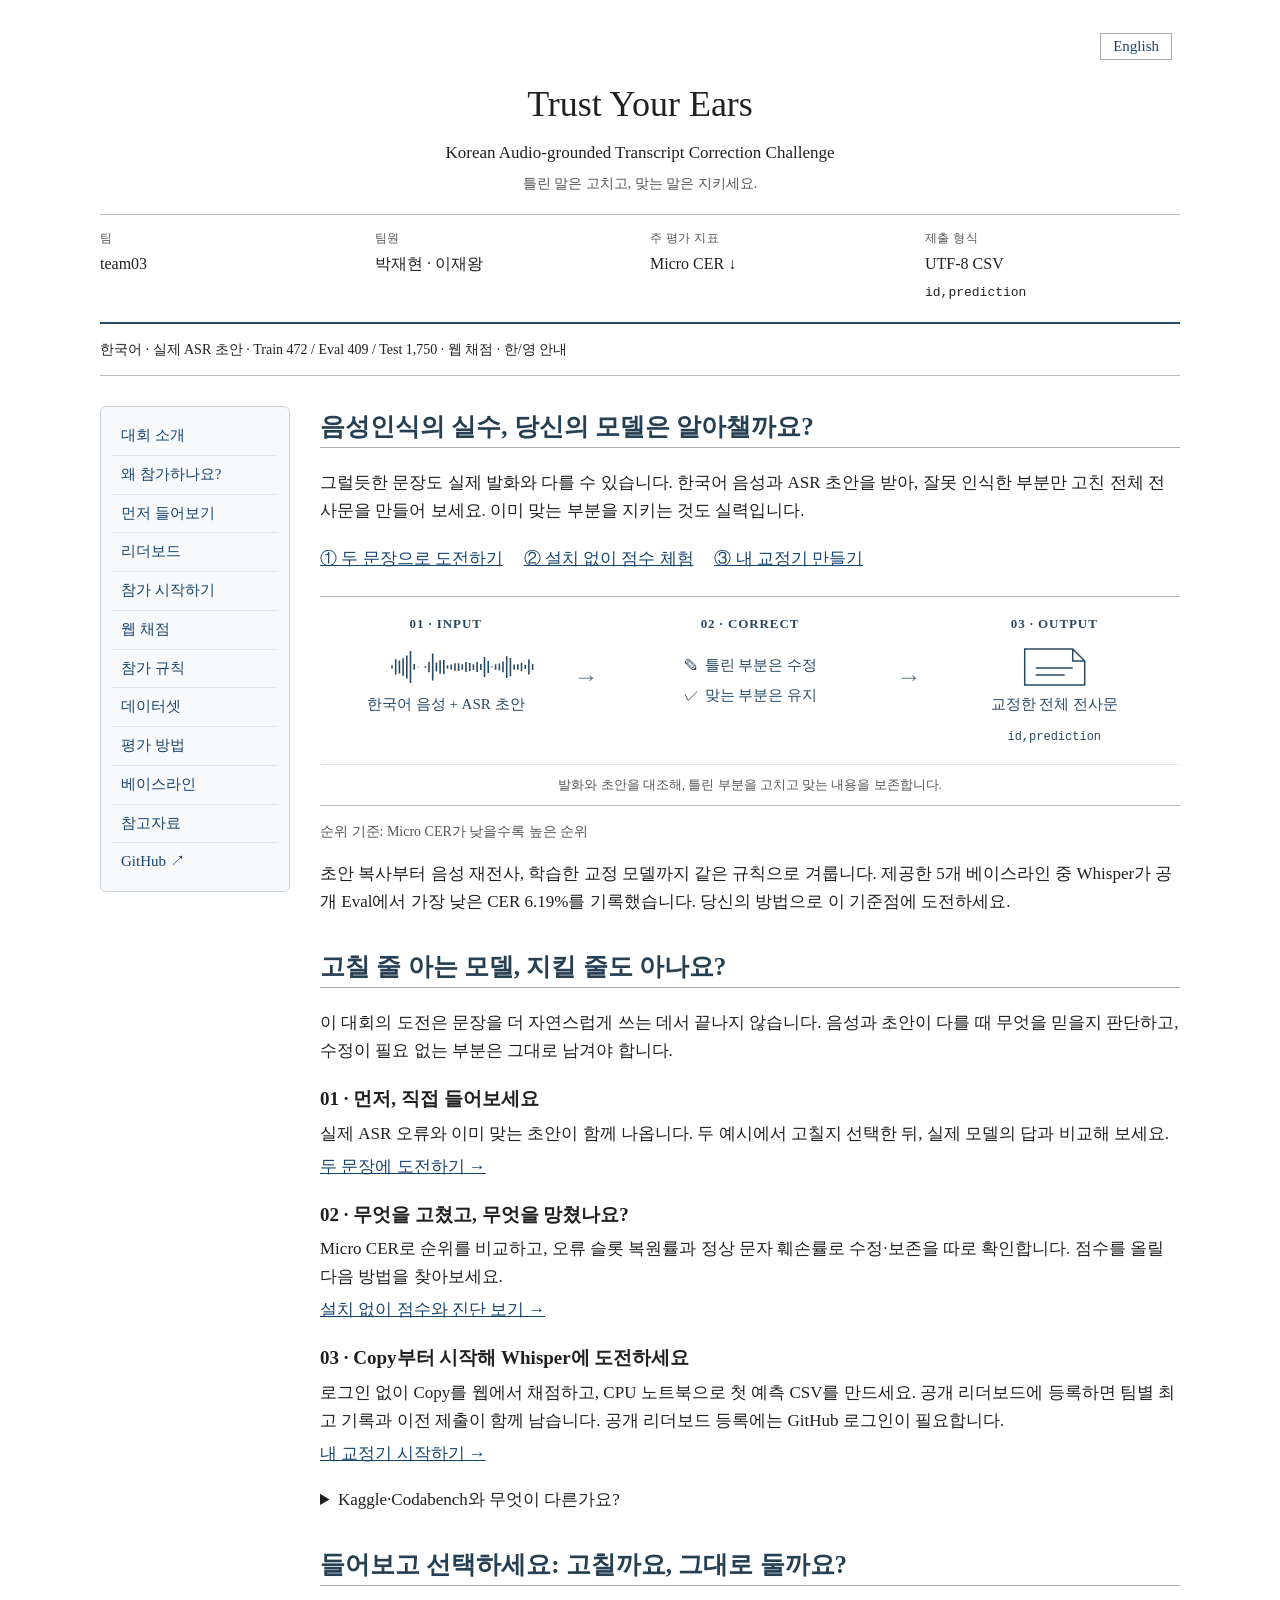
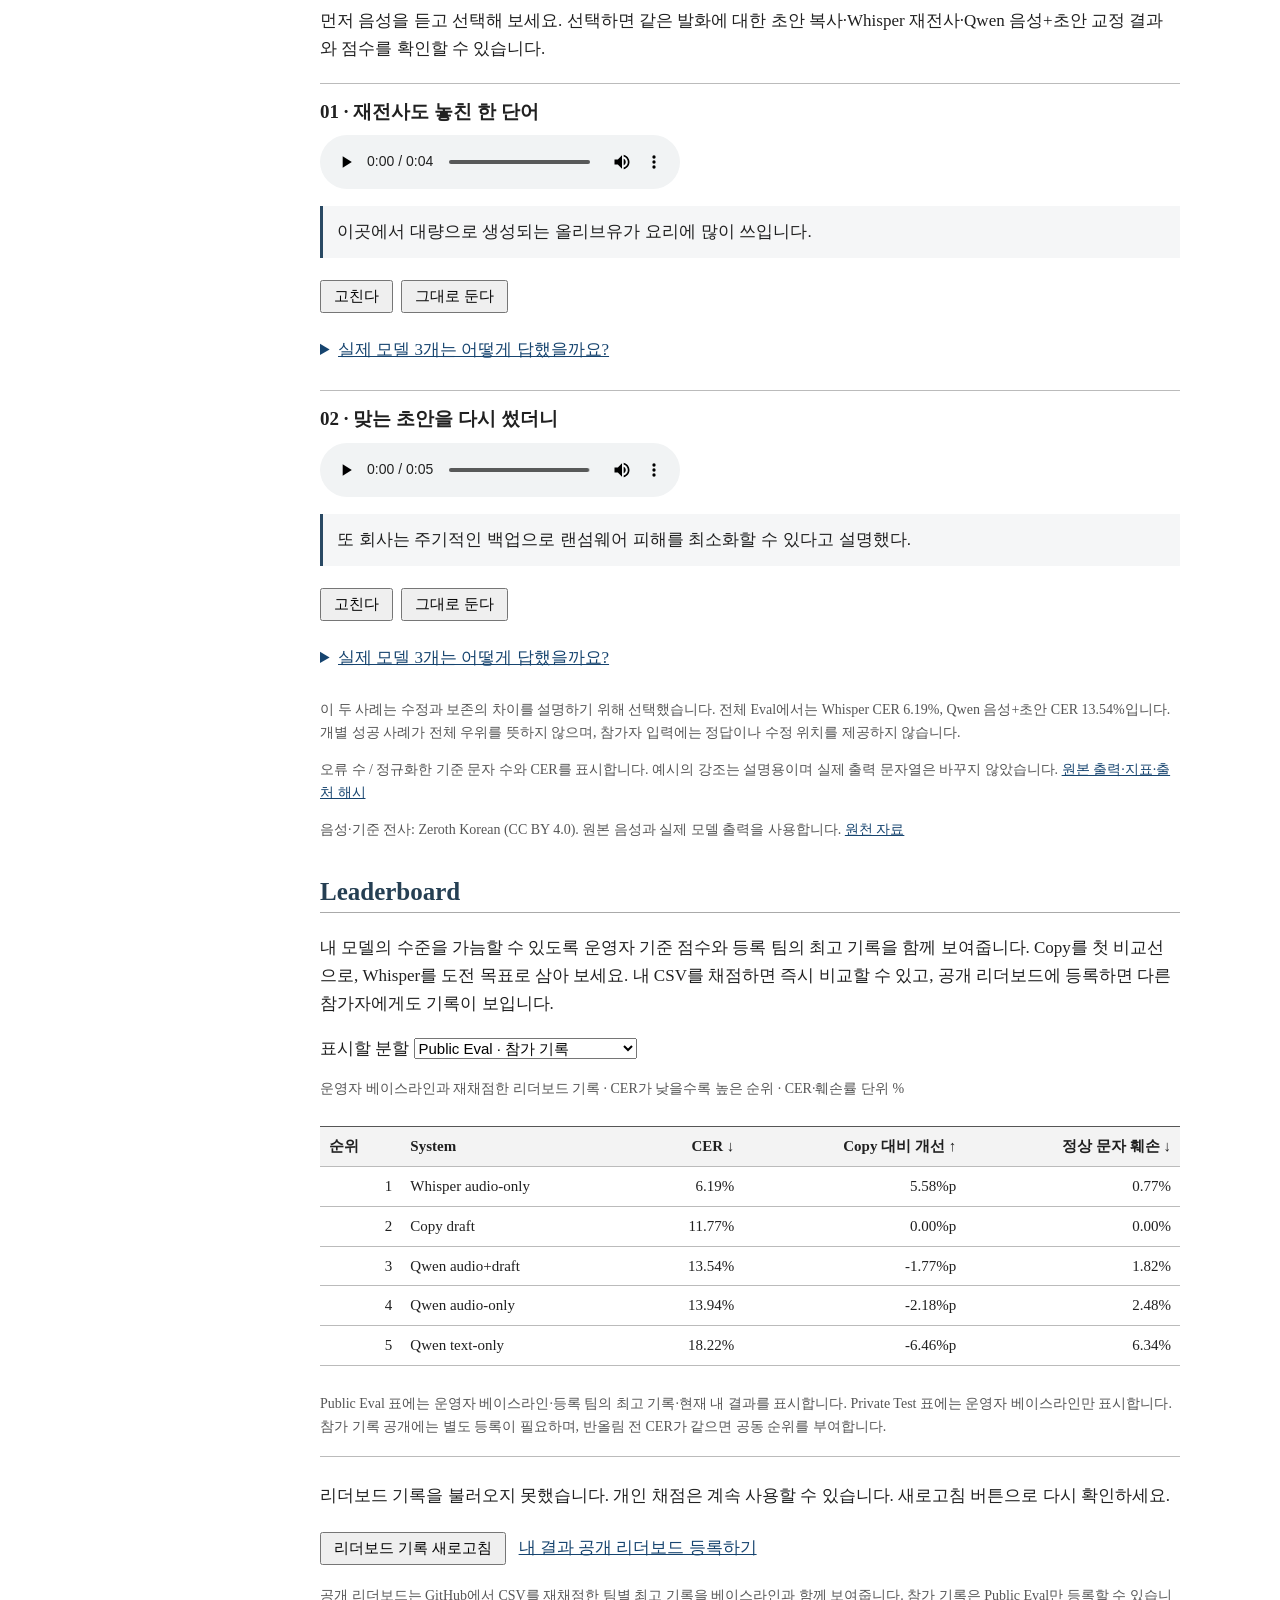
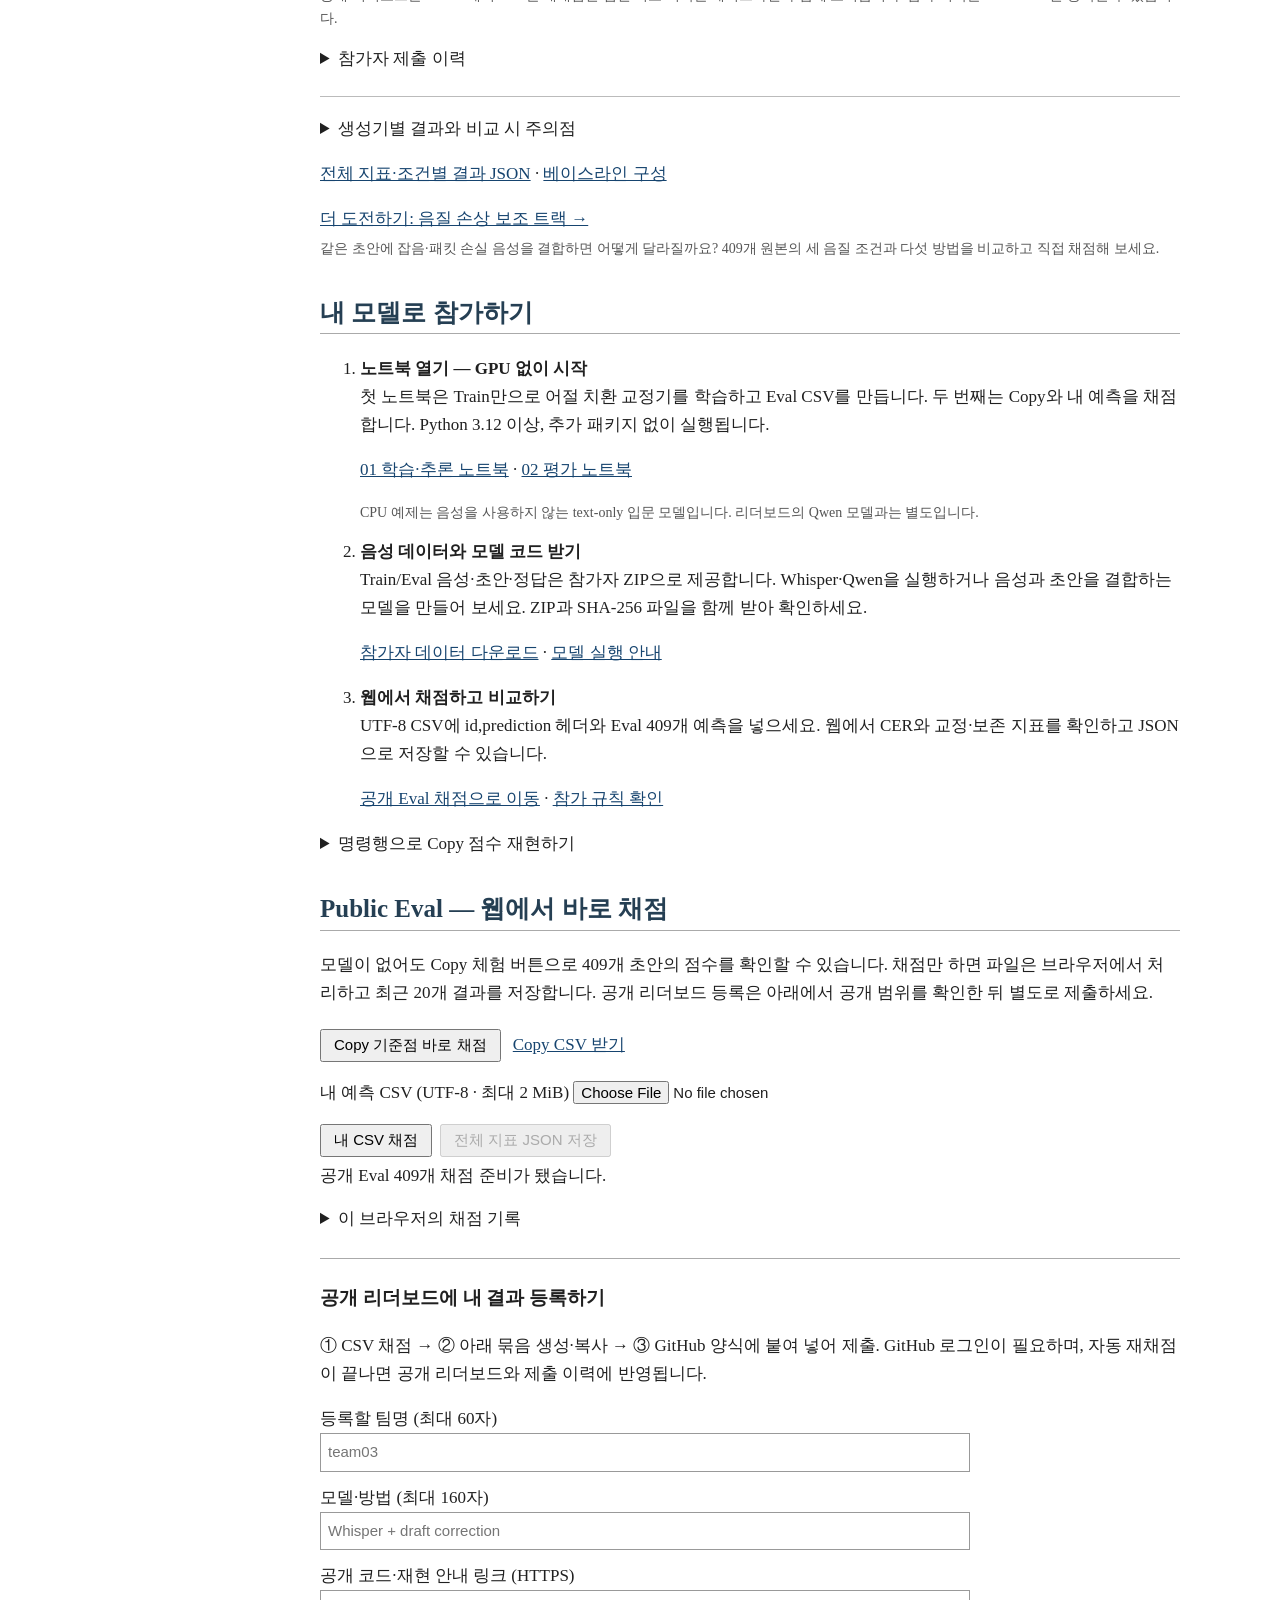
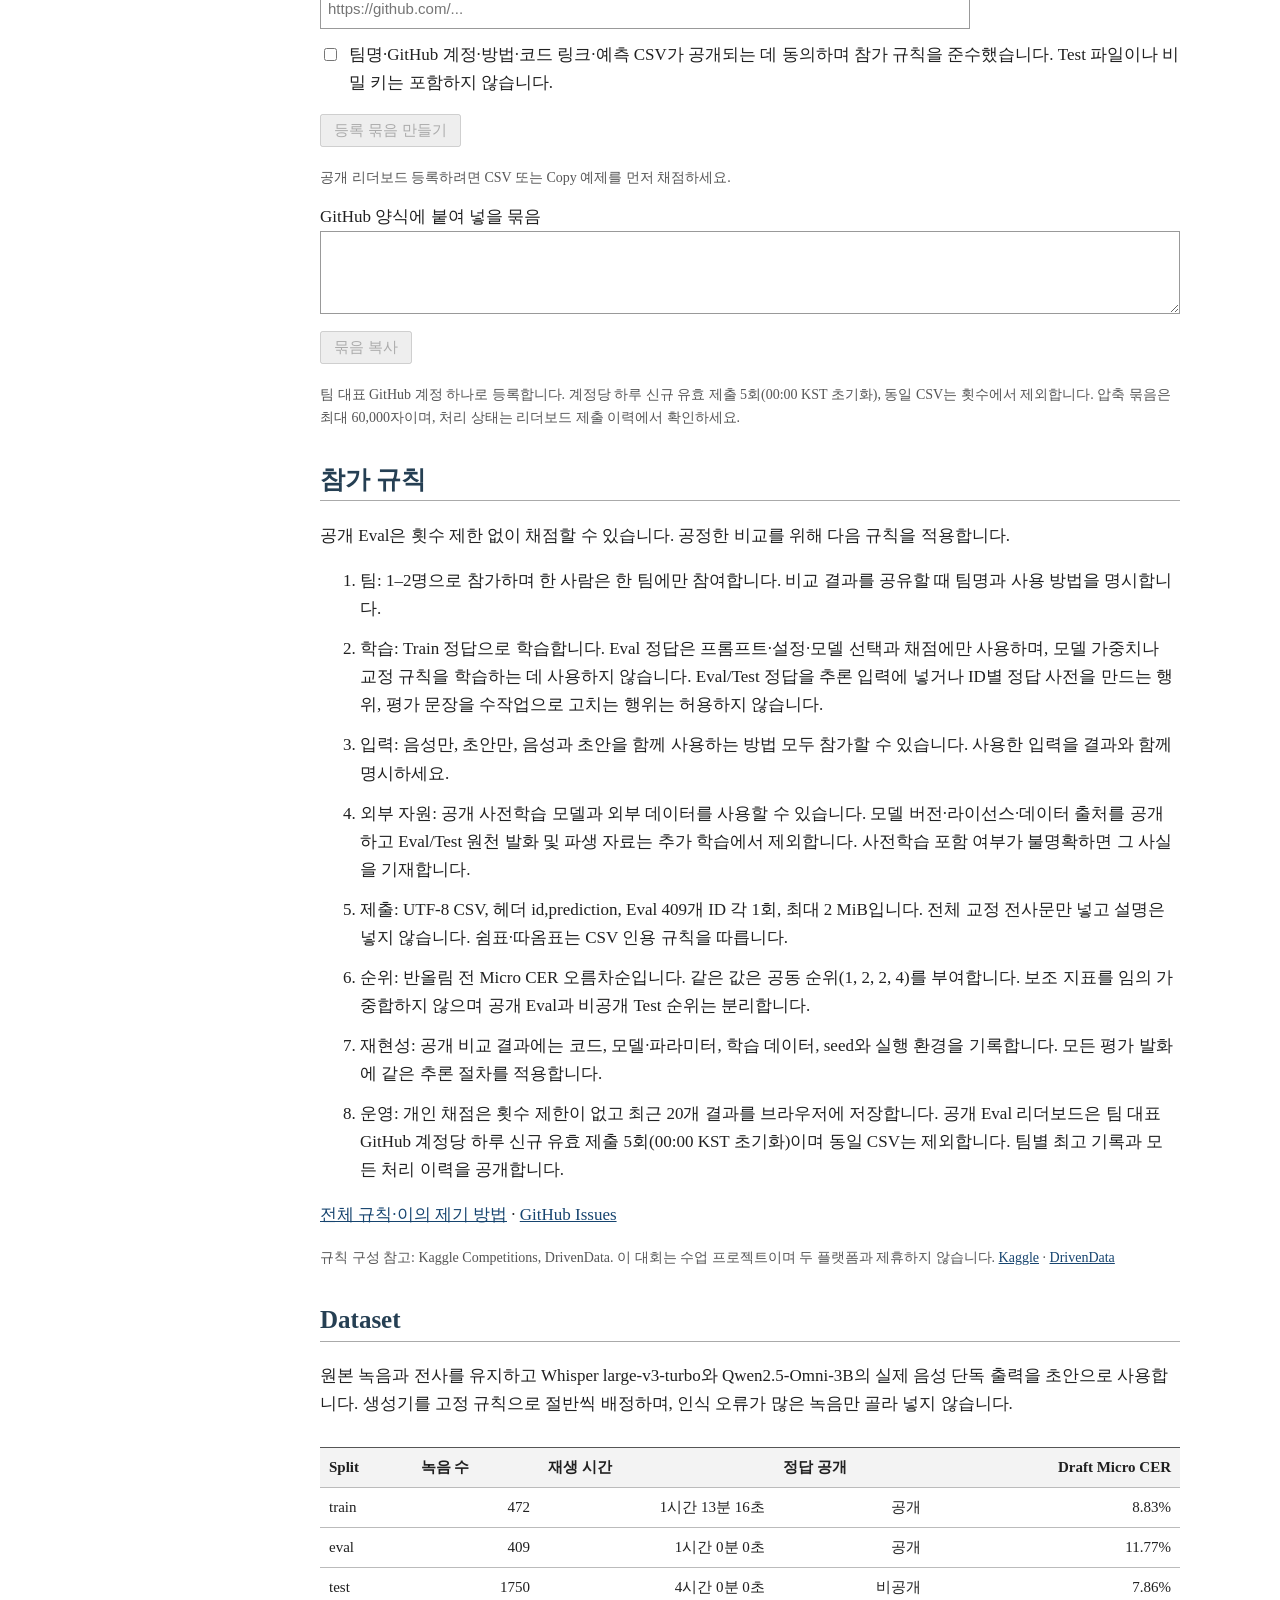
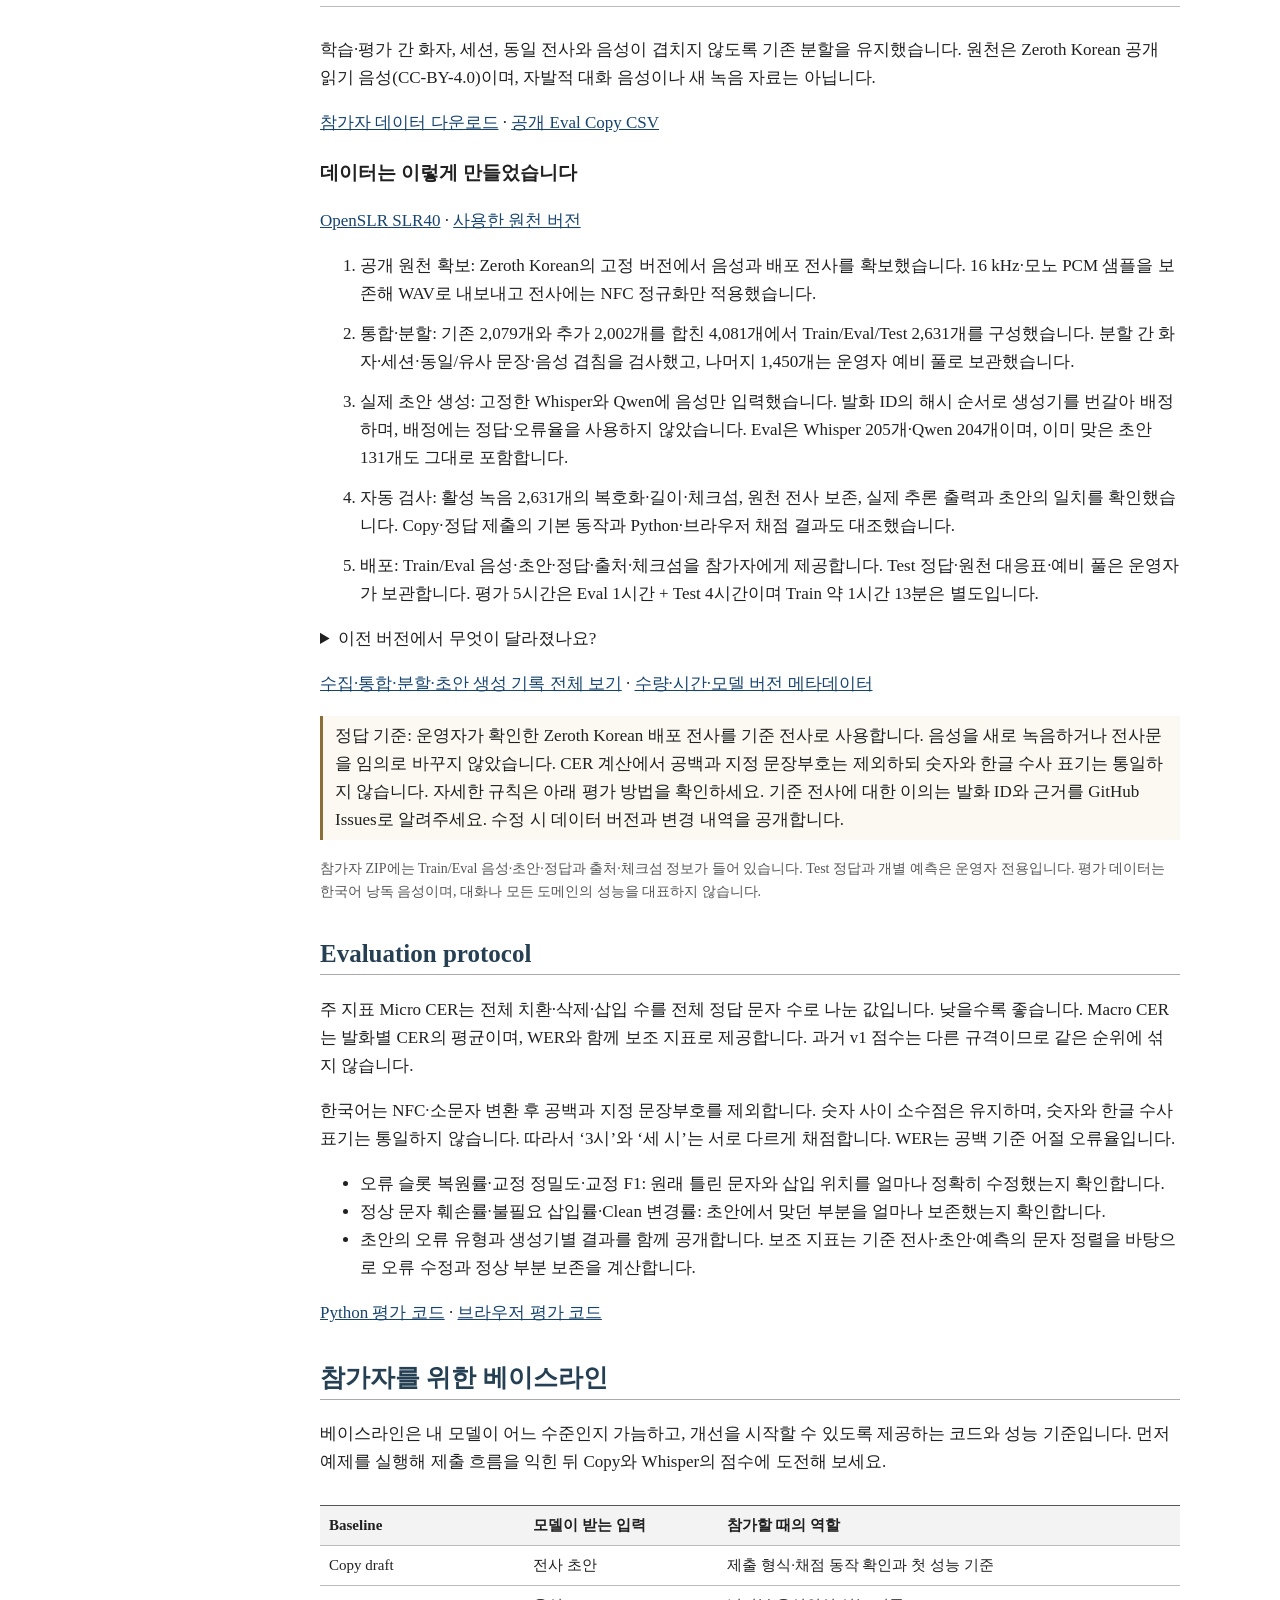
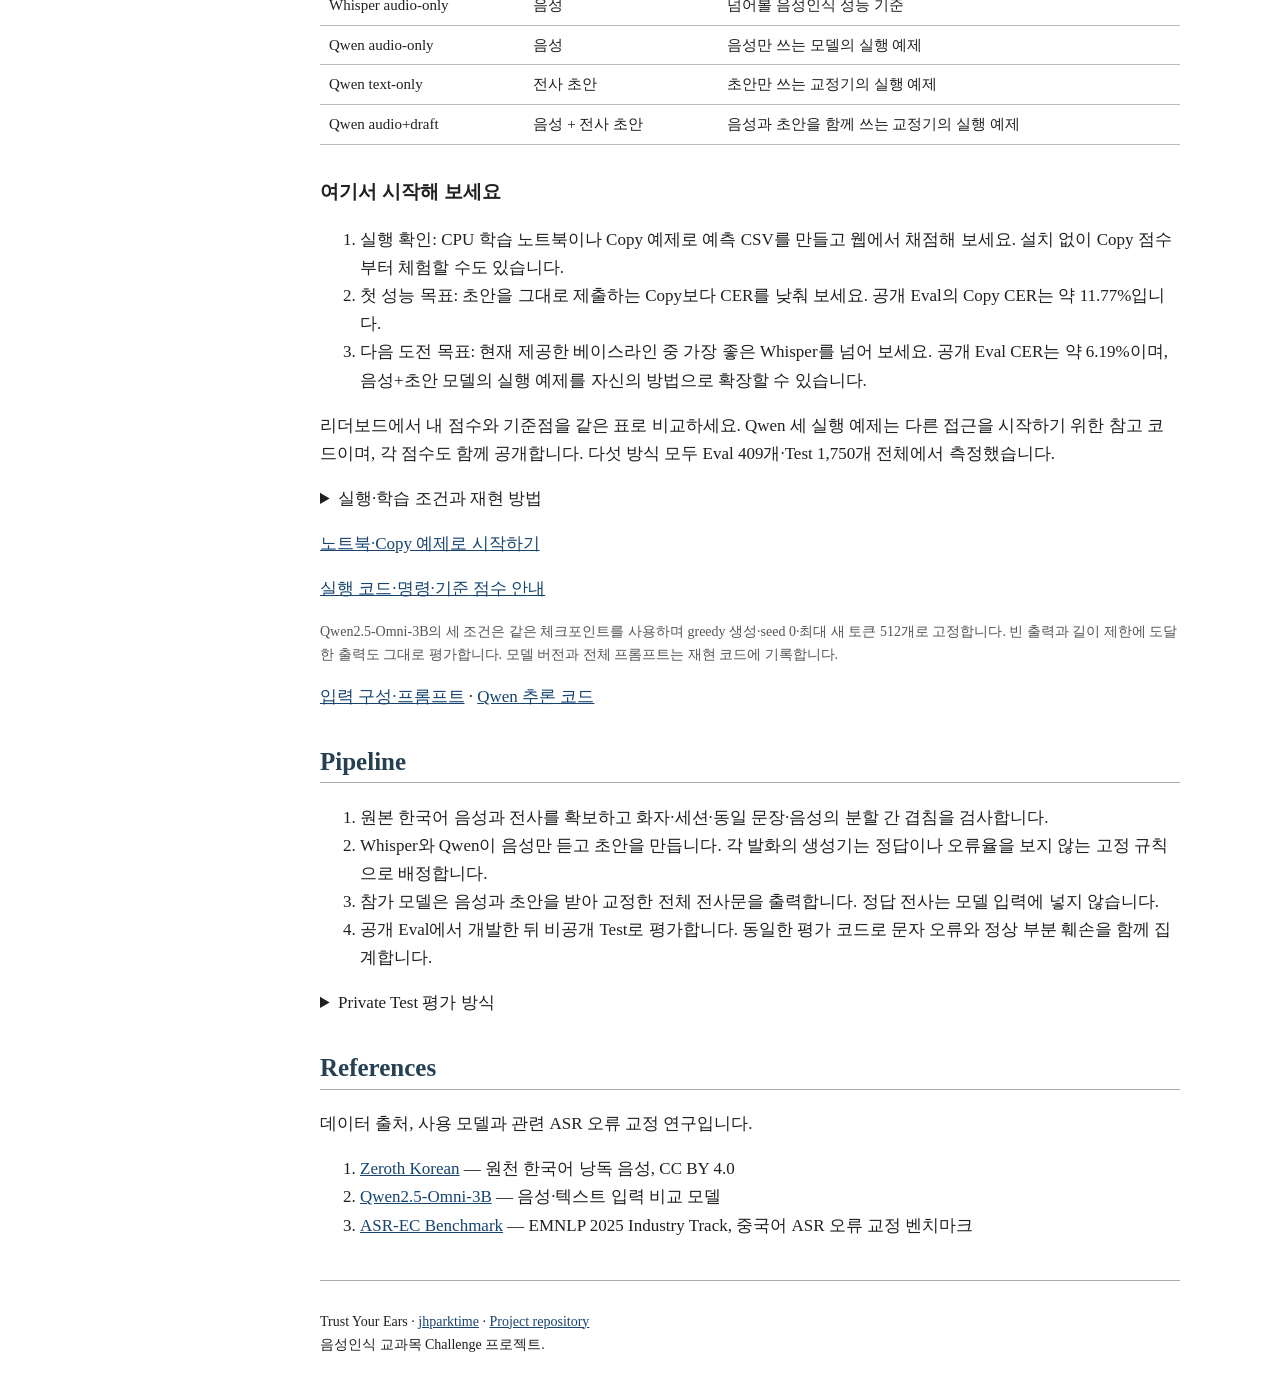
==== commit 17ec7823: "Use public leaderboard consistently in registration instructions" ====
--- a/web/index.html
+++ b/web/index.html
@@ -23,7 +23,7 @@
 cd TURST-YOUR-EARS
 python -m scripts.baseline --mode copy --inputs datasets/tye-ko-asr-v2/eval/inputs.json --output eval-copy.csv
 python -m scripts.evaluate --references datasets/tye-ko-asr-v2/eval/references.json --predictions eval-copy.csv</code></pre><p data-t="stepExpected">Copy의 공개 Eval Micro CER는 11.7663%입니다.</p></details></section>
-<section id="submit"><h2 data-t="publicTitle">Public Eval — 웹에서 바로 채점</h2><p data-t="publicText">모델이 없어도 Copy 체험 버튼으로 409개 초안의 점수를 확인할 수 있습니다. 채점만 하면 파일은 브라우저에서 처리하고 최근 20개 결과를 저장합니다. 공개 리더보드 등록은 아래에서 공개 범위를 확인한 뒤 별도로 제출하세요.</p><button id="demoScore" type="button" disabled data-t="demoButton">Copy 기준점 바로 채점</button> <a href="data-v2/eval-copy.csv" download data-copy-link data-t="copyDownload">Copy CSV 받기</a><label><span data-t="csvLabel">내 예측 CSV (UTF-8 · 최대 2 MiB)</span> <input type="file" id="publicFile" accept=".csv,text/csv"></label><button id="publicScore" disabled data-t="scoreButton">내 CSV 채점</button><button id="saveScores" disabled data-t="saveButton">전체 지표 JSON 저장</button><output id="publicStatus" role="status"></output><div id="publicResult" class="result" hidden></div><details id="local-history"><summary data-t="localHistoryTitle">이 브라우저의 채점 기록</summary><p id="localHistoryStatus" role="status"></p><div class="table-wrap"><table><thead><tr><th data-t="timeLabel">시각</th><th data-t="fileLabel">파일·예제</th><th>CER ↓</th><th data-t="harm">정상 문자 훼손 ↓</th></tr></thead><tbody id="localHistoryRows"></tbody></table></div></details><div id="shared-registration" class="shared-registration"><h3 data-t="sharedTitle">공개 리더보드에 내 결과 등록하기</h3><p data-t="sharedIntro">① CSV 채점 → ② 아래 묶음 생성·복사 → ③ GitHub 양식에 붙여 넣어 제출. GitHub 로그인이 필요하며, 자동 재채점이 끝나면 공동 순위와 제출 이력에 반영됩니다.</p><label><span data-t="sharedTeamLabel">등록할 팀명 (최대 60자)</span><input id="sharedTeam" type="text" maxlength="60" autocomplete="organization" placeholder="team03"></label><label><span data-t="sharedMethodLabel">모델·방법 (최대 160자)</span><input id="sharedMethod" type="text" maxlength="160" placeholder="Whisper + draft correction"></label><label><span data-t="sharedCodeLabel">공개 코드·재현 안내 링크 (HTTPS)</span><input id="sharedCode" type="url" maxlength="300" placeholder="https://github.com/..."></label><label class="sharing-consent"><input id="sharedConsent" type="checkbox"><span data-t="sharedConsentText">팀명·GitHub 계정·방법·코드 링크·예측 CSV가 공개되는 데 동의하며 참가 규칙을 준수했습니다. Test 파일이나 비밀 키는 포함하지 않습니다.</span></label><button id="prepareShared" type="button" disabled data-t="prepareSharedLabel">등록 묶음 만들기</button><p id="sharedPackageHint" class="small"></p><label><span data-t="sharedPackageLabel">GitHub 양식에 붙여 넣을 묶음</span><textarea id="sharedPackage" readonly rows="4" spellcheck="false"></textarea></label><button id="copySharedPackage" type="button" disabled data-t="copySharedLabel">묶음 복사</button> <a id="openSharedForm" href="https://github.com/jhparktime/TURST-YOUR-EARS/issues/new?template=public-eval.yml" target="_blank" rel="noopener noreferrer" hidden data-t="openSharedLabel">GitHub 제출 양식 열기 ↗</a><output id="shareFeedback" role="status"></output><p class="small" data-t="sharedLimits">팀 대표 GitHub 계정 하나로 등록합니다. 계정당 하루 신규 유효 제출 5회(00:00 KST 초기화), 동일 CSV는 횟수에서 제외합니다. 압축 묶음은 최대 60,000자이며, 처리 상태는 리더보드 제출 이력에서 확인하세요.</p></div></section>
+<section id="submit"><h2 data-t="publicTitle">Public Eval — 웹에서 바로 채점</h2><p data-t="publicText">모델이 없어도 Copy 체험 버튼으로 409개 초안의 점수를 확인할 수 있습니다. 채점만 하면 파일은 브라우저에서 처리하고 최근 20개 결과를 저장합니다. 공개 리더보드 등록은 아래에서 공개 범위를 확인한 뒤 별도로 제출하세요.</p><button id="demoScore" type="button" disabled data-t="demoButton">Copy 기준점 바로 채점</button> <a href="data-v2/eval-copy.csv" download data-copy-link data-t="copyDownload">Copy CSV 받기</a><label><span data-t="csvLabel">내 예측 CSV (UTF-8 · 최대 2 MiB)</span> <input type="file" id="publicFile" accept=".csv,text/csv"></label><button id="publicScore" disabled data-t="scoreButton">내 CSV 채점</button><button id="saveScores" disabled data-t="saveButton">전체 지표 JSON 저장</button><output id="publicStatus" role="status"></output><div id="publicResult" class="result" hidden></div><details id="local-history"><summary data-t="localHistoryTitle">이 브라우저의 채점 기록</summary><p id="localHistoryStatus" role="status"></p><div class="table-wrap"><table><thead><tr><th data-t="timeLabel">시각</th><th data-t="fileLabel">파일·예제</th><th>CER ↓</th><th data-t="harm">정상 문자 훼손 ↓</th></tr></thead><tbody id="localHistoryRows"></tbody></table></div></details><div id="shared-registration" class="shared-registration"><h3 data-t="sharedTitle">공개 리더보드에 내 결과 등록하기</h3><p data-t="sharedIntro">① CSV 채점 → ② 아래 묶음 생성·복사 → ③ GitHub 양식에 붙여 넣어 제출. GitHub 로그인이 필요하며, 자동 재채점이 끝나면 공개 리더보드와 제출 이력에 반영됩니다.</p><label><span data-t="sharedTeamLabel">등록할 팀명 (최대 60자)</span><input id="sharedTeam" type="text" maxlength="60" autocomplete="organization" placeholder="team03"></label><label><span data-t="sharedMethodLabel">모델·방법 (최대 160자)</span><input id="sharedMethod" type="text" maxlength="160" placeholder="Whisper + draft correction"></label><label><span data-t="sharedCodeLabel">공개 코드·재현 안내 링크 (HTTPS)</span><input id="sharedCode" type="url" maxlength="300" placeholder="https://github.com/..."></label><label class="sharing-consent"><input id="sharedConsent" type="checkbox"><span data-t="sharedConsentText">팀명·GitHub 계정·방법·코드 링크·예측 CSV가 공개되는 데 동의하며 참가 규칙을 준수했습니다. Test 파일이나 비밀 키는 포함하지 않습니다.</span></label><button id="prepareShared" type="button" disabled data-t="prepareSharedLabel">등록 묶음 만들기</button><p id="sharedPackageHint" class="small"></p><label><span data-t="sharedPackageLabel">GitHub 양식에 붙여 넣을 묶음</span><textarea id="sharedPackage" readonly rows="4" spellcheck="false"></textarea></label><button id="copySharedPackage" type="button" disabled data-t="copySharedLabel">묶음 복사</button> <a id="openSharedForm" href="https://github.com/jhparktime/TURST-YOUR-EARS/issues/new?template=public-eval.yml" target="_blank" rel="noopener noreferrer" hidden data-t="openSharedLabel">GitHub 제출 양식 열기 ↗</a><output id="shareFeedback" role="status"></output><p class="small" data-t="sharedLimits">팀 대표 GitHub 계정 하나로 등록합니다. 계정당 하루 신규 유효 제출 5회(00:00 KST 초기화), 동일 CSV는 횟수에서 제외합니다. 압축 묶음은 최대 60,000자이며, 처리 상태는 리더보드 제출 이력에서 확인하세요.</p></div></section>
 <section id="rules"><h2 data-t="rulesTitle">참가 규칙</h2><p data-t="rulesIntro">공개 Eval은 횟수 제한 없이 채점할 수 있습니다. 공정한 비교를 위해 다음 규칙을 적용합니다.</p><ol class="rules-list"><li data-t="ruleTeam">팀: 1–2명으로 참가하며 한 사람은 한 팀에만 참여합니다. 비교 결과를 공유할 때 팀명과 사용 방법을 명시합니다.</li><li data-t="ruleData">학습: Train 정답으로 학습합니다. Eval 정답은 프롬프트·설정·모델 선택과 채점에만 사용하며, 모델 가중치나 교정 규칙을 학습하는 데 사용하지 않습니다. Eval/Test 정답을 추론 입력에 넣거나 ID별 정답 사전을 만드는 행위, 평가 문장을 수작업으로 고치는 행위는 허용하지 않습니다.</li><li data-t="ruleInputs">입력: 음성만, 초안만, 음성과 초안을 함께 사용하는 방법 모두 참가할 수 있습니다. 사용한 입력을 결과와 함께 명시하세요.</li><li data-t="ruleExternal">외부 자원: 공개 사전학습 모델과 외부 데이터를 사용할 수 있습니다. 모델 버전·라이선스·데이터 출처를 공개하고 Eval/Test 원천 발화 및 파생 자료는 추가 학습에서 제외합니다. 사전학습 포함 여부가 불명확하면 그 사실을 기재합니다.</li><li data-t="ruleCSV">제출: UTF-8 CSV, 헤더 id,prediction, Eval 409개 ID 각 1회, 최대 2 MiB입니다. 전체 교정 전사문만 넣고 설명은 넣지 않습니다. 쉼표·따옴표는 CSV 인용 규칙을 따릅니다.</li><li data-t="ruleRanking">순위: 반올림 전 Micro CER 오름차순입니다. 같은 값은 공동 순위(1, 2, 2, 4)를 부여합니다. 보조 지표를 임의 가중합하지 않으며 공개 Eval과 비공개 Test 순위는 분리합니다.</li><li data-t="ruleReproduce">재현성: 공개 비교 결과에는 코드, 모델·파라미터, 학습 데이터, seed와 실행 환경을 기록합니다. 모든 평가 발화에 같은 추론 절차를 적용합니다.</li><li data-t="ruleOperations">운영: 개인 채점은 횟수 제한이 없고 최근 20개 결과를 브라우저에 저장합니다. 공개 Eval 리더보드은 팀 대표 GitHub 계정당 하루 신규 유효 제출 5회(00:00 KST 초기화)이며 동일 CSV는 제외합니다. 팀별 최고 기록과 모든 처리 이력을 공개합니다.</li></ol><p><a data-t="fullRules" href="https://github.com/jhparktime/TURST-YOUR-EARS/blob/main/docs/competition-rules.md">전체 규칙·이의 제기 방법</a> · <a href="https://github.com/jhparktime/TURST-YOUR-EARS/issues">GitHub Issues</a></p><p class="small"><span data-t="rulesSources">규칙 구성 참고: Kaggle Competitions, DrivenData. 이 대회는 수업 프로젝트이며 두 플랫폼과 제휴하지 않습니다.</span> <a href="https://www.kaggle.com/docs/competitions">Kaggle</a> · <a href="https://www.drivendata.org/competitions/53/">DrivenData</a></p></section>
 <section id="data"><h2 data-t="dataTitle">Dataset</h2><p data-t="dataText">원본 녹음과 전사를 유지하고 Whisper large-v3-turbo와 Qwen2.5-Omni-3B의 실제 음성 단독 출력을 초안으로 사용합니다. 생성기를 고정 규칙으로 절반씩 배정하며, 인식 오류가 많은 녹음만 골라 넣지 않습니다.</p>
 <div class="table-wrap"><table><thead><tr><th>Split</th><th data-t="samples">녹음 수</th><th data-t="duration">재생 시간</th><th data-t="access">정답 공개</th><th class="num">Draft Micro CER</th></tr></thead><tbody id="dataRows"></tbody></table></div>
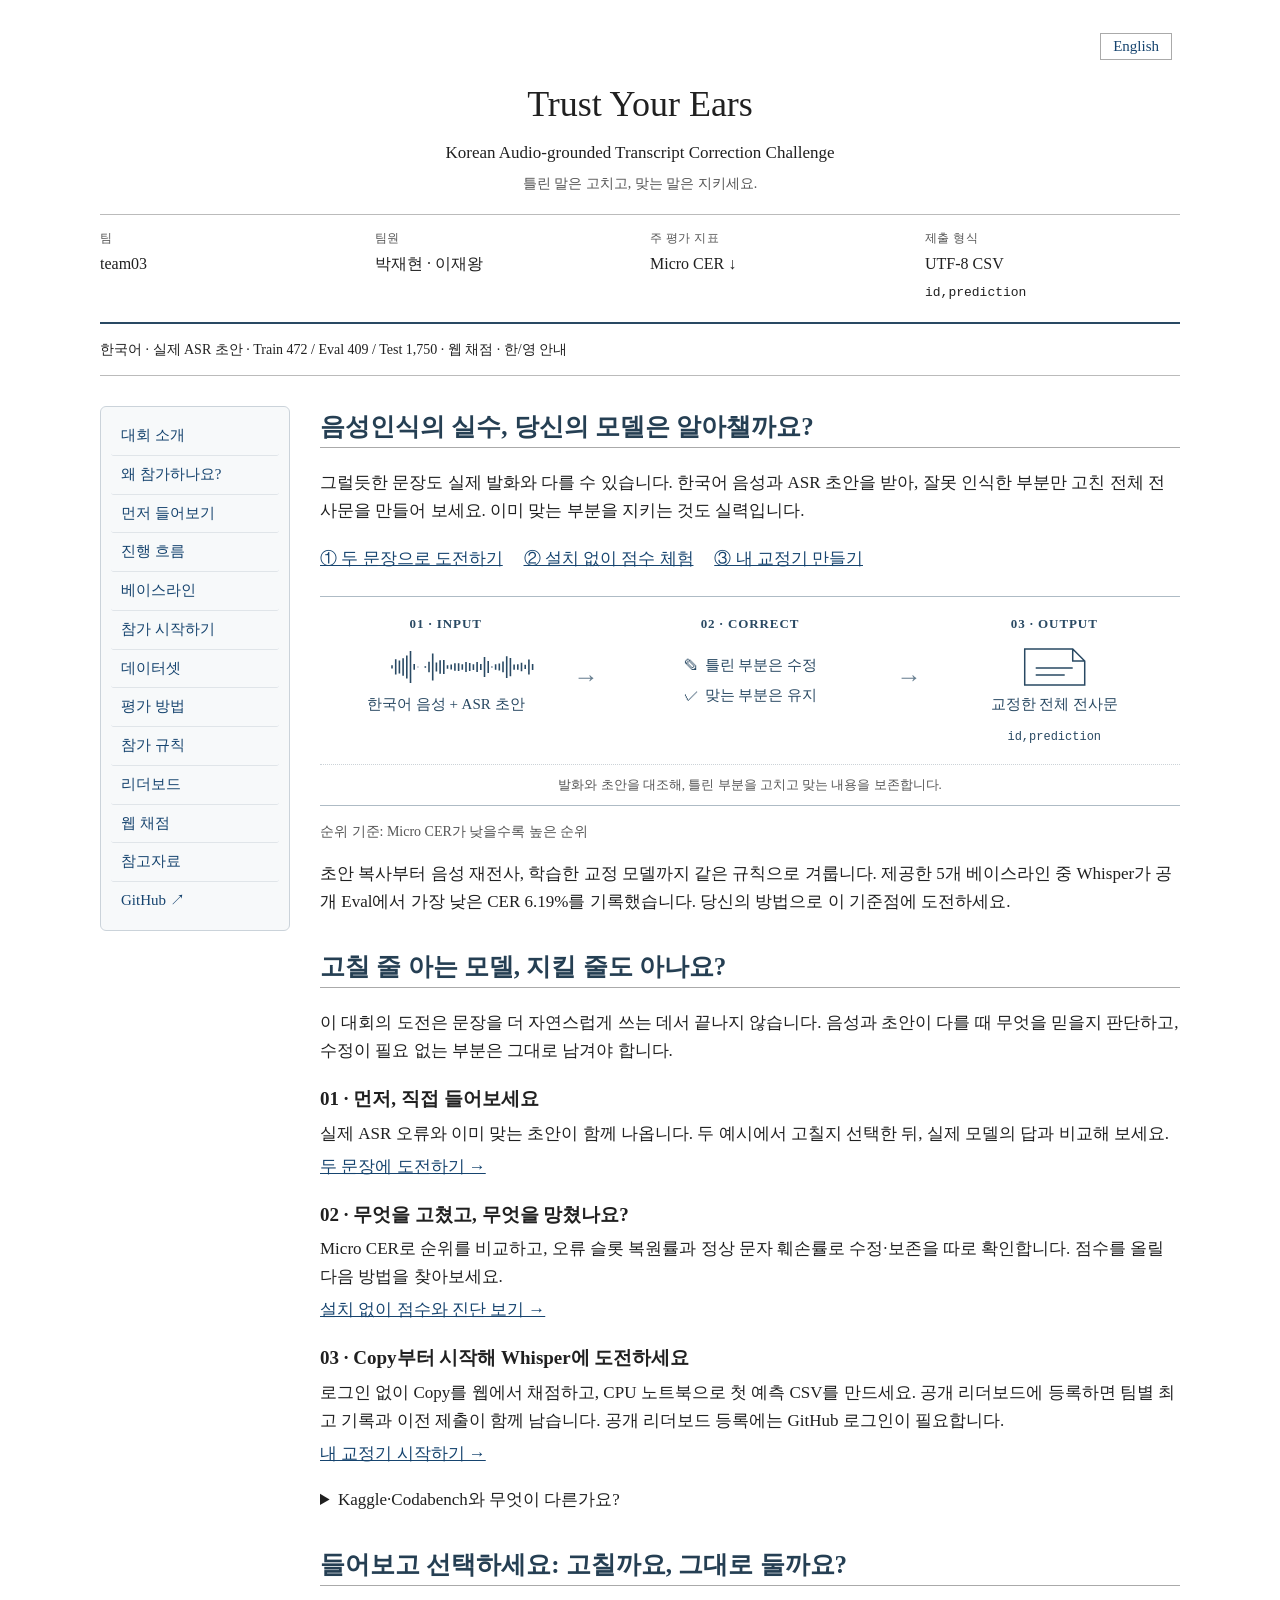
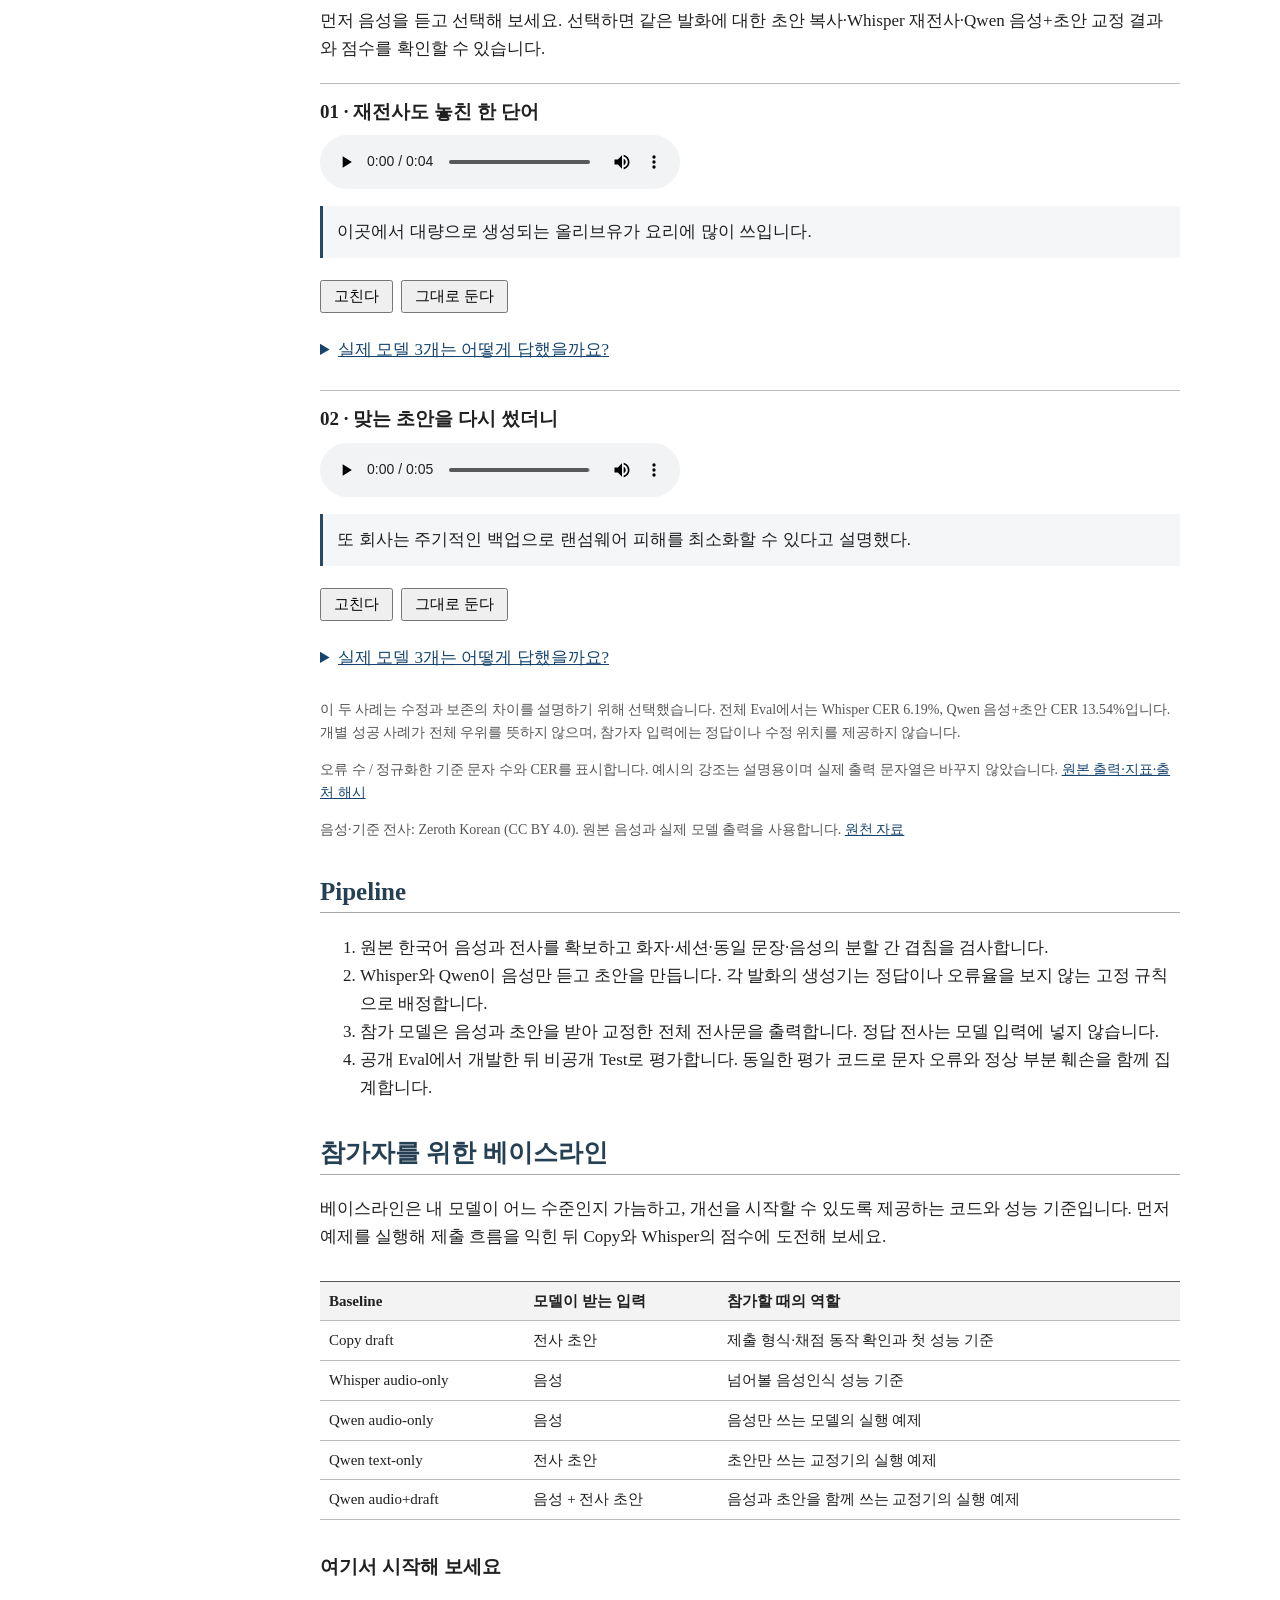
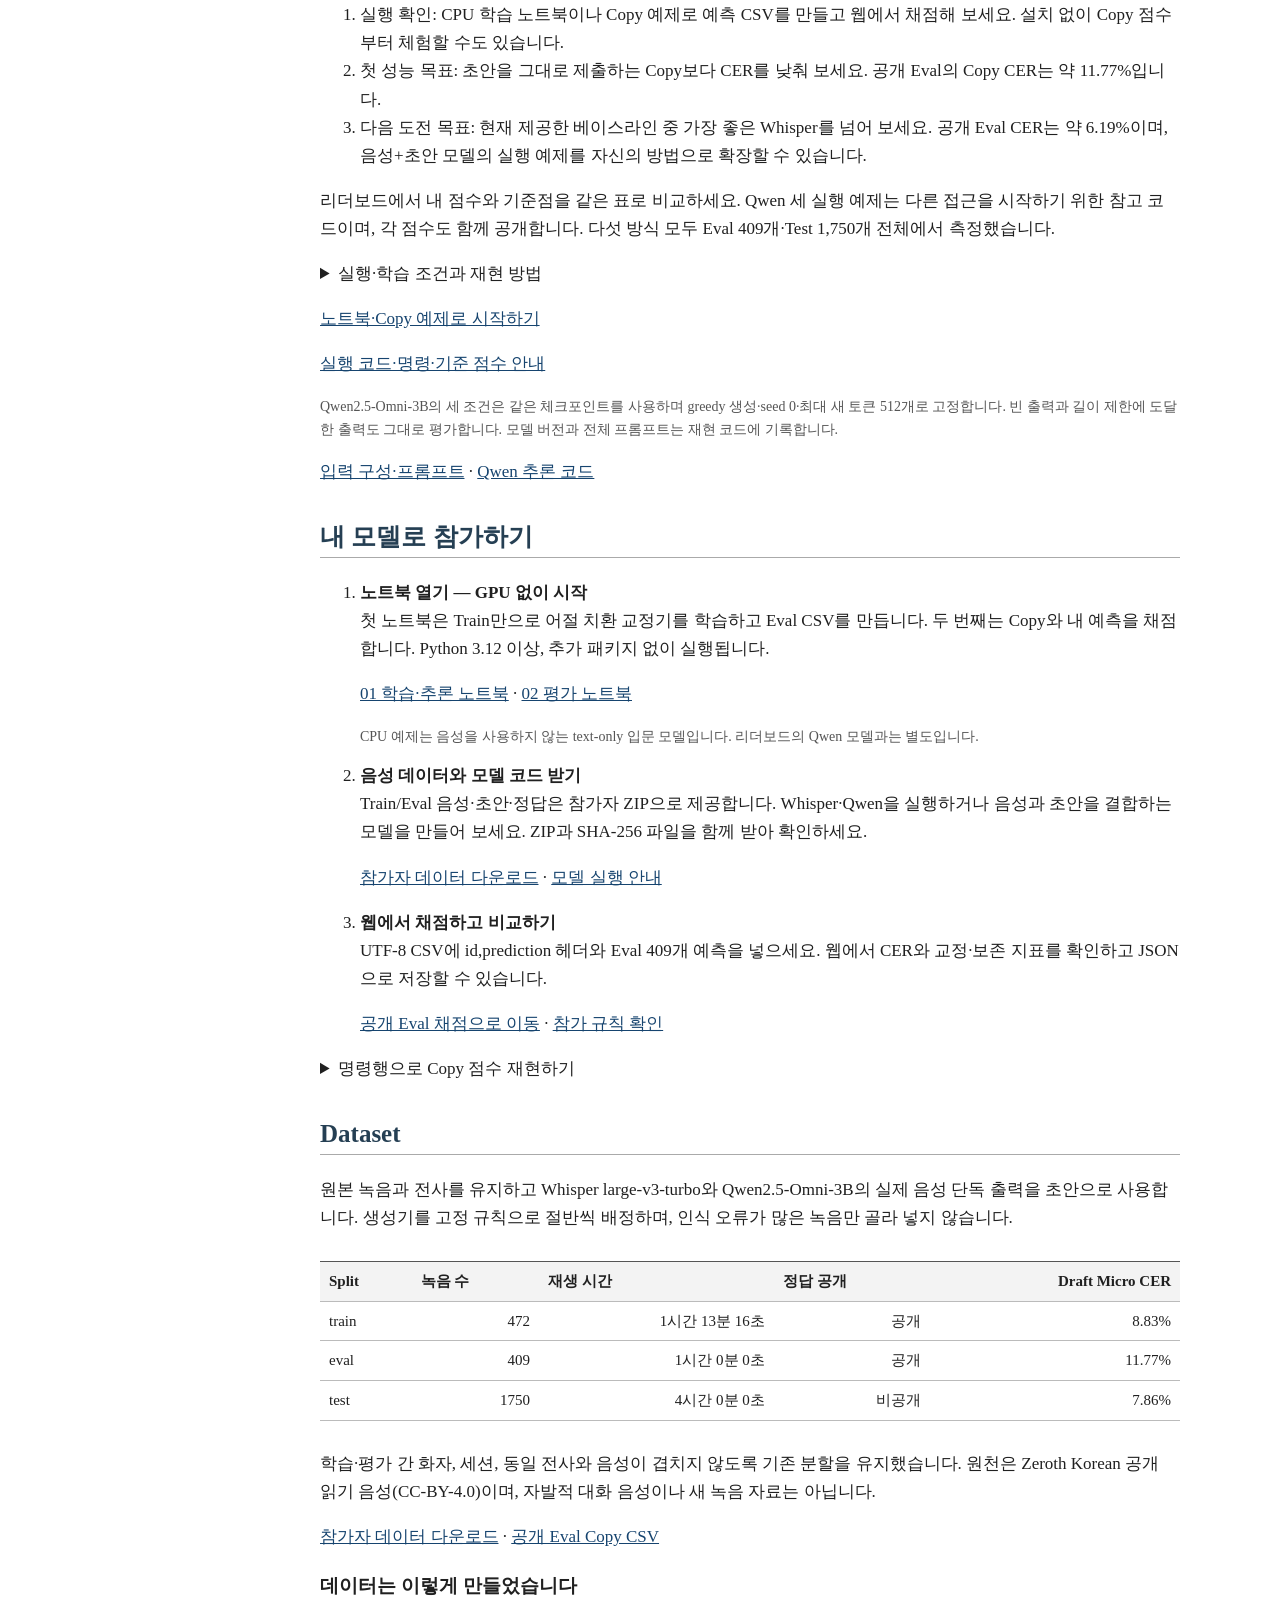
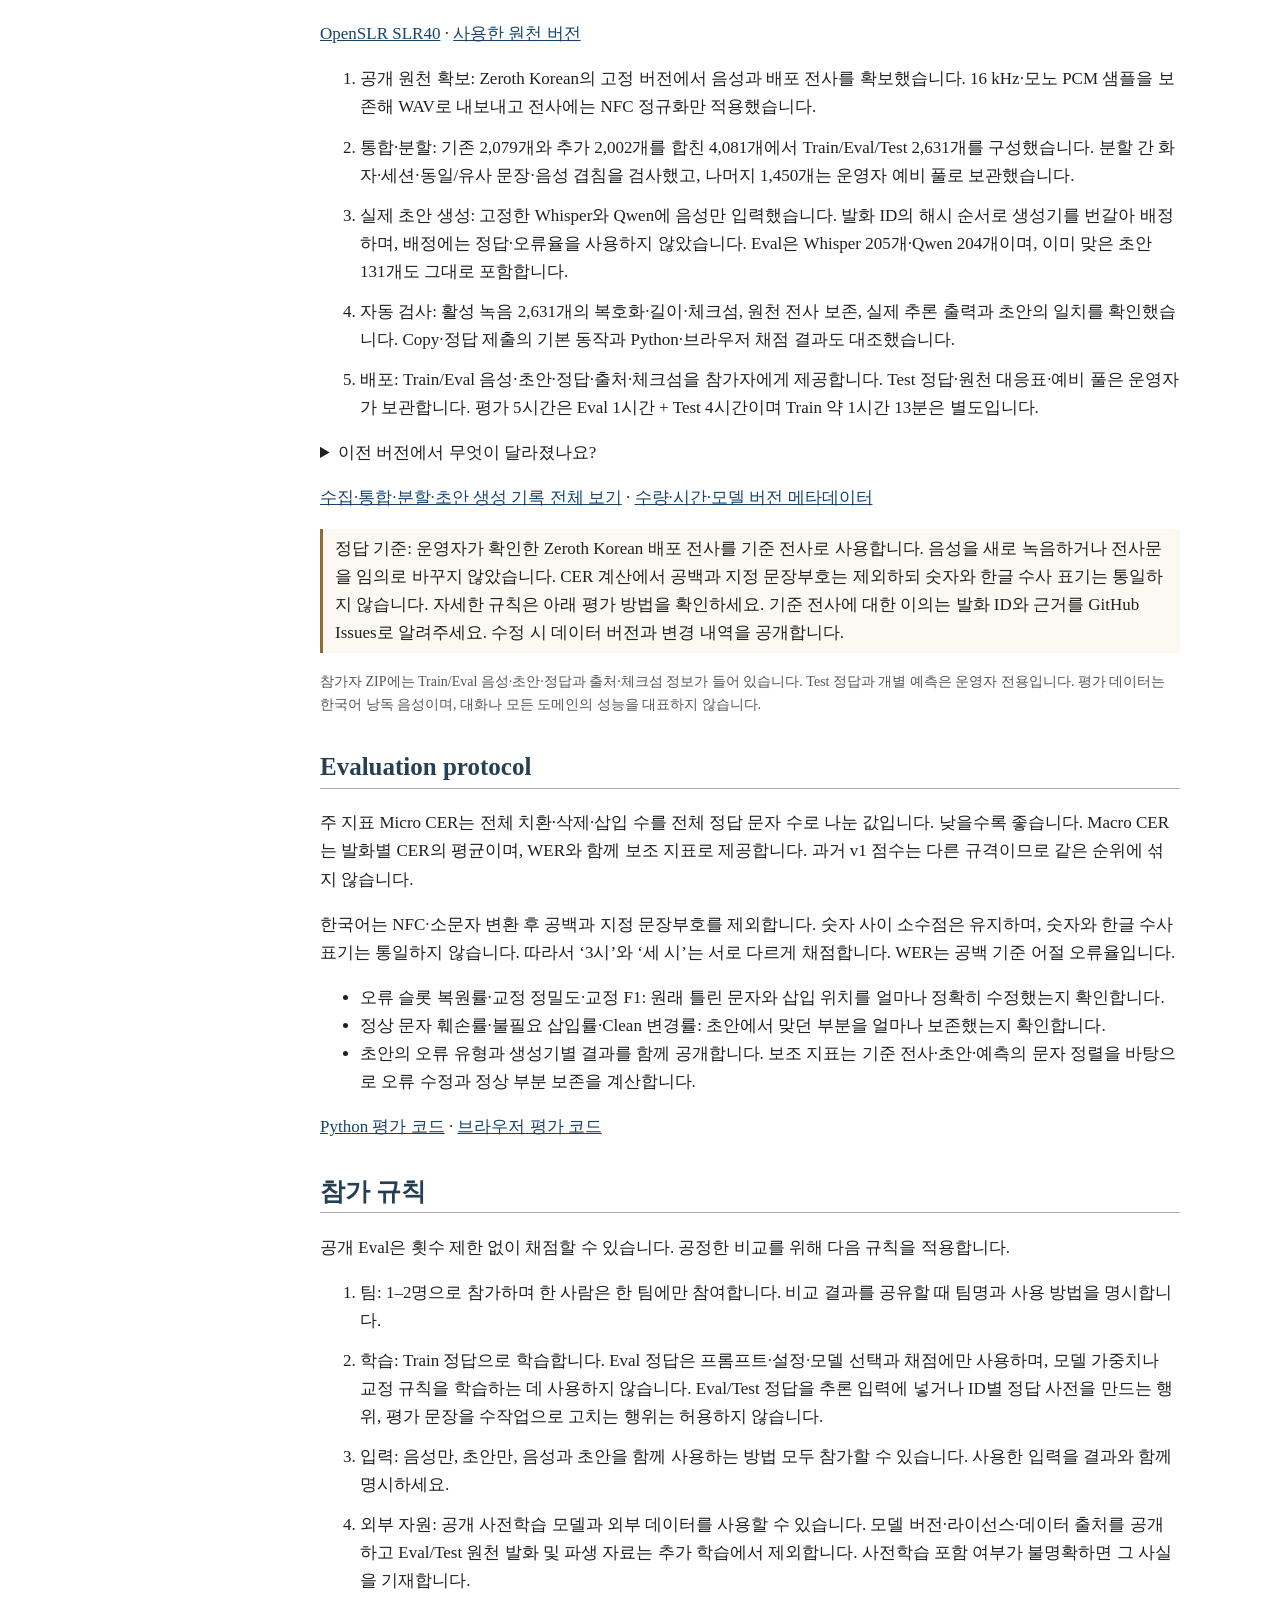
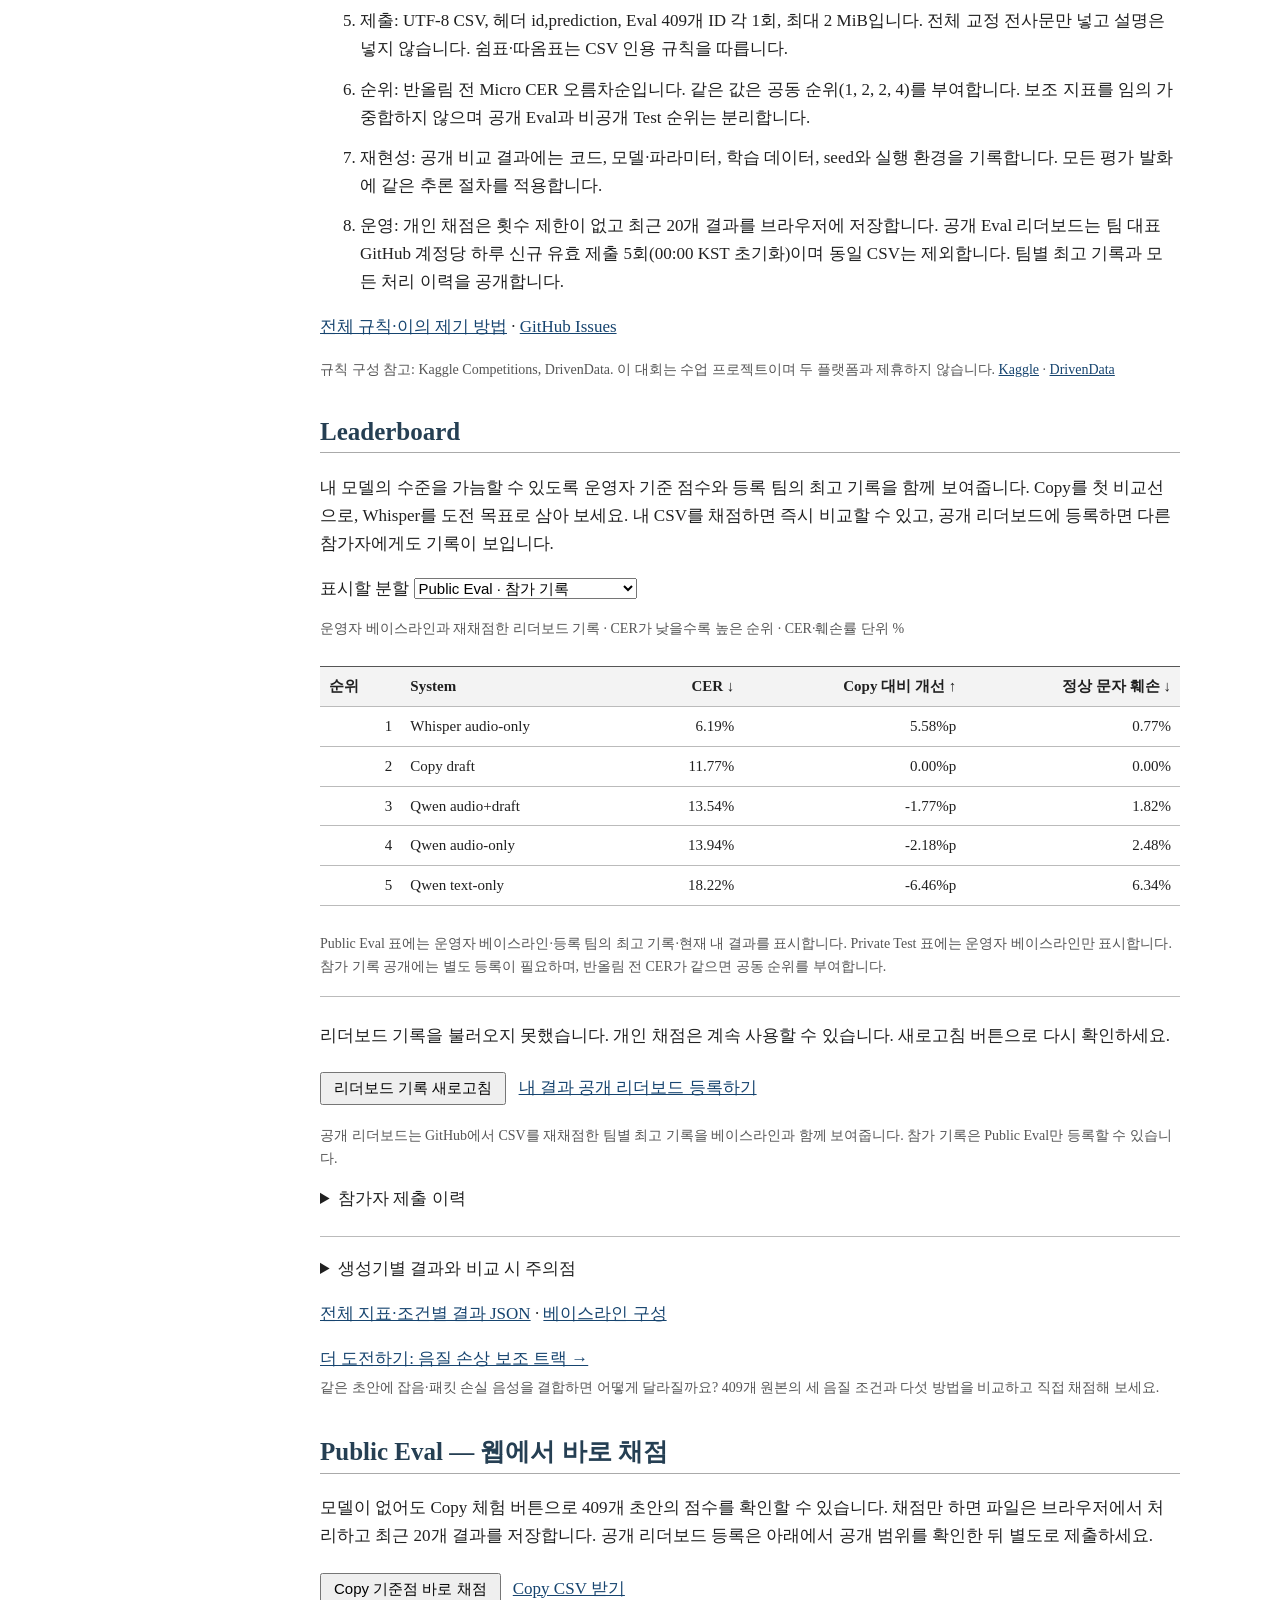
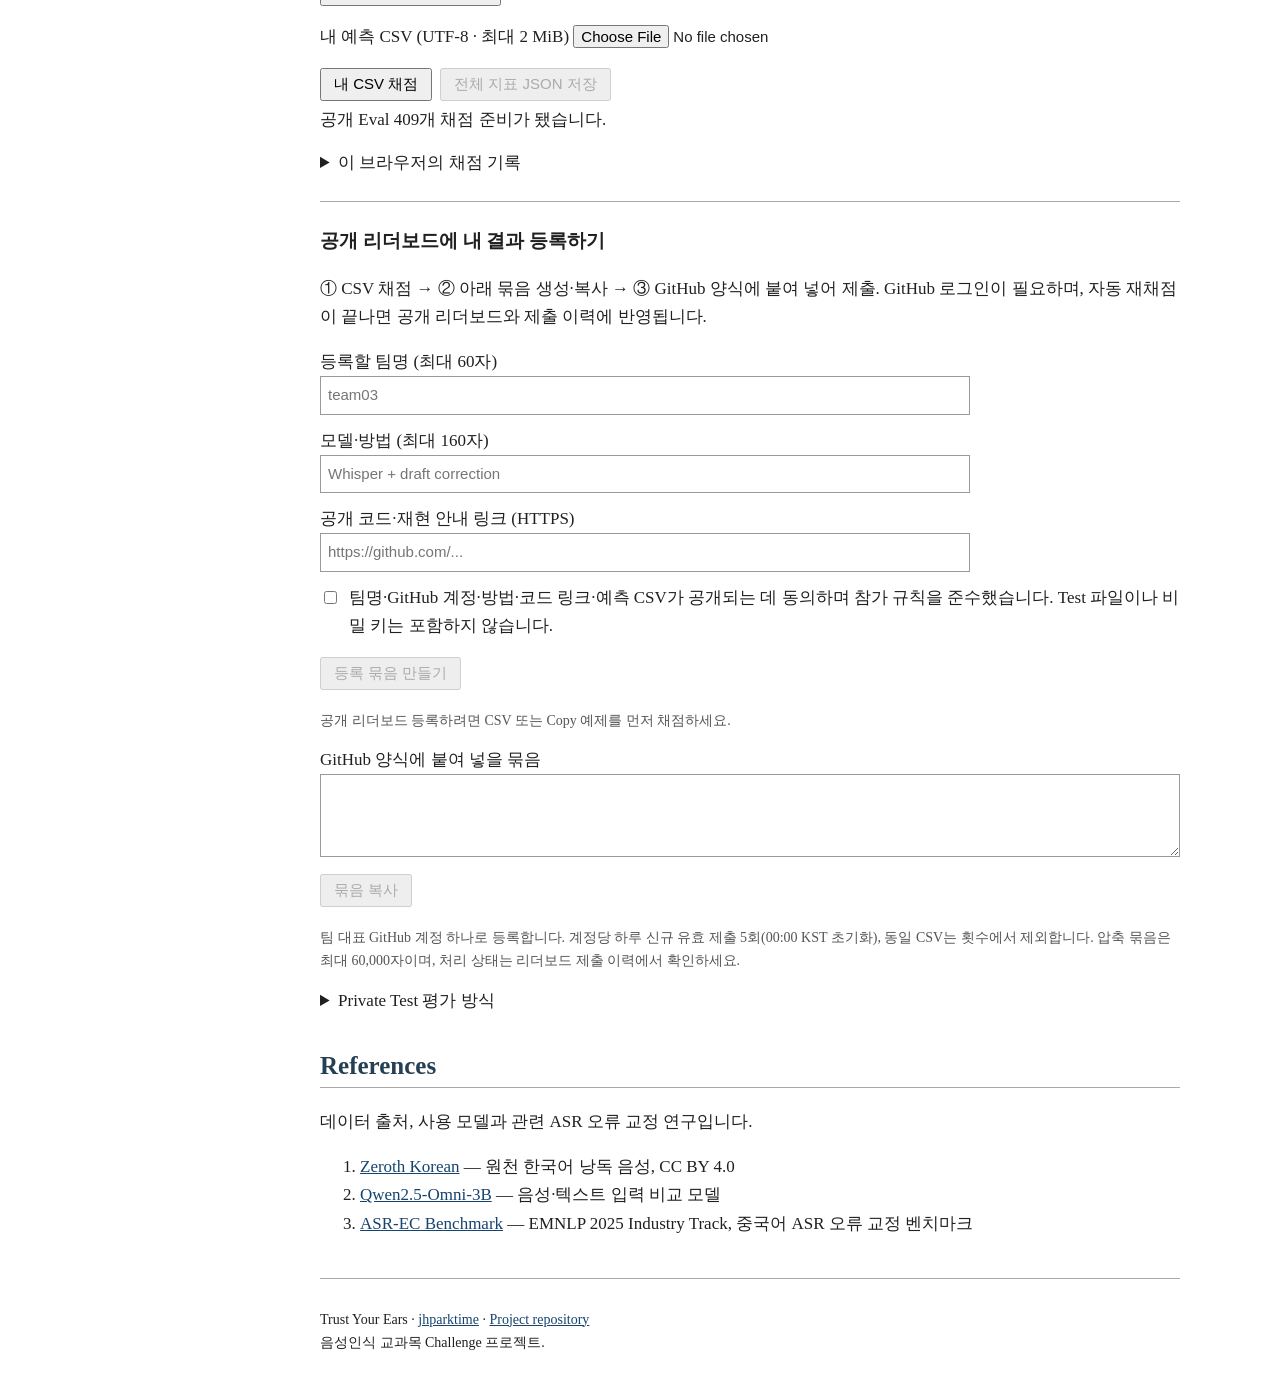
==== commit 09189305: "Align challenge sections with course submission flow" ====
--- a/web/index.html
+++ b/web/index.html
@@ -13,28 +13,13 @@
 <div class="language"><button id="language" type="button" aria-label="Switch language">English</button></div>
 <header><h1>Trust Your Ears</h1><p data-t="subtitle">Korean Audio-grounded Transcript Correction Challenge</p><p data-t="version" class="small">틀린 말은 고치고, 맞는 말은 지키세요.</p><dl class="challenge-meta" aria-label="Challenge information"><div><dt data-t="metaTeam">팀</dt><dd>team03</dd></div><div><dt data-t="metaMembers">팀원</dt><dd>박재현 · 이재왕</dd></div><div><dt data-t="metaMetric">주 평가 지표</dt><dd>Micro CER ↓</dd></div><div><dt data-t="metaOutput">제출 형식</dt><dd>UTF-8 CSV<br><code>id,prediction</code></dd></div></dl></header>
 <div class="status-line"><p data-t="atAGlance">한국어 · 실제 ASR 초안 · Train 472 / Eval 409 / Test 1,750 · 웹 채점 · 한/영 안내</p></div>
-<div class="layout"><nav aria-label="Sections"><a href="#overview" data-t="overview">대회 소개</a><a data-t="whyNav" href="#why">왜 참가하나요?</a><a href="#examples" data-t="examplesNav">먼저 들어보기</a><a href="#baselines" data-t="leaderboardNav">리더보드</a><a href="#start" data-t="startNav">참가 시작하기</a><a href="#submit" data-t="submit">웹 채점</a><a href="#rules" data-t="rulesNav">참가 규칙</a><a href="#data" data-t="datasetNav">데이터셋</a><a href="#evaluation" data-t="evaluationNav">평가 방법</a><a href="#method" data-t="baselineNav">베이스라인</a><a href="#references" data-t="referenceNav">참고자료</a><a href="https://github.com/jhparktime/TURST-YOUR-EARS">GitHub ↗</a></nav>
+<div class="layout"><nav aria-label="Sections"><a href="#overview" data-t="overview">대회 소개</a><a data-t="whyNav" href="#why">왜 참가하나요?</a><a href="#examples" data-t="examplesNav">먼저 들어보기</a><a href="#pipeline" data-t="pipelineNav">진행 흐름</a><a href="#method" data-t="baselineNav">베이스라인</a><a href="#start" data-t="startNav">참가 시작하기</a><a href="#data" data-t="datasetNav">데이터셋</a><a href="#evaluation" data-t="evaluationNav">평가 방법</a><a href="#rules" data-t="rulesNav">참가 규칙</a><a href="#baselines" data-t="leaderboardNav">리더보드</a><a href="#submit" data-t="submit">웹 채점</a><a href="#references" data-t="referenceNav">참고자료</a><a href="https://github.com/jhparktime/TURST-YOUR-EARS">GitHub ↗</a></nav>
 <main id="main"><section id="overview"><h2 data-t="overviewTitle">음성인식의 실수, 당신의 모델은 알아챌까요?</h2><p data-t="task">그럴듯한 문장도 실제 발화와 다를 수 있습니다. 한국어 음성과 ASR 초안을 받아, 잘못 인식한 부분만 고친 전체 전사문을 만들어 보세요. 이미 맞는 부분을 지키는 것도 실력입니다.</p><p class="section-links"><a data-t="listenCTA" href="#examples">① 두 문장으로 도전하기</a> &nbsp; <a data-t="demoCTA" href="#submit">② 설치 없이 점수 체험</a> &nbsp; <a data-t="notebookCTA" href="#start">③ 내 교정기 만들기</a></p><figure class="task-flow" aria-labelledby="taskFlowCaption"><ol class="flow-steps"><li><b>01 · INPUT</b><svg viewBox="0 0 180 40" aria-hidden="true" data-waveform-source="601a22f6ff80b3227f4e"><path d="M 3.0 20.0 v 0.1 M 6.7 20.0 v 0.1 M 10.4 20.0 v 0.1 M 14.1 20.0 v 0.1 M 17.8 20.0 v 0.1 M 21.5 20.0 v 0.0 M 25.2 20.0 v 0.1 M 28.9 20.0 v 0.0 M 32.6 20.0 v 0.0 M 36.3 18.3 v 3.3 M 40.0 12.3 v 15.3 M 43.7 13.6 v 12.8 M 47.4 11.2 v 17.5 M 51.1 8.5 v 23.0 M 54.8 4.0 v 32.0 M 58.5 17.1 v 5.7 M 62.2 19.8 v 0.4 M 65.9 19.9 v 0.1 M 69.6 19.2 v 1.5 M 73.3 14.7 v 10.6 M 77.0 6.5 v 26.9 M 80.7 15.5 v 9.0 M 84.4 13.3 v 13.5 M 88.1 13.1 v 13.9 M 91.8 18.2 v 3.6 M 95.5 17.6 v 4.9 M 99.2 16.3 v 7.4 M 102.9 16.2 v 7.7 M 106.6 17.3 v 5.4 M 110.3 15.1 v 9.9 M 114.0 15.9 v 8.1 M 117.7 17.2 v 5.7 M 121.4 15.1 v 9.9 M 125.1 17.0 v 6.0 M 128.8 10.0 v 19.9 M 132.5 13.9 v 12.1 M 136.2 19.5 v 1.1 M 139.9 17.2 v 5.6 M 143.6 16.5 v 7.0 M 147.3 14.6 v 10.7 M 151.0 9.2 v 21.7 M 154.7 10.9 v 18.3 M 158.4 17.4 v 5.3 M 162.1 17.3 v 5.4 M 165.8 15.7 v 8.6 M 169.5 17.8 v 4.3 M 173.2 12.5 v 14.9 M 176.9 17.1 v 5.8" fill="none" stroke="currentColor" stroke-width="1.6"/></svg><p data-t="flowAudioDraft">한국어 음성 + ASR 초안</p></li><li><b>02 · CORRECT</b><div class="flow-decisions"><p><span aria-hidden="true">✎</span> <span data-t="flowEdit">틀린 부분은 수정</span></p><p><span aria-hidden="true">✓</span> <span data-t="flowKeep">맞는 부분은 유지</span></p></div></li><li><b>03 · OUTPUT</b><svg viewBox="0 0 180 40" aria-hidden="true"><path d="M60 2h48l12 12v24H60z M108 2v12h12 M71 21h37 M71 28h29" fill="none" stroke="currentColor" stroke-width="1.5"/></svg><p data-t="flowTranscript">교정한 전체 전사문</p><code>id,prediction</code></li></ol><figcaption data-t="flowCaption" id="taskFlowCaption" class="small">발화와 초안을 대조해, 틀린 부분을 고치고 맞는 내용을 보존합니다.</figcaption></figure><p class="small"><span data-t="factRanking">순위 기준: Micro CER가 낮을수록 높은 순위</span></p><p data-t="challengeInvite">초안 복사부터 음성 재전사, 학습한 교정 모델까지 같은 규칙으로 겨룹니다. 제공한 5개 베이스라인 중 Whisper가 공개 Eval에서 가장 낮은 CER 6.19%를 기록했습니다. 당신의 방법으로 이 기준점에 도전하세요.</p></section>
-<section id="why"><h2 data-t="whyTitle">고칠 줄 아는 모델, 지킬 줄도 아나요?</h2><p data-t="whyIntro">이 대회의 도전은 문장을 더 자연스럽게 쓰는 데서 끝나지 않습니다. 음성과 초안이 다를 때 무엇을 믿을지 판단하고, 수정이 필요 없는 부분은 그대로 남겨야 합니다.</p><ol class="participation-reasons"><li><h3 data-t="whyListen">01 · 먼저, 직접 들어보세요</h3><p data-t="whyListenText">실제 ASR 오류와 이미 맞는 초안이 함께 나옵니다. 두 예시에서 고칠지 선택한 뒤, 실제 모델의 답과 비교해 보세요.</p><a data-t="whyListenCTA" href="#examples">두 문장에 도전하기 →</a></li><li><h3 data-t="whyFeedback">02 · 무엇을 고쳤고, 무엇을 망쳤나요?</h3><p data-t="whyFeedbackText">Micro CER로 순위를 비교하고, 오류 슬롯 복원률과 정상 문자 훼손률로 수정·보존을 따로 확인합니다. 점수를 올릴 다음 방법을 찾아보세요.</p><a data-t="whyFeedbackCTA" href="#submit">설치 없이 점수와 진단 보기 →</a></li><li><h3 data-t="whyStart">03 · Copy부터 시작해 Whisper에 도전하세요</h3><p data-t="whyStartText">로그인 없이 Copy를 웹에서 채점하고, CPU 노트북으로 첫 예측 CSV를 만드세요. 공개 리더보드에 등록하면 팀별 최고 기록과 이전 제출이 함께 남습니다. 공개 리더보드 등록에는 GitHub 로그인이 필요합니다.</p><a data-t="whyStartCTA" href="#start">내 교정기 시작하기 →</a></li></ol><details><summary data-t="platformSummary">Kaggle·Codabench와 무엇이 다른가요?</summary><p data-t="platformIntro">두 플랫폼도 맞춤 채점과 리더보드를 지원합니다. 우리의 차이는 플랫폼에 없는 기능을 발명했다는 데 있지 않고, 한국어 전사 교정에 맞춰 과제·체험·진단을 한 흐름으로 구성한 데 있습니다.</p><div class="table-wrap"><table><thead><tr><th data-t="platformAspect">비교 항목</th><th data-t="platformGeneral">Kaggle·Codabench</th><th data-t="platformOurs">Trust Your Ears의 구성</th></tr></thead><tbody><tr><th data-t="platformTask" scope="row">과제</th><td data-t="platformTaskGeneral">주최자가 데이터와 문제를 정의하는 범용 대회 플랫폼</td><td data-t="platformTaskOurs">한국어 음성 + 실제 ASR 초안 → 필요한 부분만 교정</td></tr><tr><th data-t="platformScore" scope="row">평가 피드백</th><td data-t="platformScoreGeneral">주최자가 채점 규칙을 구성; Codabench는 여러 지표 열 지원</td><td data-t="platformScoreOurs">Micro CER 순위 + 오류 복원·정상 부분 보존 진단</td></tr><tr><th data-t="platformFlow" scope="row">첫 참여</th><td data-t="platformFlowGeneral">플랫폼에서 예측 파일을 제출하고 채점 결과 확인</td><td data-t="platformFlowOurs">음성 선택 체험 → 브라우저 채점 → CPU 노트북 → 공개 리더보드 등록</td></tr><tr><th data-t="platformOperation" scope="row">현재 운영 범위</th><td data-t="platformOperationGeneral">플랫폼에 대회·제출·리더보드를 구성</td><td data-t="platformOperationOurs">GitHub Pages + Actions 재채점. 공개 Eval 리더보드은 개발용 공개 기록; Private Test는 운영자 별도 평가</td></tr></tbody></table></div><p data-t="platformLimits" class="small">공개 Eval 정답은 개발·재현을 위해 배포합니다. 공개 리더보드 등록 시 예측 CSV와 방법이 공개되며 GitHub 양식 제출이 필요합니다. 비공개 Test 온라인 접수는 현재 연결되어 있지 않습니다.</p><p class="small"><span data-t="platformSources">공식 문서:</span> <a href="https://www.kaggle.com/docs/competitions-setup">Kaggle</a> · <a href="https://docs.codabench.org/v1.27/Organizers/Benchmark_Creation/Leaderboard-Functionality/">Codabench</a> · <a data-t="platformDoc" href="https://github.com/jhparktime/TURST-YOUR-EARS/blob/main/docs/platform-comparison.md">비교 근거·운영 범위 자세히 보기</a></p></details></section>
+<section id="why"><h2 data-t="whyTitle">고칠 줄 아는 모델, 지킬 줄도 아나요?</h2><p data-t="whyIntro">이 대회의 도전은 문장을 더 자연스럽게 쓰는 데서 끝나지 않습니다. 음성과 초안이 다를 때 무엇을 믿을지 판단하고, 수정이 필요 없는 부분은 그대로 남겨야 합니다.</p><ol class="participation-reasons"><li><h3 data-t="whyListen">01 · 먼저, 직접 들어보세요</h3><p data-t="whyListenText">실제 ASR 오류와 이미 맞는 초안이 함께 나옵니다. 두 예시에서 고칠지 선택한 뒤, 실제 모델의 답과 비교해 보세요.</p><a data-t="whyListenCTA" href="#examples">두 문장에 도전하기 →</a></li><li><h3 data-t="whyFeedback">02 · 무엇을 고쳤고, 무엇을 망쳤나요?</h3><p data-t="whyFeedbackText">Micro CER로 순위를 비교하고, 오류 슬롯 복원률과 정상 문자 훼손률로 수정·보존을 따로 확인합니다. 점수를 올릴 다음 방법을 찾아보세요.</p><a data-t="whyFeedbackCTA" href="#submit">설치 없이 점수와 진단 보기 →</a></li><li><h3 data-t="whyStart">03 · Copy부터 시작해 Whisper에 도전하세요</h3><p data-t="whyStartText">로그인 없이 Copy를 웹에서 채점하고, CPU 노트북으로 첫 예측 CSV를 만드세요. 공개 리더보드에 등록하면 팀별 최고 기록과 이전 제출이 함께 남습니다. 공개 리더보드 등록에는 GitHub 로그인이 필요합니다.</p><a data-t="whyStartCTA" href="#start">내 교정기 시작하기 →</a></li></ol><details><summary data-t="platformSummary">Kaggle·Codabench와 무엇이 다른가요?</summary><p data-t="platformIntro">두 플랫폼도 맞춤 채점과 리더보드를 지원합니다. 우리의 차이는 플랫폼에 없는 기능을 발명했다는 데 있지 않고, 한국어 전사 교정에 맞춰 과제·체험·진단을 한 흐름으로 구성한 데 있습니다.</p><div class="table-wrap"><table><thead><tr><th data-t="platformAspect">비교 항목</th><th data-t="platformGeneral">Kaggle·Codabench</th><th data-t="platformOurs">Trust Your Ears의 구성</th></tr></thead><tbody><tr><th data-t="platformTask" scope="row">과제</th><td data-t="platformTaskGeneral">주최자가 데이터와 문제를 정의하는 범용 대회 플랫폼</td><td data-t="platformTaskOurs">한국어 음성 + 실제 ASR 초안 → 필요한 부분만 교정</td></tr><tr><th data-t="platformScore" scope="row">평가 피드백</th><td data-t="platformScoreGeneral">주최자가 채점 규칙을 구성; Codabench는 여러 지표 열 지원</td><td data-t="platformScoreOurs">Micro CER 순위 + 오류 복원·정상 부분 보존 진단</td></tr><tr><th data-t="platformFlow" scope="row">첫 참여</th><td data-t="platformFlowGeneral">플랫폼에서 예측 파일을 제출하고 채점 결과 확인</td><td data-t="platformFlowOurs">음성 선택 체험 → 브라우저 채점 → CPU 노트북 → 공개 리더보드 등록</td></tr><tr><th data-t="platformOperation" scope="row">현재 운영 범위</th><td data-t="platformOperationGeneral">플랫폼에 대회·제출·리더보드를 구성</td><td data-t="platformOperationOurs">GitHub Pages + Actions 재채점. 공개 Eval 리더보드는 개발용 공개 기록; Private Test는 운영자 별도 평가</td></tr></tbody></table></div><p data-t="platformLimits" class="small">공개 Eval 정답은 개발·재현을 위해 배포합니다. 공개 리더보드 등록 시 예측 CSV와 방법이 공개되며 GitHub 양식 제출이 필요합니다. 비공개 Test 온라인 접수는 현재 연결되어 있지 않습니다.</p><p class="small"><span data-t="platformSources">공식 문서:</span> <a href="https://www.kaggle.com/docs/competitions-setup">Kaggle</a> · <a href="https://docs.codabench.org/v1.27/Organizers/Benchmark_Creation/Leaderboard-Functionality/">Codabench</a> · <a data-t="platformDoc" href="https://github.com/jhparktime/TURST-YOUR-EARS/blob/main/docs/platform-comparison.md">비교 근거·운영 범위 자세히 보기</a></p></details></section>
 <section id="examples"><h2 data-t="examplesTitle">들어보고 선택하세요: 고칠까요, 그대로 둘까요?</h2><p data-t="examplesIntro">먼저 음성을 듣고 선택해 보세요. 선택하면 같은 발화에 대한 초안 복사·Whisper 재전사·Qwen 음성+초안 교정 결과와 점수를 확인할 수 있습니다.</p><article class="example" data-example-id="601a22f6ff80b3227f4e"><h3>01 · <span data-t="exampleOne">재전사도 놓친 한 단어</span></h3><audio controls preload="metadata" src="assets/examples-v2/601a22f6ff80b3227f4e.wav" aria-label="1번째 예시 음성" data-audio-kind="repair"></audio><p class="draft" lang="ko">이곳에서 대량으로 생성되는 올리브유가 요리에 많이 쓰입니다.</p><div class="quiz" data-quiz="repair"><button type="button" data-choice="edit" data-t="chooseEdit">고친다</button><button type="button" data-choice="keep" data-t="chooseKeep">그대로 둔다</button><output role="status" class="quiz-feedback"></output></div><details class="model-comparison"><summary><span data-t="showComparison">실제 모델 3개는 어떻게 답했을까요?</span></summary><p><strong><span data-t="exampleReference">기준 전사</span></strong><br><span lang="ko">이곳에서 대량으로 생산되는 올리브유가 요리에 많이 쓰입니다</span></p><div class="table-wrap"><table class="comparison-table"><caption><span data-t="comparisonCaption">같은 발화에 대한 저장된 베이스라인 출력</span></caption><thead><tr><th>System</th><th><span data-t="comparisonTranscript">실제 출력 전사문</span></th><th class="num"><span data-t="comparisonMetric">문자 오류 · CER ↓</span></th></tr></thead><tbody><tr><th scope="row">Copy draft</th><td lang="ko" data-prediction-system="Copy draft">이곳에서 대량으로 <mark class="error-word">생성</mark>되는 올리브유가 요리에 많이 쓰입니다.</td><td class="num">1 / 26<br>3.85%</td></tr><tr><th scope="row">Whisper audio-only</th><td lang="ko" data-prediction-system="Whisper audio-only">이곳에서 대량으로 <mark class="error-word">생성</mark>되는 올리브유가 요리에 많이 쓰입니다.</td><td class="num">1 / 26<br>3.85%</td></tr><tr><th scope="row">Qwen audio+draft</th><td lang="ko" data-prediction-system="Qwen audio+draft">이곳에서 대량으로 <mark class="correct-word">생산</mark>되는 올리브유가 요리에 많이 쓰입니다.</td><td class="num">0 / 26<br>0.00%</td></tr></tbody></table></div><p data-t="comparisonRepair">이 발화에서는 Whisper 초안의 “생성”이 재전사에도 남았습니다. Qwen은 음성과 초안을 함께 받아 “생산”으로 교정했습니다. Whisper가 초안을 만들었으므로 Copy와 Whisper 출력은 같습니다.</p><p class="small">Public Eval · <code>601a22f6ff80b3227f4e</code> · 4.78 s</p></details></article>
 <article class="example" data-example-id="e245e5eed59e0ba5fc1a"><h3>02 · <span data-t="exampleTwo">맞는 초안을 다시 썼더니</span></h3><audio controls preload="metadata" src="assets/examples-v2/e245e5eed59e0ba5fc1a.wav" aria-label="2번째 예시 음성" data-audio-kind="preserve"></audio><p class="draft" lang="ko">또 회사는 주기적인 백업으로 랜섬웨어 피해를 최소화할 수 있다고 설명했다.</p><div class="quiz" data-quiz="preserve"><button type="button" data-choice="edit" data-t="chooseEdit">고친다</button><button type="button" data-choice="keep" data-t="chooseKeep">그대로 둔다</button><output role="status" class="quiz-feedback"></output></div><details class="model-comparison"><summary><span data-t="showComparison">실제 모델 3개는 어떻게 답했을까요?</span></summary><p><strong><span data-t="exampleReference">기준 전사</span></strong><br><span lang="ko">또 회사는 주기적인 백업으로 랜섬웨어 피해를 최소화 할 수 있다고 설명했다</span></p><div class="table-wrap"><table class="comparison-table"><caption><span data-t="comparisonCaption">같은 발화에 대한 저장된 베이스라인 출력</span></caption><thead><tr><th>System</th><th><span data-t="comparisonTranscript">실제 출력 전사문</span></th><th class="num"><span data-t="comparisonMetric">문자 오류 · CER ↓</span></th></tr></thead><tbody><tr><th scope="row">Copy draft</th><td lang="ko" data-prediction-system="Copy draft">또 회사는 주기적인 백업으로 <mark class="correct-word">랜섬웨어</mark> 피해를 최소화할 수 있다고 설명했다.</td><td class="num">0 / 31<br>0.00%</td></tr><tr><th scope="row">Whisper audio-only</th><td lang="ko" data-prediction-system="Whisper audio-only">또 회사는 주기적인 백업으로 <mark class="error-word">랜선웨어</mark> 피해를 최소화할 수 있다고 설명했다.</td><td class="num">1 / 31<br>3.23%</td></tr><tr><th scope="row">Qwen audio+draft</th><td lang="ko" data-prediction-system="Qwen audio+draft">또 회사는 주기적인 백업으로 <mark class="correct-word">랜섬웨어</mark> 피해를 최소화할 수 있다고 설명했다.</td><td class="num">0 / 31<br>0.00%</td></tr></tbody></table></div><p data-t="comparisonKeep">Qwen 초안의 “랜섬웨어”는 맞습니다. Whisper로 다시 전사하면 “랜선웨어”로 바뀌지만, 음성+초안 모델은 맞는 내용을 유지했습니다. 띄어쓰기·문장부호 차이는 CER에서 제외합니다.</p><p class="small">Public Eval · <code>e245e5eed59e0ba5fc1a</code> · 5.72 s</p></details></article><p data-t="comparisonScope" class="small">이 두 사례는 수정과 보존의 차이를 설명하기 위해 선택했습니다. 전체 Eval에서는 Whisper CER 6.19%, Qwen 음성+초안 CER 13.54%입니다. 개별 성공 사례가 전체 우위를 뜻하지 않으며, 참가자 입력에는 정답이나 수정 위치를 제공하지 않습니다.</p><p class="small"><span data-t="comparisonDenominator">오류 수 / 정규화한 기준 문자 수와 CER를 표시합니다. 예시의 강조는 설명용이며 실제 출력 문자열은 바꾸지 않았습니다.</span> <a href="https://github.com/jhparktime/TURST-YOUR-EARS/blob/main/web/assets/examples-v2/model-comparison.json"><span data-t="comparisonData">원본 출력·지표·출처 해시</span></a></p><p class="small"><span data-t="exampleAttribution">음성·기준 전사: Zeroth Korean (CC BY 4.0). 원본 음성과 실제 모델 출력을 사용합니다.</span> <a href="https://huggingface.co/datasets/kresnik/zeroth_korean" data-t="exampleSource">원천 자료</a></p></section>
-<section id="baselines"><h2>Leaderboard</h2><p data-t="comparison">내 모델의 수준을 가늠할 수 있도록 운영자 기준 점수와 등록 팀의 최고 기록을 함께 보여줍니다. Copy를 첫 비교선으로, Whisper를 도전 목표로 삼아 보세요. 내 CSV를 채점하면 즉시 비교할 수 있고, 공개 리더보드에 등록하면 다른 참가자에게도 기록이 보입니다.</p><label><span data-t="splitLabel">표시할 분할</span> <select id="benchmarkSplit"><option value="eval" data-t="evalOption">Public Eval · 참가 기록</option><option value="test" data-t="testOption">Private Test · 베이스라인 비교</option></select></label><p id="benchmarkStatus" class="small" role="status"></p><div class="table-wrap"><table><thead><tr><th data-t="rank">순위</th><th>System</th><th class="num">CER ↓</th><th class="num" data-t="improvement">Copy 대비 개선 ↑</th><th class="num" data-t="harm">정상 문자 훼손 ↓</th></tr></thead><tbody id="benchmarkRows"></tbody></table></div><p data-t="leaderboardNote" class="small">Public Eval 표에는 운영자 베이스라인·등록 팀의 최고 기록·현재 내 결과를 표시합니다. Private Test 표에는 운영자 베이스라인만 표시합니다. 참가 기록 공개에는 별도 등록이 필요하며, 반올림 전 CER가 같으면 공동 순위를 부여합니다.</p><div class="shared-summary"><p id="sharedStatus" role="status"></p><button id="refreshShared" type="button" data-t="refreshSharedLabel">리더보드 기록 새로고침</button> <a href="#shared-registration" data-t="sharedRegisterLink">내 결과 공개 리더보드 등록하기</a><p class="small" data-t="sharedScope">공개 리더보드는 GitHub에서 CSV를 재채점한 팀별 최고 기록을 베이스라인과 함께 보여줍니다. 참가 기록은 Public Eval만 등록할 수 있습니다.</p><details><summary data-t="sharedHistoryTitle">참가자 제출 이력</summary><div class="table-wrap"><table><thead><tr><th data-t="recordLabel">제출</th><th data-t="timeLabel">시각</th><th data-t="teamAccountLabel">팀 · 계정</th><th data-t="methodLabel">방법</th><th data-t="statusLabel">처리 상태</th><th>CER ↓</th></tr></thead><tbody id="sharedHistoryRows"></tbody></table></div><p class="small" data-t="sharedHistoryNote">최근 제출 50건을 표시합니다. 중복·반려도 이력에 남으며, 전체 기록은 원본 JSON에서 확인할 수 있습니다.</p><a href="https://raw.githubusercontent.com/jhparktime/TURST-YOUR-EARS/leaderboard-data/public-eval.json" data-t="sharedRaw">전체 리더보드 기록 JSON</a></details></div><details><summary data-t="sourceDetails">생성기별 결과와 비교 시 주의점</summary><p data-t="overlap">Whisper·Qwen은 초안을 생성한 모델이기도 합니다. 각 모델의 Audio-only 결과는 자신이 만든 초안 부분집합에서 Copy와 같습니다. 전체 점수와 생성기별 점수를 함께 비교하세요.</p><div class="table-wrap"><table><thead><tr><th>System</th><th>Draft source</th><th class="num">N</th><th class="num">Draft CER</th><th class="num">Output CER</th></tr></thead><tbody id="sourceRows"></tbody></table></div><p data-t="benchmarkLimits" class="small">Qwen 세 조건은 같은 체크포인트를 사용합니다. 공개 원천 자료가 사전학습에 포함됐을 가능성은 배제할 수 없습니다.</p></details><p><a data-t="allMetrics" href="data-v2/baselines.json">전체 지표·조건별 결과 JSON</a> · <a data-t="methodCTA" href="#method">베이스라인 구성</a></p><p><a href="stress.html" data-t="stressLink">더 도전하기: 음질 손상 보조 트랙 →</a><br><span class="small" data-t="stressDescription">같은 초안에 잡음·패킷 손실 음성을 결합하면 어떻게 달라질까요? 409개 원본의 세 음질 조건과 다섯 방법을 비교하고 직접 채점해 보세요.</span></p></section>
-<section id="start"><h2 data-t="startTitle">내 모델로 참가하기</h2><ol class="start-steps"><li><strong><span data-t="stepNotebook">노트북 열기 — GPU 없이 시작</span></strong><br><span data-t="stepNotebookText">첫 노트북은 Train만으로 어절 치환 교정기를 학습하고 Eval CSV를 만듭니다. 두 번째는 Copy와 내 예측을 채점합니다. Python 3.12 이상, 추가 패키지 없이 실행됩니다.</span><p><a data-t="trainNotebook" href="https://colab.research.google.com/github/jhparktime/TURST-YOUR-EARS/blob/main/notebooks/01_train_baseline.ipynb">01 학습·추론 노트북</a> · <a data-t="evalNotebook" href="https://colab.research.google.com/github/jhparktime/TURST-YOUR-EARS/blob/main/notebooks/02_evaluate.ipynb">02 평가 노트북</a></p><p data-t="notebookScope" class="small">CPU 예제는 음성을 사용하지 않는 text-only 입문 모델입니다. 리더보드의 Qwen 모델과는 별도입니다.</p></li><li><strong><span data-t="stepData">음성 데이터와 모델 코드 받기</span></strong><br><span data-t="stepDataText">Train/Eval 음성·초안·정답은 참가자 ZIP으로 제공합니다. Whisper·Qwen을 실행하거나 음성과 초안을 결합하는 모델을 만들어 보세요. ZIP과 SHA-256 파일을 함께 받아 확인하세요.</span><p><a data-t="startDownload" href="https://github.com/jhparktime/TURST-YOUR-EARS/releases/tag/dataset-ko-asr-v2">참가자 데이터 다운로드</a> · <a data-t="runGuide" href="https://github.com/jhparktime/TURST-YOUR-EARS#readme">모델 실행 안내</a></p></li><li><strong><span data-t="stepScore">웹에서 채점하고 비교하기</span></strong><br><span data-t="stepScoreText">UTF-8 CSV에 id,prediction 헤더와 Eval 409개 예측을 넣으세요. 웹에서 CER와 교정·보존 지표를 확인하고 JSON으로 저장할 수 있습니다.</span><p><a data-t="startScore" href="#submit">공개 Eval 채점으로 이동</a> · <a data-t="rulesCTA" href="#rules">참가 규칙 확인</a></p></li></ol><details><summary data-t="commandGuide">명령행으로 Copy 점수 재현하기</summary><pre class="command"><code>git clone https://github.com/jhparktime/TURST-YOUR-EARS.git
-cd TURST-YOUR-EARS
-python -m scripts.baseline --mode copy --inputs datasets/tye-ko-asr-v2/eval/inputs.json --output eval-copy.csv
-python -m scripts.evaluate --references datasets/tye-ko-asr-v2/eval/references.json --predictions eval-copy.csv</code></pre><p data-t="stepExpected">Copy의 공개 Eval Micro CER는 11.7663%입니다.</p></details></section>
-<section id="submit"><h2 data-t="publicTitle">Public Eval — 웹에서 바로 채점</h2><p data-t="publicText">모델이 없어도 Copy 체험 버튼으로 409개 초안의 점수를 확인할 수 있습니다. 채점만 하면 파일은 브라우저에서 처리하고 최근 20개 결과를 저장합니다. 공개 리더보드 등록은 아래에서 공개 범위를 확인한 뒤 별도로 제출하세요.</p><button id="demoScore" type="button" disabled data-t="demoButton">Copy 기준점 바로 채점</button> <a href="data-v2/eval-copy.csv" download data-copy-link data-t="copyDownload">Copy CSV 받기</a><label><span data-t="csvLabel">내 예측 CSV (UTF-8 · 최대 2 MiB)</span> <input type="file" id="publicFile" accept=".csv,text/csv"></label><button id="publicScore" disabled data-t="scoreButton">내 CSV 채점</button><button id="saveScores" disabled data-t="saveButton">전체 지표 JSON 저장</button><output id="publicStatus" role="status"></output><div id="publicResult" class="result" hidden></div><details id="local-history"><summary data-t="localHistoryTitle">이 브라우저의 채점 기록</summary><p id="localHistoryStatus" role="status"></p><div class="table-wrap"><table><thead><tr><th data-t="timeLabel">시각</th><th data-t="fileLabel">파일·예제</th><th>CER ↓</th><th data-t="harm">정상 문자 훼손 ↓</th></tr></thead><tbody id="localHistoryRows"></tbody></table></div></details><div id="shared-registration" class="shared-registration"><h3 data-t="sharedTitle">공개 리더보드에 내 결과 등록하기</h3><p data-t="sharedIntro">① CSV 채점 → ② 아래 묶음 생성·복사 → ③ GitHub 양식에 붙여 넣어 제출. GitHub 로그인이 필요하며, 자동 재채점이 끝나면 공개 리더보드와 제출 이력에 반영됩니다.</p><label><span data-t="sharedTeamLabel">등록할 팀명 (최대 60자)</span><input id="sharedTeam" type="text" maxlength="60" autocomplete="organization" placeholder="team03"></label><label><span data-t="sharedMethodLabel">모델·방법 (최대 160자)</span><input id="sharedMethod" type="text" maxlength="160" placeholder="Whisper + draft correction"></label><label><span data-t="sharedCodeLabel">공개 코드·재현 안내 링크 (HTTPS)</span><input id="sharedCode" type="url" maxlength="300" placeholder="https://github.com/..."></label><label class="sharing-consent"><input id="sharedConsent" type="checkbox"><span data-t="sharedConsentText">팀명·GitHub 계정·방법·코드 링크·예측 CSV가 공개되는 데 동의하며 참가 규칙을 준수했습니다. Test 파일이나 비밀 키는 포함하지 않습니다.</span></label><button id="prepareShared" type="button" disabled data-t="prepareSharedLabel">등록 묶음 만들기</button><p id="sharedPackageHint" class="small"></p><label><span data-t="sharedPackageLabel">GitHub 양식에 붙여 넣을 묶음</span><textarea id="sharedPackage" readonly rows="4" spellcheck="false"></textarea></label><button id="copySharedPackage" type="button" disabled data-t="copySharedLabel">묶음 복사</button> <a id="openSharedForm" href="https://github.com/jhparktime/TURST-YOUR-EARS/issues/new?template=public-eval.yml" target="_blank" rel="noopener noreferrer" hidden data-t="openSharedLabel">GitHub 제출 양식 열기 ↗</a><output id="shareFeedback" role="status"></output><p class="small" data-t="sharedLimits">팀 대표 GitHub 계정 하나로 등록합니다. 계정당 하루 신규 유효 제출 5회(00:00 KST 초기화), 동일 CSV는 횟수에서 제외합니다. 압축 묶음은 최대 60,000자이며, 처리 상태는 리더보드 제출 이력에서 확인하세요.</p></div></section>
-<section id="rules"><h2 data-t="rulesTitle">참가 규칙</h2><p data-t="rulesIntro">공개 Eval은 횟수 제한 없이 채점할 수 있습니다. 공정한 비교를 위해 다음 규칙을 적용합니다.</p><ol class="rules-list"><li data-t="ruleTeam">팀: 1–2명으로 참가하며 한 사람은 한 팀에만 참여합니다. 비교 결과를 공유할 때 팀명과 사용 방법을 명시합니다.</li><li data-t="ruleData">학습: Train 정답으로 학습합니다. Eval 정답은 프롬프트·설정·모델 선택과 채점에만 사용하며, 모델 가중치나 교정 규칙을 학습하는 데 사용하지 않습니다. Eval/Test 정답을 추론 입력에 넣거나 ID별 정답 사전을 만드는 행위, 평가 문장을 수작업으로 고치는 행위는 허용하지 않습니다.</li><li data-t="ruleInputs">입력: 음성만, 초안만, 음성과 초안을 함께 사용하는 방법 모두 참가할 수 있습니다. 사용한 입력을 결과와 함께 명시하세요.</li><li data-t="ruleExternal">외부 자원: 공개 사전학습 모델과 외부 데이터를 사용할 수 있습니다. 모델 버전·라이선스·데이터 출처를 공개하고 Eval/Test 원천 발화 및 파생 자료는 추가 학습에서 제외합니다. 사전학습 포함 여부가 불명확하면 그 사실을 기재합니다.</li><li data-t="ruleCSV">제출: UTF-8 CSV, 헤더 id,prediction, Eval 409개 ID 각 1회, 최대 2 MiB입니다. 전체 교정 전사문만 넣고 설명은 넣지 않습니다. 쉼표·따옴표는 CSV 인용 규칙을 따릅니다.</li><li data-t="ruleRanking">순위: 반올림 전 Micro CER 오름차순입니다. 같은 값은 공동 순위(1, 2, 2, 4)를 부여합니다. 보조 지표를 임의 가중합하지 않으며 공개 Eval과 비공개 Test 순위는 분리합니다.</li><li data-t="ruleReproduce">재현성: 공개 비교 결과에는 코드, 모델·파라미터, 학습 데이터, seed와 실행 환경을 기록합니다. 모든 평가 발화에 같은 추론 절차를 적용합니다.</li><li data-t="ruleOperations">운영: 개인 채점은 횟수 제한이 없고 최근 20개 결과를 브라우저에 저장합니다. 공개 Eval 리더보드은 팀 대표 GitHub 계정당 하루 신규 유효 제출 5회(00:00 KST 초기화)이며 동일 CSV는 제외합니다. 팀별 최고 기록과 모든 처리 이력을 공개합니다.</li></ol><p><a data-t="fullRules" href="https://github.com/jhparktime/TURST-YOUR-EARS/blob/main/docs/competition-rules.md">전체 규칙·이의 제기 방법</a> · <a href="https://github.com/jhparktime/TURST-YOUR-EARS/issues">GitHub Issues</a></p><p class="small"><span data-t="rulesSources">규칙 구성 참고: Kaggle Competitions, DrivenData. 이 대회는 수업 프로젝트이며 두 플랫폼과 제휴하지 않습니다.</span> <a href="https://www.kaggle.com/docs/competitions">Kaggle</a> · <a href="https://www.drivendata.org/competitions/53/">DrivenData</a></p></section>
-<section id="data"><h2 data-t="dataTitle">Dataset</h2><p data-t="dataText">원본 녹음과 전사를 유지하고 Whisper large-v3-turbo와 Qwen2.5-Omni-3B의 실제 음성 단독 출력을 초안으로 사용합니다. 생성기를 고정 규칙으로 절반씩 배정하며, 인식 오류가 많은 녹음만 골라 넣지 않습니다.</p>
-<div class="table-wrap"><table><thead><tr><th>Split</th><th data-t="samples">녹음 수</th><th data-t="duration">재생 시간</th><th data-t="access">정답 공개</th><th class="num">Draft Micro CER</th></tr></thead><tbody id="dataRows"></tbody></table></div>
-<p data-t="dataSplit">학습·평가 간 화자, 세션, 동일 전사와 음성이 겹치지 않도록 기존 분할을 유지했습니다. 원천은 Zeroth Korean 공개 읽기 음성(CC-BY-4.0)이며, 자발적 대화 음성이나 새 녹음 자료는 아닙니다.</p>
-<p><a href="https://github.com/jhparktime/TURST-YOUR-EARS/releases/tag/dataset-ko-asr-v2" data-t="download">참가자 데이터 다운로드</a> · <a href="data-v2/eval-copy.csv" download data-copy-link data-t="copyDownload">공개 Eval Copy CSV</a></p>
-<h3 id="data-collection" data-t="collectionTitle">데이터는 이렇게 만들었습니다</h3><p><a href="https://www.openslr.org/40/">OpenSLR SLR40</a> · <a href="https://huggingface.co/datasets/kresnik/zeroth_korean/tree/1fe937899f828af822293d05e086200946088bdf" data-t="collectionPinned">사용한 원천 버전</a></p><ol class="data-build-steps"><li data-t="collectionSource">공개 원천 확보: Zeroth Korean의 고정 버전에서 음성과 배포 전사를 확보했습니다. 16 kHz·모노 PCM 샘플을 보존해 WAV로 내보내고 전사에는 NFC 정규화만 적용했습니다.</li><li data-t="collectionMerge">통합·분할: 기존 2,079개와 추가 2,002개를 합친 4,081개에서 Train/Eval/Test 2,631개를 구성했습니다. 분할 간 화자·세션·동일/유사 문장·음성 겹침을 검사했고, 나머지 1,450개는 운영자 예비 풀로 보관했습니다.</li><li data-t="collectionDraft">실제 초안 생성: 고정한 Whisper와 Qwen에 음성만 입력했습니다. 발화 ID의 해시 순서로 생성기를 번갈아 배정하며, 배정에는 정답·오류율을 사용하지 않았습니다. Eval은 Whisper 205개·Qwen 204개이며, 이미 맞은 초안 131개도 그대로 포함합니다.</li><li data-t="collectionCheck">자동 검사: 활성 녹음 2,631개의 복호화·길이·체크섬, 원천 전사 보존, 실제 추론 출력과 초안의 일치를 확인했습니다. Copy·정답 제출의 기본 동작과 Python·브라우저 채점 결과도 대조했습니다.</li><li data-t="collectionRelease">배포: Train/Eval 음성·초안·정답·출처·체크섬을 참가자에게 제공합니다. Test 정답·원천 대응표·예비 풀은 운영자가 보관합니다. 평가 5시간은 Eval 1시간 + Test 4시간이며 Train 약 1시간 13분은 별도입니다.</li></ol><details><summary data-t="collectionHistoryTitle">이전 버전에서 무엇이 달라졌나요?</summary><p data-t="collectionHistory">v1의 합성 단어 치환 초안을 v2에서 실제 ASR 출력으로 교체했고, 녹음·정답·분할은 유지했습니다. 기존 Eval/Test 풀은 합성 치환 후보가 있는 문장을 선정한 이력이 있습니다. v2 배정에서 오류율을 보지 않은 것과는 별개이며, 수집·구축 기록에 선정 이력과 검증 범위를 남겼습니다.</p></details><p><a href="https://github.com/jhparktime/TURST-YOUR-EARS/blob/main/docs/data-collection.md" data-t="collectionRecord">수집·통합·분할·초안 생성 기록 전체 보기</a> · <a href="https://github.com/jhparktime/TURST-YOUR-EARS/blob/main/datasets/tye-ko-asr-v2/metadata.json" data-t="collectionMetadata">수량·시간·모델 버전 메타데이터</a></p><p class="notice" data-t="dataLimits">정답 기준: 운영자가 확인한 Zeroth Korean 배포 전사를 기준 전사로 사용합니다. 음성을 새로 녹음하거나 전사문을 임의로 바꾸지 않았습니다. CER 계산에서 공백과 지정 문장부호는 제외하되 숫자와 한글 수사 표기는 통일하지 않습니다. 자세한 규칙은 아래 평가 방법을 확인하세요. 기준 전사에 대한 이의는 발화 ID와 근거를 GitHub Issues로 알려주세요. 수정 시 데이터 버전과 변경 내역을 공개합니다.</p>
-<p class="small" data-t="review">참가자 ZIP에는 Train/Eval 음성·초안·정답과 출처·체크섬 정보가 들어 있습니다. Test 정답과 개별 예측은 운영자 전용입니다. 평가 데이터는 한국어 낭독 음성이며, 대화나 모든 도메인의 성능을 대표하지 않습니다.</p></section>
-<section id="evaluation"><h2 data-t="evalTitle">Evaluation protocol</h2><p data-t="primary">주 지표 Micro CER는 전체 치환·삭제·삽입 수를 전체 정답 문자 수로 나눈 값입니다. 낮을수록 좋습니다. Macro CER는 발화별 CER의 평균이며, WER와 함께 보조 지표로 제공합니다. 과거 v1 점수는 다른 규격이므로 같은 순위에 섞지 않습니다.</p>
-<p data-t="normalization">한국어는 NFC·소문자 변환 후 공백과 지정 문장부호를 제외합니다. 숫자 사이 소수점은 유지하며, 숫자와 한글 수사 표기는 통일하지 않습니다. 따라서 ‘3시’와 ‘세 시’는 서로 다르게 채점합니다. WER는 공백 기준 어절 오류율입니다.</p>
-<ul><li data-t="metricRepair">오류 슬롯 복원률·교정 정밀도·교정 F1: 원래 틀린 문자와 삽입 위치를 얼마나 정확히 수정했는지 확인합니다.</li><li data-t="metricHarm">정상 문자 훼손률·불필요 삽입률·Clean 변경률: 초안에서 맞던 부분을 얼마나 보존했는지 확인합니다.</li><li data-t="metricGroups">초안의 오류 유형과 생성기별 결과를 함께 공개합니다. 보조 지표는 기준 전사·초안·예측의 문자 정렬을 바탕으로 오류 수정과 정상 부분 보존을 계산합니다.</li></ul>
-<p><a href="https://github.com/jhparktime/TURST-YOUR-EARS/blob/main/server/scoring_v2.py" data-t="scorerLink">Python 평가 코드</a> · <a href="scorer-v2.js" data-t="browserLink">브라우저 평가 코드</a></p></section>
+<section id="pipeline"><h2 data-t="pipelineTitle">Pipeline</h2>
+<ol><li data-t="pipelineSource">원본 한국어 음성과 전사를 확보하고 화자·세션·동일 문장·음성의 분할 간 겹침을 검사합니다.</li><li data-t="pipelineDraft">Whisper와 Qwen이 음성만 듣고 초안을 만듭니다. 각 발화의 생성기는 정답이나 오류율을 보지 않는 고정 규칙으로 배정합니다.</li><li data-t="pipelineCorrection">참가 모델은 음성과 초안을 받아 교정한 전체 전사문을 출력합니다. 정답 전사는 모델 입력에 넣지 않습니다.</li><li data-t="pipelineScore">공개 Eval에서 개발한 뒤 비공개 Test로 평가합니다. 동일한 평가 코드로 문자 오류와 정상 부분 훼손을 함께 집계합니다.</li></ol></section>
 <section id="method"><h2 data-t="methodTitle">참가자를 위한 베이스라인</h2>
 <p data-t="methodIntro">베이스라인은 내 모델이 어느 수준인지 가늠하고, 개선을 시작할 수 있도록 제공하는 코드와 성능 기준입니다. 먼저 예제를 실행해 제출 흐름을 익힌 뒤 Copy와 Whisper의 점수에 도전해 보세요.</p>
 <div class="table-wrap"><table><thead><tr><th>Baseline</th><th data-t="methodInput">모델이 받는 입력</th><th data-t="methodRole">참가할 때의 역할</th></tr></thead><tbody>
@@ -46,13 +31,28 @@
 </tbody></table></div>
 <h3 data-t="baselineQuestionsTitle">여기서 시작해 보세요</h3><ol><li data-t="baselineQuestionCopy">실행 확인: CPU 학습 노트북이나 Copy 예제로 예측 CSV를 만들고 웹에서 채점해 보세요. 설치 없이 Copy 점수부터 체험할 수도 있습니다.</li><li data-t="baselineQuestionASR">첫 성능 목표: 초안을 그대로 제출하는 Copy보다 CER를 낮춰 보세요. 공개 Eval의 Copy CER는 약 11.77%입니다.</li><li data-t="baselineQuestionBoth">다음 도전 목표: 현재 제공한 베이스라인 중 가장 좋은 Whisper를 넘어 보세요. 공개 Eval CER는 약 6.19%이며, 음성+초안 모델의 실행 예제를 자신의 방법으로 확장할 수 있습니다.</li></ol><p data-t="baselineMeasured">리더보드에서 내 점수와 기준점을 같은 표로 비교하세요. Qwen 세 실행 예제는 다른 접근을 시작하기 위한 참고 코드이며, 각 점수도 함께 공개합니다. 다섯 방식 모두 Eval 409개·Test 1,750개 전체에서 측정했습니다.</p><details><summary data-t="baselineExecutionTitle">실행·학습 조건과 재현 방법</summary><p data-t="baselineExecution">사전학습 모델을 추가 학습 없이 실행하고, 정답을 추론 입력에 넣지 않았습니다. 예측 CSV를 만든 뒤 별도 평가기로 채점합니다. 모델·입력·출력 해시를 기록하고, 빈 출력이나 길이 제한 출력도 그대로 평가합니다.</p><p data-t="baselineStarter">학습 노트북의 CPU 어절 치환 모델은 Train으로 학습하는 입문 예제이며, 위 다섯 측정 행과 별도입니다.</p></details><p><a href="#start" data-t="baselineStart">노트북·Copy 예제로 시작하기</a></p><p><a href="https://github.com/jhparktime/TURST-YOUR-EARS/blob/main/docs/baseline-comparison-v2.md" data-t="baselineGuide">실행 코드·명령·기준 점수 안내</a></p><p class="small" data-t="methodSettings">Qwen2.5-Omni-3B의 세 조건은 같은 체크포인트를 사용하며 greedy 생성·seed 0·최대 새 토큰 512개로 고정합니다. 빈 출력과 길이 제한에 도달한 출력도 그대로 평가합니다. 모델 버전과 전체 프롬프트는 재현 코드에 기록합니다.</p>
 <p><a href="https://github.com/jhparktime/TURST-YOUR-EARS/blob/main/scripts/baseline.py" data-t="methodPrompts">입력 구성·프롬프트</a> · <a href="https://github.com/jhparktime/TURST-YOUR-EARS/blob/main/scripts/run_omni_baselines.py" data-t="methodRunner">Qwen 추론 코드</a></p></section>
-<section id="pipeline"><h2 data-t="pipelineTitle">Pipeline</h2>
-<ol><li data-t="pipelineSource">원본 한국어 음성과 전사를 확보하고 화자·세션·동일 문장·음성의 분할 간 겹침을 검사합니다.</li><li data-t="pipelineDraft">Whisper와 Qwen이 음성만 듣고 초안을 만듭니다. 각 발화의 생성기는 정답이나 오류율을 보지 않는 고정 규칙으로 배정합니다.</li><li data-t="pipelineCorrection">참가 모델은 음성과 초안을 받아 교정한 전체 전사문을 출력합니다. 정답 전사는 모델 입력에 넣지 않습니다.</li><li data-t="pipelineScore">공개 Eval에서 개발한 뒤 비공개 Test로 평가합니다. 동일한 평가 코드로 문자 오류와 정상 부분 훼손을 함께 집계합니다.</li></ol></section>
-<section id="official"><details><summary data-t="privateTitle">Private Test 평가 방식</summary><p data-t="privatePolicy">비공개 Test 1,750개·4시간은 운영자의 최종 비교 평가용입니다. 위 리더보드의 Test 값은 고정 베이스라인 측정치입니다. 참가자는 현재 공개 Eval과 웹 채점을 이용합니다. 온라인 Test 접수를 열 때에는 일정과 팀 키 발급 방법을 공지합니다.</p><p id="privateStatus" class="small" role="status"></p><div id="privateLive" hidden><form id="privateForm"><label><span data-t="keyLabel">팀 키</span> <input type="password" id="teamKey" autocomplete="off" disabled></label><label><span data-t="privateCsv">Test 예측 CSV</span> <input type="file" id="privateFile" accept=".csv,text/csv" disabled></label><button id="privateSubmit" disabled data-t="privateButton">공식 제출</button></form><output id="privateResult" role="status"></output><div class="table-wrap"><table><thead><tr><th data-t="rank">순위</th><th data-t="team">팀</th><th class="num">Micro CER ↓</th></tr></thead><tbody id="officialRows"></tbody></table></div></div></details></section>
+<section id="start"><h2 data-t="startTitle">내 모델로 참가하기</h2><ol class="start-steps"><li><strong><span data-t="stepNotebook">노트북 열기 — GPU 없이 시작</span></strong><br><span data-t="stepNotebookText">첫 노트북은 Train만으로 어절 치환 교정기를 학습하고 Eval CSV를 만듭니다. 두 번째는 Copy와 내 예측을 채점합니다. Python 3.12 이상, 추가 패키지 없이 실행됩니다.</span><p><a data-t="trainNotebook" href="https://colab.research.google.com/github/jhparktime/TURST-YOUR-EARS/blob/main/notebooks/01_train_baseline.ipynb">01 학습·추론 노트북</a> · <a data-t="evalNotebook" href="https://colab.research.google.com/github/jhparktime/TURST-YOUR-EARS/blob/main/notebooks/02_evaluate.ipynb">02 평가 노트북</a></p><p data-t="notebookScope" class="small">CPU 예제는 음성을 사용하지 않는 text-only 입문 모델입니다. 리더보드의 Qwen 모델과는 별도입니다.</p></li><li><strong><span data-t="stepData">음성 데이터와 모델 코드 받기</span></strong><br><span data-t="stepDataText">Train/Eval 음성·초안·정답은 참가자 ZIP으로 제공합니다. Whisper·Qwen을 실행하거나 음성과 초안을 결합하는 모델을 만들어 보세요. ZIP과 SHA-256 파일을 함께 받아 확인하세요.</span><p><a data-t="startDownload" href="https://github.com/jhparktime/TURST-YOUR-EARS/releases/tag/dataset-ko-asr-v2">참가자 데이터 다운로드</a> · <a data-t="runGuide" href="https://github.com/jhparktime/TURST-YOUR-EARS#readme">모델 실행 안내</a></p></li><li><strong><span data-t="stepScore">웹에서 채점하고 비교하기</span></strong><br><span data-t="stepScoreText">UTF-8 CSV에 id,prediction 헤더와 Eval 409개 예측을 넣으세요. 웹에서 CER와 교정·보존 지표를 확인하고 JSON으로 저장할 수 있습니다.</span><p><a data-t="startScore" href="#submit">공개 Eval 채점으로 이동</a> · <a data-t="rulesCTA" href="#rules">참가 규칙 확인</a></p></li></ol><details><summary data-t="commandGuide">명령행으로 Copy 점수 재현하기</summary><pre class="command"><code>git clone https://github.com/jhparktime/TURST-YOUR-EARS.git
+cd TURST-YOUR-EARS
+python -m scripts.baseline --mode copy --inputs datasets/tye-ko-asr-v2/eval/inputs.json --output eval-copy.csv
+python -m scripts.evaluate --references datasets/tye-ko-asr-v2/eval/references.json --predictions eval-copy.csv</code></pre><p data-t="stepExpected">Copy의 공개 Eval Micro CER는 11.7663%입니다.</p></details></section>
+<section id="data"><h2 data-t="dataTitle">Dataset</h2><p data-t="dataText">원본 녹음과 전사를 유지하고 Whisper large-v3-turbo와 Qwen2.5-Omni-3B의 실제 음성 단독 출력을 초안으로 사용합니다. 생성기를 고정 규칙으로 절반씩 배정하며, 인식 오류가 많은 녹음만 골라 넣지 않습니다.</p>
+<div class="table-wrap"><table><thead><tr><th>Split</th><th data-t="samples">녹음 수</th><th data-t="duration">재생 시간</th><th data-t="access">정답 공개</th><th class="num">Draft Micro CER</th></tr></thead><tbody id="dataRows"></tbody></table></div>
+<p data-t="dataSplit">학습·평가 간 화자, 세션, 동일 전사와 음성이 겹치지 않도록 기존 분할을 유지했습니다. 원천은 Zeroth Korean 공개 읽기 음성(CC-BY-4.0)이며, 자발적 대화 음성이나 새 녹음 자료는 아닙니다.</p>
+<p><a href="https://github.com/jhparktime/TURST-YOUR-EARS/releases/tag/dataset-ko-asr-v2" data-t="download">참가자 데이터 다운로드</a> · <a href="data-v2/eval-copy.csv" download data-copy-link data-t="copyDownload">공개 Eval Copy CSV</a></p>
+<h3 id="data-collection" data-t="collectionTitle">데이터는 이렇게 만들었습니다</h3><p><a href="https://www.openslr.org/40/">OpenSLR SLR40</a> · <a href="https://huggingface.co/datasets/kresnik/zeroth_korean/tree/1fe937899f828af822293d05e086200946088bdf" data-t="collectionPinned">사용한 원천 버전</a></p><ol class="data-build-steps"><li data-t="collectionSource">공개 원천 확보: Zeroth Korean의 고정 버전에서 음성과 배포 전사를 확보했습니다. 16 kHz·모노 PCM 샘플을 보존해 WAV로 내보내고 전사에는 NFC 정규화만 적용했습니다.</li><li data-t="collectionMerge">통합·분할: 기존 2,079개와 추가 2,002개를 합친 4,081개에서 Train/Eval/Test 2,631개를 구성했습니다. 분할 간 화자·세션·동일/유사 문장·음성 겹침을 검사했고, 나머지 1,450개는 운영자 예비 풀로 보관했습니다.</li><li data-t="collectionDraft">실제 초안 생성: 고정한 Whisper와 Qwen에 음성만 입력했습니다. 발화 ID의 해시 순서로 생성기를 번갈아 배정하며, 배정에는 정답·오류율을 사용하지 않았습니다. Eval은 Whisper 205개·Qwen 204개이며, 이미 맞은 초안 131개도 그대로 포함합니다.</li><li data-t="collectionCheck">자동 검사: 활성 녹음 2,631개의 복호화·길이·체크섬, 원천 전사 보존, 실제 추론 출력과 초안의 일치를 확인했습니다. Copy·정답 제출의 기본 동작과 Python·브라우저 채점 결과도 대조했습니다.</li><li data-t="collectionRelease">배포: Train/Eval 음성·초안·정답·출처·체크섬을 참가자에게 제공합니다. Test 정답·원천 대응표·예비 풀은 운영자가 보관합니다. 평가 5시간은 Eval 1시간 + Test 4시간이며 Train 약 1시간 13분은 별도입니다.</li></ol><details><summary data-t="collectionHistoryTitle">이전 버전에서 무엇이 달라졌나요?</summary><p data-t="collectionHistory">v1의 합성 단어 치환 초안을 v2에서 실제 ASR 출력으로 교체했고, 녹음·정답·분할은 유지했습니다. 기존 Eval/Test 풀은 합성 치환 후보가 있는 문장을 선정한 이력이 있습니다. v2 배정에서 오류율을 보지 않은 것과는 별개이며, 수집·구축 기록에 선정 이력과 검증 범위를 남겼습니다.</p></details><p><a href="https://github.com/jhparktime/TURST-YOUR-EARS/blob/main/docs/data-collection.md" data-t="collectionRecord">수집·통합·분할·초안 생성 기록 전체 보기</a> · <a href="https://github.com/jhparktime/TURST-YOUR-EARS/blob/main/datasets/tye-ko-asr-v2/metadata.json" data-t="collectionMetadata">수량·시간·모델 버전 메타데이터</a></p><p class="notice" data-t="dataLimits">정답 기준: 운영자가 확인한 Zeroth Korean 배포 전사를 기준 전사로 사용합니다. 음성을 새로 녹음하거나 전사문을 임의로 바꾸지 않았습니다. CER 계산에서 공백과 지정 문장부호는 제외하되 숫자와 한글 수사 표기는 통일하지 않습니다. 자세한 규칙은 아래 평가 방법을 확인하세요. 기준 전사에 대한 이의는 발화 ID와 근거를 GitHub Issues로 알려주세요. 수정 시 데이터 버전과 변경 내역을 공개합니다.</p>
+<p class="small" data-t="review">참가자 ZIP에는 Train/Eval 음성·초안·정답과 출처·체크섬 정보가 들어 있습니다. Test 정답과 개별 예측은 운영자 전용입니다. 평가 데이터는 한국어 낭독 음성이며, 대화나 모든 도메인의 성능을 대표하지 않습니다.</p></section>
+<section id="evaluation"><h2 data-t="evalTitle">Evaluation protocol</h2><p data-t="primary">주 지표 Micro CER는 전체 치환·삭제·삽입 수를 전체 정답 문자 수로 나눈 값입니다. 낮을수록 좋습니다. Macro CER는 발화별 CER의 평균이며, WER와 함께 보조 지표로 제공합니다. 과거 v1 점수는 다른 규격이므로 같은 순위에 섞지 않습니다.</p>
+<p data-t="normalization">한국어는 NFC·소문자 변환 후 공백과 지정 문장부호를 제외합니다. 숫자 사이 소수점은 유지하며, 숫자와 한글 수사 표기는 통일하지 않습니다. 따라서 ‘3시’와 ‘세 시’는 서로 다르게 채점합니다. WER는 공백 기준 어절 오류율입니다.</p>
+<ul><li data-t="metricRepair">오류 슬롯 복원률·교정 정밀도·교정 F1: 원래 틀린 문자와 삽입 위치를 얼마나 정확히 수정했는지 확인합니다.</li><li data-t="metricHarm">정상 문자 훼손률·불필요 삽입률·Clean 변경률: 초안에서 맞던 부분을 얼마나 보존했는지 확인합니다.</li><li data-t="metricGroups">초안의 오류 유형과 생성기별 결과를 함께 공개합니다. 보조 지표는 기준 전사·초안·예측의 문자 정렬을 바탕으로 오류 수정과 정상 부분 보존을 계산합니다.</li></ul>
+<p><a href="https://github.com/jhparktime/TURST-YOUR-EARS/blob/main/server/scoring_v2.py" data-t="scorerLink">Python 평가 코드</a> · <a href="scorer-v2.js" data-t="browserLink">브라우저 평가 코드</a></p></section>
+<section id="rules"><h2 data-t="rulesTitle">참가 규칙</h2><p data-t="rulesIntro">공개 Eval은 횟수 제한 없이 채점할 수 있습니다. 공정한 비교를 위해 다음 규칙을 적용합니다.</p><ol class="rules-list"><li data-t="ruleTeam">팀: 1–2명으로 참가하며 한 사람은 한 팀에만 참여합니다. 비교 결과를 공유할 때 팀명과 사용 방법을 명시합니다.</li><li data-t="ruleData">학습: Train 정답으로 학습합니다. Eval 정답은 프롬프트·설정·모델 선택과 채점에만 사용하며, 모델 가중치나 교정 규칙을 학습하는 데 사용하지 않습니다. Eval/Test 정답을 추론 입력에 넣거나 ID별 정답 사전을 만드는 행위, 평가 문장을 수작업으로 고치는 행위는 허용하지 않습니다.</li><li data-t="ruleInputs">입력: 음성만, 초안만, 음성과 초안을 함께 사용하는 방법 모두 참가할 수 있습니다. 사용한 입력을 결과와 함께 명시하세요.</li><li data-t="ruleExternal">외부 자원: 공개 사전학습 모델과 외부 데이터를 사용할 수 있습니다. 모델 버전·라이선스·데이터 출처를 공개하고 Eval/Test 원천 발화 및 파생 자료는 추가 학습에서 제외합니다. 사전학습 포함 여부가 불명확하면 그 사실을 기재합니다.</li><li data-t="ruleCSV">제출: UTF-8 CSV, 헤더 id,prediction, Eval 409개 ID 각 1회, 최대 2 MiB입니다. 전체 교정 전사문만 넣고 설명은 넣지 않습니다. 쉼표·따옴표는 CSV 인용 규칙을 따릅니다.</li><li data-t="ruleRanking">순위: 반올림 전 Micro CER 오름차순입니다. 같은 값은 공동 순위(1, 2, 2, 4)를 부여합니다. 보조 지표를 임의 가중합하지 않으며 공개 Eval과 비공개 Test 순위는 분리합니다.</li><li data-t="ruleReproduce">재현성: 공개 비교 결과에는 코드, 모델·파라미터, 학습 데이터, seed와 실행 환경을 기록합니다. 모든 평가 발화에 같은 추론 절차를 적용합니다.</li><li data-t="ruleOperations">운영: 개인 채점은 횟수 제한이 없고 최근 20개 결과를 브라우저에 저장합니다. 공개 Eval 리더보드는 팀 대표 GitHub 계정당 하루 신규 유효 제출 5회(00:00 KST 초기화)이며 동일 CSV는 제외합니다. 팀별 최고 기록과 모든 처리 이력을 공개합니다.</li></ol><p><a data-t="fullRules" href="https://github.com/jhparktime/TURST-YOUR-EARS/blob/main/docs/competition-rules.md">전체 규칙·이의 제기 방법</a> · <a href="https://github.com/jhparktime/TURST-YOUR-EARS/issues">GitHub Issues</a></p><p class="small"><span data-t="rulesSources">규칙 구성 참고: Kaggle Competitions, DrivenData. 이 대회는 수업 프로젝트이며 두 플랫폼과 제휴하지 않습니다.</span> <a href="https://www.kaggle.com/docs/competitions">Kaggle</a> · <a href="https://www.drivendata.org/competitions/53/">DrivenData</a></p></section>
+<section id="baselines"><h2>Leaderboard</h2><p data-t="comparison">내 모델의 수준을 가늠할 수 있도록 운영자 기준 점수와 등록 팀의 최고 기록을 함께 보여줍니다. Copy를 첫 비교선으로, Whisper를 도전 목표로 삼아 보세요. 내 CSV를 채점하면 즉시 비교할 수 있고, 공개 리더보드에 등록하면 다른 참가자에게도 기록이 보입니다.</p><label><span data-t="splitLabel">표시할 분할</span> <select id="benchmarkSplit"><option value="eval" data-t="evalOption">Public Eval · 참가 기록</option><option value="test" data-t="testOption">Private Test · 베이스라인 비교</option></select></label><p id="benchmarkStatus" class="small" role="status"></p><div class="table-wrap"><table><thead><tr><th data-t="rank">순위</th><th>System</th><th class="num">CER ↓</th><th class="num" data-t="improvement">Copy 대비 개선 ↑</th><th class="num" data-t="harm">정상 문자 훼손 ↓</th></tr></thead><tbody id="benchmarkRows"></tbody></table></div><p data-t="leaderboardNote" class="small">Public Eval 표에는 운영자 베이스라인·등록 팀의 최고 기록·현재 내 결과를 표시합니다. Private Test 표에는 운영자 베이스라인만 표시합니다. 참가 기록 공개에는 별도 등록이 필요하며, 반올림 전 CER가 같으면 공동 순위를 부여합니다.</p><div class="shared-summary"><p id="sharedStatus" role="status"></p><button id="refreshShared" type="button" data-t="refreshSharedLabel">리더보드 기록 새로고침</button> <a href="#shared-registration" data-t="sharedRegisterLink">내 결과 공개 리더보드 등록하기</a><p class="small" data-t="sharedScope">공개 리더보드는 GitHub에서 CSV를 재채점한 팀별 최고 기록을 베이스라인과 함께 보여줍니다. 참가 기록은 Public Eval만 등록할 수 있습니다.</p><details><summary data-t="sharedHistoryTitle">참가자 제출 이력</summary><div class="table-wrap"><table><thead><tr><th data-t="recordLabel">제출</th><th data-t="timeLabel">시각</th><th data-t="teamAccountLabel">팀 · 계정</th><th data-t="methodLabel">방법</th><th data-t="statusLabel">처리 상태</th><th>CER ↓</th></tr></thead><tbody id="sharedHistoryRows"></tbody></table></div><p class="small" data-t="sharedHistoryNote">최근 제출 50건을 표시합니다. 중복·반려도 이력에 남으며, 전체 기록은 원본 JSON에서 확인할 수 있습니다.</p><a href="https://raw.githubusercontent.com/jhparktime/TURST-YOUR-EARS/leaderboard-data/public-eval.json" data-t="sharedRaw">전체 리더보드 기록 JSON</a></details></div><details><summary data-t="sourceDetails">생성기별 결과와 비교 시 주의점</summary><p data-t="overlap">Whisper·Qwen은 초안을 생성한 모델이기도 합니다. 각 모델의 Audio-only 결과는 자신이 만든 초안 부분집합에서 Copy와 같습니다. 전체 점수와 생성기별 점수를 함께 비교하세요.</p><div class="table-wrap"><table><thead><tr><th>System</th><th>Draft source</th><th class="num">N</th><th class="num">Draft CER</th><th class="num">Output CER</th></tr></thead><tbody id="sourceRows"></tbody></table></div><p data-t="benchmarkLimits" class="small">Qwen 세 조건은 같은 체크포인트를 사용합니다. 공개 원천 자료가 사전학습에 포함됐을 가능성은 배제할 수 없습니다.</p></details><p><a data-t="allMetrics" href="data-v2/baselines.json">전체 지표·조건별 결과 JSON</a> · <a data-t="methodCTA" href="#method">베이스라인 구성</a></p><p><a href="stress.html" data-t="stressLink">더 도전하기: 음질 손상 보조 트랙 →</a><br><span class="small" data-t="stressDescription">같은 초안에 잡음·패킷 손실 음성을 결합하면 어떻게 달라질까요? 409개 원본의 세 음질 조건과 다섯 방법을 비교하고 직접 채점해 보세요.</span></p></section>
+<section id="submit"><h2 data-t="publicTitle">Public Eval — 웹에서 바로 채점</h2><p data-t="publicText">모델이 없어도 Copy 체험 버튼으로 409개 초안의 점수를 확인할 수 있습니다. 채점만 하면 파일은 브라우저에서 처리하고 최근 20개 결과를 저장합니다. 공개 리더보드 등록은 아래에서 공개 범위를 확인한 뒤 별도로 제출하세요.</p><button id="demoScore" type="button" disabled data-t="demoButton">Copy 기준점 바로 채점</button> <a href="data-v2/eval-copy.csv" download data-copy-link data-t="copyDownload">Copy CSV 받기</a><label><span data-t="csvLabel">내 예측 CSV (UTF-8 · 최대 2 MiB)</span> <input type="file" id="publicFile" accept=".csv,text/csv"></label><button id="publicScore" disabled data-t="scoreButton">내 CSV 채점</button><button id="saveScores" disabled data-t="saveButton">전체 지표 JSON 저장</button><output id="publicStatus" role="status"></output><div id="publicResult" class="result" hidden></div><details id="local-history"><summary data-t="localHistoryTitle">이 브라우저의 채점 기록</summary><p id="localHistoryStatus" role="status"></p><div class="table-wrap"><table><thead><tr><th data-t="timeLabel">시각</th><th data-t="fileLabel">파일·예제</th><th>CER ↓</th><th data-t="harm">정상 문자 훼손 ↓</th></tr></thead><tbody id="localHistoryRows"></tbody></table></div></details><div id="shared-registration" class="shared-registration"><h3 data-t="sharedTitle">공개 리더보드에 내 결과 등록하기</h3><p data-t="sharedIntro">① CSV 채점 → ② 아래 묶음 생성·복사 → ③ GitHub 양식에 붙여 넣어 제출. GitHub 로그인이 필요하며, 자동 재채점이 끝나면 공개 리더보드와 제출 이력에 반영됩니다.</p><label><span data-t="sharedTeamLabel">등록할 팀명 (최대 60자)</span><input id="sharedTeam" type="text" maxlength="60" autocomplete="organization" placeholder="team03"></label><label><span data-t="sharedMethodLabel">모델·방법 (최대 160자)</span><input id="sharedMethod" type="text" maxlength="160" placeholder="Whisper + draft correction"></label><label><span data-t="sharedCodeLabel">공개 코드·재현 안내 링크 (HTTPS)</span><input id="sharedCode" type="url" maxlength="300" placeholder="https://github.com/..."></label><label class="sharing-consent"><input id="sharedConsent" type="checkbox"><span data-t="sharedConsentText">팀명·GitHub 계정·방법·코드 링크·예측 CSV가 공개되는 데 동의하며 참가 규칙을 준수했습니다. Test 파일이나 비밀 키는 포함하지 않습니다.</span></label><button id="prepareShared" type="button" disabled data-t="prepareSharedLabel">등록 묶음 만들기</button><p id="sharedPackageHint" class="small"></p><label><span data-t="sharedPackageLabel">GitHub 양식에 붙여 넣을 묶음</span><textarea id="sharedPackage" readonly rows="4" spellcheck="false"></textarea></label><button id="copySharedPackage" type="button" disabled data-t="copySharedLabel">묶음 복사</button> <a id="openSharedForm" href="https://github.com/jhparktime/TURST-YOUR-EARS/issues/new?template=public-eval.yml" target="_blank" rel="noopener noreferrer" hidden data-t="openSharedLabel">GitHub 제출 양식 열기 ↗</a><output id="shareFeedback" role="status"></output><p class="small" data-t="sharedLimits">팀 대표 GitHub 계정 하나로 등록합니다. 계정당 하루 신규 유효 제출 5회(00:00 KST 초기화), 동일 CSV는 횟수에서 제외합니다. 압축 묶음은 최대 60,000자이며, 처리 상태는 리더보드 제출 이력에서 확인하세요.</p></div></section>
+<section id="official"><details><summary data-t="privateTitle">Private Test 평가 방식</summary><p data-t="privatePolicy">비공개 Test 1,750개·4시간은 운영자의 최종 비교 평가용입니다. 리더보드의 Test 값은 고정 베이스라인 측정치입니다. 참가자는 현재 공개 Eval과 웹 채점을 이용합니다. 온라인 Test 접수를 열 때에는 일정과 팀 키 발급 방법을 공지합니다.</p><p id="privateStatus" class="small" role="status"></p><div id="privateLive" hidden><form id="privateForm"><label><span data-t="keyLabel">팀 키</span> <input type="password" id="teamKey" autocomplete="off" disabled></label><label><span data-t="privateCsv">Test 예측 CSV</span> <input type="file" id="privateFile" accept=".csv,text/csv" disabled></label><button id="privateSubmit" disabled data-t="privateButton">공식 제출</button></form><output id="privateResult" role="status"></output><div class="table-wrap"><table><thead><tr><th data-t="rank">순위</th><th data-t="team">팀</th><th class="num">Micro CER ↓</th></tr></thead><tbody id="officialRows"></tbody></table></div></div></details></section>
 <section id="references"><h2 data-t="referencesTitle">References</h2>
 <p data-t="referencesIntro">데이터 출처, 사용 모델과 관련 ASR 오류 교정 연구입니다.</p>
 <ol><li><a href="https://huggingface.co/datasets/kresnik/zeroth_korean">Zeroth Korean</a><span data-t="referenceData"> — 원천 한국어 낭독 음성, CC BY 4.0</span></li><li><a href="https://huggingface.co/Qwen/Qwen2.5-Omni-3B">Qwen2.5-Omni-3B</a><span data-t="referenceModel"> — 음성·텍스트 입력 비교 모델</span></li><li><a href="https://aclanthology.org/2025.emnlp-industry.110/">ASR-EC Benchmark</a><span data-t="referencePaper"> — EMNLP 2025 Industry Track, 중국어 ASR 오류 교정 벤치마크</span></li></ol></section>
 <footer><p>Trust Your Ears · <a href="https://github.com/jhparktime">jhparktime</a> · <a href="https://github.com/jhparktime/TURST-YOUR-EARS">Project repository</a><br><span data-t="footer">음성인식 교과목 Challenge 프로젝트.</span></p></footer>
 </main></div>
-<script src="config-v2.js"></script><script src="scorer.js"></script><script src="scorer-v2.js"></script><script src="leaderboard-v2.js"></script><script src="public-results-v2.js"></script><script src="community-v2.js?v=20261023-rule-clarity"></script><script src="v2-app.js?v=20261023-rule-clarity"></script>
+<script src="config-v2.js"></script><script src="scorer.js"></script><script src="scorer-v2.js"></script><script src="leaderboard-v2.js"></script><script src="public-results-v2.js"></script><script src="community-v2.js?v=20261023-template-order"></script><script src="v2-app.js?v=20261023-template-order"></script>
 </body></html>
